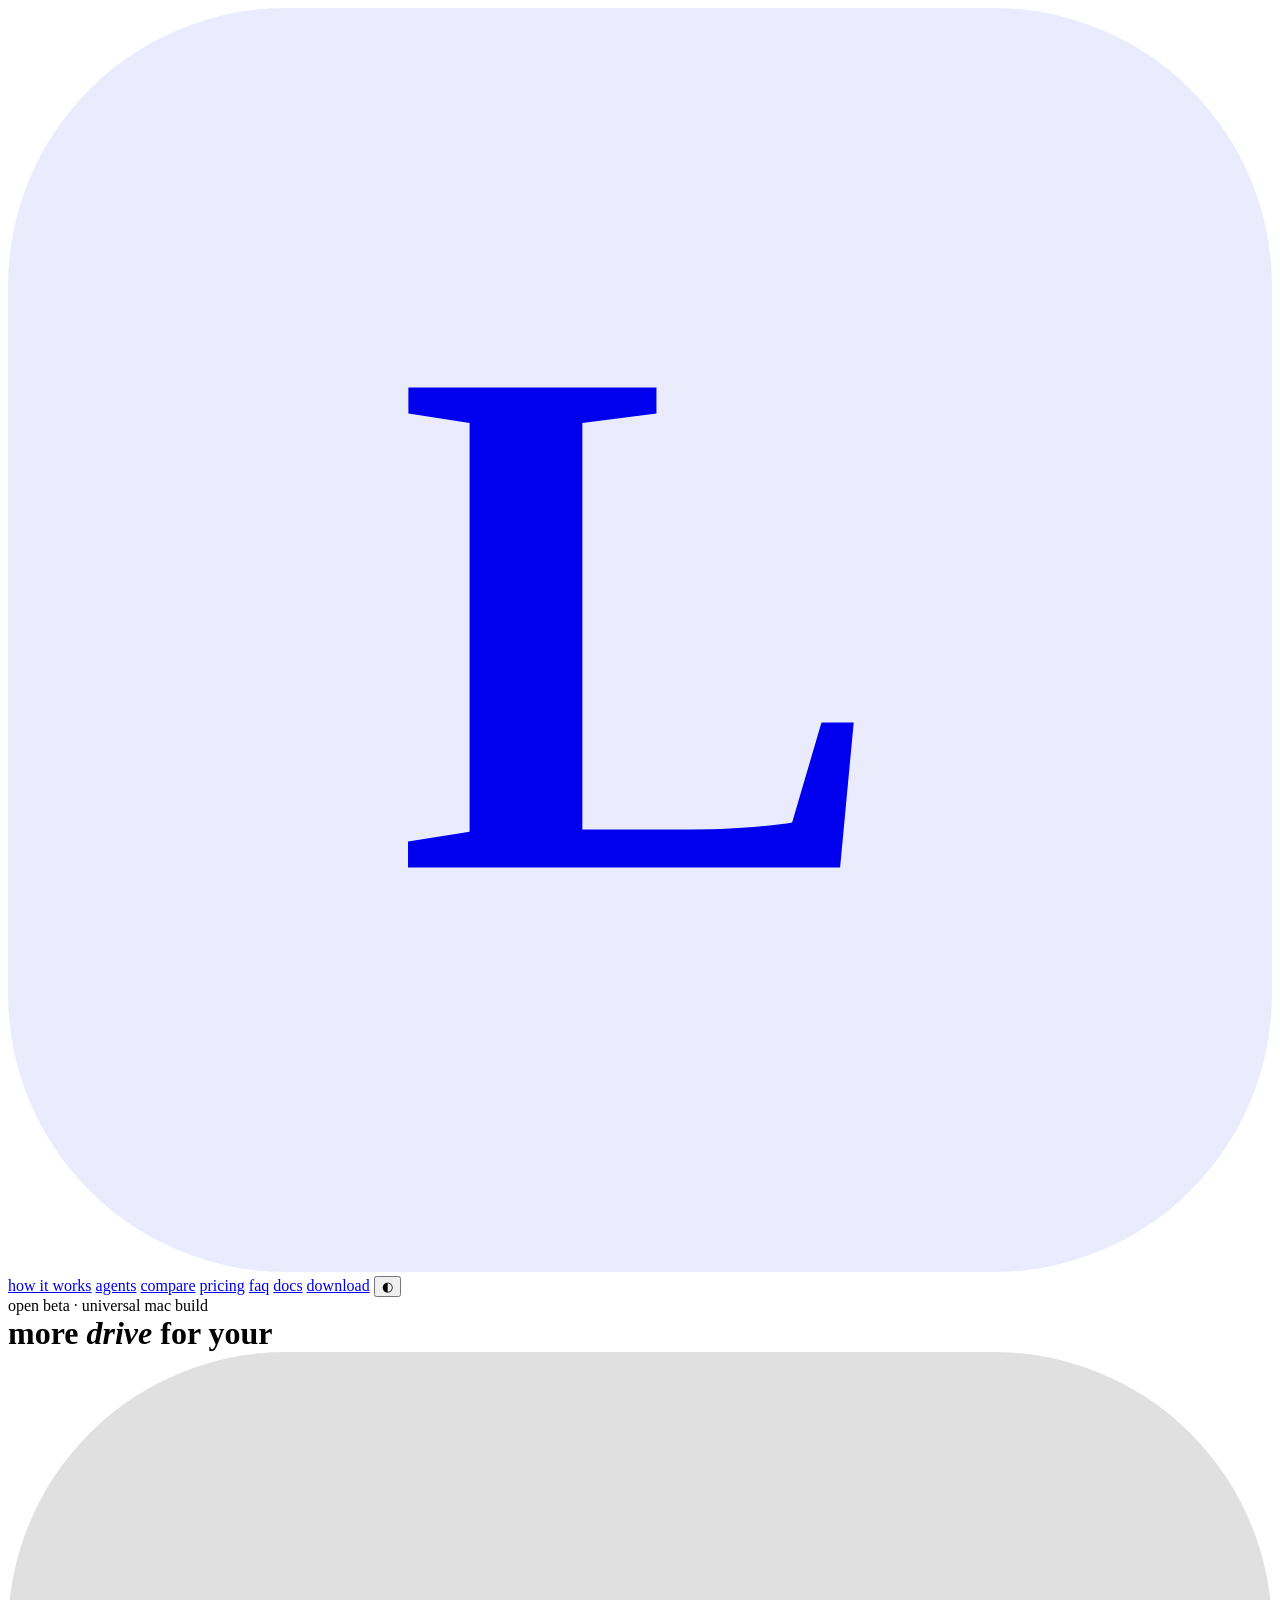
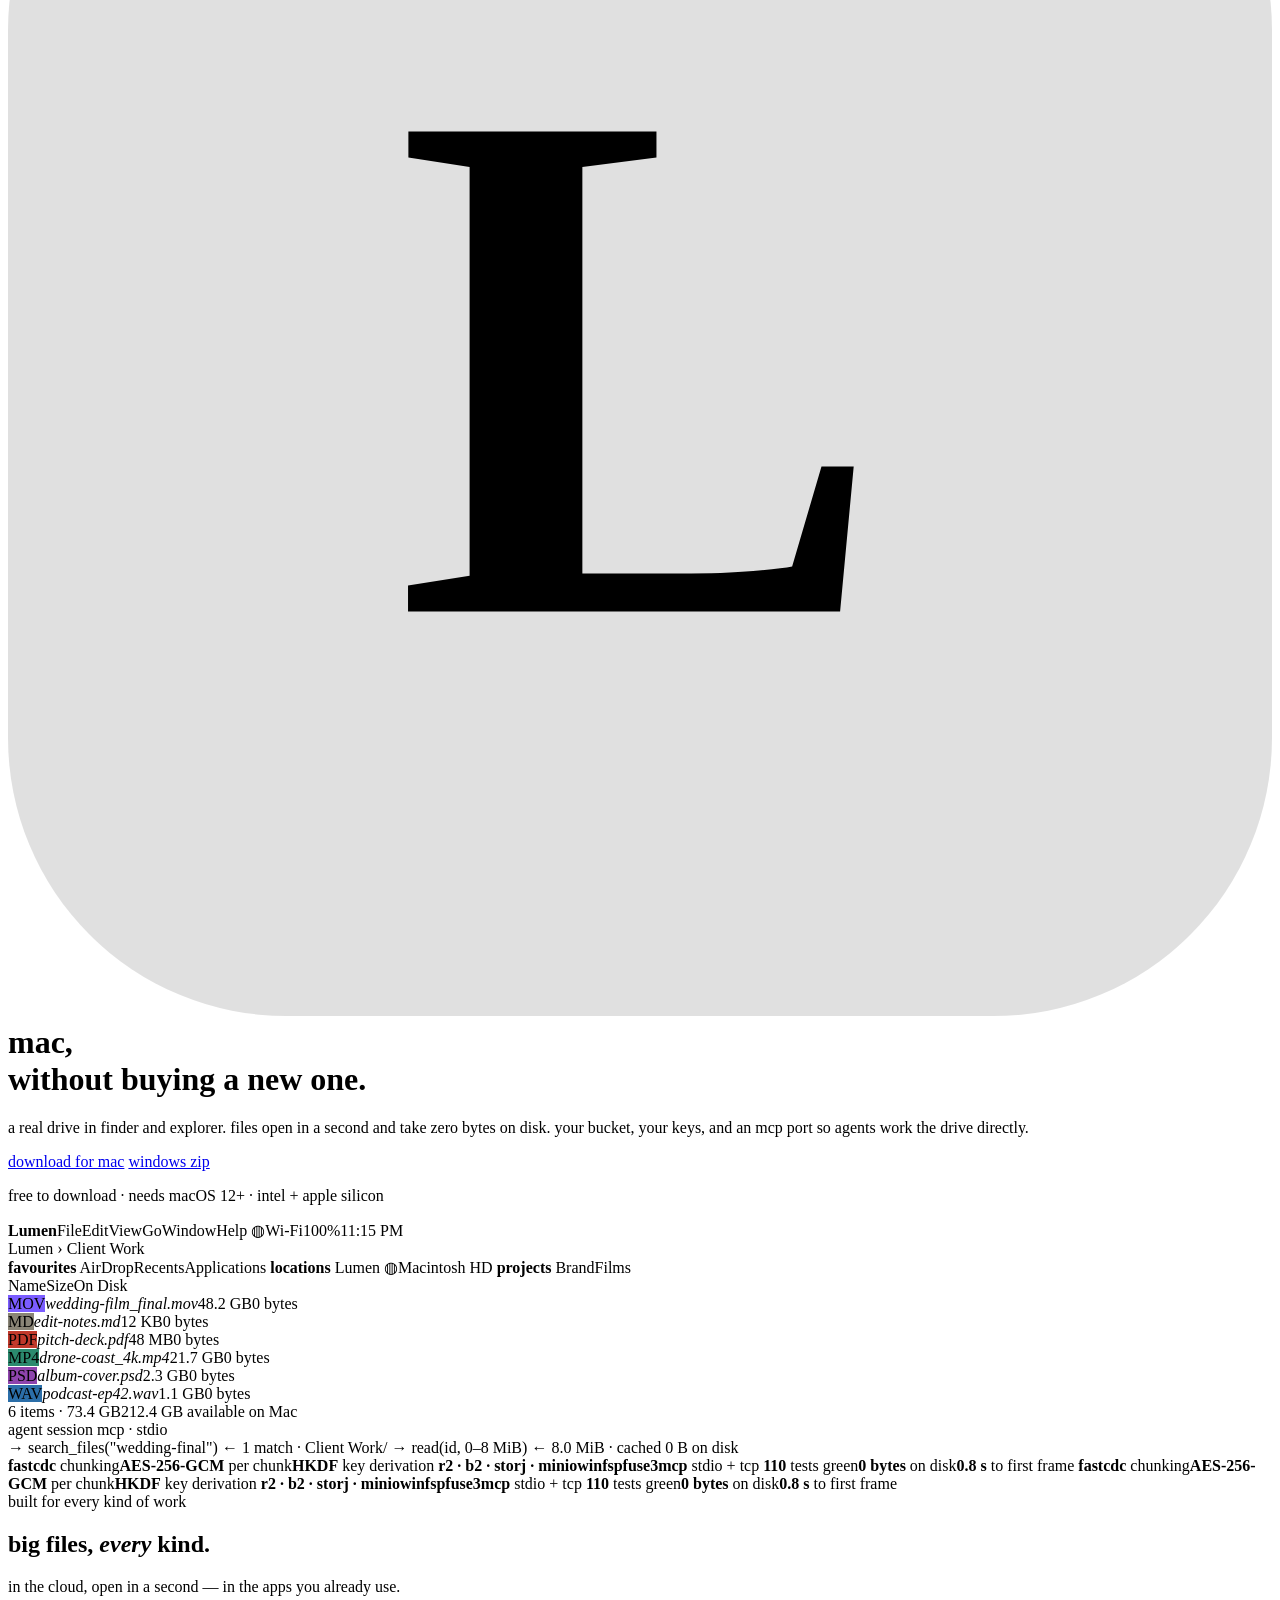
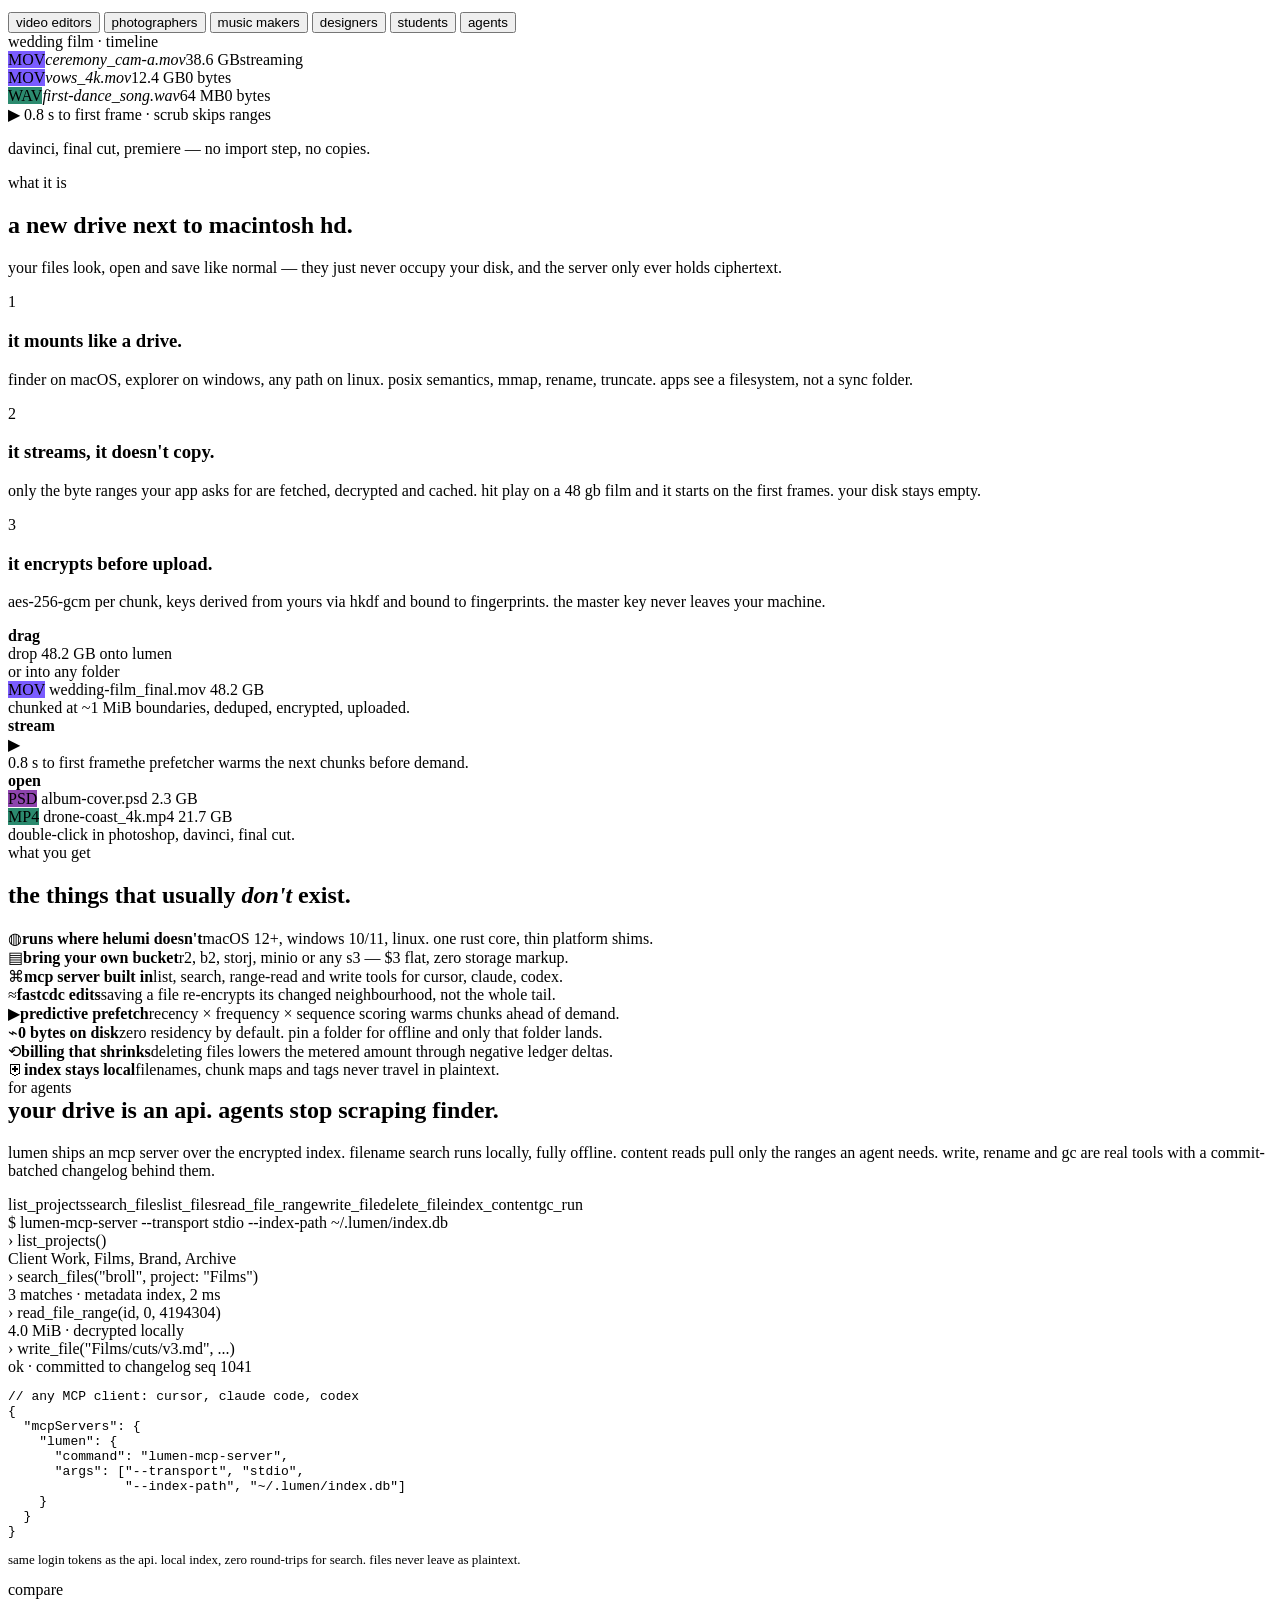
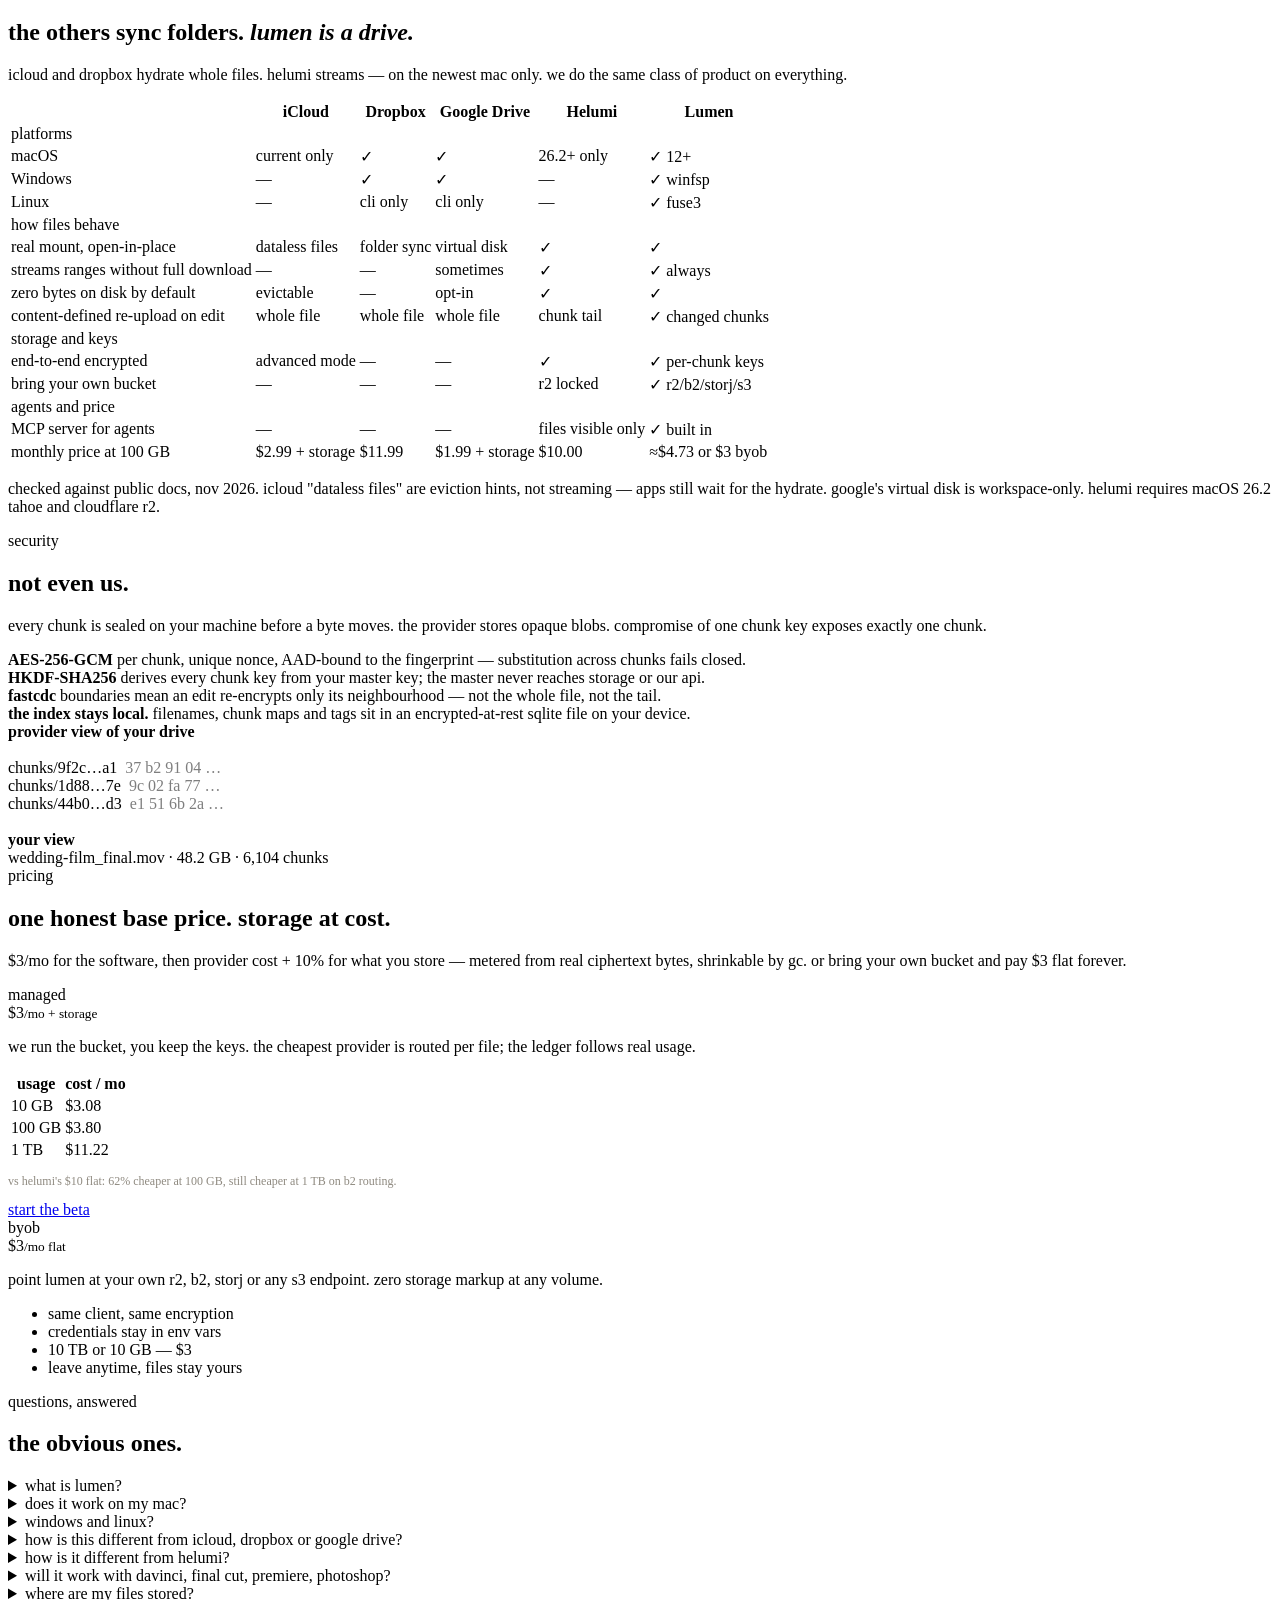
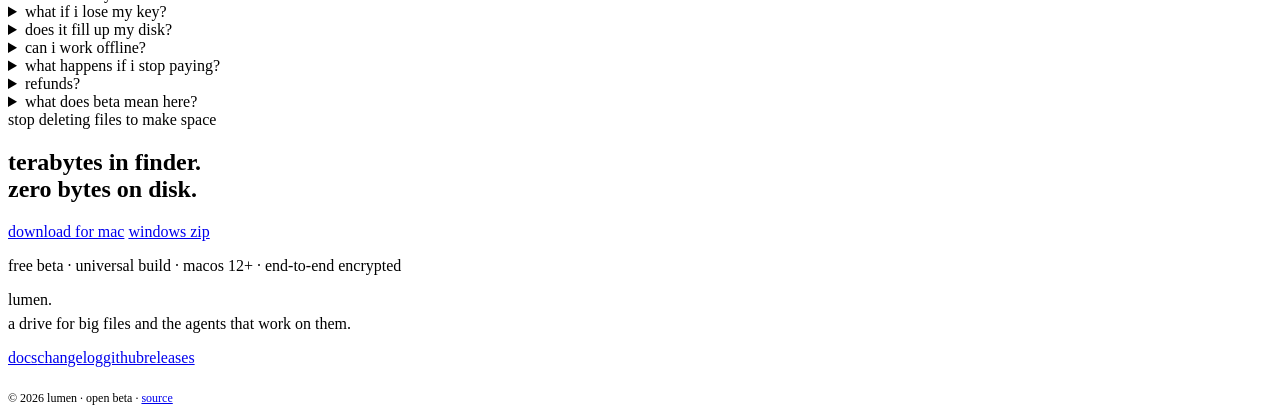
==== docs/index.html @ 98157076 "Site: contain table min-widths; cache-bust v4" ====
<!doctype html>
<html lang="en" data-theme="light">
<head>
  <meta charset="utf-8" />
  <meta name="viewport" content="width=device-width, initial-scale=1" />
  <title>Lumen — more drive for your mac, without buying a new one</title>
  <meta name="description" content="A real encrypted drive on macOS 12+, Windows and Linux. Files open in a second, take zero bytes on disk, and agents get an MCP port. $3/mo base, storage at provider cost." />
  <link rel="stylesheet" href="/lumen/style.css?v=4" />
  <link rel="icon" href="data:image/svg+xml,<svg xmlns='http://www.w3.org/2000/svg' viewBox='0 0 100 100'><rect width='100' height='100' rx='22' fill='%230d0d0f'/><text x='50' y='68' font-size='58' font-family='-apple-system' font-weight='700' fill='%23b6f24b' text-anchor='middle'>L</text></svg>" />
  <script>
    (function () {
      var saved = null;
      try { saved = localStorage.getItem('lumen-theme'); } catch (e) {}
      var sys = window.matchMedia && window.matchMedia('(prefers-color-scheme: dark)').matches ? 'dark' : 'light';
      document.documentElement.setAttribute('data-theme', saved || sys);
    })();
  </script>
</head>
<body>
  <nav class="nav" aria-label="Main">
    <a class="brand" href="/lumen/" aria-label="Lumen">
      <svg viewBox="0 0 100 100" aria-hidden="true"><rect width="100" height="100" rx="22" fill="currentColor" opacity=".08"/><text x="50" y="68" font-size="58" font-family="-apple-system" font-weight="700" fill="currentColor" text-anchor="middle">L</text></svg>
    </a>
    <a class="hide-s" href="#what">how it works</a>
    <a class="hide-s" href="#agents">agents</a>
    <a class="hide-s" href="#compare">compare</a>
    <a class="hide-s" href="#pricing">pricing</a>
    <a class="hide-s" href="#faq">faq</a>
    <a href="/lumen/getting-started.html">docs</a>
    <a class="dl" href="https://github.com/chasesdavis/lumen/releases">download</a>
    <button class="theme-btn" id="theme" aria-label="Toggle dark mode" title="Toggle theme">◐</button>
  </nav>

  <header class="hero wrap">
    <span class="label rise">open beta · universal mac build</span>
    <h1 class="hero-title rise d1" style="margin-top: var(--s-4);">more <em>drive</em> for your
      <span class="hero-tile"><svg viewBox="0 0 100 100" aria-hidden="true"><rect width="100" height="100" rx="22" fill="currentColor" opacity=".12"/><text x="50" y="68" font-size="58" font-family="-apple-system" font-weight="700" fill="currentColor" text-anchor="middle">L</text></svg></span>
      mac,<br />without buying a new one.</h1>
    <p class="body rise d2">a real drive in finder and explorer. files open in a second and take zero bytes on disk. your bucket, your keys, and an mcp port so agents work the drive directly.</p>
    <div class="btns rise d3">
      <a class="btn" href="https://github.com/chasesdavis/lumen/releases">download for mac</a>
      <a class="btn ghost" href="https://github.com/chasesdavis/lumen/releases/download/v0.1.0-beta.1/Lumen-0.1.0-win64.zip">windows zip</a>
    </div>
    <p class="hero-note rise d3">free to download · needs macOS 12+ · intel + apple silicon</p>

    <div class="stage rise d4" id="stage">
      <div class="desktop">
        <div class="menubar">
          <b>Lumen</b><span>File</span><span>Edit</span><span>View</span><span>Go</span><span>Window</span><span>Help</span>
          <span class="right"><span>◍</span><span>Wi-Fi</span><span>100%</span><span id="clock">6:42 PM</span></span>
        </div>
        <div class="window">
          <div class="win-bar">
            <div class="lights"><i></i><i></i><i></i></div>
            <div class="win-path">Lumen › Client Work</div>
          </div>
          <div class="win-body">
            <div class="side">
              <b>favourites</b>
              <span>AirDrop</span><span>Recents</span><span>Applications</span>
              <b>locations</b>
              <span class="on">Lumen <span class="cloud">◍</span></span><span>Macintosh HD</span>
              <b>projects</b>
              <span>Brand</span><span>Films</span>
            </div>
            <div class="rows">
              <div class="cols"><span>Name</span><span style="text-align:right">Size</span><span style="text-align:right">On Disk</span></div>
              <div class="frow sel"><span class="fname"><span class="icon" style="background:#7a5cff">MOV</span><em>wedding-film_final.mov</em></span><span class="fsize">48.2 GB</span><span class="fdisk zero">0 bytes</span></div>
              <div class="frow"><span class="fname"><span class="icon" style="background:#8a8577">MD</span><em>edit-notes.md</em></span><span class="fsize">12 KB</span><span class="fdisk zero">0 bytes</span></div>
              <div class="frow"><span class="fname"><span class="icon" style="background:#c0392b">PDF</span><em>pitch-deck.pdf</em></span><span class="fsize">48 MB</span><span class="fdisk zero">0 bytes</span></div>
              <div class="frow"><span class="fname"><span class="icon" style="background:#2b8a6e">MP4</span><em>drone-coast_4k.mp4</em></span><span class="fsize">21.7 GB</span><span class="fdisk zero">0 bytes</span></div>
              <div class="frow"><span class="fname"><span class="icon" style="background:#8e44ad">PSD</span><em>album-cover.psd</em></span><span class="fsize">2.3 GB</span><span class="fdisk zero">0 bytes</span></div>
              <div class="frow"><span class="fname"><span class="icon" style="background:#2b6ea8">WAV</span><em>podcast-ep42.wav</em></span><span class="fsize">1.1 GB</span><span class="fdisk zero">0 bytes</span></div>
            </div>
          </div>
          <div class="win-status"><span>6 items · 73.4 GB</span><span>212.4 GB available on Mac</span></div>
        </div>
      </div>
      <div class="agent">
        <div class="head">agent session <span class="tag">mcp · stdio</span></div>
        <div class="log">
          <span class="line"><span class="ok">→</span> <span class="t">search_files</span>("wedding-final")</span>
          <span class="line"><span class="ok">←</span> 1 match · Client Work/</span>
          <span class="line"><span class="ok">→</span> <span class="t">read</span>(id, 0–8 MiB)</span>
          <span class="line"><span class="ok">←</span> 8.0 MiB · cached 0 B on disk</span>
        </div>
      </div>
    </div>
  </header>

  <div class="crawl" aria-hidden="true">
    <div class="crawl-track" id="crawl">
      <span><b>fastcdc</b> chunking</span><span><b>AES-256-GCM</b> per chunk</span><span><b>HKDF</b> key derivation</span>
      <span><b>r2 · b2 · storj · minio</b></span><span><b>winfsp</b></span><span><b>fuse3</b></span><span><b>mcp</b> stdio + tcp</span>
      <span><b>110</b> tests green</span><span><b>0 bytes</b> on disk</span><span><b>0.8 s</b> to first frame</span>
    </div>
  </div>

  <section class="section centered" id="work">
    <div class="wrap">
      <span class="kicker rise">built for every kind of work</span>
      <h2 class="rise">big files, <em>every</em> kind.</h2>
      <p class="body rise d1">in the cloud, open in a second — in the apps you already use.</p>
      <div class="tabs rise d2" role="tablist" aria-label="Workloads">
        <button class="tab" role="tab" aria-selected="true" data-panel="p-video">video editors</button>
        <button class="tab" role="tab" aria-selected="false" data-panel="p-photo">photographers</button>
        <button class="tab" role="tab" aria-selected="false" data-panel="p-audio">music makers</button>
        <button class="tab" role="tab" aria-selected="false" data-panel="p-design">designers</button>
        <button class="tab" role="tab" aria-selected="false" data-panel="p-study">students</button>
        <button class="tab" role="tab" aria-selected="false" data-panel="p-agent">agents</button>
      </div>
      <div class="panel-wrap rise d3">
        <div class="panel on" id="p-video" role="tabpanel">
          <div class="window">
            <div class="win-bar"><div class="lights"><i></i><i></i><i></i></div><div class="win-path">wedding film · timeline</div></div>
            <div class="panel-body">
              <div class="frow"><span class="fname"><span class="icon" style="background:#7a5cff">MOV</span><em>ceremony_cam-a.mov</em></span><span class="fsize">38.6 GB</span><span class="fdisk zero">streaming</span></div>
              <div class="frow sel"><span class="fname"><span class="icon" style="background:#7a5cff">MOV</span><em>vows_4k.mov</em></span><span class="fsize">12.4 GB</span><span class="fdisk zero">0 bytes</span></div>
              <div class="frow"><span class="fname"><span class="icon" style="background:#2b8a6e">WAV</span><em>first-dance_song.wav</em></span><span class="fsize">64 MB</span><span class="fdisk zero">0 bytes</span></div>
              <div class="badge">▶ 0.8 s to first frame · scrub skips ranges</div>
            </div>
          </div>
          <p class="panel-caption">davinci, final cut, premiere — no import step, no copies.</p>
        </div>
        <div class="panel" id="p-photo" role="tabpanel" hidden>
          <div class="window">
            <div class="win-bar"><div class="lights"><i></i><i></i><i></i></div><div class="win-path">DSC_0412.ARW · 6000 × 4000 · RAW</div></div>
            <div class="panel-body">
              <div class="frow"><span class="fname"><span class="icon" style="background:#8a8577">ARW</span><em>DSC_0412.ARW</em></span><span class="fsize">48 MB</span><span class="fdisk zero">0 bytes</span></div>
              <div class="frow"><span class="fname"><span class="icon" style="background:#8a8577">ARW</span><em>DSC_0413.ARW</em></span><span class="fsize">47 MB</span><span class="fdisk zero">0 bytes</span></div>
              <div class="frow"><span class="fname"><span class="icon" style="background:#8a8577">ARW</span><em>DSC_0415.ARW</em></span><span class="fsize">49 MB</span><span class="fdisk zero">0 bytes</span></div>
              <div class="badge">340-frame set · zero bytes on disk</div>
            </div>
          </div>
          <p class="panel-caption">cull a whole shoot without hydrating a single raw.</p>
        </div>
        <div class="panel" id="p-audio" role="tabpanel" hidden>
          <div class="window">
            <div class="win-bar"><div class="lights"><i></i><i></i><i></i></div><div class="win-path">session · 96 kHz</div></div>
            <div class="panel-body">
              <div class="frow"><span class="fname"><span class="icon" style="background:#2b6ea8">WAV</span><em>vocals_take-4.wav</em></span><span class="fsize">412 MB</span><span class="fdisk zero">0 bytes</span></div>
              <div class="frow"><span class="fname"><span class="icon" style="background:#2b6ea8">WAV</span><em>harmony.wav</em></span><span class="fsize">388 MB</span><span class="fdisk zero">0 bytes</span></div>
              <div class="frow"><span class="fname"><span class="icon" style="background:#2b6ea8">WAV</span><em>rhodes.wav</em></span><span class="fsize">702 MB</span><span class="fdisk zero">0 bytes</span></div>
              <div class="badge">92 bpm · A min · 4/4</div>
            </div>
          </div>
          <p class="panel-caption">multi-track takes stream; comping never fills the boot disk.</p>
        </div>
        <div class="panel" id="p-design" role="tabpanel" hidden>
          <div class="window">
            <div class="win-bar"><div class="lights"><i></i><i></i><i></i></div><div class="win-path">hero-render.psd · 42 layers</div></div>
            <div class="panel-body">
              <div class="frow"><span class="fname"><span class="icon" style="background:#8e44ad">PSD</span><em>hero-render.psd</em></span><span class="fsize">1.4 GB</span><span class="fdisk zero">0 bytes</span></div>
              <div class="frow"><span class="fname"><span class="icon" style="background:#2b8a6e">TIF</span><em>forest-8k.tif</em></span><span class="fsize">412 MB</span><span class="fdisk zero">0 bytes</span></div>
              <div class="frow"><span class="fname"><span class="icon" style="background:#c0392b">AI</span><em>poster-4x5.ai</em></span><span class="fsize">96 MB</span><span class="fdisk zero">0 bytes</span></div>
              <div class="badge">42 layers · saves re-upload only changed chunks</div>
            </div>
          </div>
          <p class="panel-caption">fastcdc means every save costs the delta, not the file.</p>
        </div>
        <div class="panel" id="p-study" role="tabpanel" hidden>
          <div class="window">
            <div class="win-bar"><div class="lights"><i></i><i></i><i></i></div><div class="win-path">Semester 4 › physics 204</div></div>
            <div class="panel-body">
              <div class="frow"><span class="fname"><span class="icon" style="background:#2b8a6e">MP4</span><em>lecture-14.mp4</em></span><span class="fsize">1.1 GB</span><span class="fdisk zero">0 bytes</span></div>
              <div class="frow"><span class="fname"><span class="icon" style="background:#8a8577">MD</span><em>second-law-notes.md</em></span><span class="fsize">9 KB</span><span class="fdisk zero">0 bytes</span></div>
              <div class="frow"><span class="fname"><span class="icon" style="background:#c0392b">PDF</span><em>problem-set-6.pdf</em></span><span class="fsize">1.2 MB</span><span class="fdisk zero">0 bytes</span></div>
              <div class="badge">watch 34:00 again — the agent found it</div>
            </div>
          </div>
          <p class="panel-caption">lecture recordings stream; notes stay local and searchable.</p>
        </div>
        <div class="panel" id="p-agent" role="tabpanel" hidden>
          <div class="window">
            <div class="win-bar"><div class="lights"><i></i><i></i><i></i></div><div class="win-path">mcp · stdio</div></div>
            <div class="panel-body">
              <div class="frow"><span class="fname"><span class="icon" style="background:#2b8a6e">MCP</span><em>list_projects()</em></span><span class="fsize">4 projects</span><span class="fdisk zero">2 ms</span></div>
              <div class="frow"><span class="fname"><span class="icon" style="background:#2b8a6e">MCP</span><em>search_files("broll")</em></span><span class="fsize">3 hits</span><span class="fdisk zero">local</span></div>
              <div class="frow"><span class="fname"><span class="icon" style="background:#2b8a6e">MCP</span><em>read_file_range(id, 0, 4)</em></span><span class="fsize">4 MiB</span><span class="fdisk zero">0 bytes</span></div>
              <div class="badge">cursor · claude code · codex speak this natively</div>
            </div>
          </div>
          <p class="panel-caption">no finder scraping. structured tools over the encrypted index.</p>
        </div>
      </div>
    </div>
  </section>

  <section class="section" id="what">
    <div class="wrap">
      <span class="kicker rise">what it is</span>
      <h2 class="rise">a new drive next to macintosh hd.</h2>
      <p class="body rise d1">your files look, open and save like normal — they just never occupy your disk, and the server only ever holds ciphertext.</p>
      <div class="editorial">
        <div class="ed-row rise">
          <span class="n">1</span>
          <h3>it mounts like a drive.</h3>
          <p>finder on macOS, explorer on windows, any path on linux. posix semantics, mmap, rename, truncate. apps see a filesystem, not a sync folder.</p>
        </div>
        <div class="ed-row rise">
          <span class="n">2</span>
          <h3>it streams, it doesn't copy.</h3>
          <p>only the byte ranges your app asks for are fetched, decrypted and cached. hit play on a 48 gb film and it starts on the first frames. your disk stays empty.</p>
        </div>
        <div class="ed-row rise">
          <span class="n">3</span>
          <h3>it encrypts before upload.</h3>
          <p>aes-256-gcm per chunk, keys derived from yours via hkdf and bound to fingerprints. the master key never leaves your machine.</p>
        </div>
      </div>
      <div class="flow">
        <div class="frame rise"><b>drag</b><div class="dropzone">drop 48.2 GB onto lumen<br />or into any folder</div><div class="filechip"><span class="icon" style="background:#7a5cff">MOV</span> wedding-film_final.mov <span class="sz">48.2 GB</span></div><span class="cap">chunked at ~1 MiB boundaries, deduped, encrypted, uploaded.</span></div>
        <div class="frame rise d1"><b>stream</b><div class="play"><div class="disc">▶</div></div><span class="badge">0.8 s to first frame</span><span class="cap">the prefetcher warms the next chunks before demand.</span></div>
        <div class="frame rise d2"><b>open</b><div class="filechip"><span class="icon" style="background:#8e44ad">PSD</span> album-cover.psd <span class="sz">2.3 GB</span></div><div class="filechip"><span class="icon" style="background:#2b8a6e">MP4</span> drone-coast_4k.mp4 <span class="sz">21.7 GB</span></div><span class="cap">double-click in photoshop, davinci, final cut.</span></div>
      </div>
    </div>
  </section>

  <section class="section" id="gets">
    <div class="wrap">
      <span class="kicker rise">what you get</span>
      <h2 class="rise">the things that usually <em>don't</em> exist.</h2>
      <div class="grid2">
        <div class="feat rise"><span class="dot">◍</span><span><b>runs where helumi doesn't</b><span>macOS 12+, windows 10/11, linux. one rust core, thin platform shims.</span></span></div>
        <div class="feat rise"><span class="dot">▤</span><span><b>bring your own bucket</b><span>r2, b2, storj, minio or any s3 — $3 flat, zero storage markup.</span></span></div>
        <div class="feat rise"><span class="dot">⌘</span><span><b>mcp server built in</b><span>list, search, range-read and write tools for cursor, claude, codex.</span></span></div>
        <div class="feat rise"><span class="dot">≈</span><span><b>fastcdc edits</b><span>saving a file re-encrypts its changed neighbourhood, not the whole tail.</span></span></div>
        <div class="feat rise"><span class="dot">▶</span><span><b>predictive prefetch</b><span>recency × frequency × sequence scoring warms chunks ahead of demand.</span></span></div>
        <div class="feat rise"><span class="dot">⌁</span><span><b>0 bytes on disk</b><span>zero residency by default. pin a folder for offline and only that folder lands.</span></span></div>
        <div class="feat rise"><span class="dot">⟲</span><span><b>billing that shrinks</b><span>deleting files lowers the metered amount through negative ledger deltas.</span></span></div>
        <div class="feat rise"><span class="dot">⛨</span><span><b>index stays local</b><span>filenames, chunk maps and tags never travel in plaintext.</span></span></div>
      </div>
    </div>
  </section>

  <section class="section" id="agents">
    <div class="wrap">
      <div class="ink-block">
        <span class="label">for agents</span>
        <h2 style="margin-top: var(--s-3);">your drive is an api. agents stop scraping finder.</h2>
        <p class="body">lumen ships an mcp server over the encrypted index. filename search runs locally, fully offline. content reads pull only the ranges an agent needs. write, rename and gc are real tools with a commit-batched changelog behind them.</p>
        <div class="tools">
          <span>list_projects</span><span>search_files</span><span>list_files</span><span>read_file_range</span><span>write_file</span><span>delete_file</span><span>index_content</span><span>gc_run</span>
        </div>
        <div class="agent-grid">
          <div class="term">
            <div class="ln"><span class="p">$</span> lumen-mcp-server --transport stdio --index-path ~/.lumen/index.db</div>
            <div class="ln"><span class="p">›</span> <span class="t">list_projects</span>()</div>
            <div class="ln"><span class="r">Client Work, Films, Brand, Archive</span></div>
            <div class="ln"><span class="p">›</span> <span class="t">search_files</span>("broll", project: "Films")</div>
            <div class="ln"><span class="r">3 matches · metadata index, 2 ms</span></div>
            <div class="ln"><span class="p">›</span> <span class="t">read_file_range</span>(id, 0, 4194304)</div>
            <div class="ln"><span class="r">4.0 MiB · decrypted locally</span></div>
            <div class="ln"><span class="p">›</span> <span class="t">write_file</span>("Films/cuts/v3.md", ...)</div>
            <div class="ln"><span class="r">ok · committed to changelog seq 1041</span></div>
          </div>
          <div>
            <pre class="code"><span class="c">// any MCP client: cursor, claude code, codex</span>
{
  "mcpServers": {
    "lumen": {
      "command": "lumen-mcp-server",
      "args": ["<span class="k">--transport</span>", "stdio",
               "<span class="k">--index-path</span>", "~/.lumen/index.db"]
    }
  }
}</pre>
            <p class="body" style="font-size: 13px;">same login tokens as the api. local index, zero round-trips for search. files never leave as plaintext.</p>
          </div>
        </div>
      </div>
    </div>
  </section>

  <section class="section" id="compare">
    <div class="wrap">
      <span class="kicker rise">compare</span>
      <h2 class="rise">the others sync folders. <em>lumen is a drive.</em></h2>
      <p class="body rise d1">icloud and dropbox hydrate whole files. helumi streams — on the newest mac only. we do the same class of product on everything.</p>
      <div class="compare-wrap rise d2">
        <table>
          <thead><tr><th></th><th>iCloud</th><th>Dropbox</th><th>Google Drive</th><th>Helumi</th><th class="you">Lumen</th></tr></thead>
          <tbody>
            <tr class="group"><td colspan="6">platforms</td></tr>
            <tr><td>macOS</td><td class="part">current only</td><td class="yes">✓</td><td class="yes">✓</td><td class="part">26.2+ only</td><td class="you yes">✓ 12+</td></tr>
            <tr><td>Windows</td><td class="no">—</td><td class="yes">✓</td><td class="yes">✓</td><td class="no">—</td><td class="you yes">✓ winfsp</td></tr>
            <tr><td>Linux</td><td class="no">—</td><td class="part">cli only</td><td class="part">cli only</td><td class="no">—</td><td class="you yes">✓ fuse3</td></tr>
            <tr class="group"><td colspan="6">how files behave</td></tr>
            <tr><td>real mount, open-in-place</td><td class="part">dataless files</td><td class="no">folder sync</td><td class="part">virtual disk</td><td class="yes">✓</td><td class="you yes">✓</td></tr>
            <tr><td>streams ranges without full download</td><td class="no">—</td><td class="no">—</td><td class="part">sometimes</td><td class="yes">✓</td><td class="you yes">✓ always</td></tr>
            <tr><td>zero bytes on disk by default</td><td class="no">evictable</td><td class="no">—</td><td class="part">opt-in</td><td class="yes">✓</td><td class="you yes">✓</td></tr>
            <tr><td>content-defined re-upload on edit</td><td class="no">whole file</td><td class="no">whole file</td><td class="no">whole file</td><td class="no">chunk tail</td><td class="you yes">✓ changed chunks</td></tr>
            <tr class="group"><td colspan="6">storage and keys</td></tr>
            <tr><td>end-to-end encrypted</td><td class="part">advanced mode</td><td class="no">—</td><td class="no">—</td><td class="yes">✓</td><td class="you yes">✓ per-chunk keys</td></tr>
            <tr><td>bring your own bucket</td><td class="no">—</td><td class="no">—</td><td class="no">—</td><td class="no">r2 locked</td><td class="you yes">✓ r2/b2/storj/s3</td></tr>
            <tr class="group"><td colspan="6">agents and price</td></tr>
            <tr><td>MCP server for agents</td><td class="no">—</td><td class="no">—</td><td class="no">—</td><td class="part">files visible only</td><td class="you yes">✓ built in</td></tr>
            <tr><td>monthly price at 100 GB</td><td class="part">$2.99 + storage</td><td class="part">$11.99</td><td class="part">$1.99 + storage</td><td class="part">$10.00</td><td class="you yes">≈$4.73 or $3 byob</td></tr>
          </tbody>
        </table>
      </div>
      <p class="small-note">checked against public docs, nov 2026. icloud "dataless files" are eviction hints, not streaming — apps still wait for the hydrate. google's virtual disk is workspace-only. helumi requires macOS 26.2 tahoe and cloudflare r2.</p>
    </div>
  </section>

  <section class="section" id="security">
    <div class="wrap">
      <span class="kicker rise">security</span>
      <h2 class="rise">not even us.</h2>
      <p class="body rise d1">every chunk is sealed on your machine before a byte moves. the provider stores opaque blobs. compromise of one chunk key exposes exactly one chunk.</p>
      <div class="enc-grid">
        <div class="enc-list rise">
          <div><b>AES-256-GCM</b> per chunk, unique nonce, AAD-bound to the fingerprint — substitution across chunks fails closed.</div>
          <div><b>HKDF-SHA256</b> derives every chunk key from your master key; the master never reaches storage or our api.</div>
          <div><b>fastcdc</b> boundaries mean an edit re-encrypts only its neighbourhood — not the whole file, not the tail.</div>
          <div><b>the index stays local.</b> filenames, chunk maps and tags sit in an encrypted-at-rest sqlite file on your device.</div>
        </div>
        <div class="keybox rise d1">
          <b>provider view of your drive</b><br /><br />
          chunks/9f2c…a1 &nbsp;<span style="opacity:.5">37 b2 91 04 …</span><br />
          chunks/1d88…7e &nbsp;<span style="opacity:.5">9c 02 fa 77 …</span><br />
          chunks/44b0…d3 &nbsp;<span style="opacity:.5">e1 51 6b 2a …</span><br /><br />
          <b>your view</b><br />
          wedding-film_final.mov · 48.2 GB · 6,104 chunks
        </div>
      </div>
    </div>
  </section>

  <section class="section centered" id="pricing">
    <div class="wrap">
      <span class="kicker rise">pricing</span>
      <h2 class="rise">one honest base price. storage at cost.</h2>
      <p class="body rise d1">$3/mo for the software, then provider cost + 10% for what you store — metered from real ciphertext bytes, shrinkable by gc. or bring your own bucket and pay $3 flat forever.</p>
      <div class="price-grid">
        <div class="price-card you rise">
          <span class="plabel">managed</span>
          <div class="amount">$3<small>/mo + storage</small></div>
          <p>we run the bucket, you keep the keys. the cheapest provider is routed per file; the ledger follows real usage.</p>
          <table class="ptable"><thead><tr><th>usage</th><th class="num">cost / mo</th></tr></thead><tbody>
            <tr><td>10 GB</td><td class="num">$3.08</td></tr>
            <tr><td>100 GB</td><td class="num">$3.80</td></tr>
            <tr><td>1 TB</td><td class="num">$11.22</td></tr>
          </tbody></table>
          <p style="font-size:12px;color:#8f8a80;">vs helumi's $10 flat: 62% cheaper at 100 GB, still cheaper at 1 TB on b2 routing.</p>
          <a class="btn lime" href="https://github.com/chasesdavis/lumen/releases">start the beta</a>
        </div>
        <div class="price-card rise d1">
          <span class="plabel">byob</span>
          <div class="amount">$3<small>/mo flat</small></div>
          <p>point lumen at your own r2, b2, storj or any s3 endpoint. zero storage markup at any volume.</p>
          <ul>
            <li>same client, same encryption</li>
            <li>credentials stay in env vars</li>
            <li>10 TB or 10 GB — $3</li>
            <li>leave anytime, files stay yours</li>
          </ul>
        </div>
      </div>
    </div>
  </section>

  <section class="section" id="faq">
    <div class="wrap centered">
      <span class="kicker rise">questions, answered</span>
      <h2 class="rise">the obvious ones.</h2>
      <div class="faq rise d1">
        <details><summary>what is lumen?</summary><div class="a">a drive that mounts next to macintosh hd with terabytes behind it. files open in place, take zero bytes on disk and stay end-to-end encrypted. an mcp server exposes the same drive to agents.</div></details>
        <details><summary>does it work on my mac?</summary><div class="a">macOS 12 monterey or newer, intel or apple silicon — one universal build. we deliberately don't use apple's 26-only drive api, so older macs are first-class.</div></details>
        <details><summary>windows and linux?</summary><div class="a">yes. windows uses winfsp, linux uses fuse3, both over the same rust core. the windows zip ships from the same tag as the mac dmg and is built by ci-grade cross-compilation.</div></details>
        <details><summary>how is this different from icloud, dropbox or google drive?</summary><div class="a">they sync or hydrate whole files and fill your disk. lumen is a filesystem: apps request byte ranges and the client fetches just those. a 48 GB film never occupies 48 GB to play.</div></details>
        <details><summary>how is it different from helumi?</summary><div class="a">helumi is mac-only, requires macOS 26.2, locks storage to cloudflare r2 and flat-charges $10. lumen runs on 12+, windows and linux, takes any s3 bucket, costs $3 plus cost and speaks mcp natively instead of just appearing in finder.</div></details>
        <details><summary>will it work with davinci, final cut, premiere, photoshop?</summary><div class="a">they see a normal drive, so yes. the suite pins xcode build-in-volume, docker bind-mounts and video scrub patterns specifically because those are where fake drives break.</div></details>
        <details><summary>where are my files stored?</summary><div class="a">in the bucket you choose — r2, b2, storj, minio or your own s3 endpoint. managed mode routes to the cheapest provider per file. everything arrives there already encrypted.</div></details>
        <details><summary>what if i lose my key?</summary><div class="a">a recovery key is generated at setup. keep it. with it you're back in; without it nobody opens the data, including us.</div></details>
        <details><summary>does it fill up my disk?</summary><div class="a">no. default residency is zero bytes. pin a folder for offline and only that folder occupies space; unpin and the space returns.</div></details>
        <details><summary>can i work offline?</summary><div class="a">pinned folders, yes. new writes queue locally and upload when the network returns, resuming mid-chunk after drops.</div></details>
        <details><summary>what happens if i stop paying?</summary><div class="a">nothing is deleted. reads and mounts keep working for 30 days; writes resume when you pick a plan again.</div></details>
        <details><summary>refunds?</summary><div class="a">full refund within 3 days of the first payment, once per person. renewals aren't refunded; cancel any time.</div></details>
        <details><summary>what does beta mean here?</summary><div class="a">core, crypto and billing are built and tested end to end (110 tests, zero clippy warnings). expect sharp edges in installer polish, not in data safety. the changelog is public.</div></details>
      </div>
    </div>
  </section>

  <section class="final wrap">
    <span class="kicker rise">stop deleting files to make space</span>
    <h2 class="rise">terabytes in finder.<br />zero bytes on disk.</h2>
    <div class="btns rise d1">
      <a class="btn" href="https://github.com/chasesdavis/lumen/releases">download for mac</a>
      <a class="btn ghost" href="https://github.com/chasesdavis/lumen/releases/download/v0.1.0-beta.1/Lumen-0.1.0-win64.zip">windows zip</a>
    </div>
    <p class="hero-note rise d1">free beta · universal build · macos 12+ · end-to-end encrypted</p>
  </section>

  <footer>
    <div class="wrap fgrid">
      <div><div class="fbrand">lumen.</div><p style="margin-top:6px;">a drive for big files and the agents that work on them.</p></div>
      <div class="flinks"><a href="/lumen/getting-started.html">docs</a><a href="/lumen/changelog.html">changelog</a><a href="https://github.com/chasesdavis/lumen">github</a><a href="https://github.com/chasesdavis/lumen/releases">releases</a></div>
    </div>
    <div class="wrap" style="margin-top: 24px; font-size: 12px;">© 2026 lumen · open beta · <a href="https://github.com/chasesdavis/lumen/blob/main/README.md">source</a></div>
  </footer>

  <script>
    (function () {
      var root = document.documentElement;
      var btn = document.getElementById('theme');
      function paint() { btn.textContent = root.getAttribute('data-theme') === 'dark' ? '☀' : '◐'; }
      paint();
      btn.addEventListener('click', function () {
        var next = root.getAttribute('data-theme') === 'dark' ? 'light' : 'dark';
        root.setAttribute('data-theme', next);
        try { localStorage.setItem('lumen-theme', next); } catch (e) {}
        paint();
      });

      var reduce = window.matchMedia('(prefers-reduced-motion: reduce)').matches;

      var io = new IntersectionObserver(function (entries) {
        entries.forEach(function (en) {
          if (en.isIntersecting) { en.target.classList.add('in'); io.unobserve(en.target); }
        });
      }, { threshold: 0.12, rootMargin: '0px 0px -40px 0px' });
      document.querySelectorAll('.rise').forEach(function (el) { io.observe(el); });

      var crawl = document.getElementById('crawl');
      if (crawl) { crawl.innerHTML += crawl.innerHTML; }

      var tabs = document.querySelectorAll('.tab');
      tabs.forEach(function (t) {
        t.addEventListener('click', function () {
          tabs.forEach(function (x) { x.setAttribute('aria-selected', 'false'); });
          t.setAttribute('aria-selected', 'true');
          document.querySelectorAll('.panel').forEach(function (p) { p.classList.remove('on'); p.hidden = true; });
          var panel = document.getElementById(t.dataset.panel);
          if (panel) { panel.classList.add('on'); panel.hidden = false; }
        });
      });

      if (!reduce) {
        var stage = document.getElementById('stage');
        var ticking = false;
        window.addEventListener('scroll', function () {
          if (ticking || !stage) return;
          ticking = true;
          requestAnimationFrame(function () {
            var y = Math.min(window.scrollY, 600);
            stage.style.transform = 'translateY(' + (y * -0.04) + 'px)';
            ticking = false;
          });
        }, { passive: true });
      }

      var clock = document.getElementById('clock');
      function tick() {
        var d = new Date();
        var h = d.getHours() % 12; if (h === 0) h = 12;
        var m = String(d.getMinutes()).padStart(2, '0');
        clock.textContent = h + ':' + m + (d.getHours() >= 12 ? ' PM' : ' AM');
      }
      if (clock) { tick(); setInterval(tick, 30000); }
    })();
  </script>
</body>
</html>
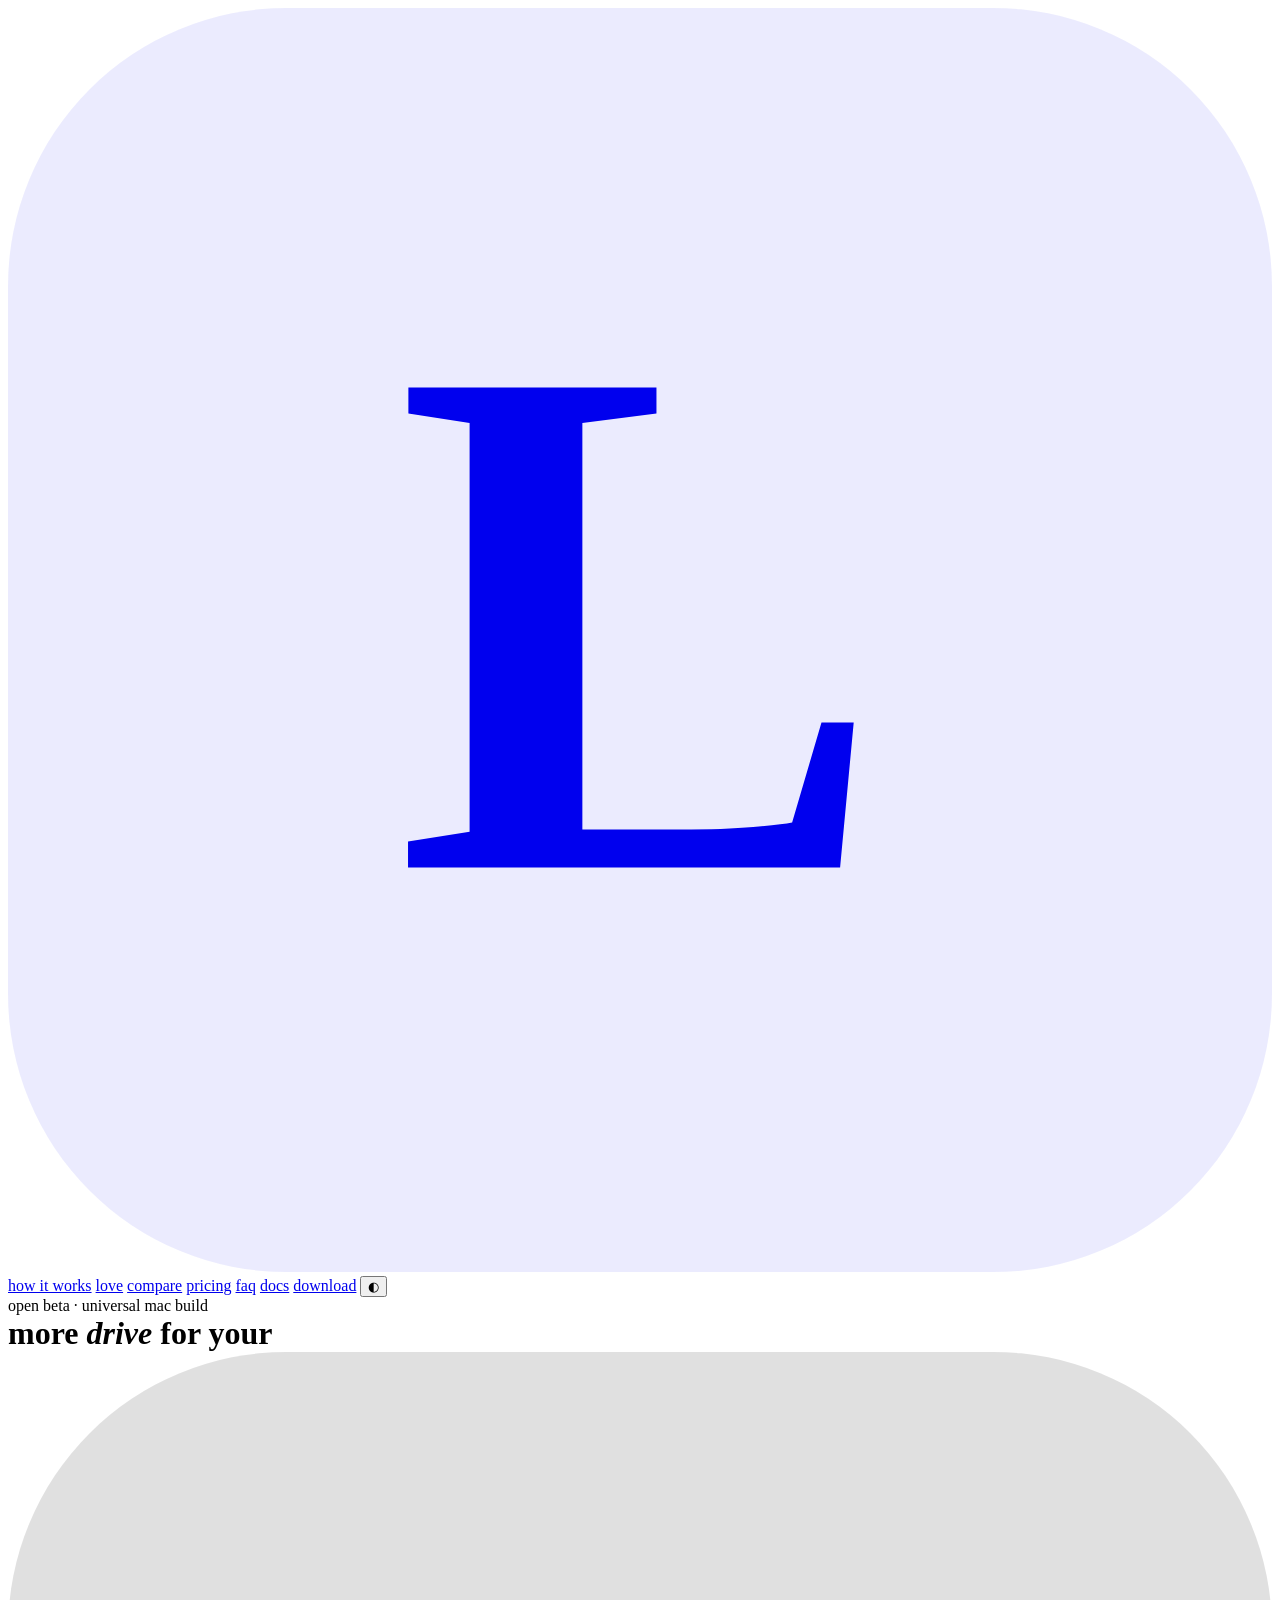
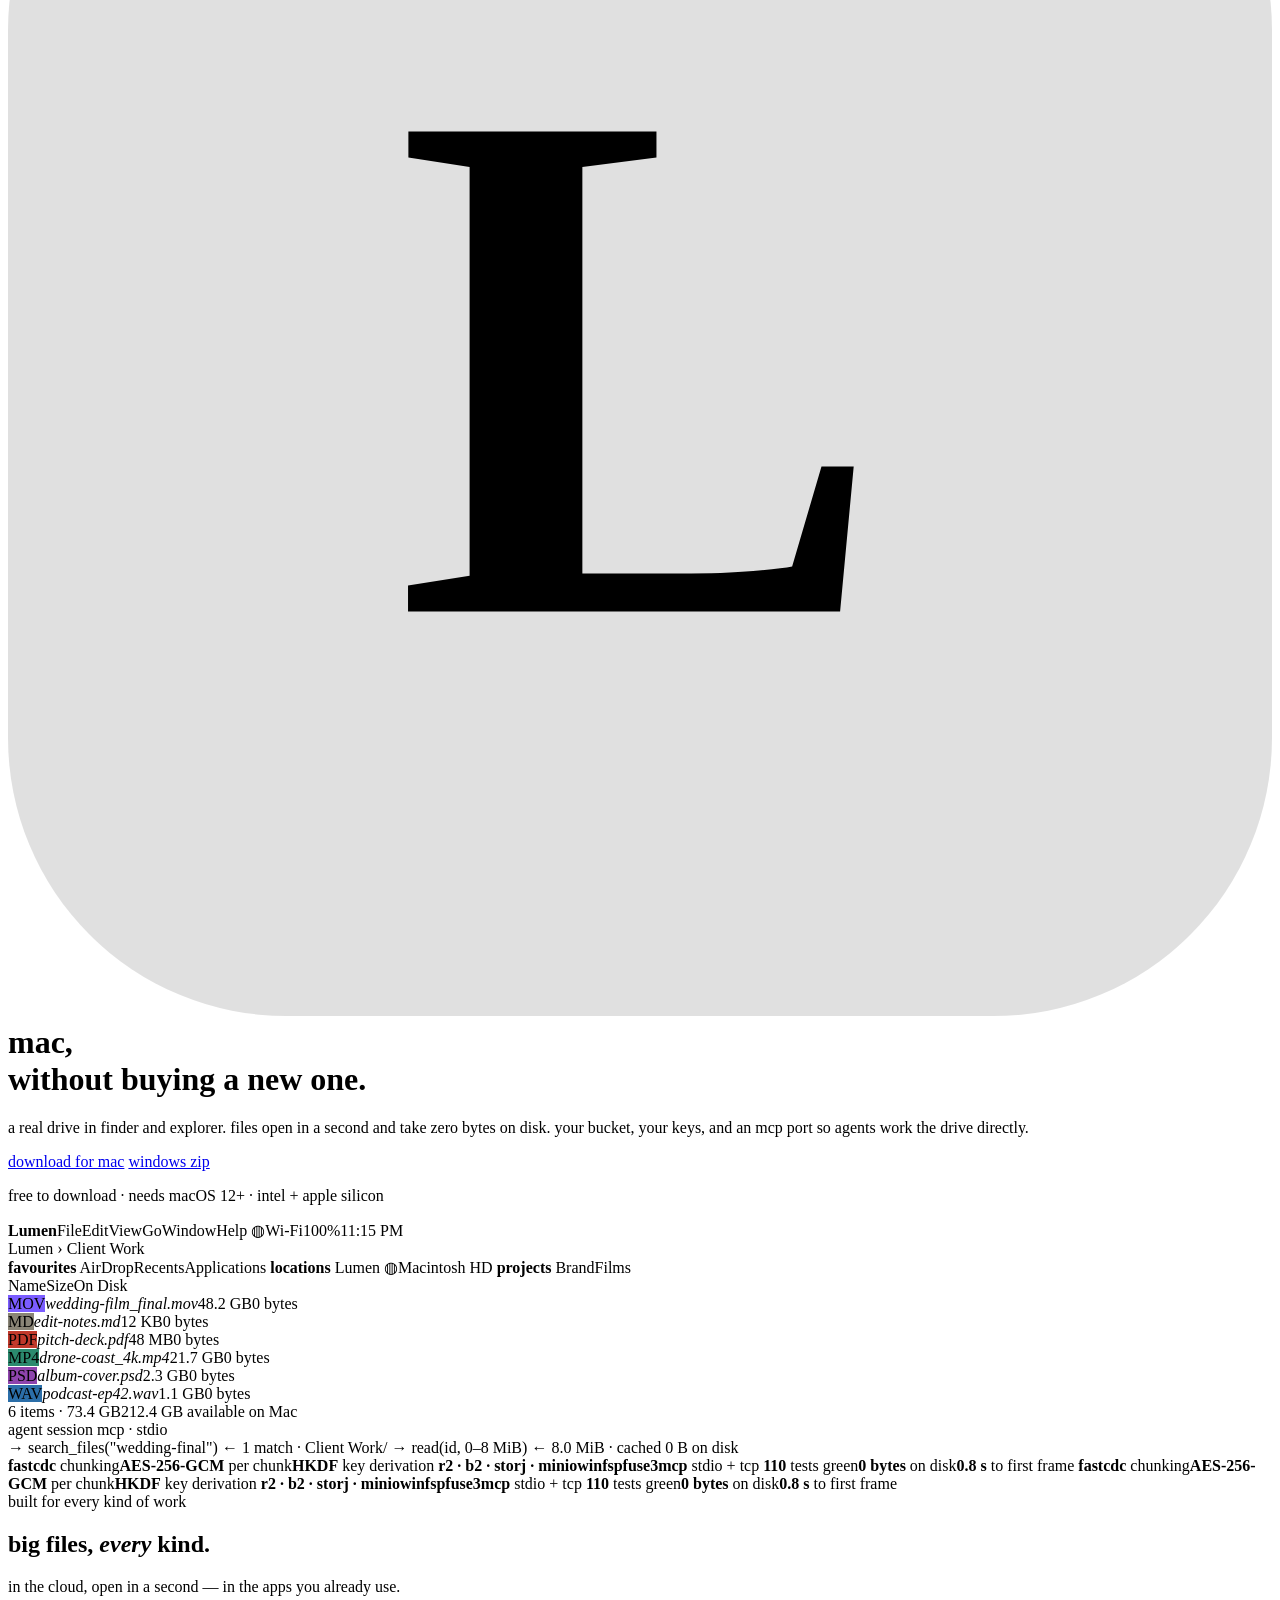
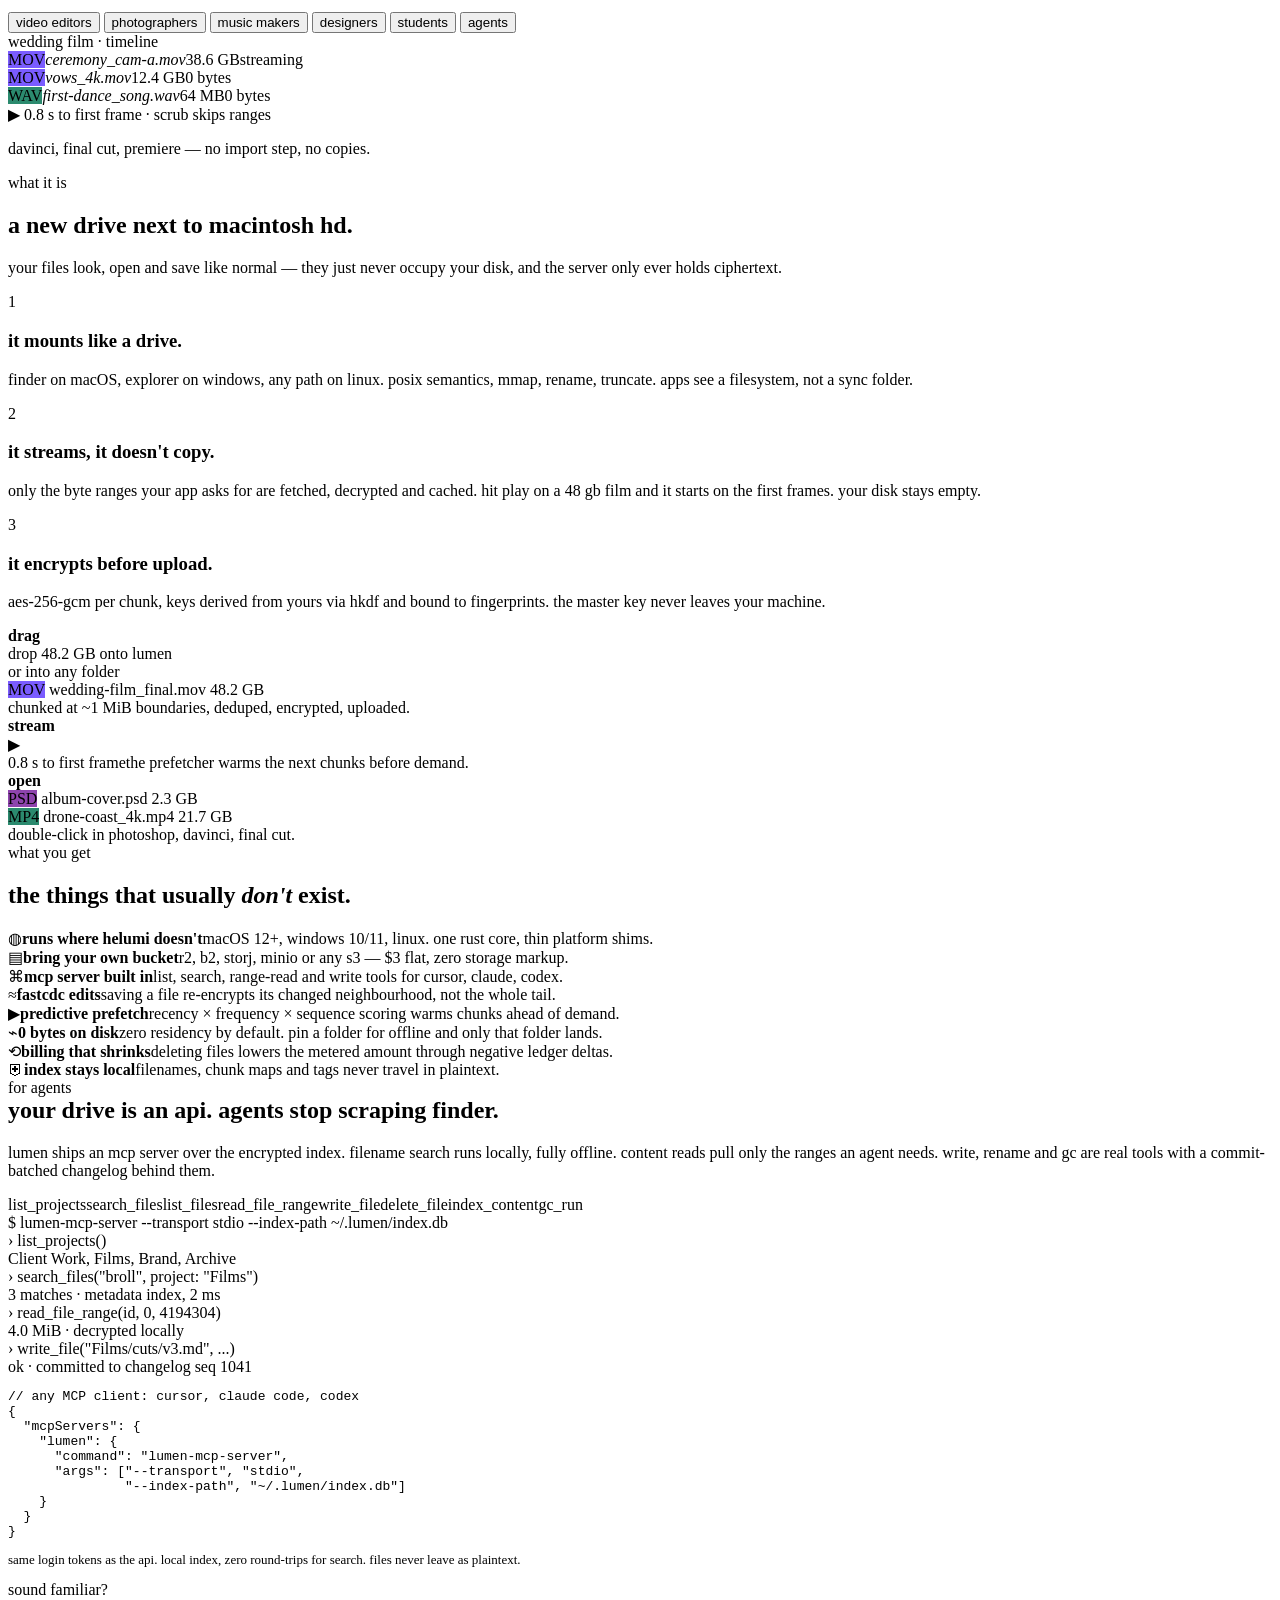
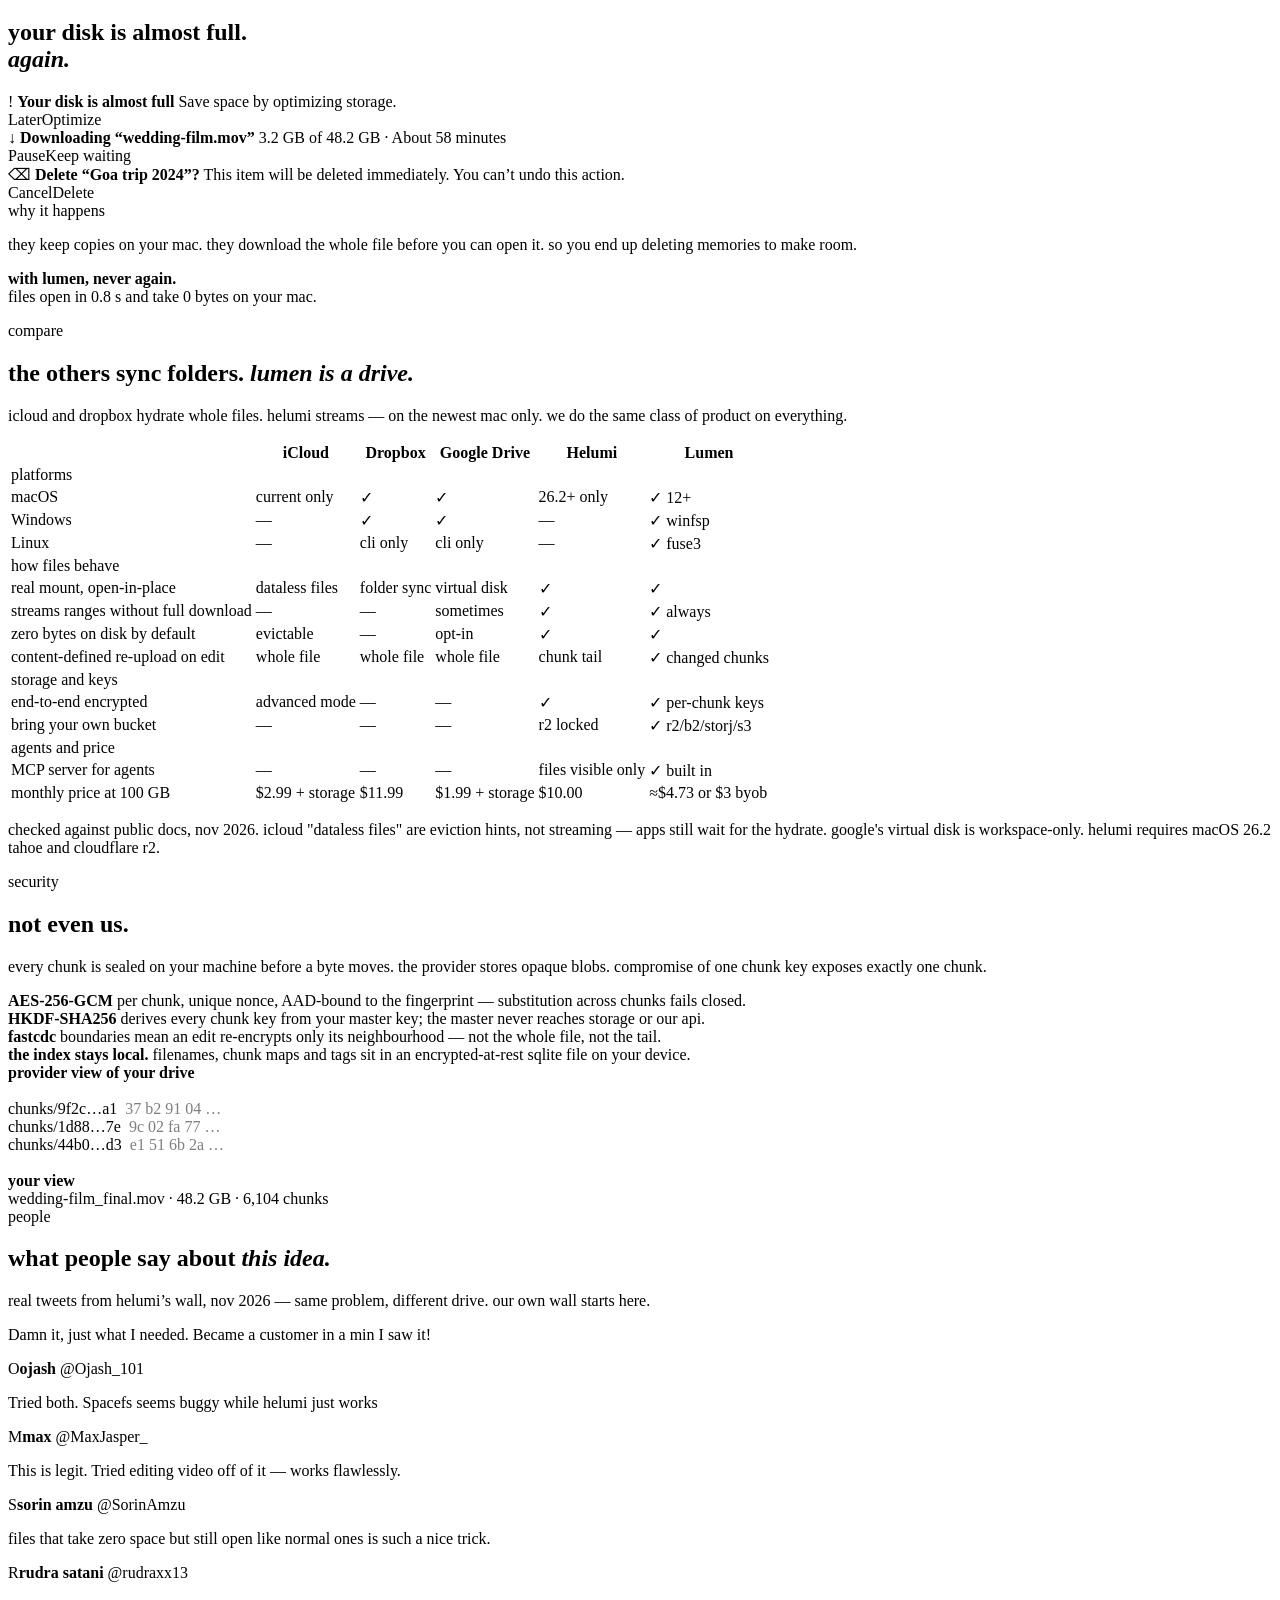
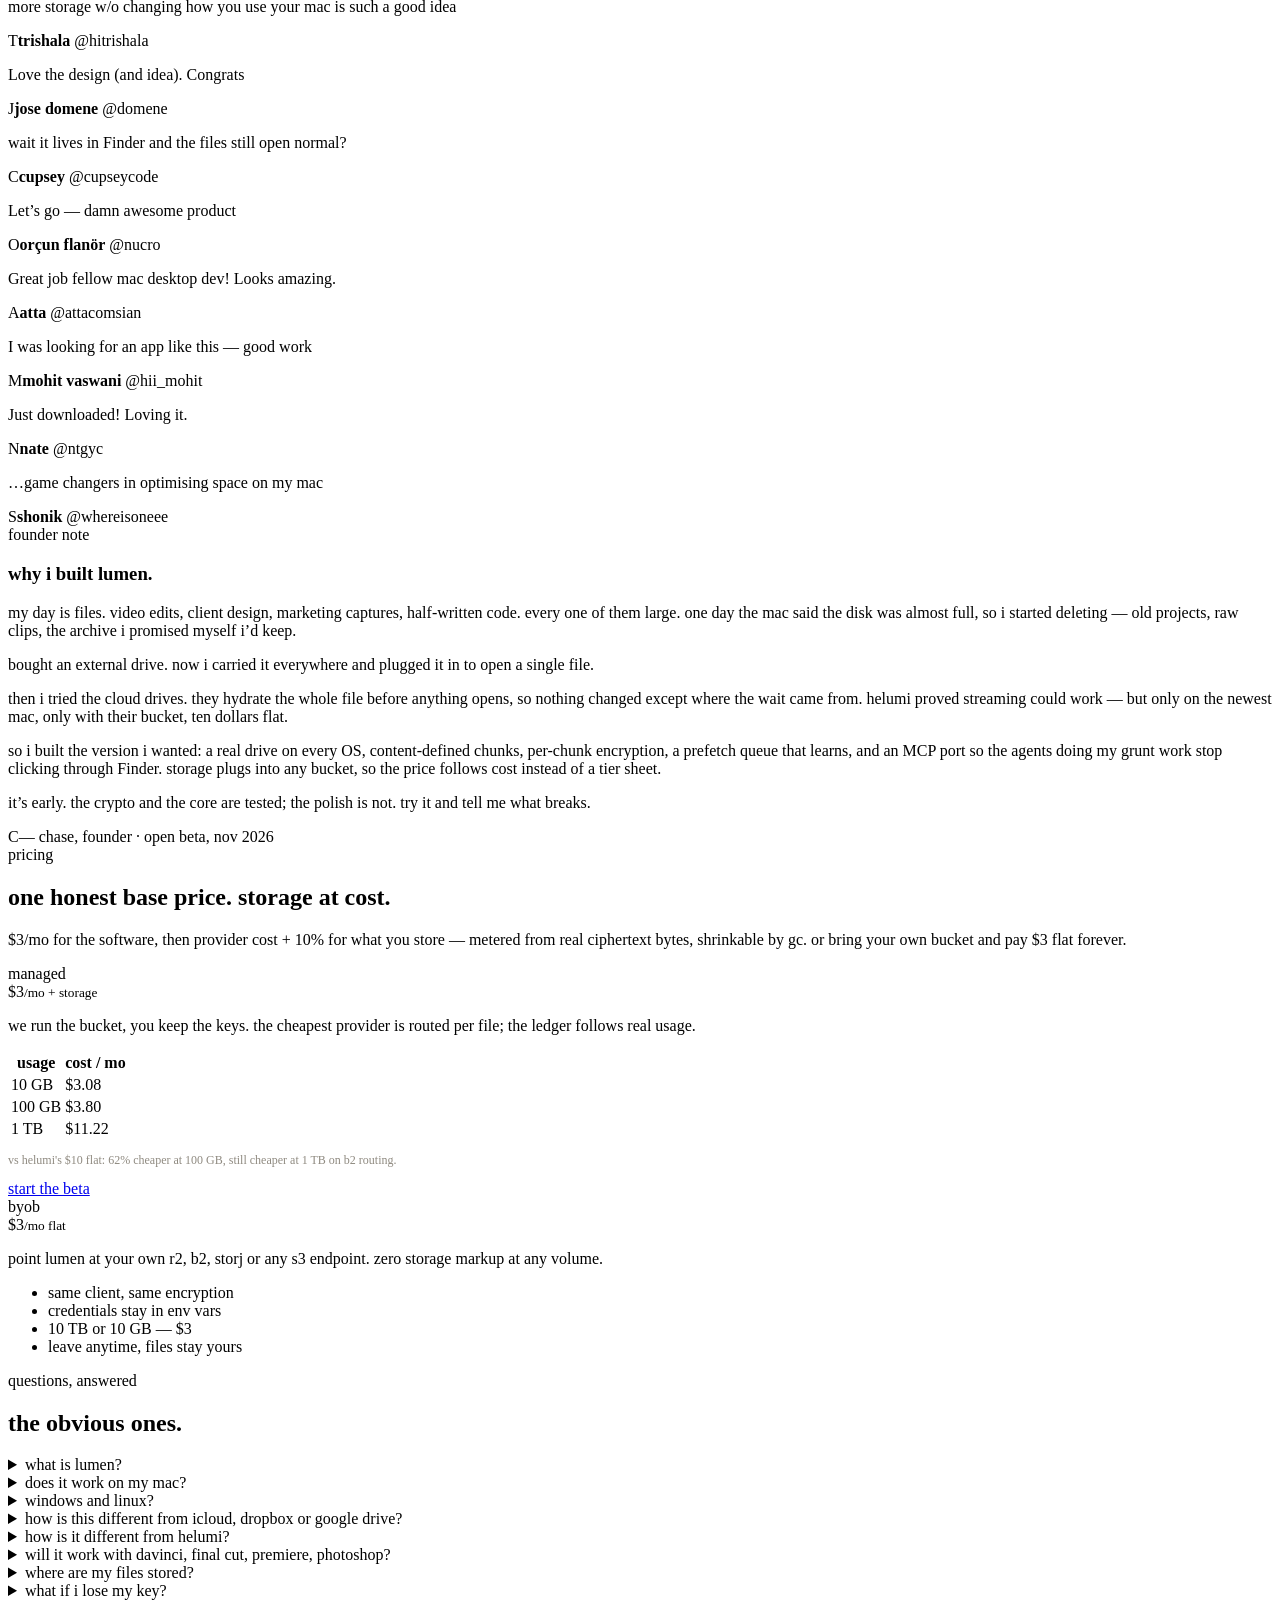
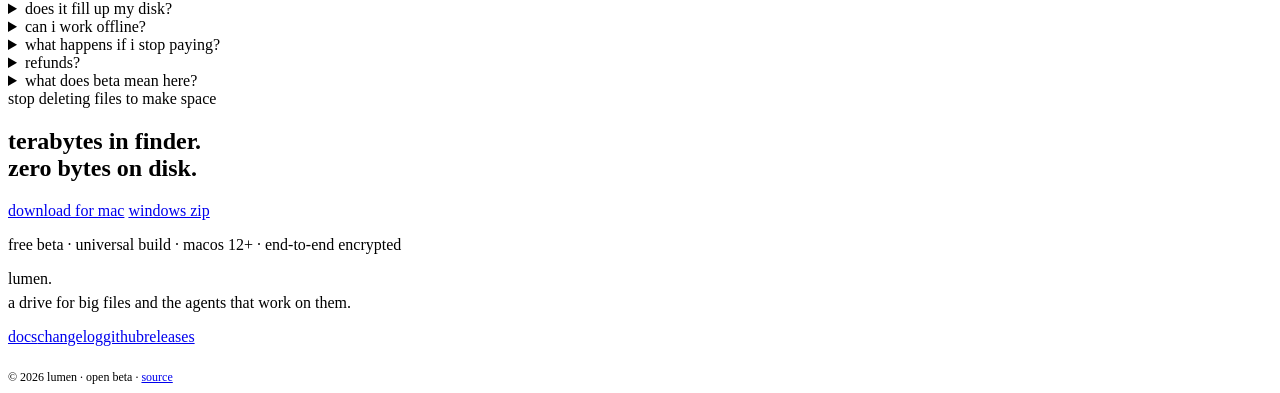
==== commit c642337a: "Site: disk-almost-full story, testimonial wall, founder note" ====
--- a/docs/index.html
+++ b/docs/index.html
@@ -15,6 +15,7 @@
       document.documentElement.setAttribute('data-theme', saved || sys);
     })();
   </script>
+<noscript><style>.rise{opacity:1;transform:none}</style></noscript>
 </head>
 <body>
   <nav class="nav" aria-label="Main">
@@ -22,7 +23,7 @@
       <svg viewBox="0 0 100 100" aria-hidden="true"><rect width="100" height="100" rx="22" fill="currentColor" opacity=".08"/><text x="50" y="68" font-size="58" font-family="-apple-system" font-weight="700" fill="currentColor" text-anchor="middle">L</text></svg>
     </a>
     <a class="hide-s" href="#what">how it works</a>
-    <a class="hide-s" href="#agents">agents</a>
+    <a class="hide-s" href="#love">love</a>
     <a class="hide-s" href="#compare">compare</a>
     <a class="hide-s" href="#pricing">pricing</a>
     <a class="hide-s" href="#faq">faq</a>
@@ -31,7 +32,7 @@
     <button class="theme-btn" id="theme" aria-label="Toggle dark mode" title="Toggle theme">◐</button>
   </nav>
 
-  <header class="hero wrap">
+  <header class="hero wrap" id="top">
     <span class="label rise">open beta · universal mac build</span>
     <h1 class="hero-title rise d1" style="margin-top: var(--s-4);">more <em>drive</em> for your
       <span class="hero-tile"><svg viewBox="0 0 100 100" aria-hidden="true"><rect width="100" height="100" rx="22" fill="currentColor" opacity=".12"/><text x="50" y="68" font-size="58" font-family="-apple-system" font-weight="700" fill="currentColor" text-anchor="middle">L</text></svg></span>
@@ -268,6 +269,39 @@
             <p class="body" style="font-size: 13px;">same login tokens as the api. local index, zero round-trips for search. files never leave as plaintext.</p>
           </div>
         </div>
+      </div>
+    </div>
+  </section>
+
+  <section class="section centered" id="story">
+    <div class="wrap">
+      <span class="kicker rise">sound familiar?</span>
+      <h2 class="rise">your disk is almost full.<br /><em>again.</em></h2>
+      <div class="dialog-row rise d1">
+        <div class="dialog">
+          <span class="d-icon warn">!</span>
+          <b>Your disk is almost full</b>
+          <span class="d-sub">Save space by optimizing storage.</span>
+          <div class="d-btns"><span>Later</span><span class="primary">Optimize</span></div>
+        </div>
+        <div class="dialog">
+          <span class="d-icon blue">↓</span>
+          <b>Downloading “wedding-film.mov”</b>
+          <span class="d-sub">3.2 GB of 48.2 GB · About 58 minutes</span>
+          <div class="d-progress"><i></i></div>
+          <div class="d-btns"><span>Pause</span><span class="primary">Keep waiting</span></div>
+        </div>
+        <div class="dialog">
+          <span class="d-icon trash">⌫</span>
+          <b>Delete “Goa trip 2024”?</b>
+          <span class="d-sub">This item will be deleted immediately. You can’t undo this action.</span>
+          <div class="d-btns"><span>Cancel</span><span class="danger">Delete</span></div>
+        </div>
+      </div>
+      <div class="story-close rise d2">
+        <span class="kicker">why it happens</span>
+        <p class="body">they keep copies on your mac. they download the whole file before you can open it. so you end up deleting memories to make room.</p>
+        <p class="big"><b>with lumen, never again.</b><br />files open in 0.8 s and take 0 bytes on your mac.</p>
       </div>
     </div>
   </section>
@@ -327,6 +361,47 @@
     </div>
   </section>
 
+  <section class="section centered" id="love">
+    <div class="wrap">
+      <span class="kicker rise">people</span>
+      <h2 class="rise">what people say about <em>this idea.</em></h2>
+      <p class="body rise d1">real tweets from helumi’s wall, nov 2026 — same problem, different drive. our own wall starts here.</p>
+    </div>
+    <div class="wall rise d1">
+      <div class="wall-row"><div class="wall-track">
+        <div class="tweet"><p>Damn it, just what I needed. Became a customer in a min I saw it!</p><div class="who"><span class="av">O</span><b>ojash</b> @Ojash_101</div></div>
+        <div class="tweet"><p>Tried both. Spacefs seems buggy while helumi just works</p><div class="who"><span class="av">M</span><b>max</b> @MaxJasper_</div></div>
+        <div class="tweet"><p>This is legit. Tried editing video off of it — works flawlessly.</p><div class="who"><span class="av">S</span><b>sorin amzu</b> @SorinAmzu</div></div>
+        <div class="tweet"><p>files that take zero space but still open like normal ones is such a nice trick.</p><div class="who"><span class="av">R</span><b>rudra satani</b> @rudraxx13</div></div>
+        <div class="tweet"><p>more storage w/o changing how you use your mac is such a good idea</p><div class="who"><span class="av">T</span><b>trishala</b> @hitrishala</div></div>
+        <div class="tweet"><p>Love the design (and idea). Congrats</p><div class="who"><span class="av">J</span><b>jose domene</b> @domene</div></div>
+      </div></div>
+      <div class="wall-row"><div class="wall-track rev">
+        <div class="tweet"><p>wait it lives in Finder and the files still open normal?</p><div class="who"><span class="av">C</span><b>cupsey</b> @cupseycode</div></div>
+        <div class="tweet"><p>Let’s go — damn awesome product</p><div class="who"><span class="av">O</span><b>orçun flanör</b> @nucro</div></div>
+        <div class="tweet"><p>Great job fellow mac desktop dev! Looks amazing.</p><div class="who"><span class="av">A</span><b>atta</b> @attacomsian</div></div>
+        <div class="tweet"><p>I was looking for an app like this — good work</p><div class="who"><span class="av">M</span><b>mohit vaswani</b> @hii_mohit</div></div>
+        <div class="tweet"><p>Just downloaded! Loving it.</p><div class="who"><span class="av">N</span><b>nate</b> @ntgyc</div></div>
+        <div class="tweet"><p>…game changers in optimising space on my mac</p><div class="who"><span class="av">S</span><b>shonik</b> @whereisoneee</div></div>
+      </div></div>
+    </div>
+  </section>
+
+  <section class="section" id="founder">
+    <div class="wrap">
+      <div class="founder rise">
+        <span class="pin">founder note</span>
+        <h3>why i built lumen.</h3>
+        <p>my day is files. video edits, client design, marketing captures, half-written code. every one of them large. one day the mac said the disk was almost full, so i started deleting — old projects, raw clips, the archive i promised myself i’d keep.</p>
+        <p>bought an external drive. now i carried it everywhere and plugged it in to open a single file.</p>
+        <p>then i tried the cloud drives. they hydrate the whole file before anything opens, so nothing changed except where the wait came from. helumi proved streaming could work — but only on the newest mac, only with their bucket, ten dollars flat.</p>
+        <p>so i built the version i wanted: a real drive on every OS, content-defined chunks, per-chunk encryption, a prefetch queue that learns, and an MCP port so the agents doing my grunt work stop clicking through Finder. storage plugs into any bucket, so the price follows cost instead of a tier sheet.</p>
+        <p>it’s early. the crypto and the core are tested; the polish is not. try it and tell me what breaks.</p>
+        <div class="sig"><span class="av">C</span><span>— chase, founder · open beta, nov 2026</span></div>
+      </div>
+    </div>
+  </section>
+
   <section class="section centered" id="pricing">
     <div class="wrap">
       <span class="kicker rise">pricing</span>
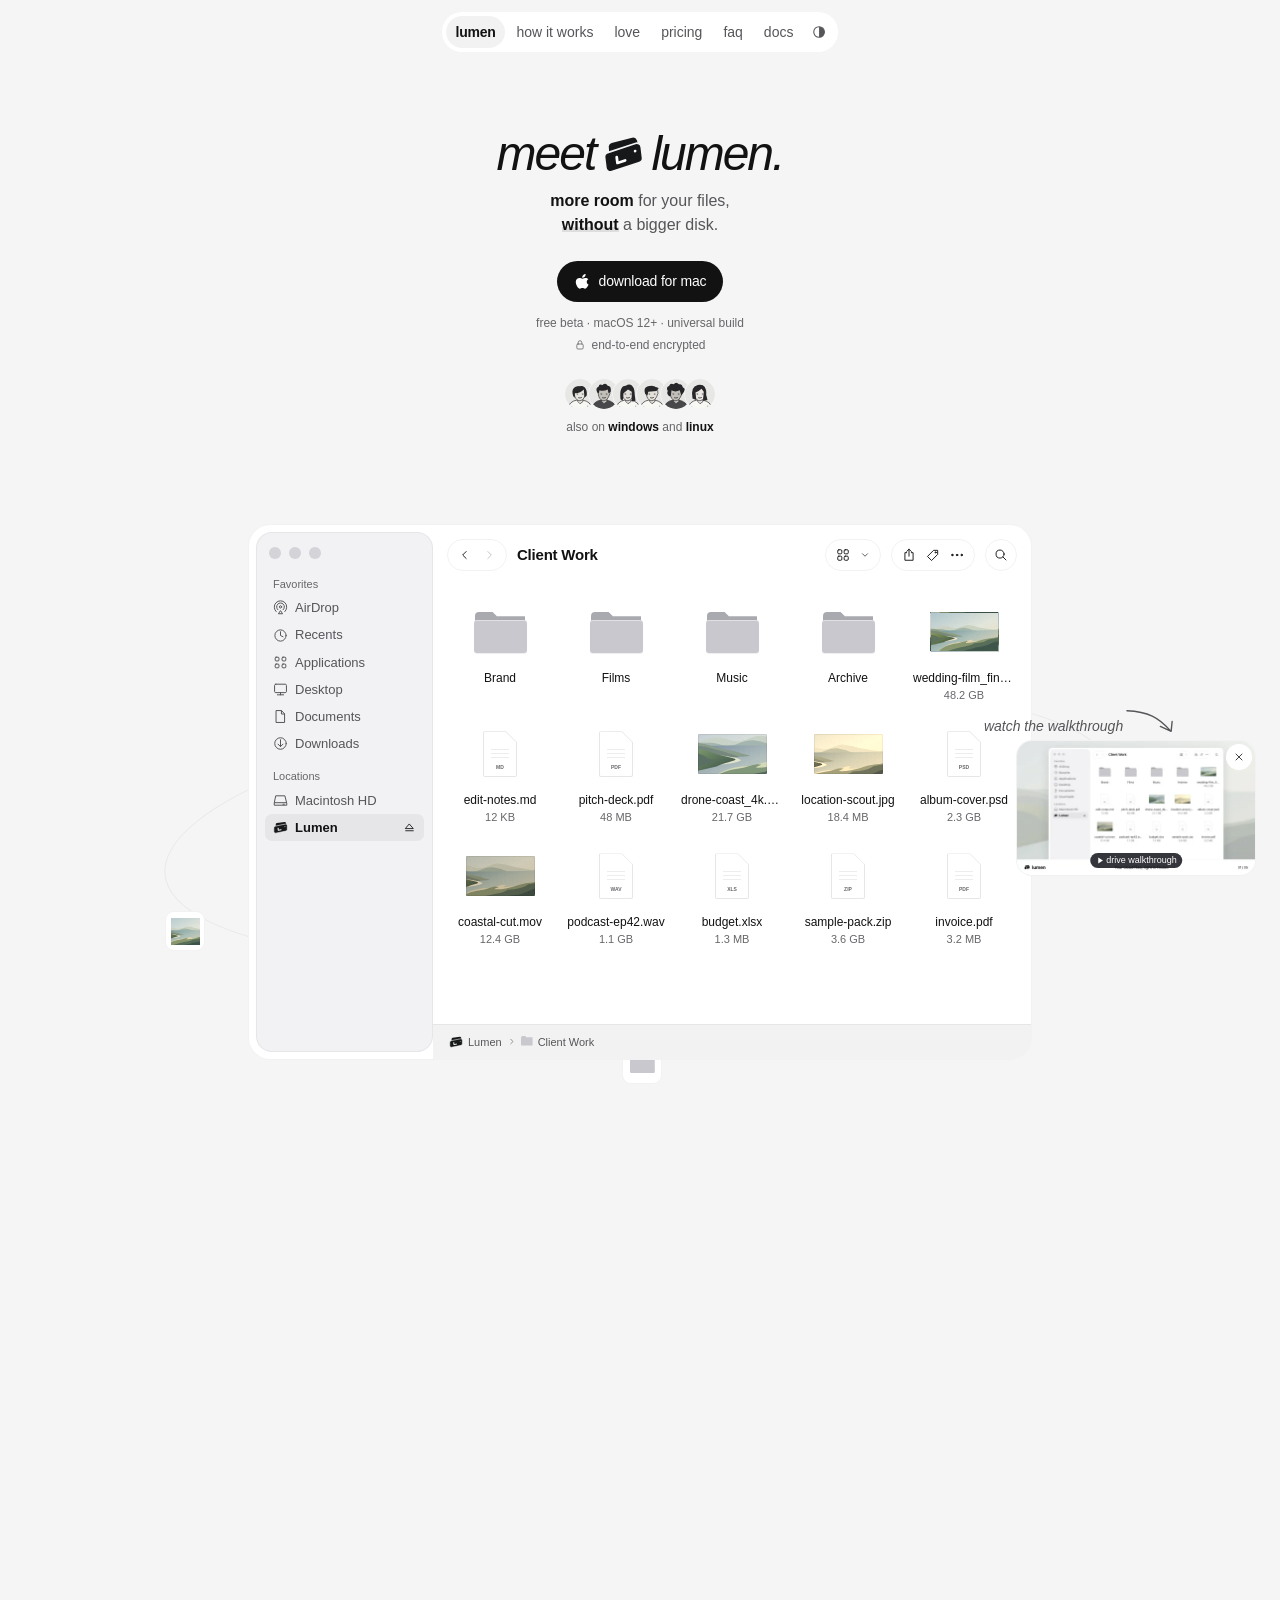
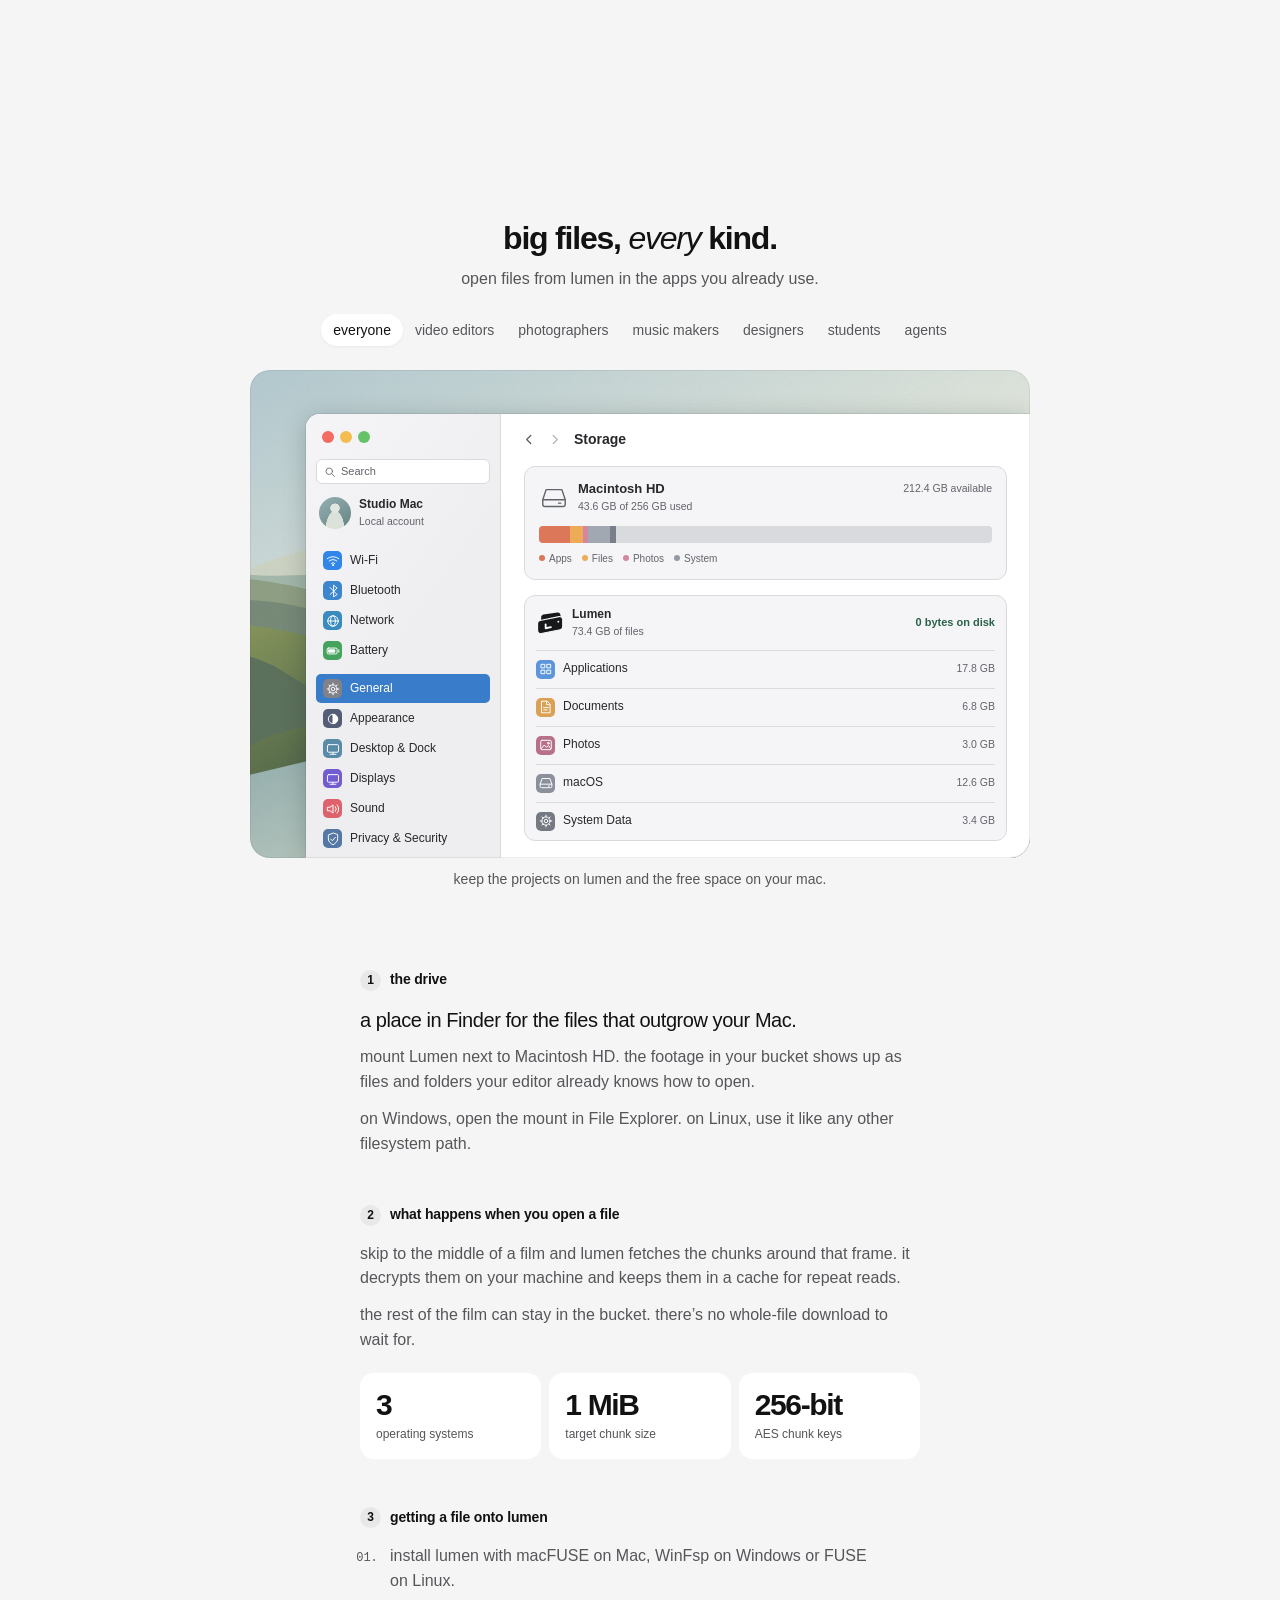
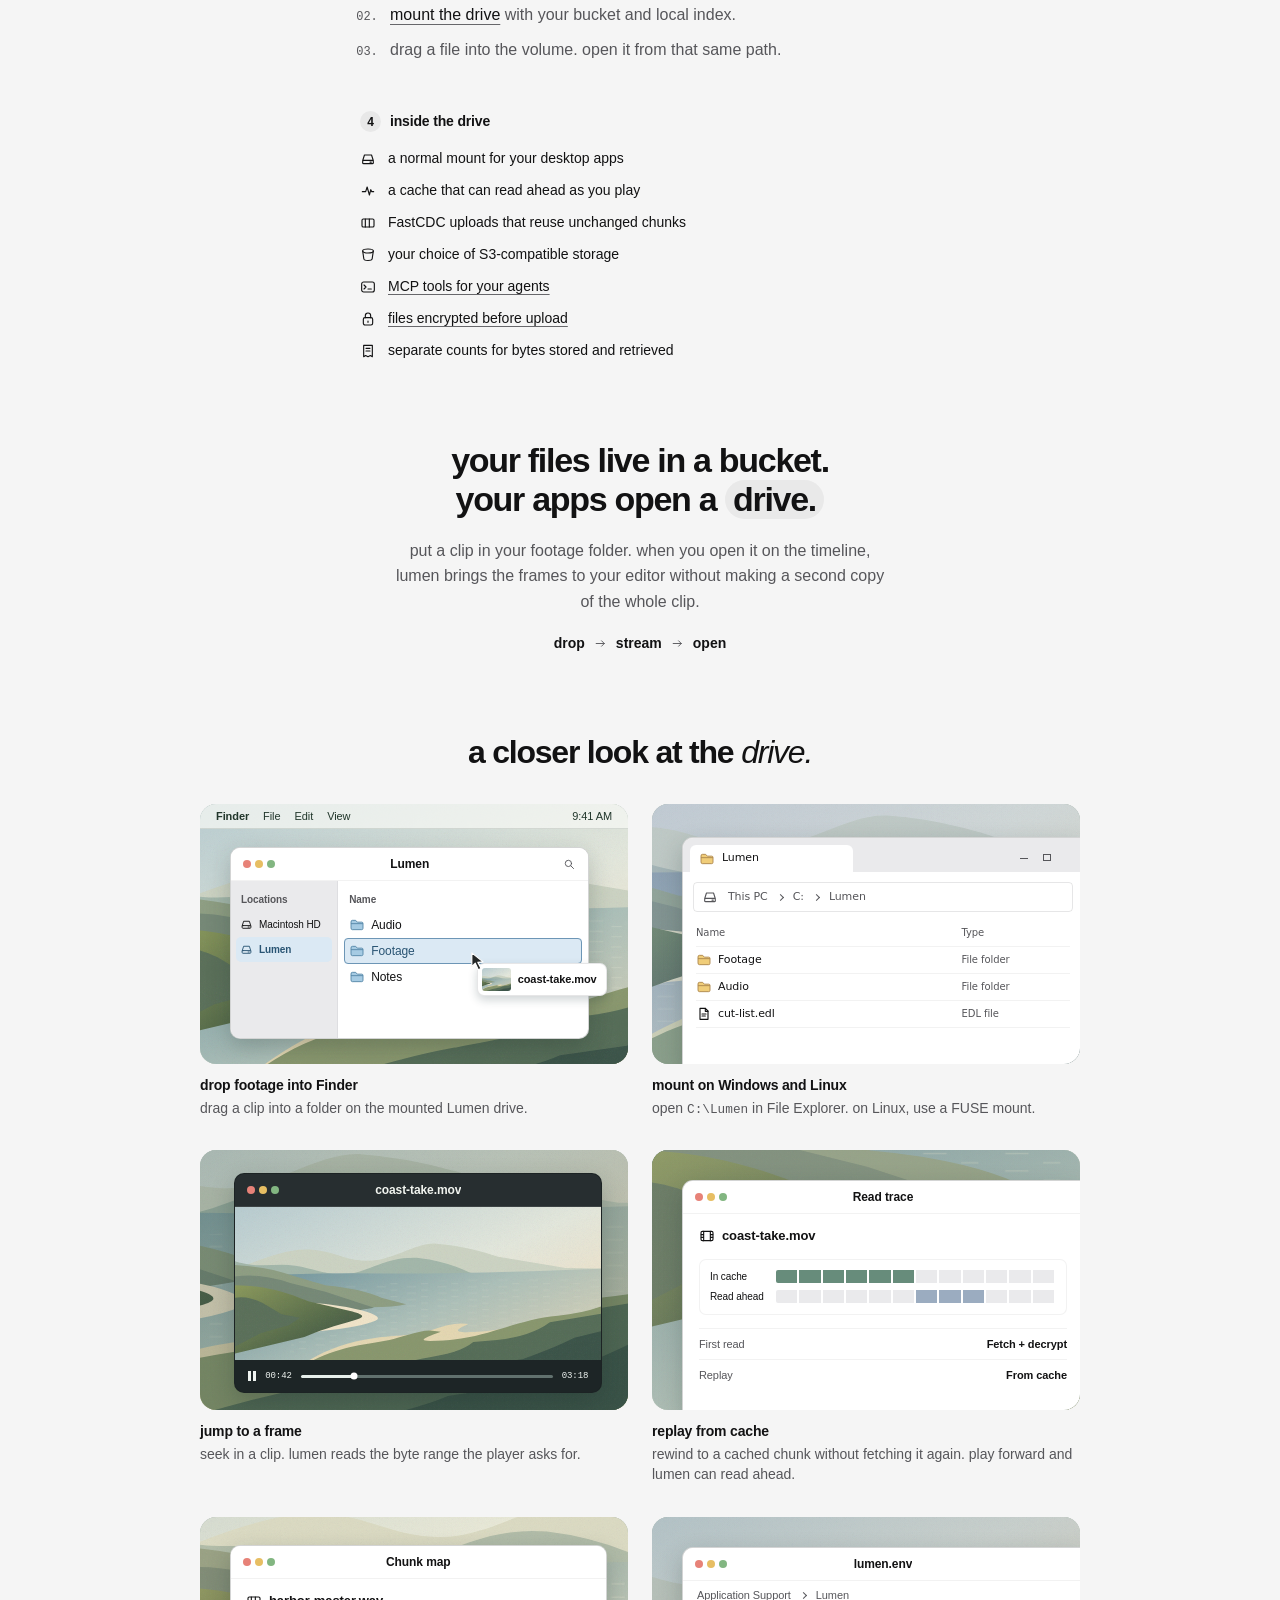
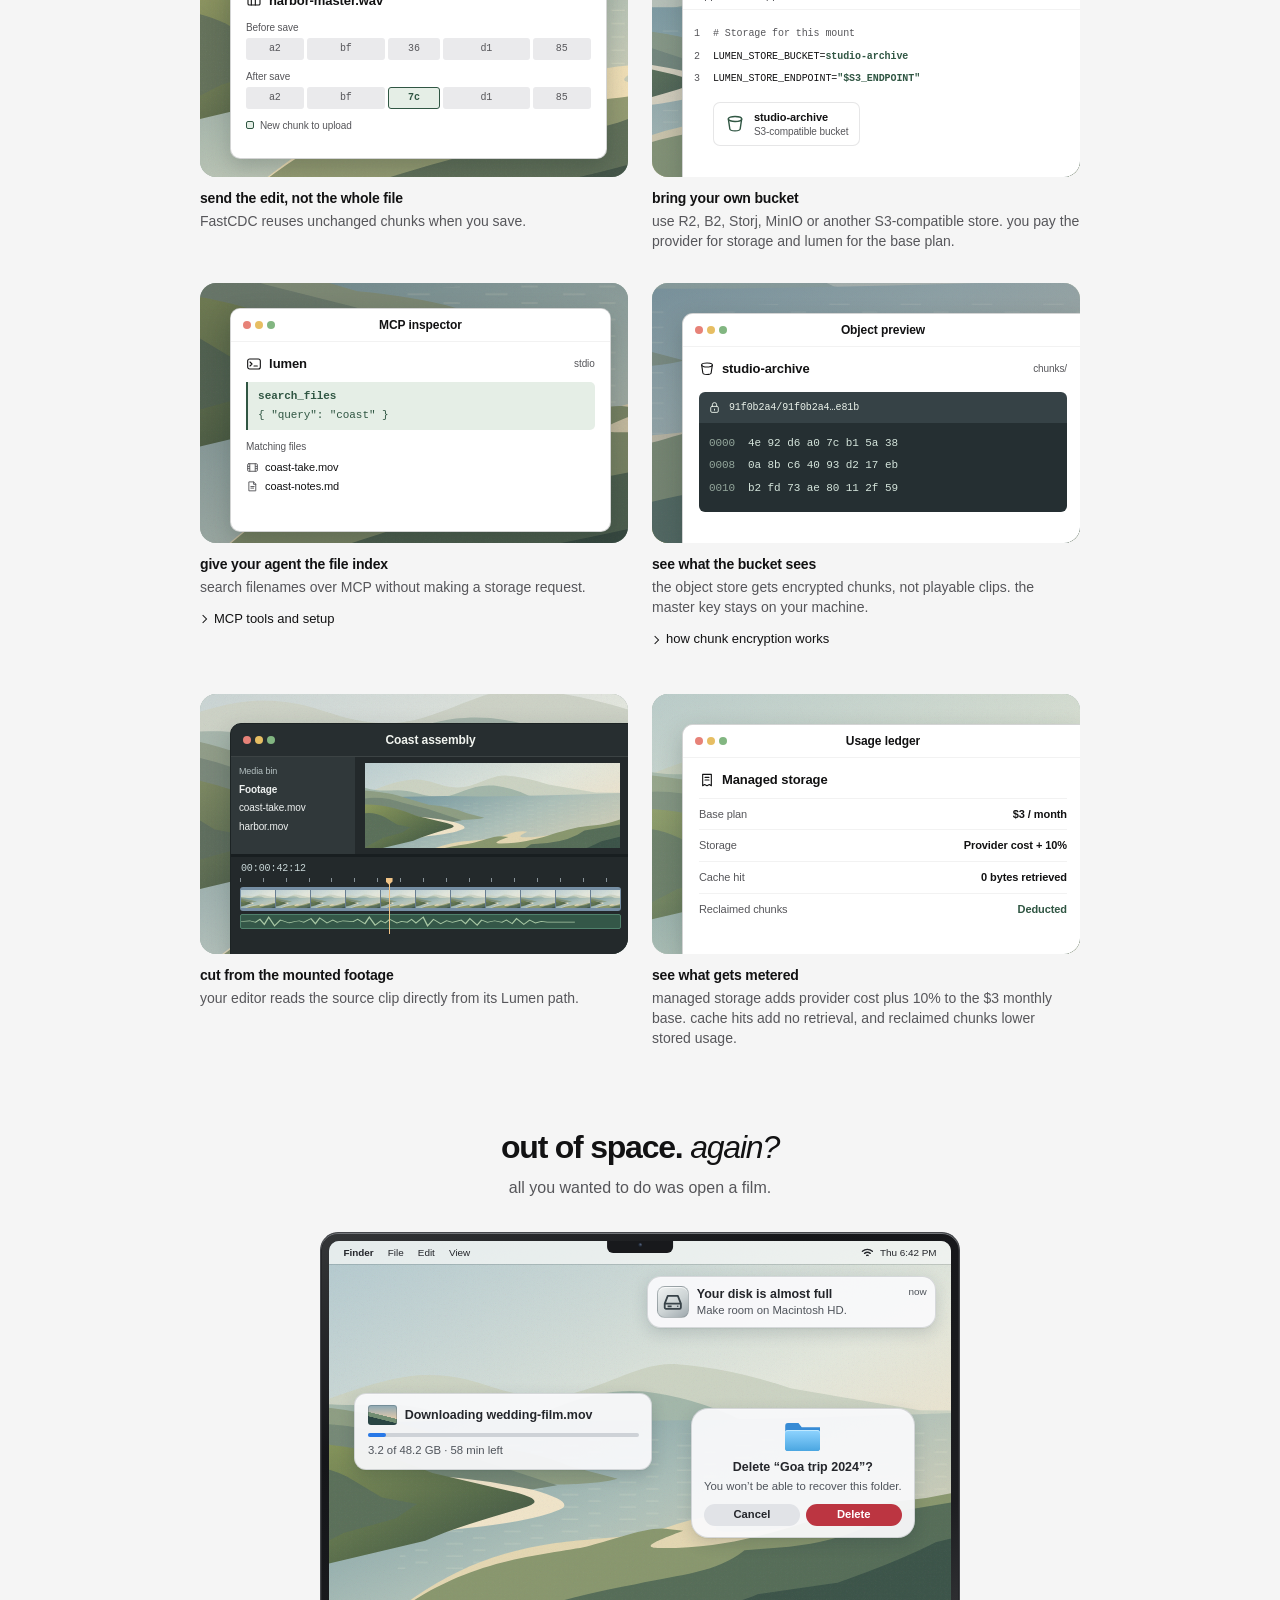
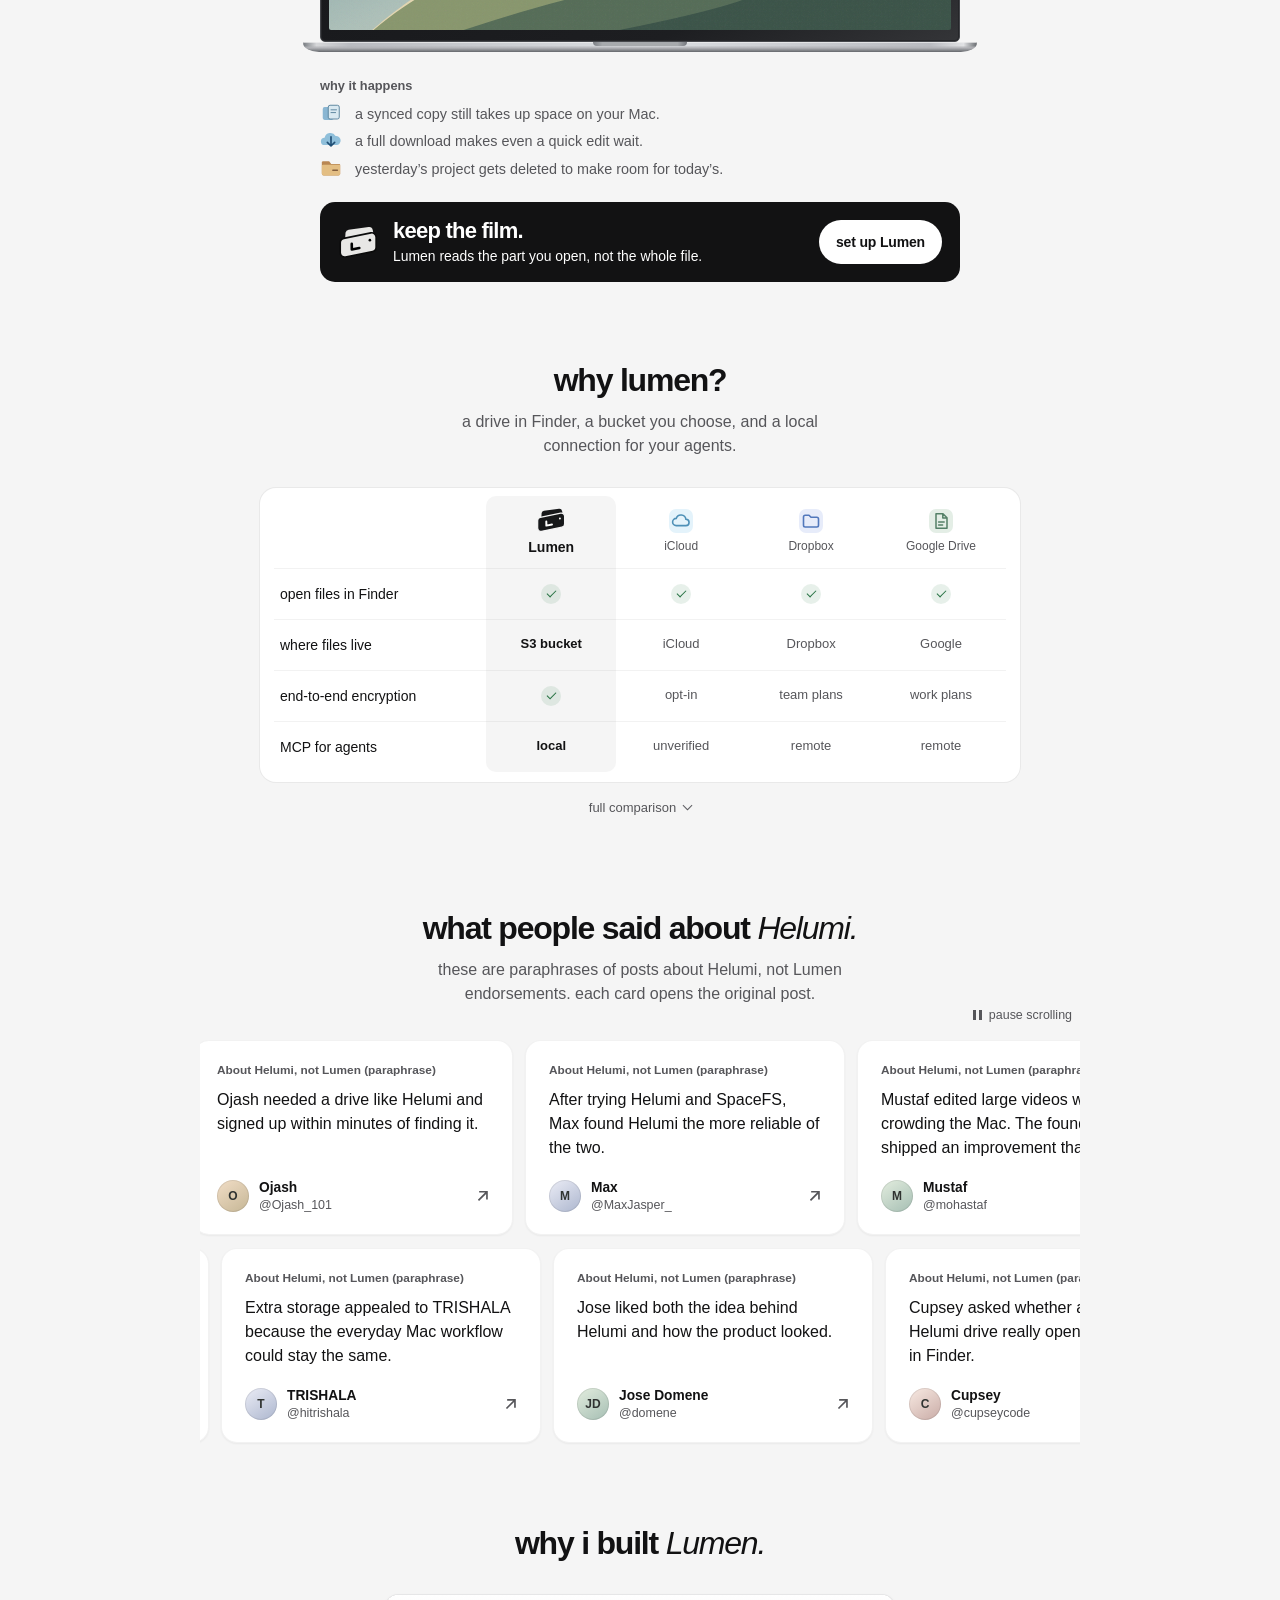
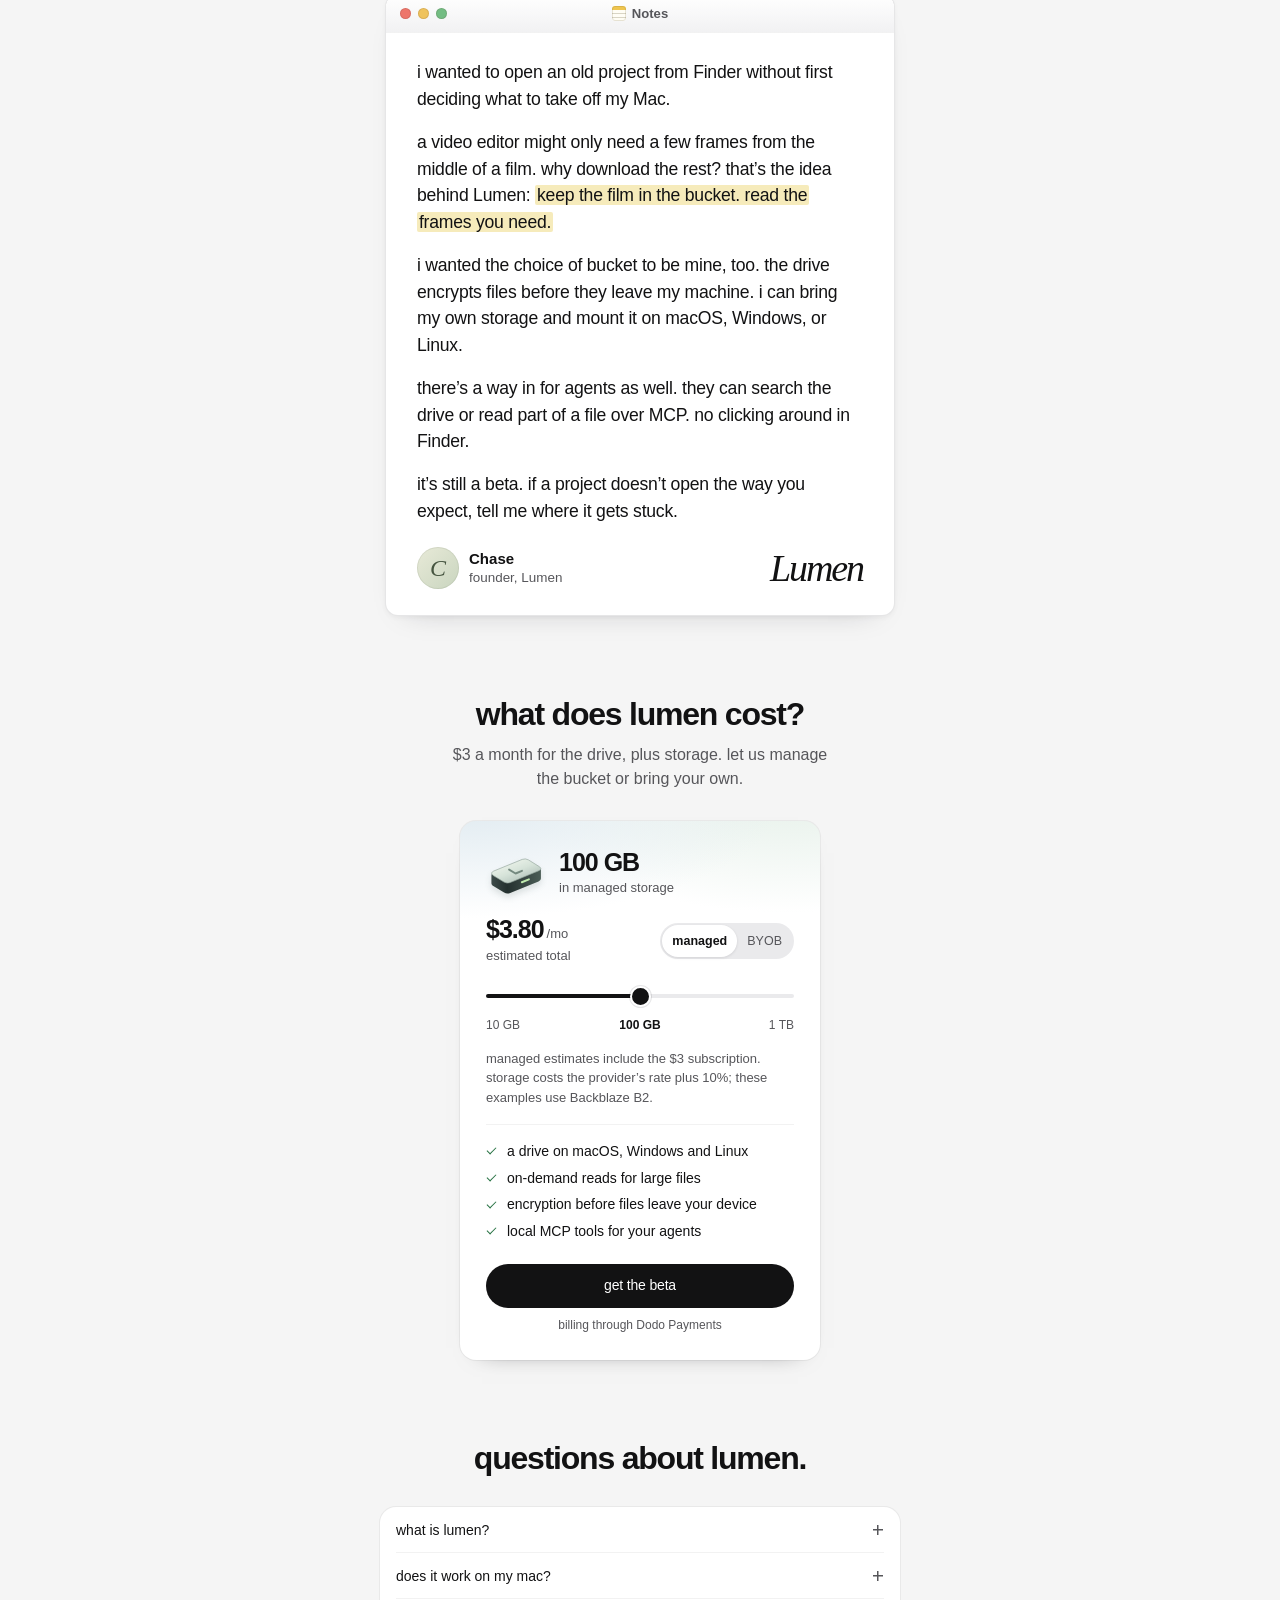
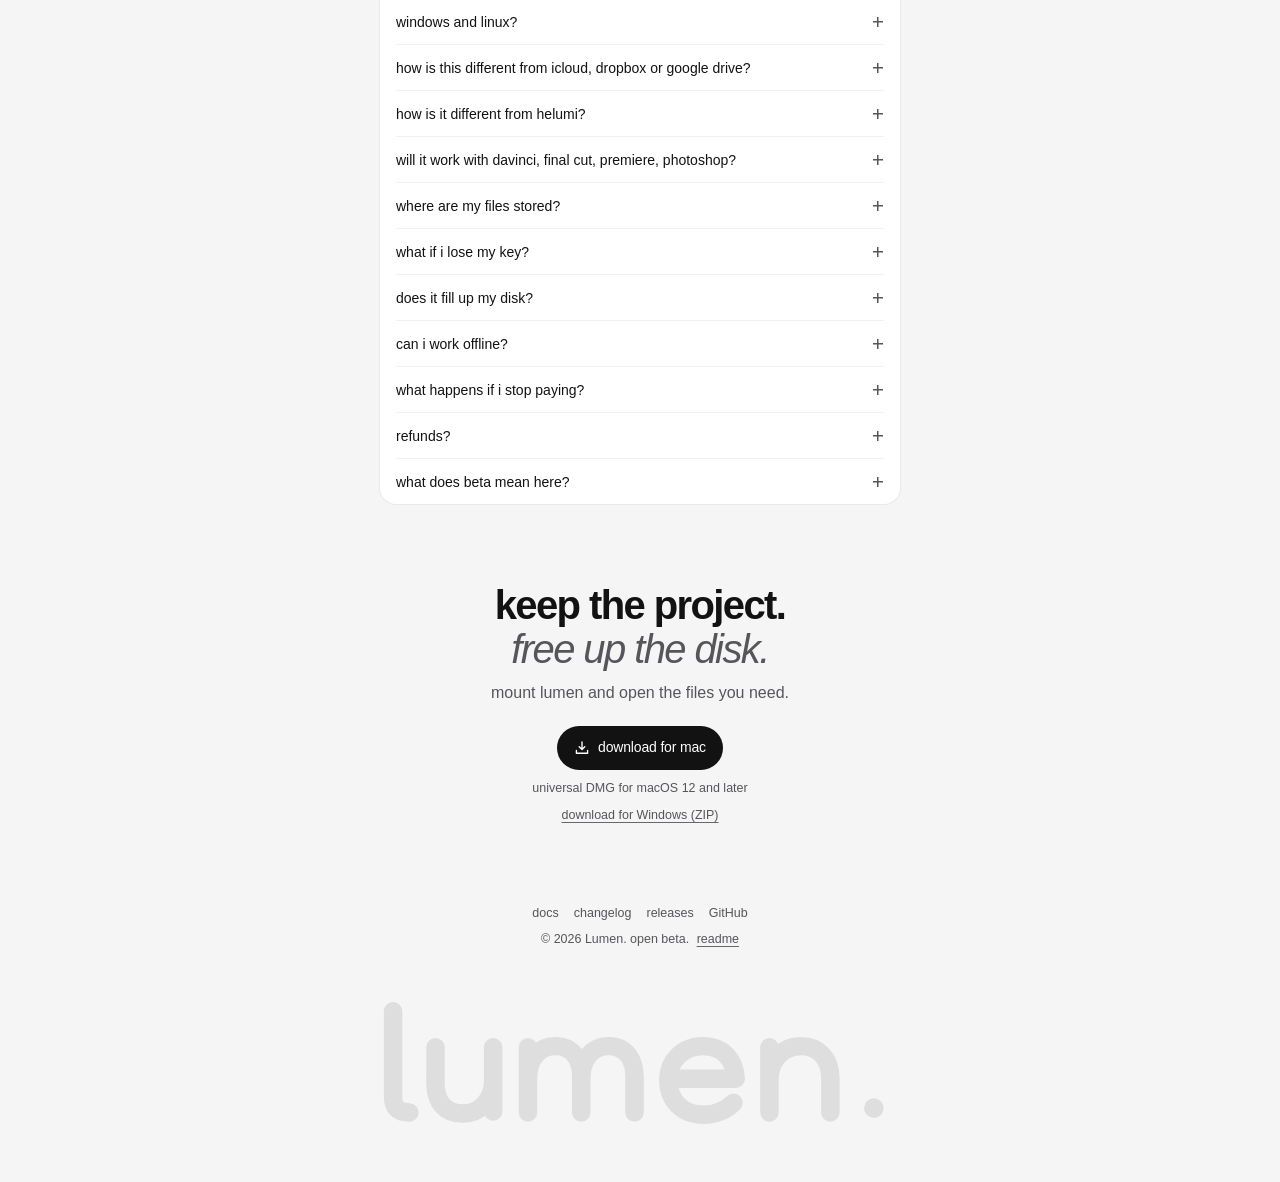
==== commit ca3960aa: "Rebuild the Lumen landing page around the interactive drive tour" ====
--- a/docs/index.html
+++ b/docs/index.html
@@ -1,540 +1,1365 @@
 <!doctype html>
-<html lang="en" data-theme="light">
+<html lang="en">
 <head>
-  <meta charset="utf-8" />
-  <meta name="viewport" content="width=device-width, initial-scale=1" />
-  <title>Lumen — more drive for your mac, without buying a new one</title>
-  <meta name="description" content="A real encrypted drive on macOS 12+, Windows and Linux. Files open in a second, take zero bytes on disk, and agents get an MCP port. $3/mo base, storage at provider cost." />
-  <link rel="stylesheet" href="/lumen/style.css?v=4" />
-  <link rel="icon" href="data:image/svg+xml,<svg xmlns='http://www.w3.org/2000/svg' viewBox='0 0 100 100'><rect width='100' height='100' rx='22' fill='%230d0d0f'/><text x='50' y='68' font-size='58' font-family='-apple-system' font-weight='700' fill='%23b6f24b' text-anchor='middle'>L</text></svg>" />
+  <meta charset="utf-8">
+  <meta name="viewport" content="width=device-width, initial-scale=1">
+  <meta name="color-scheme" content="light dark">
+  <title>Lumen — a cloud drive for your files and your agents</title>
+  <meta name="description" content="An encrypted drive in Finder, Explorer, and Linux. Stream your files from your own bucket and give your agents access through MCP.">
+  <link rel="icon" type="image/svg+xml" href="./lumen-mark.svg">
   <script>
-    (function () {
-      var saved = null;
-      try { saved = localStorage.getItem('lumen-theme'); } catch (e) {}
-      var sys = window.matchMedia && window.matchMedia('(prefers-color-scheme: dark)').matches ? 'dark' : 'light';
-      document.documentElement.setAttribute('data-theme', saved || sys);
+    (() => {
+      let saved;
+      try { saved = localStorage.getItem('lumen-theme'); } catch {}
+      document.documentElement.dataset.theme = ['dark', 'light'].includes(saved)
+        ? saved : matchMedia('(prefers-color-scheme: dark)').matches ? 'dark' : 'light';
     })();
   </script>
-<noscript><style>.rise{opacity:1;transform:none}</style></noscript>
+  <link rel="stylesheet" href="./landing.css?v=6">
+  <link rel="stylesheet" href="./workloads.css?v=6">
+  <link rel="stylesheet" href="./features.css?v=6">
+  <link rel="stylesheet" href="./letters.css?v=6">
+  <link rel="stylesheet" href="./plans.css?v=6">
+  <script defer src="./scripts/home.js?v=6"></script>
 </head>
 <body>
-  <nav class="nav" aria-label="Main">
-    <a class="brand" href="/lumen/" aria-label="Lumen">
-      <svg viewBox="0 0 100 100" aria-hidden="true"><rect width="100" height="100" rx="22" fill="currentColor" opacity=".08"/><text x="50" y="68" font-size="58" font-family="-apple-system" font-weight="700" fill="currentColor" text-anchor="middle">L</text></svg>
-    </a>
-    <a class="hide-s" href="#what">how it works</a>
-    <a class="hide-s" href="#love">love</a>
-    <a class="hide-s" href="#compare">compare</a>
-    <a class="hide-s" href="#pricing">pricing</a>
-    <a class="hide-s" href="#faq">faq</a>
-    <a href="/lumen/getting-started.html">docs</a>
-    <a class="dl" href="https://github.com/chasesdavis/lumen/releases">download</a>
-    <button class="theme-btn" id="theme" aria-label="Toggle dark mode" title="Toggle theme">◐</button>
+  <svg class="symbol-bank" aria-hidden="true" focusable="false" xmlns="http://www.w3.org/2000/svg">
+    <symbol id="ui-mac" viewBox="0 0 24 24"><path fill="currentColor" stroke="none" d="M16.4 2.1c.2 1.4-.4 3-1.3 4-1 .9-2.3 1.5-3.6 1.4-.1-1.4.5-2.8 1.3-3.7.9-1 2.4-1.6 3.6-1.7ZM20.6 17.1c-.4 1.1-.8 1.7-1.5 2.8-.9 1.3-2.1 3-3.6 3-1.3 0-1.8-.9-3.6-.9s-2.3.9-3.7.9c-1.4 0-2.6-1.6-3.5-2.9C2.1 16.1 1.5 10.6 5 8.6c1.4-.9 2.8-1 4.8-.4 1 .3 1.7.6 2.3.6.5 0 1.2-.3 2.3-.7 1.8-.6 4.2-.6 5.9 1.5-3.4 2-2.8 6.2.3 7.5Z"/></symbol>
+    <symbol id="ui-lock" viewBox="0 0 24 24"><rect x="5.6" y="10" width="12.8" height="10" rx="2.3"/><path d="M8.4 10V7.1a3.6 3.6 0 0 1 7.2 0V10"/></symbol>
+    <symbol id="ui-contrast" viewBox="0 0 24 24"><circle cx="12" cy="12" r="8"/><path fill="currentColor" stroke="none" d="M12 4a8 8 0 0 1 0 16z"/></symbol>
+    <symbol id="ui-back" viewBox="0 0 24 24"><path d="m14 6-6 6 6 6"/></symbol>
+    <symbol id="ui-next" viewBox="0 0 24 24"><path d="m10 6 6 6-6 6"/></symbol>
+    <symbol id="ui-grid" viewBox="0 0 24 24"><rect x="3" y="3" width="7" height="7" rx="1.8"/><rect x="14" y="3" width="7" height="7" rx="1.8"/><rect x="3" y="14" width="7" height="7" rx="1.8"/><rect x="14" y="14" width="7" height="7" rx="1.8"/></symbol>
+    <symbol id="ui-find" viewBox="0 0 24 24"><circle cx="10.4" cy="10.4" r="6.9"/><path d="m15.5 15.5 5 5"/></symbol>
+    <symbol id="ui-share" viewBox="0 0 24 24"><path d="M8 8H5v13h14V8h-3M12 14V2m-4 4 4-4 4 4"/></symbol>
+    <symbol id="ui-more" viewBox="0 0 24 24"><circle fill="currentColor" cx="4" cy="12" r="1.3"/><circle fill="currentColor" cx="12" cy="12" r="1.3"/><circle fill="currentColor" cx="20" cy="12" r="1.3"/></symbol>
+    <symbol id="ui-tag" viewBox="0 0 24 24"><path d="M3 14 13 4h7v7L10 21z"/><circle cx="16.5" cy="7.5" r="1"/></symbol>
+    <symbol id="ui-air" viewBox="0 0 24 24"><circle cx="12" cy="11" r="1.8"/><path d="M7.8 15.6a6.2 6.2 0 1 1 8.4 0M5 18.5a10 10 0 1 1 14 0m-10 3L12 17l3 4.5z"/></symbol>
+    <symbol id="ui-clock" viewBox="0 0 24 24"><circle cx="12" cy="12" r="9"/><path d="M12 6v6l4 2"/></symbol>
+    <symbol id="ui-apps" viewBox="0 0 24 24"><rect x="3.5" y="3.5" width="6" height="6" rx="1.5"/><rect x="14.5" y="3.5" width="6" height="6" rx="1.5"/><rect x="3.5" y="14.5" width="6" height="6" rx="1.5"/><rect x="14.5" y="14.5" width="6" height="6" rx="1.5"/></symbol>
+    <symbol id="ui-screen" viewBox="0 0 24 24"><rect x="2.5" y="3.5" width="19" height="13.5" rx="2"/><path d="M12 17v3.5m-5 0h10"/></symbol>
+    <symbol id="ui-doc" viewBox="0 0 24 24"><path d="M5.5 2.5h8l5 5v14H5.5zM13.5 3v5h5"/></symbol>
+    <symbol id="ui-down" viewBox="0 0 24 24"><circle cx="12" cy="12" r="9.2"/><path d="M12 6v11l-4-4m4 4 4-4"/></symbol>
+    <symbol id="ui-disk" viewBox="0 0 24 24"><path d="M5 4.5h14l3 12v3H2v-3zM2.5 15.5h19M16 18h2"/></symbol>
+    <symbol id="ui-eject" viewBox="0 0 24 24"><path d="m12 6 7 8H5zM5 18h14"/></symbol>
+    <symbol id="ui-chev" viewBox="0 0 24 24"><path d="m6 9 6 6 6-6"/></symbol>
+    <symbol id="ui-play" viewBox="0 0 24 24"><path fill="currentColor" stroke="none" d="m8 4 12.5 8L8 20z"/></symbol>
+    <symbol id="ui-close" viewBox="0 0 24 24"><path d="m6 6 12 12m0-12L6 18"/></symbol>
+  </svg>
+  <a class="skip-link" href="#top">skip to content</a>
+  <nav class="island" aria-label="Main">
+    <a class="wordmark" href="#top" aria-current="location">lumen</a>
+    <a href="#what"><span class="nav-wide">how it works</span><span class="nav-short">how</span></a>
+    <a href="#love">love</a><a href="#pricing">pricing</a><a href="#faq">faq</a>
+    <a class="nav-docs" href="./getting-started.html">docs</a>
+    <button type="button" class="theme-switch" data-mode hidden aria-label="Use dark theme" title="Change color theme"><svg class="glyph" aria-hidden="true" focusable="false"><use href="#ui-contrast"/></svg></button>
   </nav>
 
-  <header class="hero wrap" id="top">
-    <span class="label rise">open beta · universal mac build</span>
-    <h1 class="hero-title rise d1" style="margin-top: var(--s-4);">more <em>drive</em> for your
-      <span class="hero-tile"><svg viewBox="0 0 100 100" aria-hidden="true"><rect width="100" height="100" rx="22" fill="currentColor" opacity=".12"/><text x="50" y="68" font-size="58" font-family="-apple-system" font-weight="700" fill="currentColor" text-anchor="middle">L</text></svg></span>
-      mac,<br />without buying a new one.</h1>
-    <p class="body rise d2">a real drive in finder and explorer. files open in a second and take zero bytes on disk. your bucket, your keys, and an mcp port so agents work the drive directly.</p>
-    <div class="btns rise d3">
-      <a class="btn" href="https://github.com/chasesdavis/lumen/releases">download for mac</a>
-      <a class="btn ghost" href="https://github.com/chasesdavis/lumen/releases/download/v0.1.0-beta.1/Lumen-0.1.0-win64.zip">windows zip</a>
-    </div>
-    <p class="hero-note rise d3">free to download · needs macOS 12+ · intel + apple silicon</p>
-
-    <div class="stage rise d4" id="stage">
-      <div class="desktop">
-        <div class="menubar">
-          <b>Lumen</b><span>File</span><span>Edit</span><span>View</span><span>Go</span><span>Window</span><span>Help</span>
-          <span class="right"><span>◍</span><span>Wi-Fi</span><span>100%</span><span id="clock">6:42 PM</span></span>
-        </div>
-        <div class="window">
-          <div class="win-bar">
-            <div class="lights"><i></i><i></i><i></i></div>
-            <div class="win-path">Lumen › Client Work</div>
-          </div>
-          <div class="win-body">
-            <div class="side">
-              <b>favourites</b>
-              <span>AirDrop</span><span>Recents</span><span>Applications</span>
-              <b>locations</b>
-              <span class="on">Lumen <span class="cloud">◍</span></span><span>Macintosh HD</span>
-              <b>projects</b>
-              <span>Brand</span><span>Films</span>
+  <main id="top" tabindex="-1">
+    <header class="intro wrap">
+      <h1><span>meet</span> <img src="./lumen-mark.svg" width="42" height="36" alt=""> <span>lumen.</span></h1>
+      <p class="tagline"><strong>more room</strong> for your files,<br> <mark>without</mark> a bigger disk.</p>
+      <a class="btn mac-link" href="https://github.com/chasesdavis/lumen/releases/download/v0.1.0-beta.1/Lumen-0.1.0.dmg"><svg class="glyph" aria-hidden="true" focusable="false"><use href="#ui-mac"/></svg> download for mac</a>
+      <p class="intro-meta">free beta · macOS 12+ · universal build</p>
+      <p class="intro-lock"><svg class="glyph" aria-hidden="true" focusable="false"><use href="#ui-lock"/></svg> end-to-end encrypted</p>
+      <div class="platform-note">
+        <span class="portraits" aria-hidden="true"><svg viewBox="0 0 40 40" focusable="false"><rect width="40" height="40" rx="20" fill="#e7e7e6"/><path d="M4 40q1-10 12-12h7q12 2 13 12" fill="#f7f7f4" stroke="#28272a" stroke-width=".9"/><path d="M17 25v5l3 3 4-3-1-6" fill="#e7e5df" stroke="#363435" stroke-width=".9"/><path d="M12 18q0-8 8-8t8 9l-2 5q-2 5-6 5-5 0-7-6z" fill="#e7e5df" stroke="#353537" stroke-width=".9"/><path fill="#272629" d="M11 23c-4-11 4-14 8-13 6-3 11 3 10 12l-3 3-1-11c-3 3-6 5-12 5v6z"/><path d="m16 20 1 .1m6 0h1m-6 5q2 1 4-.3" fill="none" stroke="#29292a" stroke-linecap="round" stroke-width="1"/><path d="m9 36-.8 4m22-4.5 1 4" fill="none" stroke="#666" stroke-width=".8"/></svg><svg viewBox="0 0 40 40" focusable="false"><rect width="40" height="40" rx="20" fill="#e7e7e6"/><path d="M4 40q1-10 12-12h7q12 2 13 12" fill="#48484a" stroke="#28272a" stroke-width=".9"/><path d="M17 25v5l3 3 4-3-1-6" fill="#c2bfb9" stroke="#363435" stroke-width=".9"/><path d="M12 18q0-8 8-8t8 9l-2 5q-2 5-6 5-5 0-7-6z" fill="#c2bfb9" stroke="#353537" stroke-width=".9"/><path fill="#272629" d="M11 18q-3-6 2-8 0-4 5-2 4-4 7 1 5 0 4 8l-3 2-1-5q-6 3-11 1l-1 4z"/><path d="m16 20 1 .1m6 0h1m-6 5q2 1 4-.3" fill="none" stroke="#29292a" stroke-linecap="round" stroke-width="1"/><path d="m9 36-.8 4m22-4.5 1 4" fill="none" stroke="#666" stroke-width=".8"/></svg><svg viewBox="0 0 40 40" focusable="false"><rect width="40" height="40" rx="20" fill="#e7e7e6"/><path d="M4 40q1-10 12-12h7q12 2 13 12" fill="#f7f7f4" stroke="#28272a" stroke-width=".9"/><path d="M17 25v5l3 3 4-3-1-6" fill="#e2dfda" stroke="#363435" stroke-width=".9"/><path d="M12 18q0-8 8-8t8 9l-2 5q-2 5-6 5-5 0-7-6z" fill="#e2dfda" stroke="#353537" stroke-width=".9"/><path fill="#272629" d="M10 27q-2-18 7-18 7-5 11 4l2 16-5 1V17l-5-3-6 5-1 10z"/><path d="m16 20 1 .1m6 0h1m-6 5q2 1 4-.3" fill="none" stroke="#29292a" stroke-linecap="round" stroke-width="1"/><path d="m9 36-.8 4m22-4.5 1 4" fill="none" stroke="#666" stroke-width=".8"/></svg><svg viewBox="0 0 40 40" focusable="false"><rect width="40" height="40" rx="20" fill="#e7e7e6"/><path d="M4 40q1-10 12-12h7q12 2 13 12" fill="#f7f7f4" stroke="#28272a" stroke-width=".9"/><path d="M17 25v5l3 3 4-3-1-6" fill="#e3e1da" stroke="#363435" stroke-width=".9"/><path d="M12 18q0-8 8-8t8 9l-2 5q-2 5-6 5-5 0-7-6z" fill="#e3e1da" stroke="#353537" stroke-width=".9"/><path fill="#272629" d="M11 20q-4-11 9-11l9 3-3 4-11 1-1 5z"/><path d="m16 20 1 .1m6 0h1m-6 5q2 1 4-.3" fill="none" stroke="#29292a" stroke-linecap="round" stroke-width="1"/><path d="m9 36-.8 4m22-4.5 1 4" fill="none" stroke="#666" stroke-width=".8"/></svg><svg viewBox="0 0 40 40" focusable="false"><rect width="40" height="40" rx="20" fill="#e7e7e6"/><path d="M4 40q1-10 12-12h7q12 2 13 12" fill="#48484a" stroke="#28272a" stroke-width=".9"/><path d="M17 25v5l3 3 4-3-1-6" fill="#c2bfba" stroke="#363435" stroke-width=".9"/><path d="M12 18q0-8 8-8t8 9l-2 5q-2 5-6 5-5 0-7-6z" fill="#c2bfba" stroke="#353537" stroke-width=".9"/><path fill="#272629" d="M11 23q-4-3-2-7-3-5 2-7 1-4 6-2 3-4 7 0 4-1 5 4 5 2 1 7l-3 4-2-7q-6 3-11 0l-1 8z"/><path d="m16 20 1 .1m6 0h1m-6 5q2 1 4-.3" fill="none" stroke="#29292a" stroke-linecap="round" stroke-width="1"/><path d="m9 36-.8 4m22-4.5 1 4" fill="none" stroke="#666" stroke-width=".8"/></svg><svg viewBox="0 0 40 40" focusable="false"><rect width="40" height="40" rx="20" fill="#e7e7e6"/><path d="M4 40q1-10 12-12h7q12 2 13 12" fill="#f7f7f4" stroke="#28272a" stroke-width=".9"/><path d="M17 25v5l3 3 4-3-1-6" fill="#e9e6e3" stroke="#363435" stroke-width=".9"/><path d="M12 18q0-8 8-8t8 9l-2 5q-2 5-6 5-5 0-7-6z" fill="#e9e6e3" stroke="#353537" stroke-width=".9"/><path fill="#272629" d="M10 26q-3-16 7-18 12-2 11 12l2 8-6 1 1-12-3-4q-3 3-8 5l1 10z"/><path d="m16 20 1 .1m6 0h1m-6 5q2 1 4-.3" fill="none" stroke="#29292a" stroke-linecap="round" stroke-width="1"/><path d="m9 36-.8 4m22-4.5 1 4" fill="none" stroke="#666" stroke-width=".8"/></svg></span>
+        <p>also on <a href="https://github.com/chasesdavis/lumen/releases/download/v0.1.0-beta.1/Lumen-0.1.0-win64.zip">windows</a> and <a href="./getting-started.html#build">linux</a></p>
+      </div>
+    </header>
+
+    <section class="drive-story" id="stage" aria-label="Lumen drive walkthrough">
+      <div class="drive-pin wrap">
+        <div class="drive-stage">
+          <div class="orbit" aria-hidden="true"><i></i><span class="sat photo"></span><span class="sat page">WAV</span><span class="sat fold"></span><span class="sat picture"></span><span class="sat sheet">PDF</span></div>
+          <div class="finder-figure" role="img" aria-label="A sample Lumen drive in Finder. Get Info shows a 48.2 GB cloud movie with zero bytes kept on disk before opening.">
+            <div class="finder-shell" aria-hidden="true">
+              <div class="finder-side">
+                <div class="traffic"><i></i><i></i><i></i></div>
+                <p>Favorites</p>
+                <span class="sidebar-row"><svg class="glyph" aria-hidden="true" focusable="false"><use href="#ui-air"/></svg>AirDrop</span>
+                <span class="sidebar-row"><svg class="glyph" aria-hidden="true" focusable="false"><use href="#ui-clock"/></svg>Recents</span>
+                <span class="sidebar-row"><svg class="glyph" aria-hidden="true" focusable="false"><use href="#ui-apps"/></svg>Applications</span>
+                <span class="sidebar-row"><svg class="glyph" aria-hidden="true" focusable="false"><use href="#ui-screen"/></svg>Desktop</span>
+                <span class="sidebar-row"><svg class="glyph" aria-hidden="true" focusable="false"><use href="#ui-doc"/></svg>Documents</span>
+                <span class="sidebar-row"><svg class="glyph" aria-hidden="true" focusable="false"><use href="#ui-down"/></svg>Downloads</span>
+                <p>Locations</p>
+                <span class="sidebar-row"><svg class="glyph" aria-hidden="true" focusable="false"><use href="#ui-disk"/></svg>Macintosh HD</span><span class="sidebar-row chosen"><img class="sidebar-mark" src="./lumen-mark.svg" alt=""/>Lumen<svg class="glyph" aria-hidden="true" focusable="false"><use href="#ui-eject"/></svg></span>
+              </div>
+              <div class="finder-main">
+                <div class="finder-tools">
+                  <span class="tool-pill history"><svg class="glyph" aria-hidden="true" focusable="false"><use href="#ui-back"/></svg><svg class="glyph" aria-hidden="true" focusable="false"><use href="#ui-next"/></svg></span><b>Client Work</b>
+                  <span class="tool-pill views"><svg class="glyph" aria-hidden="true" focusable="false"><use href="#ui-grid"/></svg><svg class="glyph" aria-hidden="true" focusable="false"><use href="#ui-chev"/></svg></span><span class="tool-pill actions"><svg class="glyph" aria-hidden="true" focusable="false"><use href="#ui-share"/></svg><svg class="glyph" aria-hidden="true" focusable="false"><use href="#ui-tag"/></svg><svg class="glyph" aria-hidden="true" focusable="false"><use href="#ui-more"/></svg></span>
+                  <span class="tool-pill glass"><svg class="glyph" aria-hidden="true" focusable="false"><use href="#ui-find"/></svg></span>
+                </div>
+                <div class="file-grid">
+                  <div class="file-tile"><i class="folder-icon"></i><span>Brand</span></div>
+                  <div class="file-tile"><i class="folder-icon"></i><span>Films</span></div>
+                  <div class="file-tile"><i class="folder-icon"></i><span>Music</span></div>
+                  <div class="file-tile"><i class="folder-icon"></i><span>Archive</span></div>
+                  <div class="file-tile selected-file"><i class="file-preview still first"></i><span>wedding-film_final.mov</span><small>48.2 GB</small></div>
+                  <div class="file-tile"><i class="paper-icon"><small>MD</small></i><span>edit-notes.md</span><small>12 KB</small></div>
+                  <div class="file-tile"><i class="paper-icon"><small>PDF</small></i><span>pitch-deck.pdf</span><small>48 MB</small></div>
+                  <div class="file-tile"><i class="file-preview still second"></i><span>drone-coast_4k.mp4</span><small>21.7 GB</small></div>
+                  <div class="file-tile"><i class="file-preview still third"></i><span>location-scout.jpg</span><small>18.4 MB</small></div>
+                  <div class="file-tile"><i class="paper-icon"><small>PSD</small></i><span>album-cover.psd</span><small>2.3 GB</small></div>
+                  <div class="file-tile"><i class="file-preview still fourth"></i><span>coastal-cut.mov</span><small>12.4 GB</small></div>
+                  <div class="file-tile"><i class="paper-icon"><small>WAV</small></i><span>podcast-ep42.wav</span><small>1.1 GB</small></div>
+                  <div class="file-tile"><i class="paper-icon"><small>XLS</small></i><span>budget.xlsx</span><small>1.3 MB</small></div>
+                  <div class="file-tile"><i class="paper-icon"><small>ZIP</small></i><span>sample-pack.zip</span><small>3.6 GB</small></div>
+                  <div class="file-tile"><i class="paper-icon"><small>PDF</small></i><span>invoice.pdf</span><small>3.2 MB</small></div>
+                </div>
+                <div class="finder-path"><img src="./lumen-mark.svg" width="14" height="12" alt=""> Lumen <svg class="glyph" aria-hidden="true" focusable="false"><use href="#ui-next"/></svg> <i class="tiny-folder"></i> Client Work</div>
+              </div>
             </div>
-            <div class="rows">
-              <div class="cols"><span>Name</span><span style="text-align:right">Size</span><span style="text-align:right">On Disk</span></div>
-              <div class="frow sel"><span class="fname"><span class="icon" style="background:#7a5cff">MOV</span><em>wedding-film_final.mov</em></span><span class="fsize">48.2 GB</span><span class="fdisk zero">0 bytes</span></div>
-              <div class="frow"><span class="fname"><span class="icon" style="background:#8a8577">MD</span><em>edit-notes.md</em></span><span class="fsize">12 KB</span><span class="fdisk zero">0 bytes</span></div>
-              <div class="frow"><span class="fname"><span class="icon" style="background:#c0392b">PDF</span><em>pitch-deck.pdf</em></span><span class="fsize">48 MB</span><span class="fdisk zero">0 bytes</span></div>
-              <div class="frow"><span class="fname"><span class="icon" style="background:#2b8a6e">MP4</span><em>drone-coast_4k.mp4</em></span><span class="fsize">21.7 GB</span><span class="fdisk zero">0 bytes</span></div>
-              <div class="frow"><span class="fname"><span class="icon" style="background:#8e44ad">PSD</span><em>album-cover.psd</em></span><span class="fsize">2.3 GB</span><span class="fdisk zero">0 bytes</span></div>
-              <div class="frow"><span class="fname"><span class="icon" style="background:#2b6ea8">WAV</span><em>podcast-ep42.wav</em></span><span class="fsize">1.1 GB</span><span class="fdisk zero">0 bytes</span></div>
+            <div class="file-menu" aria-hidden="true"><span>Open</span><span>Open With</span><hr><span class="menu-info">Get Info</span><span>Quick Look</span><span>Rename</span><hr><span>Share…</span></div>
+            <div class="inspector" aria-hidden="true">
+              <div class="inspector-bar"><span class="traffic"><i></i><i></i><i></i></span> wedding-film_final.mov Info</div>
+              <div class="inspector-title"><i class="file-preview first"></i><strong>wedding-film_final.mov<small>In your Lumen drive</small></strong><b>48.2 GB</b></div>
+              <p class="info-tags">Add Tags…</p><p class="info-head">General:</p>
+              <dl><dt>Kind:</dt><dd>QuickTime movie</dd><dt>Size:</dt><dd>48.2 GB in cloud storage</dd><dt>On disk:</dt><dd><mark>0 bytes</mark></dd><dt>Where:</dt><dd>Lumen / Client Work</dd><dt>Storage:</dt><dd>Encrypted · on demand</dd></dl>
+              <div class="info-fold">More Info:</div><div class="info-fold">Name &amp; Extension:</div><div class="info-fold">Open with:</div>
             </div>
-          </div>
-          <div class="win-status"><span>6 items · 73.4 GB</span><span>212.4 GB available on Mac</span></div>
-        </div>
-      </div>
-      <div class="agent">
-        <div class="head">agent session <span class="tag">mcp · stdio</span></div>
-        <div class="log">
-          <span class="line"><span class="ok">→</span> <span class="t">search_files</span>("wedding-final")</span>
-          <span class="line"><span class="ok">←</span> 1 match · Client Work/</span>
-          <span class="line"><span class="ok">→</span> <span class="t">read</span>(id, 0–8 MiB)</span>
-          <span class="line"><span class="ok">←</span> 8.0 MiB · cached 0 B on disk</span>
-        </div>
-      </div>
-    </div>
-  </header>
-
-  <div class="crawl" aria-hidden="true">
-    <div class="crawl-track" id="crawl">
-      <span><b>fastcdc</b> chunking</span><span><b>AES-256-GCM</b> per chunk</span><span><b>HKDF</b> key derivation</span>
-      <span><b>r2 · b2 · storj · minio</b></span><span><b>winfsp</b></span><span><b>fuse3</b></span><span><b>mcp</b> stdio + tcp</span>
-      <span><b>110</b> tests green</span><span><b>0 bytes</b> on disk</span><span><b>0.8 s</b> to first frame</span>
+            <svg class="demo-pointer" aria-hidden="true" viewBox="0 0 22 28"><path d="m2 2 17 13-8.2 1 4.5 8.7-4.3 2-4.1-9L2 23z" fill="#141418" stroke="#fff" stroke-width="1.8" stroke-linejoin="round"/></svg>
+          </div>
+        </div>
+      </div>
+    </section>
+
+    <aside class="tour-dock" aria-label="Watch the Lumen demo" hidden>
+      <div class="tour-invite" aria-hidden="true">watch the walkthrough
+        <svg viewBox="0 0 55 27"><path d="M2 2c22 1 32 7 44 20m-10-4 11 5 1-10" fill="none" stroke="currentColor" stroke-linecap="round" stroke-linejoin="round" stroke-width="1.4"/></svg>
+      </div>
+      <div class="tour-preview">
+        <button type="button" class="tour-open" aria-haspopup="dialog" aria-controls="tour-player" aria-label="Play the Lumen drive walkthrough"><video class="tour-teaser" width="480" height="270" muted loop playsinline preload="none" poster="./tour-poster.webp" aria-hidden="true" data-preview="./tour-preview.mp4"></video><span><svg class="glyph" aria-hidden="true" focusable="false"><use href="#ui-play"/></svg> drive walkthrough</span></button>
+        <button type="button" class="tour-hide" aria-label="Hide walkthrough preview"><svg class="glyph" aria-hidden="true" focusable="false"><use href="#ui-close"/></svg></button>
+      </div>
+    </aside>
+    <dialog id="tour-player" aria-labelledby="tour-label">
+      <h2 id="tour-label" class="sr-only">Lumen drive walkthrough</h2>
+      <button type="button" class="tour-close" aria-label="Close walkthrough"><svg class="glyph" aria-hidden="true" focusable="false"><use href="#ui-close"/></svg></button>
+      <video width="960" height="540" preload="none" playsinline controls poster="./tour-poster.webp">
+        <source src="./lumen-tour.mp4" type="video/mp4"><track default kind="captions" srclang="en" label="English" src="./tour.vtt">
+      </video>
+      <p>Browse a project, inspect a cloud file, and see how Lumen reads it in ranges.</p>
+    </dialog>
+
+<section id="work" class="section centered" aria-labelledby="work-title">
+  <div class="wrap">
+    <h2 id="work-title">big files, <em>every</em> kind.</h2>
+    <p class="work-intro">open files from lumen in the apps you already use.</p>
+
+    <div class="work-showcase">
+      <div class="work-tabs" role="navigation" aria-label="Workloads">
+        <a id="work-tab-everyone" href="#work-everyone">everyone</a>
+        <a id="work-tab-video" href="#work-video">video editors</a>
+        <a id="work-tab-photo" href="#work-photo">photographers</a>
+        <a id="work-tab-music" href="#work-music">music makers</a>
+        <a id="work-tab-design" href="#work-design">designers</a>
+        <a id="work-tab-study" href="#work-study">students</a>
+        <a id="work-tab-agent" href="#work-agent">agents</a>
+      </div>
+
+      <svg class="work-defs" width="0" height="0" aria-hidden="true" focusable="false">
+        <defs>
+          <symbol id="work-i-drive" viewBox="0 0 24 24"><path d="m5 5-3 9v4a2 2 0 0 0 2 2h16a2 2 0 0 0 2-2v-4l-3-9zM2 14h20m-6 3h2"/></symbol>
+          <symbol id="work-i-search" viewBox="0 0 24 24"><circle cx="10.5" cy="10.5" r="6.5"/><path d="m16 16 5 5"/></symbol>
+          <symbol id="work-i-back" viewBox="0 0 24 24"><path d="m15 5-7 7 7 7"/></symbol>
+          <symbol id="work-i-wifi" viewBox="0 0 24 24"><path d="M2 8a16 16 0 0 1 20 0M5.5 12a10.5 10.5 0 0 1 13 0M9 16a5 5 0 0 1 6 0"/><circle cx="12" cy="19" r="1" fill="currentColor"/></symbol>
+          <symbol id="work-i-bluetooth" viewBox="0 0 24 24"><path d="m7 6 12 12-6 4V2l6 5L7 18"/></symbol>
+          <symbol id="work-i-appearance" viewBox="0 0 24 24"><circle cx="12" cy="12" r="8"/><path fill="currentColor" d="M12 4v16a8 8 0 0 0 0-16z"/></symbol>
+          <symbol id="work-i-shield" viewBox="0 0 24 24"><path d="M12 2 4 5v7c0 5 5 8 8 10 3-2 8-5 8-10V5zM8 12l3 3 5-6"/></symbol>
+          <symbol id="work-i-net" viewBox="0 0 24 24"><circle cx="12" cy="12" r="9"/><ellipse cx="12" cy="12" rx="4" ry="9"/><path d="M3 12h18"/></symbol>
+          <symbol id="work-i-battery" viewBox="0 0 24 24"><rect x="2" y="7" width="17" height="10" rx="2"/><path d="M22 10v4M5 10h10v4H5z" fill="currentColor"/></symbol>
+          <symbol id="work-i-settings" viewBox="0 0 24 24"><circle cx="12" cy="12" r="7"/><circle cx="12" cy="12" r="3"/><path d="M12 2v3m0 14v3M2 12h3m14 0h3M5 5l2 2m10 10 2 2M5 19l2-2M17 7l2-2"/></symbol>
+          <symbol id="work-i-display" viewBox="0 0 24 24"><rect x="2.5" y="4.5" width="19" height="13" rx="2"/><path d="M12 18v3m-5 0h10"/></symbol>
+          <symbol id="work-i-sound" viewBox="0 0 24 24"><path d="M3 9h4l5-4v14l-5-4H3zm13-1a6 6 0 0 1 0 8m3-11a10 10 0 0 1 0 14"/></symbol>
+          <symbol id="work-i-folder" viewBox="0 0 24 24"><path d="M3 6h6l2 2h10v11H3z"/></symbol>
+          <symbol id="work-i-file" viewBox="0 0 24 24"><path d="M5 2h9l5 5v15H5zm8 1v5h5M8 13h8m-8 4h6"/></symbol>
+          <symbol id="work-i-photo" viewBox="0 0 24 24"><rect x="3" y="4" width="18" height="16" rx="2"/><path d="m4 18 5-6 4 4 3-3 4 5"/><circle cx="16" cy="9" r="1.5"/></symbol>
+          <symbol id="work-i-app" viewBox="0 0 24 24"><path d="M4 4h6v6H4zm10 0h6v6h-6zM4 14h6v6H4zm10 0h6v6h-6z"/></symbol>
+          <symbol id="work-i-play" viewBox="0 0 24 24"><path d="m7 4 12 8-12 8z" fill="currentColor" stroke="none"/></symbol>
+          <symbol id="work-i-skip" viewBox="0 0 24 24"><path d="M6 6v12m12-12L8 12l10 6z" fill="currentColor"/></symbol>
+          <symbol id="work-i-code" viewBox="0 0 24 24"><path d="m8 6-6 6 6 6m8-12 6 6-6 6m-3-15-2 18"/></symbol>
+          <symbol id="work-i-pointer" viewBox="0 0 24 24"><path d="m5 3 15 11-8 1-4 7z"/></symbol>
+          <symbol id="work-i-layers" viewBox="0 0 24 24"><path d="m2 8 10-5 10 5-10 5zm1 5 9 5 9-5m-18 5 9 5 9-5"/></symbol>
+          <symbol id="work-i-check" viewBox="0 0 24 24"><path d="m4 12 5 5L20 6"/></symbol>
+          <symbol id="work-wave" viewBox="0 0 200 40" preserveAspectRatio="none">
+            <path fill="currentColor" d="M0 20 2 19 4 19 6 19 8 18 10 16 12 16 14 17 16 15 18 14 20 16 22 13 24 13 26 13 28 16 30 10 32 9 34 16 36 7 38 13 40 9 42 13 44 14 46 10 48 15 50 17 52 12 54 13 56 11 58 14 60 14 62 13 64 15 66 15 68 18 70 18 72 16 74 17 76 17 78 19 80 17 82 15 84 14 86 13 88 17 90 12 92 14 94 17 96 10 98 16 100 11 102 16 104 9 106 18 108 11 110 18 112 15 114 19 116 16 118 18 120 17 122 17 124 17 126 15 128 15 130 16 132 14 134 13 136 15 138 15 140 12 142 11 144 9 146 11 148 14 150 8 152 12 154 11 156 8 158 10 160 6 162 16 164 16 166 12 168 9 170 6 172 13 174 14 176 12 178 6 180 15 182 15 184 18 186 12 188 13 190 17 192 12 194 15 196 17 198 19 200 20 200 20 198 21 196 22 194 25 192 28 190 22 188 26 186 25 184 22 182 23 180 23 178 33 176 28 174 26 172 27 170 33 168 30 166 26 164 23 162 24 160 30 158 28 156 28 154 28 152 28 150 32 148 26 146 28 144 31 142 25 140 28 138 24 136 24 134 25 132 25 130 24 128 24 126 24 124 22 122 22 120 23 118 21 116 22 114 21 112 24 110 22 108 27 106 22 104 31 102 23 100 25 98 23 96 29 94 23 92 25 90 27 88 23 86 26 84 25 82 24 80 22 78 21 76 23 74 23 72 23 70 21 68 21 66 23 64 24 62 25 60 23 58 24 56 25 54 25 52 25 50 22 48 24 46 26 44 25 42 26 40 30 38 27 36 28 34 23 32 30 30 27 28 22 26 25 24 24 22 25 20 24 18 25 16 25 14 22 12 24 10 22 8 22 6 21 4 21 2 21 0 20z"/>
+          </symbol>
+          <symbol id="work-piano" viewBox="0 0 120 32" preserveAspectRatio="none">
+            <path stroke="currentColor" stroke-width="2.4" d="M1 24h10m2-5h7m2-5h10m3 5h6m2-9h13m3 4h8m2 5h10m4-9h8m2-5h9m2 9h13M4 28h23m9-3h17m14-1h18m10-3h21"/>
+          </symbol>
+          <linearGradient id="work-evening-sky" x2=".12" y2="1" gradientUnits="objectBoundingBox">
+            <stop stop-color="#839faa"/><stop offset=".57" stop-color="#d9d4bd"/><stop offset="1" stop-color="#f4d09e"/>
+          </linearGradient>
+          <linearGradient id="work-evening-sea" x2=".7" y2="1" gradientUnits="objectBoundingBox">
+            <stop stop-color="#b3bfbb"/><stop offset="1" stop-color="#608987"/>
+          </linearGradient>
+          <symbol id="work-film-still" viewBox="0 0 540 280" preserveAspectRatio="xMidYMid slice">
+            <rect width="540" height="168" fill="url(#work-evening-sky)"/>
+            <circle cx="361" cy="112" r="22" fill="#fcdfaa"/>
+            <path d="M0 146q49-16 76-12t47 0l45-10 67 13 46-1 34 11 41 1 46 8H0z" fill="#8da5a1"/>
+            <path d="m0 147 44-3 47-13 37 1 48 16 28-4 43 7 46-3 37 7 58-1 44 7H0z" fill="#789491"/>
+            <path d="M0 156h540v124H0z" fill="url(#work-evening-sea)"/>
+            <g stroke-linecap="round" fill="none">
+              <path d="m266 162 110-1m-72 5h61m-94 5h78m-20 4h44m-98 7h52m-22 9h53m-109 4h42m13 7h28" stroke="#e5cfaa" opacity=".76"/>
+              <path d="M62 174h48m31-7h31m-145 26h61m33-9h76m-38 31h44m100 4h32m-87 17h38" stroke="#d2d9c9" opacity=".6"/>
+            </g>
+            <path d="m540 121-42 2-30 13-24 11-37 5-24 7 48 4 23 9 49 1 37 6z" fill="#536f68"/>
+            <path d="m540 133-53 6-21 13-30 9 41 4 27 12 36 8z" fill="#48625c"/>
+            <g fill="#eee7d1"><path d="m479 136 3-26h5l4 24z"/><path d="M475 135v-7h9v7z"/></g>
+            <path d="m480 109 5-4 5 4zm1 2h7v3h-7z" fill="#3f5150"/>
+            <path d="m0 183 46-2 33 8 16 3 7 8 24 9 11 9 27 10 16 13 24 5 28 21 26 13H0z" fill="#334f47"/>
+            <path d="m0 189 38-5 24 4 27 10 14 1 7 8 26 11 20 5-9-8-25-7-16-13-22-6-26-9-39-3-19 3z" fill="#777e58"/>
+            <path d="m0 222 35-8 22 1 21 13 17 5 15 15 37 8 20 14 29 10H0z" fill="#283f39"/>
+            <g fill="none" stroke="#485c58" stroke-width="1.4"><path d="M267 95q4-2 7 1 3-3 7-3m14 10q3-2 5 0 2-2 5-2"/></g>
+          </symbol>
+        </defs>
+      </svg>
+
+      <div class="work-panel" id="work-everyone">
+        <h3 class="work-fallback-heading">everyone</h3>
+        <figure>
+          <div class="work-stage" role="img" aria-label="Storage settings: 73.4 GB of projects on Lumen take up zero bytes on the startup disk. Macintosh HD still has 212.4 GB available.">
+            <div class="work-app work-settings work-adaptive" aria-hidden="true">
+              <div class="work-settings-nav">
+                <span class="work-lights"></span>
+                <div class="work-search"><svg class="work-icon"><use href="#work-i-search"/></svg>Search</div>
+                <div class="work-profile"><i></i><span><b>Studio Mac</b><small>Local account</small></span></div>
+                <div class="work-pref-list">
+                  <span><i style="--chip:#3286e9"><svg class="work-icon"><use href="#work-i-wifi"/></svg></i>Wi-Fi</span>
+                  <span><i style="--chip:#3c86ce"><svg class="work-icon"><use href="#work-i-bluetooth"/></svg></i>Bluetooth</span>
+                  <span><i style="--chip:#398bc0"><svg class="work-icon"><use href="#work-i-net"/></svg></i>Network</span>
+                  <span><i style="--chip:#46a35d"><svg class="work-icon"><use href="#work-i-battery"/></svg></i>Battery</span>
+                  <span class="work-pref-on"><i style="--chip:#81818a"><svg class="work-icon"><use href="#work-i-settings"/></svg></i>General</span>
+                  <span><i style="--chip:#535d76"><svg class="work-icon"><use href="#work-i-appearance"/></svg></i>Appearance</span>
+                  <span><i style="--chip:#598ba9"><svg class="work-icon"><use href="#work-i-display"/></svg></i>Desktop &amp; Dock</span>
+                  <span><i style="--chip:#735cd0"><svg class="work-icon"><use href="#work-i-display"/></svg></i>Displays</span>
+                  <span><i style="--chip:#de626b"><svg class="work-icon"><use href="#work-i-sound"/></svg></i>Sound</span>
+                  <span><i style="--chip:#5477a5"><svg class="work-icon"><use href="#work-i-shield"/></svg></i>Privacy &amp; Security</span>
+                </div>
+              </div>
+              <div class="work-storage">
+                <div class="work-storage-title">
+                  <span class="work-lights work-phone-lights"></span>
+                  <svg class="work-icon"><use href="#work-i-back"/></svg><svg class="work-icon"><use href="#work-i-back"/></svg><b>Storage</b>
+                </div>
+                <div class="work-storage-body">
+                  <div class="work-disk-card">
+                    <div class="work-disk-heading"><svg class="work-icon"><use href="#work-i-drive"/></svg><div><b>Macintosh HD</b><small>43.6 GB of 256 GB used</small></div></div>
+                    <div class="work-meter"></div>
+                    <div class="work-disk-key"><span>Apps</span><span>Files</span><span>Photos</span><span>System</span></div>
+                    <small>212.4 GB available</small>
+                  </div>
+                  <div class="work-storage-list">
+                    <div class="work-lumen-row"><span class="work-monogram"></span><div><b>Lumen</b><small>73.4 GB of files</small></div><strong>0 bytes on disk</strong></div>
+                    <div><i style="--chip:#5d95dd"><svg class="work-icon"><use href="#work-i-app"/></svg></i>Applications<small>17.8 GB</small></div>
+                    <div><i style="--chip:#dba054"><svg class="work-icon"><use href="#work-i-file"/></svg></i>Documents<small>6.8 GB</small></div>
+                    <div><i style="--chip:#b77088"><svg class="work-icon"><use href="#work-i-photo"/></svg></i>Photos<small>3.0 GB</small></div>
+                    <div><i style="--chip:#8a919a"><svg class="work-icon"><use href="#work-i-drive"/></svg></i>macOS<small>12.6 GB</small></div>
+                    <div><i style="--chip:#747982"><svg class="work-icon"><use href="#work-i-settings"/></svg></i>System Data<small>3.4 GB</small></div>
+                  </div>
+                </div>
+              </div>
+            </div>
+          </div>
+          <figcaption>keep the projects on lumen and the free space on your mac.</figcaption>
+        </figure>
+      </div>
+
+      <div class="work-panel" id="work-video">
+        <h3 class="work-fallback-heading">video editors</h3>
+        <figure>
+          <div class="work-stage" role="img" aria-label="A wedding film edit: a coastal cutaway in the viewer, vows_4k.mov on the timeline, and first-dance_song.wav on the audio track.">
+            <div class="work-app work-studio" aria-hidden="true">
+              <div class="work-bar"><span class="work-lights"></span><span class="work-doc"><b>Wedding film</b><small>Sequence 01 · 4K</small></span><span class="work-mode">Media <b>Edit</b> Color</span><span class="work-location"><svg class="work-icon"><use href="#work-i-drive"/></svg>Lumen / Films</span></div>
+              <div class="work-edit">
+                <div class="work-cut-room">
+                  <div class="work-media-bin">
+                    <div class="work-pane-label">Media pool <span>03</span></div>
+                    <div class="work-media"><i class="work-land work-crop-b"></i><span>ceremony_cam-a.mov<small>38.6 GB · ProRes</small></span></div>
+                    <div class="work-media work-media-on"><i><svg class="work-still" viewBox="0 0 540 280" preserveAspectRatio="xMidYMid slice"><use href="#work-film-still"/></svg></i><span>vows_4k.mov<small>12.4 GB · 4K</small></span></div>
+                    <div class="work-media"><i class="work-media-audio"><svg class="work-wave"><use href="#work-wave"/></svg></i><span>first-dance_song.wav<small>64 MB · Stereo</small></span></div>
+                  </div>
+                  <div class="work-monitor">
+                    <svg class="work-viewer-film" viewBox="0 0 540 280" preserveAspectRatio="xMidYMid meet"><use href="#work-film-still"/></svg>
+                    <div class="work-transport"><span>01:02:18:06</span><span class="work-playback"><svg class="work-icon"><use href="#work-i-skip"/></svg><svg class="work-icon"><use href="#work-i-play"/></svg></span><small>Fit</small></div>
+                  </div>
+                </div>
+                <div class="work-timeline">
+                  <div class="work-sequence"><svg class="work-icon"><use href="#work-i-layers"/></svg>Wedding film <small>25 fps</small></div>
+                  <div class="work-time-grid">
+                    <div class="work-rule"><span>02:00</span><span>02:10</span><span>02:20</span><span>02:30</span></div>
+                    <div class="work-edit-track"><b>V2</b><div><span class="work-clip work-cutaway" style="grid-column:6 / 11">Coast cutaway</span></div></div>
+                    <div class="work-edit-track"><b>V1</b><div><span class="work-clip" style="grid-column:1 / 6">ceremony_cam-a.mov</span><span class="work-clip work-clip-on" style="grid-column:6 / 13">vows_4k.mov</span></div></div>
+                    <div class="work-edit-track"><b>A1</b><div><span class="work-clip work-sound-clip" style="grid-column:2 / 13">first-dance_song.wav<svg class="work-wave"><use href="#work-wave"/></svg></span></div></div>
+                  </div>
+                </div>
+              </div>
+            </div>
+          </div>
+          <figcaption>edit in davinci, final cut or premiere without copying the footage to your mac.</figcaption>
+        </figure>
+      </div>
+
+      <div class="work-panel" id="work-photo">
+        <h3 class="work-fallback-heading">photographers</h3>
+        <figure>
+          <div class="work-stage" role="img" aria-label="DSC_0412.ARW open in a raw editor. A split preview shows the color grade, with a histogram, exposure sliders and a strip of neighboring frames.">
+            <div class="work-app work-studio" aria-hidden="true">
+              <div class="work-bar"><span class="work-lights"></span><span class="work-doc"><b>DSC_0412.ARW</b><small>6000 × 4000 · RAW</small></span><span class="work-mode">Library <b>Develop</b></span><span class="work-location"><svg class="work-icon"><use href="#work-i-drive"/></svg>Lumen / Shoots</span></div>
+              <div class="work-develop">
+                <div class="work-proof"><div class="work-proof-image work-land"><span>Original</span><span>Edited</span></div><div class="work-proof-info"><b>12 / 340</b><span>35 mm · f/8 · ISO 100</span></div></div>
+                <div class="work-grade">
+                  <div class="work-pane-label">Histogram</div>
+                  <svg class="work-histogram" viewBox="0 0 160 48" preserveAspectRatio="none">
+                    <path fill="#be928c" d="M0 46 4 41 9 43 15 30 21 34 27 18 31 22 36 12 42 27 47 24 54 34 60 25 66 29 72 15 76 19 81 8 86 13 92 7 97 17 101 14 107 28 112 24 117 33 124 27 132 38 140 35 147 42 154 39 160 46v2H0z"/>
+                    <path fill="#7ba99b" opacity=".76" d="m0 46 9-10 5 3 9-13 6 4 7-10 5 7 6-11 6 6 8-12 5 11 6-5 7 5 7-12 4 6 6-10 5 11 5-4 6 13 5-3 7 9 3-7 9 12 6-4 8 8 9-2 9 8H0z"/>
+                    <path fill="#879dc6" opacity=".68" d="M0 48 8 40 14 42 19 29 23 33 31 23 35 29 41 17 45 22 51 8 56 17 62 14 67 28 73 22 78 31 85 27 94 35 102 25 107 30 114 21 119 29 124 26 130 36 136 30 142 40 146 38 152 43 160 45v3z"/>
+                  </svg>
+                  <div class="work-pane-label">Light</div>
+                  <div class="work-slider" style="--pos:61%">Exposure <b>+0.4</b><i></i></div>
+                  <div class="work-slider" style="--pos:54%">Contrast <b>+8</b><i></i></div>
+                  <div class="work-slider" style="--pos:35%">Highlights <b>−30</b><i></i></div>
+                  <div class="work-slider" style="--pos:66%">Shadows <b>+32</b><i></i></div>
+                  <div class="work-pane-label">Color</div>
+                  <div class="work-slider work-warm" style="--pos:57%">Temperature <b>5,400 K</b><i></i></div>
+                </div>
+                <div class="work-filmstrip">
+                  <div><i class="work-land work-crop-b"></i>DSC_0411.ARW</div><div class="work-frame-on"><i class="work-land"></i>DSC_0412.ARW</div>
+                  <div><i class="work-land work-crop-c"></i>DSC_0413.ARW</div><div><i class="work-land work-crop-a"></i>DSC_0415.ARW</div>
+                  <div><i class="work-land work-crop-b"></i>DSC_0417.ARW</div><div><i class="work-land work-crop-c"></i>DSC_0420.ARW</div>
+                </div>
+              </div>
+            </div>
+          </div>
+          <figcaption>cull a whole shoot without copying every raw file to your disk.</figcaption>
+        </figure>
+      </div>
+
+      <div class="work-panel" id="work-music">
+        <h3 class="work-fallback-heading">music makers</h3>
+        <figure>
+          <div class="work-stage" role="img" aria-label="A multitrack session at 92 bpm. Vocal takes and harmony sit above the Rhodes recording and its MIDI guide.">
+            <div class="work-app work-studio" aria-hidden="true">
+              <div class="work-bar"><span class="work-lights"></span><span class="work-doc"><b>Low water</b><small>Session · 96 kHz</small></span><span class="work-lcd"><b>017 : 03</b><span>92 BPM</span><span>A min</span><span>4/4</span></span><span class="work-location"><svg class="work-icon"><use href="#work-i-drive"/></svg>Lumen / Sessions</span></div>
+              <div class="work-arrange">
+                <div class="work-bars"><b>Arrangement</b><div><span>1</span><span>5</span><span>9</span><span>13</span><span>17</span><span>21</span><span>25</span><span>29</span></div></div>
+                <div class="work-song-sections"><b>Markers</b><div><span>Intro</span><span>Verse</span><span>Refrain</span></div></div>
+                <div class="work-mix-row" style="--track:#6ca999">
+                  <div class="work-channel"><b>01</b><div><strong>Vocals</strong><small>M &nbsp; S</small></div><i></i></div>
+                  <div class="work-lane"><span style="grid-column:1 / 6">vocals_take-4.wav<svg class="work-wave"><use href="#work-wave"/></svg></span><span style="grid-column:6 / 12">vocals_take-4.wav<svg class="work-wave"><use href="#work-wave"/></svg></span></div>
+                </div>
+                <div class="work-mix-row" style="--track:#be8baf">
+                  <div class="work-channel"><b>02</b><div><strong>Harmony</strong><small>M &nbsp; S</small></div><i></i></div>
+                  <div class="work-lane"><span style="grid-column:4 / 9">harmony.wav<svg class="work-wave"><use href="#work-wave"/></svg></span><span style="grid-column:10 / 13">Double<svg class="work-wave"><use href="#work-wave"/></svg></span></div>
+                </div>
+                <div class="work-mix-row" style="--track:#bea472">
+                  <div class="work-channel"><b>03</b><div><strong>Rhodes</strong><small>M &nbsp; S</small></div><i></i></div>
+                  <div class="work-lane"><span style="grid-column:2 / 8">rhodes.wav<svg class="work-wave"><use href="#work-wave"/></svg></span><span style="grid-column:8 / 13">Reprise<svg class="work-wave"><use href="#work-wave"/></svg></span></div>
+                </div>
+                <div class="work-mix-row" style="--track:#8e9fc3">
+                  <div class="work-channel"><b>04</b><div><strong>Keys guide</strong><small>M &nbsp; S</small></div><i></i></div>
+                  <div class="work-lane"><span style="grid-column:1 / 7">Piano roll<svg class="work-wave"><use href="#work-piano"/></svg></span><span style="grid-column:7 / 11">Piano roll<svg class="work-wave"><use href="#work-piano"/></svg></span></div>
+                </div>
+                <div class="work-mix-foot"><span class="work-led"></span> Stereo out <span>24 bit</span></div>
+              </div>
+            </div>
+          </div>
+          <figcaption>multitrack takes stream while you comp. the session stays off your boot disk.</figcaption>
+        </figure>
+      </div>
+
+      <div class="work-panel" id="work-design">
+        <h3 class="work-fallback-heading">designers</h3>
+        <figure>
+          <div class="work-stage" role="img" aria-label="A design canvas with the Tidal atlas poster selected. The layered hero-render.psd uses forest-8k.tif and poster-4x5.ai from Lumen.">
+            <div class="work-app work-design-app" aria-hidden="true">
+              <div class="work-bar"><span class="work-lights"></span><span class="work-doc"><b>hero-render.psd</b><small>1.4 GB · 42 layers</small></span><span class="work-mode"><svg class="work-icon"><use href="#work-i-pointer"/></svg><svg class="work-icon"><use href="#work-i-layers"/></svg></span><span class="work-location"><svg class="work-icon"><use href="#work-i-drive"/></svg>Lumen / Brand</span></div>
+              <div class="work-vector">
+                <div class="work-layer-stack">
+                  <div class="work-pane-label">Layers <span>42</span></div>
+                  <b><svg class="work-icon"><use href="#work-i-layers"/></svg>Poster master</b>
+                  <span class="work-layer-on"><i>T</i>Title</span><span><i>T</i>Edition line</span><span><svg class="work-icon"><use href="#work-i-photo"/></svg>Tidal contours</span>
+                  <div class="work-pane-label">Linked assets</div>
+                  <span><svg class="work-icon"><use href="#work-i-file"/></svg>poster-4x5.ai</span><span><svg class="work-icon"><use href="#work-i-photo"/></svg>forest-8k.tif</span>
+                </div>
+                <div class="work-pasteboard">
+                  <div class="work-artboard"><small>FIELD EDITIONS <b>03 / 08</b></small><strong>Tidal<br>atlas<span class="work-handles"><i></i><i></i><i></i><i></i></span></strong>
+                    <svg class="work-print-art" viewBox="0 0 200 140" preserveAspectRatio="xMidYMid slice">
+                      <rect width="200" height="140" fill="#315954"/><circle cx="148" cy="43" r="20" fill="#e99b68"/>
+                      <g fill="none" stroke="#c9d6b9" stroke-width="1.2">
+                        <path d="M-15 3c42-28 63 6 73 34s47 44 91 38 55 10 66 14"/>
+                        <path d="M-16 10c38-25 58 2 70 32s42 48 91 43 57 7 70 15"/>
+                        <path d="M-15 18c32-23 53-3 65 28s38 52 92 49 58 4 72 14"/>
+                        <path d="M-17 28c29-25 49-9 61 21s35 57 92 55 63 3 82 20"/>
+                        <path d="M-16 39c22-27 43-15 55 13s30 63 94 62 62 1 85 18"/>
+                        <path d="M-16 51C4 20 22 31 34 58s26 65 91 67 64-2 93 16"/>
+                        <path d="M-18 64c18-33 36-26 47-1s22 70 90 72 66-4 96 16"/>
+                        <path d="M-18 78C-2 39 13 47 25 71s17 71 87 77"/>
+                      </g>
+                    </svg>
+                    <small>COASTAL STUDIES <b>PLATE 04</b></small>
+                  </div>
+                  <span class="work-zoom">66%</span>
+                </div>
+                <div class="work-inspect">
+                  <div class="work-pane-label">Text layer</div><b>Title</b><small>Display serif · Regular</small>
+                  <div class="work-field-grid"><span>X <b>48</b></span><span>Y <b>104</b></span><span>W <b>840</b></span><span>H <b>392</b></span></div>
+                  <div class="work-pane-label">Appearance</div><span class="work-ink-sample"><i></i>Ink <b>100%</b></span>
+                  <div class="work-pane-label">Export</div><small>Print · PDF</small>
+                </div>
+              </div>
+            </div>
+          </div>
+          <figcaption>fastcdc uploads the changed chunks when you save, not the whole file.</figcaption>
+        </figure>
+      </div>
+
+      <div class="work-panel" id="work-study">
+        <h3 class="work-fallback-heading">students</h3>
+        <figure>
+          <div class="work-stage" role="img" aria-label="Physics 204: lecture-14.mp4 is paused at 34 minutes beside second-law-notes.md and the attached problem-set-6.pdf.">
+            <div class="work-app work-adaptive" aria-hidden="true">
+              <div class="work-bar"><span class="work-lights"></span><span class="work-doc"><b>lecture-14.mp4</b><small>Physics 204 · Semester 4</small></span><span class="work-location"><svg class="work-icon"><use href="#work-i-drive"/></svg>Lumen / Semester 4</span></div>
+              <div class="work-study-room">
+                <div class="work-lecture"><div class="work-slide"><small>PHYSICS 204 <b>LECTURE 14</b></small><strong>Heat &amp; entropy</strong>
+                    <svg viewBox="0 0 208 75"><path fill="#c7d8c9" d="M50 16h107v38H50z"/><path fill="none" stroke="#46746b" stroke-width="1.7" d="M50 16h107v38H50z"/><path fill="#46746b" d="m108 13 6 3-6 3zm-3 38-6 3 6 3zm49-16 3 6 3-6zm-107 0 3-6 3 6z"/><path fill="none" stroke="#6b7770" d="M28 5v59h147"/><g fill="#3c5650" font-size="9" font-family="sans-serif"><text x="17" y="13">T</text><text x="178" y="67">S</text></g></svg>
+                    <span>The Carnot cycle</span></div>
+                  <div class="work-lecture-controls"><i></i><svg class="work-icon"><use href="#work-i-play"/></svg>34:00 <small>/ 1:24:10</small><b>1.5×</b></div>
+                </div>
+                <div class="work-notebook"><small>second-law-notes.md</small><b>Lecture 14</b><span class="work-note-date">Thermodynamics / Week 6</span>
+                  <p>The Carnot cycle is a rectangle on a temperature–entropy diagram.</p>
+                  <p class="work-note-quote">Area inside the loop = net work.</p>
+                  <div class="work-bookmark"><i></i>Replay the cycle <b>34:00</b></div>
+                  <div class="work-attachment"><svg class="work-icon"><use href="#work-i-file"/></svg><span>problem-set-6.pdf<small>1.2 MB · Lumen</small></span></div>
+                </div>
+              </div>
+            </div>
+          </div>
+          <figcaption>stream the lecture. search your indexed notes locally.</figcaption>
+        </figure>
+      </div>
+
+      <div class="work-panel" id="work-agent">
+        <h3 class="work-fallback-heading">agents</h3>
+        <figure>
+          <div class="work-stage" role="img" aria-label="An MCP workbench searches Lumen for broll, finds interview-broll.mov, and reads the first 64 KiB without opening Finder.">
+            <div class="work-app work-adaptive" aria-hidden="true">
+              <div class="work-bar"><span class="work-lights"></span><span class="work-doc"><b>MCP workbench</b><small>Lumen · Local session</small></span><span class="work-location"><span class="work-led"></span>stdio connected</span></div>
+              <div class="work-workbench">
+                <div class="work-tool-library"><div class="work-pane-label">Server</div><b><svg class="work-icon"><use href="#work-i-drive"/></svg>Lumen</b><div class="work-pane-label">Tools</div>
+                  <span>list_files</span><span class="work-tool-on">search_files</span><span>file_metadata</span><span>read_file</span>
+                </div>
+                <div class="work-transcript">
+                  <div class="work-pane-label">Session log <span>01</span></div>
+                  <p>Find the b-roll for the edit.</p>
+                  <div class="work-call"><div><svg class="work-icon"><use href="#work-i-code"/></svg><b>search_files</b><small>tool call</small></div>
+                    <code>{ <em>"query"</em>: <strong>"broll"</strong> }</code>
+                    <div class="work-result"><svg class="work-icon"><use href="#work-i-file"/></svg><span>interview-broll.mov<small>1 match · filename index</small></span></div>
+                  </div>
+                  <div class="work-call"><div><svg class="work-icon"><use href="#work-i-code"/></svg><b>read_file</b><small>tool call</small></div>
+                    <div class="work-readout"><span>offset <b>0</b></span><span>bytes_read <b>65536</b></span></div>
+                    <div class="work-call-ok"><svg class="work-icon"><use href="#work-i-check"/></svg>First 64 KiB returned</div>
+                  </div>
+                </div>
+              </div>
+            </div>
+          </div>
+          <figcaption>no finder scraping. agents search and read the drive through structured tools.</figcaption>
+        </figure>
+      </div>
     </div>
   </div>
-
-  <section class="section centered" id="work">
-    <div class="wrap">
-      <span class="kicker rise">built for every kind of work</span>
-      <h2 class="rise">big files, <em>every</em> kind.</h2>
-      <p class="body rise d1">in the cloud, open in a second — in the apps you already use.</p>
-      <div class="tabs rise d2" role="tablist" aria-label="Workloads">
-        <button class="tab" role="tab" aria-selected="true" data-panel="p-video">video editors</button>
-        <button class="tab" role="tab" aria-selected="false" data-panel="p-photo">photographers</button>
-        <button class="tab" role="tab" aria-selected="false" data-panel="p-audio">music makers</button>
-        <button class="tab" role="tab" aria-selected="false" data-panel="p-design">designers</button>
-        <button class="tab" role="tab" aria-selected="false" data-panel="p-study">students</button>
-        <button class="tab" role="tab" aria-selected="false" data-panel="p-agent">agents</button>
-      </div>
-      <div class="panel-wrap rise d3">
-        <div class="panel on" id="p-video" role="tabpanel">
-          <div class="window">
-            <div class="win-bar"><div class="lights"><i></i><i></i><i></i></div><div class="win-path">wedding film · timeline</div></div>
-            <div class="panel-body">
-              <div class="frow"><span class="fname"><span class="icon" style="background:#7a5cff">MOV</span><em>ceremony_cam-a.mov</em></span><span class="fsize">38.6 GB</span><span class="fdisk zero">streaming</span></div>
-              <div class="frow sel"><span class="fname"><span class="icon" style="background:#7a5cff">MOV</span><em>vows_4k.mov</em></span><span class="fsize">12.4 GB</span><span class="fdisk zero">0 bytes</span></div>
-              <div class="frow"><span class="fname"><span class="icon" style="background:#2b8a6e">WAV</span><em>first-dance_song.wav</em></span><span class="fsize">64 MB</span><span class="fdisk zero">0 bytes</span></div>
-              <div class="badge">▶ 0.8 s to first frame · scrub skips ranges</div>
-            </div>
-          </div>
-          <p class="panel-caption">davinci, final cut, premiere — no import step, no copies.</p>
-        </div>
-        <div class="panel" id="p-photo" role="tabpanel" hidden>
-          <div class="window">
-            <div class="win-bar"><div class="lights"><i></i><i></i><i></i></div><div class="win-path">DSC_0412.ARW · 6000 × 4000 · RAW</div></div>
-            <div class="panel-body">
-              <div class="frow"><span class="fname"><span class="icon" style="background:#8a8577">ARW</span><em>DSC_0412.ARW</em></span><span class="fsize">48 MB</span><span class="fdisk zero">0 bytes</span></div>
-              <div class="frow"><span class="fname"><span class="icon" style="background:#8a8577">ARW</span><em>DSC_0413.ARW</em></span><span class="fsize">47 MB</span><span class="fdisk zero">0 bytes</span></div>
-              <div class="frow"><span class="fname"><span class="icon" style="background:#8a8577">ARW</span><em>DSC_0415.ARW</em></span><span class="fsize">49 MB</span><span class="fdisk zero">0 bytes</span></div>
-              <div class="badge">340-frame set · zero bytes on disk</div>
-            </div>
-          </div>
-          <p class="panel-caption">cull a whole shoot without hydrating a single raw.</p>
-        </div>
-        <div class="panel" id="p-audio" role="tabpanel" hidden>
-          <div class="window">
-            <div class="win-bar"><div class="lights"><i></i><i></i><i></i></div><div class="win-path">session · 96 kHz</div></div>
-            <div class="panel-body">
-              <div class="frow"><span class="fname"><span class="icon" style="background:#2b6ea8">WAV</span><em>vocals_take-4.wav</em></span><span class="fsize">412 MB</span><span class="fdisk zero">0 bytes</span></div>
-              <div class="frow"><span class="fname"><span class="icon" style="background:#2b6ea8">WAV</span><em>harmony.wav</em></span><span class="fsize">388 MB</span><span class="fdisk zero">0 bytes</span></div>
-              <div class="frow"><span class="fname"><span class="icon" style="background:#2b6ea8">WAV</span><em>rhodes.wav</em></span><span class="fsize">702 MB</span><span class="fdisk zero">0 bytes</span></div>
-              <div class="badge">92 bpm · A min · 4/4</div>
-            </div>
-          </div>
-          <p class="panel-caption">multi-track takes stream; comping never fills the boot disk.</p>
-        </div>
-        <div class="panel" id="p-design" role="tabpanel" hidden>
-          <div class="window">
-            <div class="win-bar"><div class="lights"><i></i><i></i><i></i></div><div class="win-path">hero-render.psd · 42 layers</div></div>
-            <div class="panel-body">
-              <div class="frow"><span class="fname"><span class="icon" style="background:#8e44ad">PSD</span><em>hero-render.psd</em></span><span class="fsize">1.4 GB</span><span class="fdisk zero">0 bytes</span></div>
-              <div class="frow"><span class="fname"><span class="icon" style="background:#2b8a6e">TIF</span><em>forest-8k.tif</em></span><span class="fsize">412 MB</span><span class="fdisk zero">0 bytes</span></div>
-              <div class="frow"><span class="fname"><span class="icon" style="background:#c0392b">AI</span><em>poster-4x5.ai</em></span><span class="fsize">96 MB</span><span class="fdisk zero">0 bytes</span></div>
-              <div class="badge">42 layers · saves re-upload only changed chunks</div>
-            </div>
-          </div>
-          <p class="panel-caption">fastcdc means every save costs the delta, not the file.</p>
-        </div>
-        <div class="panel" id="p-study" role="tabpanel" hidden>
-          <div class="window">
-            <div class="win-bar"><div class="lights"><i></i><i></i><i></i></div><div class="win-path">Semester 4 › physics 204</div></div>
-            <div class="panel-body">
-              <div class="frow"><span class="fname"><span class="icon" style="background:#2b8a6e">MP4</span><em>lecture-14.mp4</em></span><span class="fsize">1.1 GB</span><span class="fdisk zero">0 bytes</span></div>
-              <div class="frow"><span class="fname"><span class="icon" style="background:#8a8577">MD</span><em>second-law-notes.md</em></span><span class="fsize">9 KB</span><span class="fdisk zero">0 bytes</span></div>
-              <div class="frow"><span class="fname"><span class="icon" style="background:#c0392b">PDF</span><em>problem-set-6.pdf</em></span><span class="fsize">1.2 MB</span><span class="fdisk zero">0 bytes</span></div>
-              <div class="badge">watch 34:00 again — the agent found it</div>
-            </div>
-          </div>
-          <p class="panel-caption">lecture recordings stream; notes stay local and searchable.</p>
-        </div>
-        <div class="panel" id="p-agent" role="tabpanel" hidden>
-          <div class="window">
-            <div class="win-bar"><div class="lights"><i></i><i></i><i></i></div><div class="win-path">mcp · stdio</div></div>
-            <div class="panel-body">
-              <div class="frow"><span class="fname"><span class="icon" style="background:#2b8a6e">MCP</span><em>list_projects()</em></span><span class="fsize">4 projects</span><span class="fdisk zero">2 ms</span></div>
-              <div class="frow"><span class="fname"><span class="icon" style="background:#2b8a6e">MCP</span><em>search_files("broll")</em></span><span class="fsize">3 hits</span><span class="fdisk zero">local</span></div>
-              <div class="frow"><span class="fname"><span class="icon" style="background:#2b8a6e">MCP</span><em>read_file_range(id, 0, 4)</em></span><span class="fsize">4 MiB</span><span class="fdisk zero">0 bytes</span></div>
-              <div class="badge">cursor · claude code · codex speak this natively</div>
-            </div>
-          </div>
-          <p class="panel-caption">no finder scraping. structured tools over the encrypted index.</p>
-        </div>
-      </div>
+  <script>
+    (() => {
+      const section = document.getElementById('work');
+      const list = section.querySelector('.work-tabs');
+      const tabs = Array.from(list.querySelectorAll('a'));
+      const panels = tabs.map(tab => section.querySelector(tab.hash));
+      if (!tabs.length || panels.some(panel => !panel)) return;
+
+      function select(index, moveFocus) {
+        tabs.forEach((tab, i) => {
+          const active = i === index;
+          tab.setAttribute('aria-selected', String(active));
+          tab.tabIndex = active ? 0 : -1;
+          panels[i].hidden = !active;
+        });
+        const tab = tabs[index];
+        if (moveFocus) tab.focus({ preventScroll: true });
+        // Reveal the tab inside its rail without scrolling the whole page.
+        const item = tab.getBoundingClientRect();
+        const rail = list.getBoundingClientRect();
+        if (item.left < rail.left + 3) list.scrollLeft += item.left - rail.left - 3;
+        else if (item.right > rail.right - 3) list.scrollLeft += item.right - rail.right + 3;
+      }
+
+      list.setAttribute('role', 'tablist');
+      tabs.forEach((tab, i) => {
+        tab.setAttribute('role', 'tab');
+        tab.setAttribute('aria-controls', panels[i].id);
+        panels[i].setAttribute('role', 'tabpanel');
+        panels[i].setAttribute('aria-labelledby', tab.id);
+        panels[i].tabIndex = 0;
+        tab.addEventListener('click', event => {
+          if (event.metaKey || event.ctrlKey || event.shiftKey || event.altKey) return;
+          event.preventDefault();
+          select(i, true);
+        });
+        tab.addEventListener('keydown', event => {
+          if (event.altKey || event.ctrlKey || event.metaKey) return;
+          let next;
+          switch (event.key) {
+            case 'ArrowLeft': next = (i - 1 + tabs.length) % tabs.length; break;
+            case 'ArrowRight': next = (i + 1) % tabs.length; break;
+            case 'Home': next = 0; break;
+            case 'End': next = tabs.length - 1; break;
+            case ' ': next = i; break;
+            default: return;
+          }
+          event.preventDefault();
+          select(next, true);
+        });
+      });
+      select(Math.max(0, tabs.findIndex(tab => tab.hash === location.hash)), false);
+      section.setAttribute('data-work-tabs', '');
+    })();
+  </script>
+</section>
+
+<section class="section wrap lf-notes" id="what" aria-labelledby="lf-how">
+  <h2 class="lf-sr" id="lf-how">how lumen works</h2>
+  <svg class="lf-defs" width="0" height="0" aria-hidden="true" focusable="false">
+    <defs>
+      <symbol id="lf-i-drive" viewBox="0 0 24 24"><path d="M4 14.5 6.7 6h10.6l2.7 8.5M5.5 14h13a1.5 1.5 0 0 1 1.5 1.5v2a1.5 1.5 0 0 1-1.5 1.5h-13A1.5 1.5 0 0 1 4 17.5v-2A1.5 1.5 0 0 1 5.5 14Z"/><path d="M15 16.6h2"/></symbol>
+      <symbol id="lf-i-folder" viewBox="0 0 24 24"><path d="M3 7a2 2 0 0 1 2-2h5l2.4 2.7H19a2 2 0 0 1 2 2V17a2 2 0 0 1-2 2H5a2 2 0 0 1-2-2Z"/><path d="M3.5 10h17"/></symbol>
+      <symbol id="lf-i-file" viewBox="0 0 24 24"><path d="M6 3.5h8l4 4V20H6Z"/><path d="M14 3.5V8h4M9 12h6m-6 3h5"/></symbol>
+      <symbol id="lf-i-film" viewBox="0 0 24 24"><rect x="3" y="5" width="18" height="14" rx="2"/><path d="M7 5v14m10-14v14M3.5 10h3M3.5 14h3m11-4h3m-3 4h3"/></symbol>
+      <symbol id="lf-i-seek" viewBox="0 0 24 24"><path d="M3.5 13h5l2.2-7 3.4 12 2.1-8 1.4 3h2.9"/></symbol>
+      <symbol id="lf-i-chunks" viewBox="0 0 24 24"><rect x="3" y="6" width="18" height="12" rx="2"/><path d="M8 6v12m6-12v12"/></symbol>
+      <symbol id="lf-i-bucket" viewBox="0 0 24 24"><ellipse cx="12" cy="6" rx="8" ry="3"/><path d="m4 6 1.8 12c.5 3 11.9 3 12.4 0L20 6"/></symbol>
+      <symbol id="lf-i-terminal" viewBox="0 0 24 24"><rect x="2.5" y="4.5" width="19" height="15" rx="3"/><path d="m6 9 3 3-3 3m6 0h5"/></symbol>
+      <symbol id="lf-i-lock" viewBox="0 0 24 24"><rect x="5" y="10" width="14" height="11" rx="2.5"/><path d="M8 10V7a4 4 0 0 1 8 0v3m-4 5v2"/></symbol>
+      <symbol id="lf-i-ledger" viewBox="0 0 24 24"><path d="M5.5 3.5h13v17l-3-1.8-3.5 1.8-3.5-1.8-3 1.8Z"/><path d="M9 8h6m-6 4h6"/></symbol>
+      <symbol id="lf-i-search" viewBox="0 0 24 24"><circle cx="10" cy="10" r="5.8"/><path d="m14.5 14.5 5 5"/></symbol>
+      <symbol id="lf-i-arrow" viewBox="0 0 24 24"><path d="M4 12h15m-5-5 5 5-5 5"/></symbol>
+    </defs>
+  </svg>
+
+  <div class="lf-notes-body">
+    <div class="lf-note">
+      <h3><span class="lf-number" aria-hidden="true">1</span> the drive</h3>
+      <p class="lf-lead">a place in Finder for the files that outgrow your Mac.</p>
+      <p>mount Lumen next to Macintosh HD. the footage in your bucket shows up as files and folders your editor already knows how to open.</p>
+      <p>on Windows, open the mount in File Explorer. on Linux, use it like any other filesystem path.</p>
     </div>
-  </section>
-
-  <section class="section" id="what">
-    <div class="wrap">
-      <span class="kicker rise">what it is</span>
-      <h2 class="rise">a new drive next to macintosh hd.</h2>
-      <p class="body rise d1">your files look, open and save like normal — they just never occupy your disk, and the server only ever holds ciphertext.</p>
-      <div class="editorial">
-        <div class="ed-row rise">
-          <span class="n">1</span>
-          <h3>it mounts like a drive.</h3>
-          <p>finder on macOS, explorer on windows, any path on linux. posix semantics, mmap, rename, truncate. apps see a filesystem, not a sync folder.</p>
-        </div>
-        <div class="ed-row rise">
-          <span class="n">2</span>
-          <h3>it streams, it doesn't copy.</h3>
-          <p>only the byte ranges your app asks for are fetched, decrypted and cached. hit play on a 48 gb film and it starts on the first frames. your disk stays empty.</p>
-        </div>
-        <div class="ed-row rise">
-          <span class="n">3</span>
-          <h3>it encrypts before upload.</h3>
-          <p>aes-256-gcm per chunk, keys derived from yours via hkdf and bound to fingerprints. the master key never leaves your machine.</p>
-        </div>
-      </div>
-      <div class="flow">
-        <div class="frame rise"><b>drag</b><div class="dropzone">drop 48.2 GB onto lumen<br />or into any folder</div><div class="filechip"><span class="icon" style="background:#7a5cff">MOV</span> wedding-film_final.mov <span class="sz">48.2 GB</span></div><span class="cap">chunked at ~1 MiB boundaries, deduped, encrypted, uploaded.</span></div>
-        <div class="frame rise d1"><b>stream</b><div class="play"><div class="disc">▶</div></div><span class="badge">0.8 s to first frame</span><span class="cap">the prefetcher warms the next chunks before demand.</span></div>
-        <div class="frame rise d2"><b>open</b><div class="filechip"><span class="icon" style="background:#8e44ad">PSD</span> album-cover.psd <span class="sz">2.3 GB</span></div><div class="filechip"><span class="icon" style="background:#2b8a6e">MP4</span> drone-coast_4k.mp4 <span class="sz">21.7 GB</span></div><span class="cap">double-click in photoshop, davinci, final cut.</span></div>
-      </div>
+
+    <div class="lf-note">
+      <h3><span class="lf-number" aria-hidden="true">2</span> what happens when you open a file</h3>
+      <p>skip to the middle of a film and lumen fetches the chunks around that frame. it decrypts them on your machine and keeps them in a cache for repeat reads.</p>
+      <p>the rest of the film can stay in the bucket. there’s no whole-file download to wait for.</p>
+      <ul class="lf-stats" role="list" aria-label="Lumen in numbers">
+        <li><strong>3</strong><span>operating systems</span></li>
+        <li><strong>1 MiB</strong><span>target chunk size</span></li>
+        <li><strong>256-bit</strong><span>AES chunk keys</span></li>
+      </ul>
     </div>
-  </section>
-
-  <section class="section" id="gets">
-    <div class="wrap">
-      <span class="kicker rise">what you get</span>
-      <h2 class="rise">the things that usually <em>don't</em> exist.</h2>
-      <div class="grid2">
-        <div class="feat rise"><span class="dot">◍</span><span><b>runs where helumi doesn't</b><span>macOS 12+, windows 10/11, linux. one rust core, thin platform shims.</span></span></div>
-        <div class="feat rise"><span class="dot">▤</span><span><b>bring your own bucket</b><span>r2, b2, storj, minio or any s3 — $3 flat, zero storage markup.</span></span></div>
-        <div class="feat rise"><span class="dot">⌘</span><span><b>mcp server built in</b><span>list, search, range-read and write tools for cursor, claude, codex.</span></span></div>
-        <div class="feat rise"><span class="dot">≈</span><span><b>fastcdc edits</b><span>saving a file re-encrypts its changed neighbourhood, not the whole tail.</span></span></div>
-        <div class="feat rise"><span class="dot">▶</span><span><b>predictive prefetch</b><span>recency × frequency × sequence scoring warms chunks ahead of demand.</span></span></div>
-        <div class="feat rise"><span class="dot">⌁</span><span><b>0 bytes on disk</b><span>zero residency by default. pin a folder for offline and only that folder lands.</span></span></div>
-        <div class="feat rise"><span class="dot">⟲</span><span><b>billing that shrinks</b><span>deleting files lowers the metered amount through negative ledger deltas.</span></span></div>
-        <div class="feat rise"><span class="dot">⛨</span><span><b>index stays local</b><span>filenames, chunk maps and tags never travel in plaintext.</span></span></div>
-      </div>
+
+    <div class="lf-note">
+      <h3><span class="lf-number" aria-hidden="true">3</span> getting a file onto lumen</h3>
+      <ol class="lf-steps">
+        <li>install lumen with macFUSE on Mac, WinFsp on Windows or FUSE on Linux.</li>
+        <li><a href="./getting-started.html#mount">mount the drive</a> with your bucket and local index.</li>
+        <li>drag a file into the volume. open it from that same path.</li>
+      </ol>
     </div>
-  </section>
-
-  <section class="section" id="agents">
-    <div class="wrap">
-      <div class="ink-block">
-        <span class="label">for agents</span>
-        <h2 style="margin-top: var(--s-3);">your drive is an api. agents stop scraping finder.</h2>
-        <p class="body">lumen ships an mcp server over the encrypted index. filename search runs locally, fully offline. content reads pull only the ranges an agent needs. write, rename and gc are real tools with a commit-batched changelog behind them.</p>
-        <div class="tools">
-          <span>list_projects</span><span>search_files</span><span>list_files</span><span>read_file_range</span><span>write_file</span><span>delete_file</span><span>index_content</span><span>gc_run</span>
-        </div>
-        <div class="agent-grid">
-          <div class="term">
-            <div class="ln"><span class="p">$</span> lumen-mcp-server --transport stdio --index-path ~/.lumen/index.db</div>
-            <div class="ln"><span class="p">›</span> <span class="t">list_projects</span>()</div>
-            <div class="ln"><span class="r">Client Work, Films, Brand, Archive</span></div>
-            <div class="ln"><span class="p">›</span> <span class="t">search_files</span>("broll", project: "Films")</div>
-            <div class="ln"><span class="r">3 matches · metadata index, 2 ms</span></div>
-            <div class="ln"><span class="p">›</span> <span class="t">read_file_range</span>(id, 0, 4194304)</div>
-            <div class="ln"><span class="r">4.0 MiB · decrypted locally</span></div>
-            <div class="ln"><span class="p">›</span> <span class="t">write_file</span>("Films/cuts/v3.md", ...)</div>
-            <div class="ln"><span class="r">ok · committed to changelog seq 1041</span></div>
-          </div>
-          <div>
-            <pre class="code"><span class="c">// any MCP client: cursor, claude code, codex</span>
-{
-  "mcpServers": {
-    "lumen": {
-      "command": "lumen-mcp-server",
-      "args": ["<span class="k">--transport</span>", "stdio",
-               "<span class="k">--index-path</span>", "~/.lumen/index.db"]
-    }
-  }
-}</pre>
-            <p class="body" style="font-size: 13px;">same login tokens as the api. local index, zero round-trips for search. files never leave as plaintext.</p>
-          </div>
-        </div>
-      </div>
+
+    <div class="lf-note">
+      <h3><span class="lf-number" aria-hidden="true">4</span> inside the drive</h3>
+      <ul class="lf-checks" role="list">
+        <li><svg class="lf-icon" aria-hidden="true"><use href="#lf-i-drive"/></svg> a normal mount for your desktop apps</li>
+        <li><svg class="lf-icon" aria-hidden="true"><use href="#lf-i-seek"/></svg> a cache that can read ahead as you play</li>
+        <li><svg class="lf-icon" aria-hidden="true"><use href="#lf-i-chunks"/></svg> FastCDC uploads that reuse unchanged chunks</li>
+        <li><svg class="lf-icon" aria-hidden="true"><use href="#lf-i-bucket"/></svg> your choice of S3-compatible storage</li>
+        <li><svg class="lf-icon" aria-hidden="true"><use href="#lf-i-terminal"/></svg> <a href="#agents">MCP tools for your agents</a></li>
+        <li><svg class="lf-icon" aria-hidden="true"><use href="#lf-i-lock"/></svg> <a href="#security">files encrypted before upload</a></li>
+        <li><svg class="lf-icon" aria-hidden="true"><use href="#lf-i-ledger"/></svg> separate counts for bytes stored and retrieved</li>
+      </ul>
     </div>
-  </section>
-
-  <section class="section centered" id="story">
-    <div class="wrap">
-      <span class="kicker rise">sound familiar?</span>
-      <h2 class="rise">your disk is almost full.<br /><em>again.</em></h2>
-      <div class="dialog-row rise d1">
-        <div class="dialog">
-          <span class="d-icon warn">!</span>
-          <b>Your disk is almost full</b>
-          <span class="d-sub">Save space by optimizing storage.</span>
-          <div class="d-btns"><span>Later</span><span class="primary">Optimize</span></div>
-        </div>
-        <div class="dialog">
-          <span class="d-icon blue">↓</span>
-          <b>Downloading “wedding-film.mov”</b>
-          <span class="d-sub">3.2 GB of 48.2 GB · About 58 minutes</span>
-          <div class="d-progress"><i></i></div>
-          <div class="d-btns"><span>Pause</span><span class="primary">Keep waiting</span></div>
-        </div>
-        <div class="dialog">
-          <span class="d-icon trash">⌫</span>
-          <b>Delete “Goa trip 2024”?</b>
-          <span class="d-sub">This item will be deleted immediately. You can’t undo this action.</span>
-          <div class="d-btns"><span>Cancel</span><span class="danger">Delete</span></div>
-        </div>
-      </div>
-      <div class="story-close rise d2">
-        <span class="kicker">why it happens</span>
-        <p class="body">they keep copies on your mac. they download the whole file before you can open it. so you end up deleting memories to make room.</p>
-        <p class="big"><b>with lumen, never again.</b><br />files open in 0.8 s and take 0 bytes on your mac.</p>
-      </div>
+  </div>
+</section>
+
+<section class="section wrap centered lf-prose" aria-labelledby="lf-prose-title">
+  <h2 id="lf-prose-title">your files live in a bucket.<br>your apps open a <mark>drive.</mark></h2>
+  <p>put a clip in your footage folder. when you open it on the timeline, lumen brings the frames to your editor without making a second copy of the whole clip.</p>
+  <figure class="lf-flow" aria-label="File workflow: drop, stream, open">
+    <span>drop</span><svg class="lf-icon" aria-hidden="true"><use href="#lf-i-arrow"/></svg>
+    <span>stream</span><svg class="lf-icon" aria-hidden="true"><use href="#lf-i-arrow"/></svg><span>open</span>
+  </figure>
+</section>
+
+<section class="section wrap centered lf-gallery" id="gets" aria-labelledby="lf-gallery-title">
+  <h2 id="lf-gallery-title">a closer look at the <em>drive.</em></h2>
+  <div class="lf-grid">
+    <figure class="lf-example">
+      <div class="lf-scene lf-finder" aria-hidden="true">
+        <div class="lf-menubar"><b>Finder</b><span>File</span><span>Edit</span><span>View</span><time datetime="09:41">9:41 AM</time></div>
+        <div class="lf-window lf-browser">
+          <div class="lf-titlebar"><i class="lf-lights"></i><b>Lumen</b><svg class="lf-icon"><use href="#lf-i-search"/></svg></div>
+          <div class="lf-finder-body">
+            <div class="lf-sidebar"><small>Locations</small><span><svg class="lf-icon"><use href="#lf-i-drive"/></svg>Macintosh HD</span><span class="lf-selected"><svg class="lf-icon"><use href="#lf-i-drive"/></svg>Lumen</span></div>
+            <div class="lf-filelist"><small>Name</small><span><svg class="lf-icon lf-folder"><use href="#lf-i-folder"/></svg>Audio</span><span class="lf-droptarget"><svg class="lf-icon lf-folder"><use href="#lf-i-folder"/></svg>Footage</span><span><svg class="lf-icon lf-folder"><use href="#lf-i-folder"/></svg>Notes</span></div>
+          </div>
+        </div>
+        <div class="lf-dragchip"><i class="lf-thumb"></i>coast-take.mov<svg class="lf-pointer" viewBox="0 0 16 22"><path d="M2 1v16l4-4 3.5 7.5 3.2-1.5L9 12l6-.6Z"/></svg></div>
+      </div>
+      <figcaption><h3>drop footage into Finder</h3><p>drag a clip into a folder on the mounted Lumen drive.</p></figcaption>
+    </figure>
+
+    <figure class="lf-example">
+      <div class="lf-scene lf-explorer" aria-hidden="true">
+        <div class="lf-window">
+          <div class="lf-win-tabs"><span><svg class="lf-icon lf-folder"><use href="#lf-i-folder"/></svg>Lumen</span><i></i></div>
+          <div class="lf-address"><svg class="lf-icon"><use href="#lf-i-drive"/></svg> This PC <i></i> C: <i></i> Lumen</div>
+          <div class="lf-explorer-list">
+            <div class="lf-table-head"><span>Name</span><span>Type</span></div>
+            <div><span><svg class="lf-icon lf-folder"><use href="#lf-i-folder"/></svg>Footage</span><small>File folder</small></div>
+            <div><span><svg class="lf-icon lf-folder"><use href="#lf-i-folder"/></svg>Audio</span><small>File folder</small></div>
+            <div><span><svg class="lf-icon"><use href="#lf-i-file"/></svg>cut-list.edl</span><small>EDL file</small></div>
+          </div>
+        </div>
+      </div>
+      <figcaption><h3>mount on Windows and Linux</h3><p>open <code>C:\Lumen</code> in File Explorer. on Linux, use a FUSE mount.</p></figcaption>
+    </figure>
+
+    <figure class="lf-example">
+      <div class="lf-scene lf-player" aria-hidden="true">
+        <div class="lf-window lf-play-window">
+          <div class="lf-titlebar"><i class="lf-lights"></i><b>coast-take.mov</b></div>
+          <div class="lf-film-still"></div>
+          <div class="lf-playback"><i class="lf-pause"></i><span>00:42</span><i class="lf-scrub"></i><span>03:18</span></div>
+        </div>
+      </div>
+      <figcaption><h3>jump to a frame</h3><p>seek in a clip. lumen reads the byte range the player asks for.</p></figcaption>
+    </figure>
+
+    <figure class="lf-example">
+      <div class="lf-scene lf-cache" aria-hidden="true">
+        <div class="lf-window">
+          <div class="lf-titlebar"><i class="lf-lights"></i><b>Read trace</b></div>
+          <div class="lf-pad">
+            <div class="lf-docline"><svg class="lf-icon"><use href="#lf-i-film"/></svg><b>coast-take.mov</b></div>
+            <div class="lf-trace"><span>In cache</span><div class="lf-blocks lf-hit"></div><span>Read ahead</span><div class="lf-blocks lf-ahead"></div></div>
+            <div class="lf-pair"><span>First read</span><b>Fetch + decrypt</b></div>
+            <div class="lf-pair"><span>Replay</span><b>From cache</b></div>
+          </div>
+        </div>
+      </div>
+      <figcaption><h3>replay from cache</h3><p>rewind to a cached chunk without fetching it again. play forward and lumen can read ahead.</p></figcaption>
+    </figure>
+
+    <figure class="lf-example">
+      <div class="lf-scene lf-cdc" aria-hidden="true">
+        <div class="lf-window">
+          <div class="lf-titlebar"><i class="lf-lights"></i><b>Chunk map</b></div>
+          <div class="lf-pad">
+            <div class="lf-docline"><svg class="lf-icon"><use href="#lf-i-chunks"/></svg><b>harbor-master.wav</b></div>
+            <small>Before save</small>
+            <div class="lf-strip"><span>a2</span><span>bf</span><span>36</span><span>d1</span><span>85</span></div>
+            <small>After save</small>
+            <div class="lf-strip"><span>a2</span><span>bf</span><span class="lf-new">7c</span><span>d1</span><span>85</span></div>
+            <div class="lf-map-key"><i></i> New chunk to upload</div>
+          </div>
+        </div>
+      </div>
+      <figcaption><h3>send the edit, not the whole file</h3><p>FastCDC reuses unchanged chunks when you save.</p></figcaption>
+    </figure>
+
+    <figure class="lf-example">
+      <div class="lf-scene lf-storage" aria-hidden="true">
+        <div class="lf-window">
+          <div class="lf-titlebar"><i class="lf-lights"></i><b>lumen.env</b></div>
+          <div class="lf-editor-path">Application Support <i></i> Lumen</div>
+          <div class="lf-config">
+            <div><span>1</span><code># Storage for this mount</code></div>
+            <div><span>2</span><code>LUMEN_STORE_BUCKET=<b>studio-archive</b></code></div>
+            <div><span>3</span><code>LUMEN_STORE_ENDPOINT=<b>"$S3_ENDPOINT"</b></code></div>
+          </div>
+          <div class="lf-bucket-tag"><svg class="lf-icon"><use href="#lf-i-bucket"/></svg><span><b>studio-archive</b><small>S3-compatible bucket</small></span></div>
+        </div>
+      </div>
+      <figcaption><h3>bring your own bucket</h3><p>use R2, B2, Storj, MinIO or another S3-compatible store. you pay the provider for storage and lumen for the base plan.</p></figcaption>
+    </figure>
+
+    <figure class="lf-example" id="agents" tabindex="-1">
+      <div class="lf-scene lf-agent" aria-hidden="true">
+        <div class="lf-window">
+          <div class="lf-titlebar"><i class="lf-lights"></i><b>MCP inspector</b></div>
+          <div class="lf-pad">
+            <div class="lf-docline"><svg class="lf-icon"><use href="#lf-i-terminal"/></svg><b>lumen</b><small>stdio</small></div>
+            <div class="lf-call"><b>search_files</b><code>{ "query": "coast" }</code></div>
+            <small>Matching files</small>
+            <div class="lf-results"><span><svg class="lf-icon"><use href="#lf-i-film"/></svg>coast-take.mov</span><span><svg class="lf-icon"><use href="#lf-i-file"/></svg>coast-notes.md</span></div>
+          </div>
+        </div>
+      </div>
+      <figcaption>
+        <h3>give your agent the file index</h3><p>search filenames over MCP without making a storage request.</p>
+        <details class="lf-detail"><summary>MCP tools and setup</summary>
+          <p>point <code>lumen-mcp-server</code> at the mount’s index. the stdio and TCP server supports <code>list_files</code>, <code>search_files</code> and <code>file_metadata</code> without fetching file contents.</p>
+          <p>in a storage-backed integration, <code>read_file</code> takes an ID, offset and length. <code>index_content</code> opts a file’s first page into local plaintext search. with a commit log, agents can also call <code>create_file</code>, <code>replace_file</code>, <code>delete_file</code> and <code>gc_run</code>.</p>
+          <a href="./getting-started.html#agents">connect an MCP client</a>
+        </details>
+      </figcaption>
+    </figure>
+
+    <figure class="lf-example" id="security" tabindex="-1">
+      <div class="lf-scene lf-security" aria-hidden="true">
+        <div class="lf-window">
+          <div class="lf-titlebar"><i class="lf-lights"></i><b>Object preview</b></div>
+          <div class="lf-pad">
+            <div class="lf-docline"><svg class="lf-icon"><use href="#lf-i-bucket"/></svg><b>studio-archive</b><small>chunks/</small></div>
+            <div class="lf-object"><svg class="lf-icon"><use href="#lf-i-lock"/></svg><code>91f0b2a4/91f0b2a4…e81b</code></div>
+            <div class="lf-hex"><span>0000</span><code>4e 92 d6 a0 7c b1 5a 38</code><span>0008</span><code>0a 8b c6 40 93 d2 17 eb</code><span>0010</span><code>b2 fd 73 ae 80 11 2f 59</code></div>
+          </div>
+        </div>
+      </div>
+      <figcaption>
+        <h3>see what the bucket sees</h3><p>the object store gets encrypted chunks, not playable clips. the master key stays on your machine.</p>
+        <details class="lf-detail"><summary>how chunk encryption works</summary>
+          <p>lumen uses HKDF-SHA256 to derive a key for each chunk from the master key and the chunk’s fingerprint. AES-256-GCM seals the chunk with a fresh nonce and authenticates that fingerprint, so a substituted chunk fails verification.</p>
+        </details>
+      </figcaption>
+    </figure>
+
+    <figure class="lf-example">
+      <div class="lf-scene lf-cut" aria-hidden="true">
+        <div class="lf-window lf-cut-window">
+          <div class="lf-titlebar"><i class="lf-lights"></i><b>Coast assembly</b></div>
+          <div class="lf-edit-top"><div><small>Media bin</small><b>Footage</b><span>coast-take.mov</span><span>harbor.mov</span></div><i class="lf-edit-monitor"></i></div>
+          <div class="lf-timecode">00:00:42:12</div>
+          <div class="lf-timeline"><div class="lf-ruler"></div><div class="lf-video-track"></div><div class="lf-audio-track"><svg viewBox="0 0 260 18" preserveAspectRatio="none"><path d="m0 9 6-1 4 2 3-4 3 7 3-10 4 12 4-8 6 4 4-2 3-1 3 2 5-5 3 7 3-8 5 7 4-4 3 3 4-2 7 1 3-3 5 6 3-9 4 11 4-6 3 3 3-5 5 5 3-2 4 1 3-4 3 5 5-8 3 12 4-9 5 6 4-4 4 2 6-3 3 5 3-7 5 9 3-7 4 3 5-2 5 2 3-3 4 5 3-7 5 8 4-6 4 4 4-2 4 1h19"/></svg></div><i class="lf-playhead"></i></div>
+        </div>
+      </div>
+      <figcaption><h3>cut from the mounted footage</h3><p>your editor reads the source clip directly from its Lumen path.</p></figcaption>
+    </figure>
+
+    <figure class="lf-example">
+      <div class="lf-scene lf-meter" aria-hidden="true">
+        <div class="lf-window">
+          <div class="lf-titlebar"><i class="lf-lights"></i><b>Usage ledger</b></div>
+          <div class="lf-pad">
+            <div class="lf-docline"><svg class="lf-icon"><use href="#lf-i-ledger"/></svg><b>Managed storage</b></div>
+            <div class="lf-pair"><span>Base plan</span><b>$3 / month</b></div>
+            <div class="lf-pair"><span>Storage</span><b>Provider cost + 10%</b></div>
+            <div class="lf-pair"><span>Cache hit</span><b>0 bytes retrieved</b></div>
+            <div class="lf-pair lf-reclaim"><span>Reclaimed chunks</span><b>Deducted</b></div>
+          </div>
+        </div>
+      </div>
+      <figcaption><h3>see what gets metered</h3><p>managed storage adds provider cost plus 10% to the $3 monthly base. cache hits add no retrieval, and reclaimed chunks lower stored usage.</p></figcaption>
+    </figure>
+  </div>
+</section>
+
+<section id="story" class="section centered" aria-labelledby="ld-title">
+  <div class="wrap">
+    <h2 id="ld-title">out of space. <em>again?</em></h2>
+    <p class="letters-deck">all you wanted to do was open a film.</p>
+
+    <div class="ld-laptop" role="img" aria-label="Illustrated MacBook: the disk is almost full. Only 3.2 GB of a 48.2 GB wedding film has downloaded, with 58 minutes left. Finder asks whether to delete the Goa trip 2024 folder.">
+      <div class="ld-lid" aria-hidden="true">
+        <div class="ld-screen">
+          <div class="ld-menu">
+            <b>Finder</b><span>File</span><span>Edit</span><span>View</span>
+            <span class="ld-status">
+              <svg viewBox="0 0 18 14" fill="none" stroke="currentColor" stroke-width="2" stroke-linecap="round"><path d="M2 4.5a11 11 0 0 1 14 0M5 7.5a6.5 6.5 0 0 1 8 0M8 10.5a2 2 0 0 1 2 0"/></svg>
+              <span>Thu 6:42 PM</span>
+            </span>
+          </div>
+          <div class="ld-panel ld-warning">
+            <span class="ld-drive-icon">
+              <svg viewBox="0 0 24 24" fill="none" stroke="currentColor" stroke-width="2" stroke-linejoin="round"><path d="M6.4 5.5h11.2L21 14v4.3c0 .8-.7 1.5-1.5 1.5h-15c-.8 0-1.5-.7-1.5-1.5V14zM3.4 14h17.2"/><path d="M6.2 17h4.5"/><circle cx="17.5" cy="17" r=".8" fill="currentColor" stroke="none"/></svg>
+            </span>
+            <span><strong>Your disk is almost full</strong><small>Make room on Macintosh HD.</small></span>
+            <span class="ld-now">now</span>
+          </div>
+          <div class="ld-panel ld-transfer">
+            <strong><span class="ld-film"></span>Downloading wedding-film.mov</strong>
+            <span class="ld-meter"></span>
+            <small>3.2 of 48.2 GB &middot; 58 min left</small>
+          </div>
+          <div class="ld-panel ld-delete">
+            <span class="ld-folder"></span>
+            <strong>Delete “Goa trip 2024”?</strong>
+            <small>You won’t be able to recover this folder.</small>
+            <span class="ld-choices"><span>Cancel</span><span>Delete</span></span>
+          </div>
+          <span class="ld-camera"></span>
+        </div>
+      </div>
+      <div class="ld-base" aria-hidden="true"></div>
     </div>
-  </section>
-
-  <section class="section" id="compare">
-    <div class="wrap">
-      <span class="kicker rise">compare</span>
-      <h2 class="rise">the others sync folders. <em>lumen is a drive.</em></h2>
-      <p class="body rise d1">icloud and dropbox hydrate whole files. helumi streams — on the newest mac only. we do the same class of product on everything.</p>
-      <div class="compare-wrap rise d2">
-        <table>
-          <thead><tr><th></th><th>iCloud</th><th>Dropbox</th><th>Google Drive</th><th>Helumi</th><th class="you">Lumen</th></tr></thead>
+
+    <div class="ld-reasons">
+      <h3>why it happens</h3>
+      <ul role="list">
+        <li>
+          <svg viewBox="0 0 24 20" aria-hidden="true"><rect x="3" y="3" width="12" height="14" rx="2" fill="#8ab6d2"/><rect x="9" y="1" width="12" height="15" rx="2" fill="#d9e9f1" stroke="#56809a"/><path d="M12 6h6m-6 3h5" fill="none" stroke="#56809a" stroke-linecap="round"/></svg>
+          a synced copy still takes up space on your Mac.
+        </li>
+        <li>
+          <svg viewBox="0 0 24 20" aria-hidden="true"><path d="M5 15a4 4 0 0 1 0-8 6.5 6.5 0 0 1 12-2 5 5 0 0 1 1 10z" fill="#8fbfda"/><path d="M12 6v10m-4-4 4 4 4-4" fill="none" stroke="#204e74" stroke-width="1.8" stroke-linecap="round" stroke-linejoin="round"/></svg>
+          a full download makes even a quick edit wait.
+        </li>
+        <li>
+          <svg viewBox="0 0 24 20" aria-hidden="true"><path d="M2 5V3q0-1 1.5-1H10l2.2 3H21q1 0 1 1v10q0 1.5-2 1.5H4q-2 0-2-2z" fill="#b98753"/><path d="M2 7q0-1 1.5-1H21q1 0 1 1v9q0 1.5-2 1.5H4q-2 0-2-2z" fill="#e3be83"/><path d="M14 12h5" fill="none" stroke="#845f3e" stroke-width="1.6" stroke-linecap="round"/></svg>
+          yesterday’s project gets deleted to make room for today’s.
+        </li>
+      </ul>
+    </div>
+
+    <div class="ld-answer">
+      <img src="lumen-mark.svg" alt="" width="40" height="34" loading="lazy">
+      <p><strong>keep the film.</strong><span>Lumen reads the part you open, not the whole file.</span></p>
+      <a class="btn ld-cta" href="getting-started.html">set up Lumen</a>
+    </div>
+  </div>
+</section>
+
+<section id="compare" class="section centered lm-compare" aria-labelledby="lm-compare-heading">
+  <div class="wrap">
+    <h2 id="lm-compare-heading">why lumen?</h2>
+    <p class="lm-intro">a drive in Finder, a bucket you choose, and a local connection for your agents.</p>
+
+    <div class="lm-glance">
+      <table role="table" aria-label="Lumen and three cloud drives at a glance">
+        <thead role="rowgroup">
+          <tr role="row">
+            <th role="columnheader" scope="col"><span class="lm-sr">feature</span></th>
+            <th role="columnheader" scope="col">
+              <img src="./lumen-mark.svg" alt="" width="30" height="26">
+              Lumen
+            </th>
+            <th role="columnheader" scope="col">
+              <svg width="26" height="26" viewBox="0 0 26 26" aria-hidden="true" focusable="false">
+                <rect x="1" y="1" width="24" height="24" rx="7" fill="#e4f3fb"/>
+                <path d="M8.2 17.6h9.6a3.2 3.2 0 0 0 .1-6.4 5 5 0 0 0-9.7-.8 3.6 3.6 0 0 0 0 7.2Z" fill="none" stroke="#4e90b7" stroke-width="1.6"/>
+              </svg>
+              iCloud
+            </th>
+            <th role="columnheader" scope="col">
+              <svg width="26" height="26" viewBox="0 0 26 26" aria-hidden="true" focusable="false">
+                <rect x="1" y="1" width="24" height="24" rx="7" fill="#e7ecfa"/>
+                <path d="M5.5 9c0-1 .7-1.7 1.7-1.7H11l2 2h5.8c1 0 1.7.7 1.7 1.7v6.3c0 1-.7 1.7-1.7 1.7H7.2c-1 0-1.7-.7-1.7-1.7Z" fill="none" stroke="#5278bc" stroke-width="1.6" stroke-linejoin="round"/>
+              </svg>
+              Dropbox
+            </th>
+            <th role="columnheader" scope="col">
+              <svg width="26" height="26" viewBox="0 0 26 26" aria-hidden="true" focusable="false">
+                <rect x="1" y="1" width="24" height="24" rx="7" fill="#e4eee6"/>
+                <path d="M8 5.7h7l4 4v10.6H8z M14.8 6v4.1h4 M10.6 14h5.6 M10.6 17h4" fill="none" stroke="#548067" stroke-width="1.5" stroke-linejoin="round" stroke-linecap="round"/>
+              </svg>
+              Google Drive
+            </th>
+          </tr>
+        </thead>
+        <tbody role="rowgroup">
+          <tr role="row">
+            <th role="rowheader" scope="row">open files in Finder</th>
+            <td role="cell"><span class="lm-yes"><span class="lm-sr">yes</span></span></td>
+            <td role="cell"><span class="lm-yes"><span class="lm-sr">yes</span></span></td>
+            <td role="cell"><span class="lm-yes"><span class="lm-sr">yes</span></span></td>
+            <td role="cell"><span class="lm-yes"><span class="lm-sr">yes</span></span></td>
+          </tr>
+          <tr role="row">
+            <th role="rowheader" scope="row">where files live</th>
+            <td role="cell">S3 bucket</td><td role="cell">iCloud</td><td role="cell">Dropbox</td><td role="cell">Google</td>
+          </tr>
+          <tr role="row">
+            <th role="rowheader" scope="row">end-to-end encryption</th>
+            <td role="cell"><span class="lm-yes"><span class="lm-sr">yes, by default</span></span></td>
+            <td role="cell">opt-in</td><td role="cell">team plans</td><td role="cell">work plans</td>
+          </tr>
+          <tr role="row">
+            <th role="rowheader" scope="row">MCP for agents</th>
+            <td role="cell">local</td><td role="cell">unverified</td><td role="cell">remote</td><td role="cell">remote</td>
+          </tr>
+        </tbody>
+      </table>
+    </div>
+
+    <details class="lm-full">
+      <summary>full comparison</summary>
+      <p class="lm-matrix-note">desktop clients vary by plan, platform and settings. “unverified” means we haven’t confirmed the feature, not that it’s missing.</p>
+      <p class="lm-scroll-help">scroll the table sideways to compare all five drives.</p>
+      <div class="lm-matrix-scroll" role="region" aria-label="Full drive comparison" tabindex="0">
+        <table class="lm-matrix">
+          <caption class="lm-sr">Platform support, file handling, encryption, storage and pricing</caption>
+          <thead>
+            <tr><th scope="col">feature</th><th scope="col">Lumen</th><th scope="col">iCloud</th><th scope="col">Dropbox</th><th scope="col">Google Drive</th><th scope="col">Helumi</th></tr>
+          </thead>
           <tbody>
-            <tr class="group"><td colspan="6">platforms</td></tr>
-            <tr><td>macOS</td><td class="part">current only</td><td class="yes">✓</td><td class="yes">✓</td><td class="part">26.2+ only</td><td class="you yes">✓ 12+</td></tr>
-            <tr><td>Windows</td><td class="no">—</td><td class="yes">✓</td><td class="yes">✓</td><td class="no">—</td><td class="you yes">✓ winfsp</td></tr>
-            <tr><td>Linux</td><td class="no">—</td><td class="part">cli only</td><td class="part">cli only</td><td class="no">—</td><td class="you yes">✓ fuse3</td></tr>
-            <tr class="group"><td colspan="6">how files behave</td></tr>
-            <tr><td>real mount, open-in-place</td><td class="part">dataless files</td><td class="no">folder sync</td><td class="part">virtual disk</td><td class="yes">✓</td><td class="you yes">✓</td></tr>
-            <tr><td>streams ranges without full download</td><td class="no">—</td><td class="no">—</td><td class="part">sometimes</td><td class="yes">✓</td><td class="you yes">✓ always</td></tr>
-            <tr><td>zero bytes on disk by default</td><td class="no">evictable</td><td class="no">—</td><td class="part">opt-in</td><td class="yes">✓</td><td class="you yes">✓</td></tr>
-            <tr><td>content-defined re-upload on edit</td><td class="no">whole file</td><td class="no">whole file</td><td class="no">whole file</td><td class="no">chunk tail</td><td class="you yes">✓ changed chunks</td></tr>
-            <tr class="group"><td colspan="6">storage and keys</td></tr>
-            <tr><td>end-to-end encrypted</td><td class="part">advanced mode</td><td class="no">—</td><td class="no">—</td><td class="yes">✓</td><td class="you yes">✓ per-chunk keys</td></tr>
-            <tr><td>bring your own bucket</td><td class="no">—</td><td class="no">—</td><td class="no">—</td><td class="no">r2 locked</td><td class="you yes">✓ r2/b2/storj/s3</td></tr>
-            <tr class="group"><td colspan="6">agents and price</td></tr>
-            <tr><td>MCP server for agents</td><td class="no">—</td><td class="no">—</td><td class="no">—</td><td class="part">files visible only</td><td class="you yes">✓ built in</td></tr>
-            <tr><td>monthly price at 100 GB</td><td class="part">$2.99 + storage</td><td class="part">$11.99</td><td class="part">$1.99 + storage</td><td class="part">$10.00</td><td class="you yes">≈$4.73 or $3 byob</td></tr>
+            <tr><th scope="rowgroup" colspan="6">platforms</th></tr>
+            <tr><th scope="row">macOS</th><td>12 and later</td><td>built in</td><td>desktop app</td><td>desktop app</td><td>26.2 and later</td></tr>
+            <tr><th scope="row">Windows</th><td>WinFsp</td><td>iCloud for Windows</td><td>desktop app</td><td>desktop app</td><td>Mac client only</td></tr>
+            <tr><th scope="row">Linux</th><td>FUSE</td><td>no native client listed</td><td>desktop app</td><td>browser, no desktop app</td><td>Mac client only</td></tr>
+          </tbody>
+          <tbody>
+            <tr><th scope="rowgroup" colspan="6">how files behave</th></tr>
+            <tr><th scope="row">open in place</th><td>mounted drive</td><td>iCloud Drive folder</td><td>Dropbox folder</td><td>streamed drive or mirrored folder</td><td>mounted drive</td></tr>
+            <tr><th scope="row">reads by byte range</th><td>requested chunks</td><td>unverified</td><td>depends on app and file</td><td>stream mode; ranges unverified</td><td>on-demand reads</td></tr>
+            <tr><th scope="row">local disk use</th><td>on demand, with a cache</td><td>optimized storage</td><td>online-only option</td><td>stream or mirror</td><td>on demand</td></tr>
+            <tr><th scope="row">content-defined uploads after edits</th><td>changed chunks</td><td>unverified</td><td>unverified</td><td>unverified</td><td>unverified</td></tr>
+          </tbody>
+          <tbody>
+            <tr><th scope="rowgroup" colspan="6">storage and keys</th></tr>
+            <tr><th scope="row">end-to-end encryption</th><td>per-chunk keys</td><td>Advanced Data Protection</td><td>select team folders</td><td>Workspace client-side option</td><td>on device</td></tr>
+            <tr><th scope="row">choice of bucket</th><td>managed or your own S3 bucket</td><td>iCloud storage</td><td>Dropbox storage</td><td>Google storage</td><td>managed R2</td></tr>
+          </tbody>
+          <tbody>
+            <tr><th scope="rowgroup" colspan="6">agents and price</th></tr>
+            <tr><th scope="row">MCP server</th><td>included, runs locally</td><td>unverified</td><td>remote server</td><td>remote server</td><td>unverified</td></tr>
+            <tr><th scope="row">monthly cost at 100 GB</th><td><a href="#pricing">$3.80 managed estimate</a> or $3 plus your own bucket bill</td><td>iCloud+ tier</td><td>depends on plan</td><td>Google One tier</td><td>depends on plan</td></tr>
           </tbody>
         </table>
       </div>
-      <p class="small-note">checked against public docs, nov 2026. icloud "dataless files" are eviction hints, not streaming — apps still wait for the hydrate. google's virtual disk is workspace-only. helumi requires macOS 26.2 tahoe and cloudflare r2.</p>
+    </details>
+  </div>
+</section>
+
+<section id="love" class="section centered" aria-labelledby="lc-title">
+  <div class="wrap">
+    <h2 id="lc-title">what people said about <em>Helumi.</em></h2>
+    <p class="letters-deck">these are paraphrases of posts about Helumi, not Lumen endorsements. each card opens the original post.</p>
+
+    <div class="lc-board">
+      <button type="button" class="lc-toggle" aria-controls="lc-posts" hidden>pause scrolling</button>
+      <div class="lc-posts" id="lc-posts">
+        <div class="lc-lane">
+          <div class="lc-strip">
+            <ul class="lc-set" role="list" aria-label="Posts about Helumi, row 1">
+              <li>
+                <a class="lc-card" href="https://x.com/Ojash_101/status/2106360422337282082" rel="external noreferrer">
+                  <small class="lc-credit">About Helumi, not Lumen (paraphrase)</small>
+                  <p>Ojash needed a drive like Helumi and signed up within minutes of finding it.</p>
+                  <span class="lc-by"><span class="lc-face" aria-hidden="true">O</span><span><b>Ojash</b><small>@Ojash_101</small></span></span>
+                </a>
+              </li>
+              <li>
+                <a class="lc-card" href="https://x.com/MaxJasper_/status/2117719904350769577" rel="external noreferrer">
+                  <small class="lc-credit">About Helumi, not Lumen (paraphrase)</small>
+                  <p>After trying Helumi and SpaceFS, Max found Helumi the more reliable of the two.</p>
+                  <span class="lc-by"><span class="lc-face" aria-hidden="true">M</span><span><b>Max</b><small>@MaxJasper_</small></span></span>
+                </a>
+              </li>
+              <li>
+                <a class="lc-card" href="https://x.com/mohastaf/status/2112946646061588524" rel="external noreferrer">
+                  <small class="lc-credit">About Helumi, not Lumen (paraphrase)</small>
+                  <p>Mustaf edited large videos without crowding the Mac. The founder also shipped an improvement that day.</p>
+                  <span class="lc-by"><span class="lc-face" aria-hidden="true">M</span><span><b>Mustaf</b><small>@mohastaf</small></span></span>
+                </a>
+              </li>
+              <li>
+                <a class="lc-card" href="https://x.com/Shonik/status/2107031716028411972" rel="external noreferrer">
+                  <small class="lc-credit">About Helumi, not Lumen (paraphrase)</small>
+                  <p>For Shonik, clearing space on the Mac had been a struggle, and Helumi helped.</p>
+                  <span class="lc-by"><span class="lc-face" aria-hidden="true">S</span><span><b>Shonik</b><small>@Shonik</small></span></span>
+                </a>
+              </li>
+              <li>
+                <a class="lc-card" href="https://x.com/whereIsOneee/status/2106857535063941172" rel="external noreferrer">
+                  <small class="lc-credit">About Helumi, not Lumen (paraphrase)</small>
+                  <p>The price of upgrading a Mac’s internal storage made the idea interesting to 1.ONE.</p>
+                  <span class="lc-by"><span class="lc-face" aria-hidden="true">1</span><span><b>1.ONE</b><small>@whereIsOneee</small></span></span>
+                </a>
+              </li>
+              <li>
+                <a class="lc-card" href="https://x.com/hii_mohit/status/2106024890772111733" rel="external noreferrer">
+                  <small class="lc-credit">About Helumi, not Lumen (paraphrase)</small>
+                  <p>Mohit had already been looking for the kind of drive Helumi offered.</p>
+                  <span class="lc-by"><span class="lc-face" aria-hidden="true">MV</span><span><b>Mohit Vaswani</b><small>@hii_mohit</small></span></span>
+                </a>
+              </li>
+              <li>
+                <a class="lc-card" href="https://x.com/ntgyc/status/2110055444328980980" rel="external noreferrer">
+                  <small class="lc-credit">About Helumi, not Lumen (paraphrase)</small>
+                  <p>Nate shared a positive first impression just after downloading Helumi.</p>
+                  <span class="lc-by"><span class="lc-face" aria-hidden="true">N</span><span><b>Nate</b><small>@ntgyc</small></span></span>
+                </a>
+              </li>
+            </ul>
+          </div>
+        </div>
+        <div class="lc-lane" data-reverse>
+          <div class="lc-strip">
+            <ul class="lc-set" role="list" aria-label="Posts about Helumi, row 2">
+              <li>
+                <a class="lc-card" href="https://x.com/rudraxx13/status/2106994250550497742" rel="external noreferrer">
+                  <small class="lc-credit">About Helumi, not Lumen (paraphrase)</small>
+                  <p>Rudra liked opening files the usual way without setting aside disk space for them.</p>
+                  <span class="lc-by"><span class="lc-face" aria-hidden="true">RS</span><span><b>Rudra Satani</b><small>@rudraxx13</small></span></span>
+                </a>
+              </li>
+              <li>
+                <a class="lc-card" href="https://x.com/hitrishala/status/2110434678041870576" rel="external noreferrer">
+                  <small class="lc-credit">About Helumi, not Lumen (paraphrase)</small>
+                  <p>Extra storage appealed to TRISHALA because the everyday Mac workflow could stay the same.</p>
+                  <span class="lc-by"><span class="lc-face" aria-hidden="true">T</span><span><b>TRISHALA</b><small>@hitrishala</small></span></span>
+                </a>
+              </li>
+              <li>
+                <a class="lc-card" href="https://x.com/domene/status/2110243177588232533" rel="external noreferrer">
+                  <small class="lc-credit">About Helumi, not Lumen (paraphrase)</small>
+                  <p>Jose liked both the idea behind Helumi and how the product looked.</p>
+                  <span class="lc-by"><span class="lc-face" aria-hidden="true">JD</span><span><b>Jose Domene</b><small>@domene</small></span></span>
+                </a>
+              </li>
+              <li>
+                <a class="lc-card" href="https://x.com/cupseycode/status/2106780306388758865" rel="external noreferrer">
+                  <small class="lc-credit">About Helumi, not Lumen (paraphrase)</small>
+                  <p>Cupsey asked whether a file on the Helumi drive really opens as usual in Finder.</p>
+                  <span class="lc-by"><span class="lc-face" aria-hidden="true">C</span><span><b>Cupsey</b><small>@cupseycode</small></span></span>
+                </a>
+              </li>
+              <li>
+                <a class="lc-card" href="https://x.com/ahmedgagan11/status/2106282282722238967" rel="external noreferrer">
+                  <small class="lc-credit">About Helumi, not Lumen (paraphrase)</small>
+                  <p>Ahmed singled out the Helumi landing page for praise.</p>
+                  <span class="lc-by"><span class="lc-face" aria-hidden="true">AG</span><span><b>Ahmed Gagan</b><small>@ahmedgagan11</small></span></span>
+                </a>
+              </li>
+              <li>
+                <a class="lc-card" href="https://x.com/attacomsian/status/2106315556320387406" rel="external noreferrer">
+                  <small class="lc-credit">About Helumi, not Lumen (paraphrase)</small>
+                  <p>It was the website that caught Atta’s eye.</p>
+                  <span class="lc-by"><span class="lc-face" aria-hidden="true">A</span><span><b>Atta</b><small>@attacomsian</small></span></span>
+                </a>
+              </li>
+              <li>
+                <a class="lc-card" href="https://x.com/nucro/status/2110013381730062745" rel="external noreferrer">
+                  <small class="lc-credit">About Helumi, not Lumen (paraphrase)</small>
+                  <p>Orçun liked the look of Helumi and responded as a fellow Mac app developer.</p>
+                  <span class="lc-by"><span class="lc-face" aria-hidden="true">OF</span><span><b>Orçun Flanör</b><small>@nucro</small></span></span>
+                </a>
+              </li>
+              <li>
+                <a class="lc-card" href="https://x.com/amitkushh/status/2106023424003051639" rel="external noreferrer">
+                  <small class="lc-credit">About Helumi, not Lumen (paraphrase)</small>
+                  <p>Amit cheered on the team and the product they’d made.</p>
+                  <span class="lc-by"><span class="lc-face" aria-hidden="true">AK</span><span><b>Amit Kushwaha</b><small>@amitkushh</small></span></span>
+                </a>
+              </li>
+            </ul>
+          </div>
+        </div>
+      </div>
     </div>
-  </section>
-
-  <section class="section" id="security">
-    <div class="wrap">
-      <span class="kicker rise">security</span>
-      <h2 class="rise">not even us.</h2>
-      <p class="body rise d1">every chunk is sealed on your machine before a byte moves. the provider stores opaque blobs. compromise of one chunk key exposes exactly one chunk.</p>
-      <div class="enc-grid">
-        <div class="enc-list rise">
-          <div><b>AES-256-GCM</b> per chunk, unique nonce, AAD-bound to the fingerprint — substitution across chunks fails closed.</div>
-          <div><b>HKDF-SHA256</b> derives every chunk key from your master key; the master never reaches storage or our api.</div>
-          <div><b>fastcdc</b> boundaries mean an edit re-encrypts only its neighbourhood — not the whole file, not the tail.</div>
-          <div><b>the index stays local.</b> filenames, chunk maps and tags sit in an encrypted-at-rest sqlite file on your device.</div>
-        </div>
-        <div class="keybox rise d1">
-          <b>provider view of your drive</b><br /><br />
-          chunks/9f2c…a1 &nbsp;<span style="opacity:.5">37 b2 91 04 …</span><br />
-          chunks/1d88…7e &nbsp;<span style="opacity:.5">9c 02 fa 77 …</span><br />
-          chunks/44b0…d3 &nbsp;<span style="opacity:.5">e1 51 6b 2a …</span><br /><br />
-          <b>your view</b><br />
-          wedding-film_final.mov · 48.2 GB · 6,104 chunks
-        </div>
-      </div>
-    </div>
-  </section>
-
-  <section class="section centered" id="love">
-    <div class="wrap">
-      <span class="kicker rise">people</span>
-      <h2 class="rise">what people say about <em>this idea.</em></h2>
-      <p class="body rise d1">real tweets from helumi’s wall, nov 2026 — same problem, different drive. our own wall starts here.</p>
-    </div>
-    <div class="wall rise d1">
-      <div class="wall-row"><div class="wall-track">
-        <div class="tweet"><p>Damn it, just what I needed. Became a customer in a min I saw it!</p><div class="who"><span class="av">O</span><b>ojash</b> @Ojash_101</div></div>
-        <div class="tweet"><p>Tried both. Spacefs seems buggy while helumi just works</p><div class="who"><span class="av">M</span><b>max</b> @MaxJasper_</div></div>
-        <div class="tweet"><p>This is legit. Tried editing video off of it — works flawlessly.</p><div class="who"><span class="av">S</span><b>sorin amzu</b> @SorinAmzu</div></div>
-        <div class="tweet"><p>files that take zero space but still open like normal ones is such a nice trick.</p><div class="who"><span class="av">R</span><b>rudra satani</b> @rudraxx13</div></div>
-        <div class="tweet"><p>more storage w/o changing how you use your mac is such a good idea</p><div class="who"><span class="av">T</span><b>trishala</b> @hitrishala</div></div>
-        <div class="tweet"><p>Love the design (and idea). Congrats</p><div class="who"><span class="av">J</span><b>jose domene</b> @domene</div></div>
-      </div></div>
-      <div class="wall-row"><div class="wall-track rev">
-        <div class="tweet"><p>wait it lives in Finder and the files still open normal?</p><div class="who"><span class="av">C</span><b>cupsey</b> @cupseycode</div></div>
-        <div class="tweet"><p>Let’s go — damn awesome product</p><div class="who"><span class="av">O</span><b>orçun flanör</b> @nucro</div></div>
-        <div class="tweet"><p>Great job fellow mac desktop dev! Looks amazing.</p><div class="who"><span class="av">A</span><b>atta</b> @attacomsian</div></div>
-        <div class="tweet"><p>I was looking for an app like this — good work</p><div class="who"><span class="av">M</span><b>mohit vaswani</b> @hii_mohit</div></div>
-        <div class="tweet"><p>Just downloaded! Loving it.</p><div class="who"><span class="av">N</span><b>nate</b> @ntgyc</div></div>
-        <div class="tweet"><p>…game changers in optimising space on my mac</p><div class="who"><span class="av">S</span><b>shonik</b> @whereisoneee</div></div>
-      </div></div>
-    </div>
-  </section>
-
-  <section class="section" id="founder">
-    <div class="wrap">
-      <div class="founder rise">
-        <span class="pin">founder note</span>
-        <h3>why i built lumen.</h3>
-        <p>my day is files. video edits, client design, marketing captures, half-written code. every one of them large. one day the mac said the disk was almost full, so i started deleting — old projects, raw clips, the archive i promised myself i’d keep.</p>
-        <p>bought an external drive. now i carried it everywhere and plugged it in to open a single file.</p>
-        <p>then i tried the cloud drives. they hydrate the whole file before anything opens, so nothing changed except where the wait came from. helumi proved streaming could work — but only on the newest mac, only with their bucket, ten dollars flat.</p>
-        <p>so i built the version i wanted: a real drive on every OS, content-defined chunks, per-chunk encryption, a prefetch queue that learns, and an MCP port so the agents doing my grunt work stop clicking through Finder. storage plugs into any bucket, so the price follows cost instead of a tier sheet.</p>
-        <p>it’s early. the crypto and the core are tested; the polish is not. try it and tell me what breaks.</p>
-        <div class="sig"><span class="av">C</span><span>— chase, founder · open beta, nov 2026</span></div>
-      </div>
-    </div>
-  </section>
-
-  <section class="section centered" id="pricing">
-    <div class="wrap">
-      <span class="kicker rise">pricing</span>
-      <h2 class="rise">one honest base price. storage at cost.</h2>
-      <p class="body rise d1">$3/mo for the software, then provider cost + 10% for what you store — metered from real ciphertext bytes, shrinkable by gc. or bring your own bucket and pay $3 flat forever.</p>
-      <div class="price-grid">
-        <div class="price-card you rise">
-          <span class="plabel">managed</span>
-          <div class="amount">$3<small>/mo + storage</small></div>
-          <p>we run the bucket, you keep the keys. the cheapest provider is routed per file; the ledger follows real usage.</p>
-          <table class="ptable"><thead><tr><th>usage</th><th class="num">cost / mo</th></tr></thead><tbody>
-            <tr><td>10 GB</td><td class="num">$3.08</td></tr>
-            <tr><td>100 GB</td><td class="num">$3.80</td></tr>
-            <tr><td>1 TB</td><td class="num">$11.22</td></tr>
-          </tbody></table>
-          <p style="font-size:12px;color:#8f8a80;">vs helumi's $10 flat: 62% cheaper at 100 GB, still cheaper at 1 TB on b2 routing.</p>
-          <a class="btn lime" href="https://github.com/chasesdavis/lumen/releases">start the beta</a>
-        </div>
-        <div class="price-card rise d1">
-          <span class="plabel">byob</span>
-          <div class="amount">$3<small>/mo flat</small></div>
-          <p>point lumen at your own r2, b2, storj or any s3 endpoint. zero storage markup at any volume.</p>
-          <ul>
-            <li>same client, same encryption</li>
-            <li>credentials stay in env vars</li>
-            <li>10 TB or 10 GB — $3</li>
-            <li>leave anytime, files stay yours</li>
-          </ul>
-        </div>
-      </div>
-    </div>
-  </section>
-
-  <section class="section" id="faq">
-    <div class="wrap centered">
-      <span class="kicker rise">questions, answered</span>
-      <h2 class="rise">the obvious ones.</h2>
-      <div class="faq rise d1">
-        <details><summary>what is lumen?</summary><div class="a">a drive that mounts next to macintosh hd with terabytes behind it. files open in place, take zero bytes on disk and stay end-to-end encrypted. an mcp server exposes the same drive to agents.</div></details>
-        <details><summary>does it work on my mac?</summary><div class="a">macOS 12 monterey or newer, intel or apple silicon — one universal build. we deliberately don't use apple's 26-only drive api, so older macs are first-class.</div></details>
-        <details><summary>windows and linux?</summary><div class="a">yes. windows uses winfsp, linux uses fuse3, both over the same rust core. the windows zip ships from the same tag as the mac dmg and is built by ci-grade cross-compilation.</div></details>
-        <details><summary>how is this different from icloud, dropbox or google drive?</summary><div class="a">they sync or hydrate whole files and fill your disk. lumen is a filesystem: apps request byte ranges and the client fetches just those. a 48 GB film never occupies 48 GB to play.</div></details>
-        <details><summary>how is it different from helumi?</summary><div class="a">helumi is mac-only, requires macOS 26.2, locks storage to cloudflare r2 and flat-charges $10. lumen runs on 12+, windows and linux, takes any s3 bucket, costs $3 plus cost and speaks mcp natively instead of just appearing in finder.</div></details>
-        <details><summary>will it work with davinci, final cut, premiere, photoshop?</summary><div class="a">they see a normal drive, so yes. the suite pins xcode build-in-volume, docker bind-mounts and video scrub patterns specifically because those are where fake drives break.</div></details>
-        <details><summary>where are my files stored?</summary><div class="a">in the bucket you choose — r2, b2, storj, minio or your own s3 endpoint. managed mode routes to the cheapest provider per file. everything arrives there already encrypted.</div></details>
-        <details><summary>what if i lose my key?</summary><div class="a">a recovery key is generated at setup. keep it. with it you're back in; without it nobody opens the data, including us.</div></details>
-        <details><summary>does it fill up my disk?</summary><div class="a">no. default residency is zero bytes. pin a folder for offline and only that folder occupies space; unpin and the space returns.</div></details>
-        <details><summary>can i work offline?</summary><div class="a">pinned folders, yes. new writes queue locally and upload when the network returns, resuming mid-chunk after drops.</div></details>
-        <details><summary>what happens if i stop paying?</summary><div class="a">nothing is deleted. reads and mounts keep working for 30 days; writes resume when you pick a plan again.</div></details>
-        <details><summary>refunds?</summary><div class="a">full refund within 3 days of the first payment, once per person. renewals aren't refunded; cancel any time.</div></details>
-        <details><summary>what does beta mean here?</summary><div class="a">core, crypto and billing are built and tested end to end (110 tests, zero clippy warnings). expect sharp edges in installer polish, not in data safety. the changelog is public.</div></details>
-      </div>
-    </div>
-  </section>
-
-  <section class="final wrap">
-    <span class="kicker rise">stop deleting files to make space</span>
-    <h2 class="rise">terabytes in finder.<br />zero bytes on disk.</h2>
-    <div class="btns rise d1">
-      <a class="btn" href="https://github.com/chasesdavis/lumen/releases">download for mac</a>
-      <a class="btn ghost" href="https://github.com/chasesdavis/lumen/releases/download/v0.1.0-beta.1/Lumen-0.1.0-win64.zip">windows zip</a>
-    </div>
-    <p class="hero-note rise d1">free beta · universal build · macos 12+ · end-to-end encrypted</p>
-  </section>
-
-  <footer>
-    <div class="wrap fgrid">
-      <div><div class="fbrand">lumen.</div><p style="margin-top:6px;">a drive for big files and the agents that work on them.</p></div>
-      <div class="flinks"><a href="/lumen/getting-started.html">docs</a><a href="/lumen/changelog.html">changelog</a><a href="https://github.com/chasesdavis/lumen">github</a><a href="https://github.com/chasesdavis/lumen/releases">releases</a></div>
-    </div>
-    <div class="wrap" style="margin-top: 24px; font-size: 12px;">© 2026 lumen · open beta · <a href="https://github.com/chasesdavis/lumen/blob/main/README.md">source</a></div>
-  </footer>
+  </div>
 
   <script>
-    (function () {
-      var root = document.documentElement;
-      var btn = document.getElementById('theme');
-      function paint() { btn.textContent = root.getAttribute('data-theme') === 'dark' ? '☀' : '◐'; }
-      paint();
-      btn.addEventListener('click', function () {
-        var next = root.getAttribute('data-theme') === 'dark' ? 'light' : 'dark';
-        root.setAttribute('data-theme', next);
-        try { localStorage.setItem('lumen-theme', next); } catch (e) {}
-        paint();
+    (() => {
+      const section = document.currentScript.closest('#love');
+      const posts = section.querySelector('.lc-posts');
+      const toggle = section.querySelector('.lc-toggle');
+      if (!window.matchMedia || !window.requestAnimationFrame) return;
+
+      const reduced = window.matchMedia('(prefers-reduced-motion: reduce)');
+      const lanes = Array.from(posts.querySelectorAll('.lc-lane'), view => {
+        const list = view.querySelector('.lc-set');
+        // The last gap belongs to the set, so this copy starts exactly one cycle later.
+        const copy = list.cloneNode(true);
+        copy.hidden = true;
+        copy.setAttribute('aria-hidden', 'true');
+        copy.querySelectorAll('a').forEach(link => { link.tabIndex = -1; });
+        list.after(copy);
+        return { view, list, copy, direction: view.hasAttribute('data-reverse') ? -1 : 1, width: 0, x: 0 };
       });
-
-      var reduce = window.matchMedia('(prefers-reduced-motion: reduce)').matches;
-
-      var io = new IntersectionObserver(function (entries) {
-        entries.forEach(function (en) {
-          if (en.isIntersecting) { en.target.classList.add('in'); io.unobserve(en.target); }
-        });
-      }, { threshold: 0.12, rootMargin: '0px 0px -40px 0px' });
-      document.querySelectorAll('.rise').forEach(function (el) { io.observe(el); });
-
-      var crawl = document.getElementById('crawl');
-      if (crawl) { crawl.innerHTML += crawl.innerHTML; }
-
-      var tabs = document.querySelectorAll('.tab');
-      tabs.forEach(function (t) {
-        t.addEventListener('click', function () {
-          tabs.forEach(function (x) { x.setAttribute('aria-selected', 'false'); });
-          t.setAttribute('aria-selected', 'true');
-          document.querySelectorAll('.panel').forEach(function (p) { p.classList.remove('on'); p.hidden = true; });
-          var panel = document.getElementById(t.dataset.panel);
-          if (panel) { panel.classList.add('on'); panel.hidden = false; }
-        });
+      let paused = false, hovered = false, focused = false;
+      let visible = !('IntersectionObserver' in window), frame = 0, last = 0;
+
+      function advance(now) {
+        const step = last ? Math.min(now - last, 64) * 0.036 : 0;
+        last = now;
+        for (const lane of lanes) {
+          if (!lane.width) continue;
+          lane.x = (lane.x + lane.direction * step + lane.width) % lane.width;
+          lane.view.scrollLeft = lane.x;
+        }
+        frame = requestAnimationFrame(advance);
+      }
+
+      function update() {
+        cancelAnimationFrame(frame);
+        const moving = visible && !document.hidden && !reduced.matches && !paused && !hovered && !focused;
+        posts.toggleAttribute('data-moving', moving);
+        toggle.hidden = reduced.matches;
+        toggle.textContent = paused ? 'resume scrolling' : 'pause scrolling';
+        toggle.toggleAttribute('data-paused', paused);
+        for (const lane of lanes) {
+          lane.copy.hidden = reduced.matches;
+          if (!moving) continue;
+          lane.width = lane.list.getBoundingClientRect().width;
+          lane.x = lane.view.scrollLeft;
+        }
+        last = 0;
+        if (moving) frame = requestAnimationFrame(advance);
+      }
+
+      toggle.addEventListener('click', () => { paused = !paused; update(); });
+      posts.addEventListener('pointerenter', e => { if (e.pointerType === 'mouse') { hovered = true; update(); } });
+      posts.addEventListener('pointerleave', () => { hovered = false; update(); });
+      posts.addEventListener('focusin', e => {
+        focused = true;
+        update();
+        const card = e.target.closest('.lc-card');
+        if (!card) return;
+        // Native focus can leave half a card outside the clip. Reveal it without moving the page.
+        const view = card.closest('.lc-lane');
+        const edge = view.getBoundingClientRect(), item = card.getBoundingClientRect();
+        view.scrollLeft += Math.min(0, item.left - edge.left) + Math.max(0, item.right - edge.right);
       });
-
-      if (!reduce) {
-        var stage = document.getElementById('stage');
-        var ticking = false;
-        window.addEventListener('scroll', function () {
-          if (ticking || !stage) return;
-          ticking = true;
-          requestAnimationFrame(function () {
-            var y = Math.min(window.scrollY, 600);
-            stage.style.transform = 'translateY(' + (y * -0.04) + 'px)';
-            ticking = false;
-          });
-        }, { passive: true });
+      posts.addEventListener('focusout', e => { focused = posts.contains(e.relatedTarget); update(); });
+      function readManually() {
+        if (!paused && !reduced.matches) { paused = true; update(); }
       }
-
-      var clock = document.getElementById('clock');
-      function tick() {
-        var d = new Date();
-        var h = d.getHours() % 12; if (h === 0) h = 12;
-        var m = String(d.getMinutes()).padStart(2, '0');
-        clock.textContent = h + ':' + m + (d.getHours() >= 12 ? ' PM' : ' AM');
+      posts.addEventListener('pointerdown', e => { if (e.pointerType !== 'mouse') readManually(); }, { passive: true });
+      posts.addEventListener('wheel', e => { if (e.deltaX || e.shiftKey) readManually(); }, { passive: true });
+      reduced.addEventListener('change', update);
+      document.addEventListener('visibilitychange', update);
+      window.addEventListener('resize', update);
+      if ('IntersectionObserver' in window) {
+        new IntersectionObserver(([entry]) => { visible = entry.isIntersecting; update(); }).observe(posts);
       }
-      if (clock) { tick(); setInterval(tick, 30000); }
+      update();
     })();
   </script>
+</section>
+
+<section id="founder" class="section centered" aria-labelledby="lf-title">
+  <div class="wrap">
+    <h2 id="lf-title">why i built <em>Lumen.</em></h2>
+    <article class="lf-paper" aria-labelledby="lf-title">
+      <header class="lf-bar">
+        <span class="lf-lights" aria-hidden="true"><i></i><i></i><i></i></span>
+        <span class="lf-tab"><i aria-hidden="true"></i>Notes</span>
+      </header>
+      <div class="lf-letter">
+        <p>i wanted to open an old project from Finder without first deciding what to take off my Mac.</p>
+        <p>a video editor might only need a few frames from the middle of a film. why download the rest? that’s the idea behind Lumen: <mark>keep the film in the bucket. read the frames you need.</mark></p>
+        <p>i wanted the choice of bucket to be mine, too. the drive encrypts files before they leave my machine. i can bring my own storage and mount it on macOS, Windows, or Linux.</p>
+        <p>there’s a way in for agents as well. they can search the drive or read part of a file over MCP. no clicking around in Finder.</p>
+        <p>it’s still a beta. if a project doesn’t open the way you expect, tell me where it gets stuck.</p>
+      </div>
+      <footer class="lf-signoff">
+        <span class="lf-author">
+          <span class="lf-initial" aria-hidden="true">C</span>
+          <span><strong>Chase</strong><small>founder, Lumen</small></span>
+        </span>
+        <span class="lf-script" aria-hidden="true">Lumen</span>
+      </footer>
+    </article>
+  </div>
+</section>
+
+<section id="pricing" class="section centered lm-pricing" aria-labelledby="lm-pricing-heading">
+  <div class="wrap">
+    <h2 id="lm-pricing-heading">what does lumen cost?</h2>
+    <p class="lm-intro">$3 a month for the drive, plus storage. let us manage the bucket or bring your own.</p>
+
+    <div id="lm-price-card" class="lm-plan">
+      <div class="lm-plan-top">
+        <svg class="lm-drive-art" viewBox="0 0 72 62" width="60" height="52" aria-hidden="true" focusable="false">
+          <defs>
+            <linearGradient id="lm-drive-lid" x1="0" x2=".8" y1="0" y2="1">
+              <stop stop-color="#fafdf5"/><stop offset=".54" stop-color="#d6e3d9"/><stop offset="1" stop-color="#a8b9b2"/>
+            </linearGradient>
+            <linearGradient id="lm-drive-side">
+              <stop stop-color="#3d4b49"/><stop offset=".32" stop-color="#24302f"/><stop offset="1" stop-color="#4b5d56"/>
+            </linearGradient>
+          </defs>
+          <path d="m7 32 36-16c2.8-1.2 5.5-1 7.5.2l13 8.2c1.8 1 2.4 2.2 2.4 4v9c0 1.5-1 2.9-2.9 3.7L29 55c-2.3 1-5 1-7.3-.5L8.8 46.6c-1.5-.9-2.3-2.1-2.3-3.7V34Z" fill="url(#lm-drive-side)"/>
+          <path d="m9.4 28.6 34-13.9a8.8 8.8 0 0 1 7.6.6l12.7 7.9c2.9 1.8 2.7 3.7-.2 5L29 42.5a8.7 8.7 0 0 1-7.4-.6L9 34.2c-3-1.9-3-4.1.4-5.6Z" fill="url(#lm-drive-lid)" stroke="#93a59c" stroke-width=".8"/>
+          <path d="m27.7 26.9 7.8 4.7 7.7-3.2" fill="none" stroke="#758a80" stroke-width="2.3" stroke-linecap="round" stroke-linejoin="round"/>
+          <path d="m43 42.1 8.5-3.5" stroke="#bfeaad" stroke-width="2.3" stroke-linecap="round"/>
+        </svg>
+        <div>
+          <h3 data-capacity>monthly estimates</h3>
+          <p class="lm-plan-sub" data-capacity-label>managed storage or your own bucket</p>
+        </div>
+      </div>
+
+      <div class="lm-calculator" hidden>
+        <div class="lm-quote-row">
+          <output class="lm-quote" for="lm-usage lm-managed lm-byob" aria-live="polite" aria-atomic="true">
+            <strong data-price></strong><span>/mo</span>
+            <small data-price-label></small>
+          </output>
+          <fieldset class="lm-switch">
+            <legend class="lm-sr">storage plan</legend>
+            <label><input id="lm-managed" class="lm-sr" name="lm-storage-mode" type="radio" value="managed" checked><span>managed</span></label>
+            <label><input id="lm-byob" class="lm-sr" name="lm-storage-mode" type="radio" value="byob" aria-label="bring your own bucket (BYOB)"><span>BYOB</span></label>
+          </fieldset>
+        </div>
+        <label class="lm-sr" for="lm-usage">storage usage</label>
+        <input id="lm-usage" class="lm-range" type="range" min="0" max="2" step="1" value="1" aria-valuetext="100 GB">
+        <div class="lm-ticks" aria-hidden="true"><span>10 GB</span><span>100 GB</span><span>1 TB</span></div>
+      </div>
+
+      <table class="lm-rates">
+        <caption class="lm-sr">Managed monthly estimates including the Lumen subscription</caption>
+        <thead><tr><th scope="col">stored</th><th scope="col">managed / month</th></tr></thead>
+        <tbody>
+          <tr><th scope="row">10 GB</th><td>$3.08</td></tr>
+          <tr><th scope="row">100 GB</th><td>$3.80</td></tr>
+          <tr><th scope="row">1 TB</th><td>$11.22</td></tr>
+        </tbody>
+      </table>
+      <p class="lm-terms" data-terms="managed">managed estimates include the $3 subscription. storage costs the provider’s rate plus 10%; these examples use Backblaze B2.</p>
+      <p class="lm-terms" data-terms="byob">bring your own bucket (BYOB) for <b data-subscription>$3</b> a month at any size. your provider bills you separately for storage.</p>
+
+      <ul class="lm-included" aria-label="Included with either plan">
+        <li>a drive on macOS, Windows and Linux</li>
+        <li>on-demand reads for large files</li>
+        <li>encryption before files leave your device</li>
+        <li>local MCP tools for your agents</li>
+      </ul>
+      <a class="btn lm-plan-action" href="#download">get the beta</a>
+      <p class="lm-billing">billing through Dodo Payments</p>
+    </div>
+  </div>
+
+  <script>
+    (() => {
+      const card = document.getElementById('lm-price-card');
+      const calculator = card.querySelector('.lm-calculator');
+      const rates = card.querySelector('.lm-rates');
+      const rows = rates.tBodies[0].rows;
+      const range = card.querySelector('.lm-range');
+      const byob = card.querySelector('#lm-byob');
+      const subscription = card.querySelector('[data-subscription]').textContent;
+
+      // The readable table supplies the exact quotes; never interpolate a price.
+      function update() {
+        const step = range.valueAsNumber;
+        const [capacity, estimate] = rows[step].cells;
+        const size = capacity.textContent;
+        card.querySelector('[data-capacity]').textContent = size;
+        card.querySelector('[data-capacity-label]').textContent = byob.checked ? 'in your own bucket' : 'in managed storage';
+        card.querySelector('[data-price]').textContent = byob.checked ? subscription : estimate.textContent;
+        card.querySelector('[data-price-label]').textContent = byob.checked ? 'subscription only' : 'estimated total';
+        card.querySelector('[data-terms="managed"]').hidden = byob.checked;
+        card.querySelector('[data-terms="byob"]').hidden = !byob.checked;
+        range.setAttribute('aria-valuetext', size);
+        range.style.setProperty('--lm-progress', (100 * step / (rows.length - 1)) + '%');
+        card.querySelectorAll('.lm-ticks span').forEach((tick, index) => {
+          tick.classList.toggle('lm-selected', index === step);
+        });
+      }
+
+      range.addEventListener('input', update);
+      card.querySelector('.lm-switch').addEventListener('change', update);
+      update();
+      rates.hidden = true;
+      calculator.hidden = false;
+    })();
+  </script>
+</section>
+
+<section id="faq" class="section centered lm-faq" aria-labelledby="lm-faq-heading">
+  <div class="wrap">
+    <h2 id="lm-faq-heading">questions about lumen.</h2>
+    <div class="lm-questions">
+      <details>
+        <summary>what is lumen?</summary>
+        <p>an encrypted drive for files you don’t want to keep on your computer. open it in Finder or Explorer, or connect an agent to the same files through MCP.</p>
+      </details>
+      <details>
+        <summary>does it work on my mac?</summary>
+        <p>the universal download runs on Intel and Apple silicon Macs with macOS 12 Monterey or newer. install macFUSE before mounting your first drive. the <a href="/lumen/getting-started.html">setup guide</a> walks you through it.</p>
+      </details>
+      <details>
+        <summary>windows and linux?</summary>
+        <p>yes. on Windows, install WinFsp and use the x64 ZIP. on Linux, build the FUSE mount from source. both use the same drive format as the Mac version.</p>
+      </details>
+      <details>
+        <summary>how is this different from icloud, dropbox or google drive?</summary>
+        <p>those services offer different ways to keep local or online-only files. Lumen mounts an S3-compatible bucket and reads the chunks an app requests, without having to mirror the whole drive.</p>
+      </details>
+      <details>
+        <summary>how is it different from helumi?</summary>
+        <p>Helumi’s desktop client is for macOS 26.2 and later and uses Cloudflare R2. Lumen also supports older Macs, Windows and Linux, lets you choose a bucket, and includes a local MCP server.</p>
+      </details>
+      <details>
+        <summary>will it work with davinci, final cut, premiere, photoshop?</summary>
+        <p>these apps see a mounted drive, so you can open files from their usual file picker. the beta tests include video scrubbing, but they don’t cover every app, codec or project.</p>
+      </details>
+      <details>
+        <summary>where are my files stored?</summary>
+        <p>in managed storage or in your own S3-compatible bucket. Lumen works with R2, B2, Storj and MinIO. either way, the bucket receives encrypted chunks, not readable files.</p>
+      </details>
+      <details>
+        <summary>what if i lose my key?</summary>
+        <p>keep a backup of your key. without the key or a recovery copy, neither Lumen nor your storage provider can decrypt the files for you.</p>
+      </details>
+      <details>
+        <summary>does it fill up my disk?</summary>
+        <p>mounting the drive doesn’t download its contents. the local index, cached data and files you keep offline still use space.</p>
+      </details>
+      <details>
+        <summary>can i work offline?</summary>
+        <p>you can search the local file index and read data that’s already cached or pinned. fetching a chunk that isn’t on your computer needs a connection.</p>
+      </details>
+      <details>
+        <summary>what happens if i stop paying?</summary>
+        <p>canceling doesn’t delete your files. the beta keeps mounts and reads available for 30 days. writes resume when you reactivate. if you use your own bucket, you still manage that account separately.</p>
+      </details>
+      <details>
+        <summary>refunds?</summary>
+        <p>you can request a full refund within three days of your first payment, once per person. renewals aren’t refundable. you can cancel at any time.</p>
+      </details>
+      <details>
+        <summary>what does beta mean here?</summary>
+        <p>the drive, encryption and billing have automated tests. installers and workflows are still changing. the <a href="/lumen/changelog.html">changelog</a> shows what’s shipped.</p>
+      </details>
+    </div>
+  </div>
+</section>
+
+<section id="download" class="section centered lm-download" aria-labelledby="lm-download-heading">
+  <div class="wrap">
+    <h2 id="lm-download-heading">keep the project.<br><em>free up the disk.</em></h2>
+    <p class="lm-intro">mount lumen and open the files you need.</p>
+    <a class="btn lm-mac" href="https://github.com/chasesdavis/lumen/releases/download/v0.1.0-beta.1/Lumen-0.1.0.dmg">
+      <svg width="16" height="16" viewBox="0 0 20 20" fill="none" stroke="currentColor" stroke-width="1.7" stroke-linecap="round" stroke-linejoin="round" aria-hidden="true" focusable="false"><path d="M10 2.5v9m-3.5-3L10 12l3.5-3.5M3 13v3.5h14V13"/></svg>
+      download for mac
+    </a>
+    <p class="lm-mac-note">universal DMG for macOS 12 and later</p>
+    <a class="lm-windows" href="https://github.com/chasesdavis/lumen/releases/download/v0.1.0-beta.1/Lumen-0.1.0-win64.zip">download for Windows (ZIP)</a>
+  </div>
+</section>
+</main>
+
+<footer class="lm-footer">
+  <div class="wrap">
+    <nav class="lm-footer-links" aria-label="Footer">
+      <a href="/lumen/getting-started.html">docs</a>
+      <a href="/lumen/changelog.html">changelog</a>
+      <a href="https://github.com/chasesdavis/lumen/releases">releases</a>
+      <a href="https://github.com/chasesdavis/lumen">GitHub</a>
+    </nav>
+    <p class="lm-colophon">© 2026 Lumen. open beta. <a href="https://github.com/chasesdavis/lumen/blob/main/README.md">readme</a></p>
+    <svg class="lm-wordmark" viewBox="0 0 478 128" fill="none" stroke="currentColor" stroke-width="17" stroke-linecap="round" stroke-linejoin="round" aria-hidden="true" focusable="false">
+      <path d="M12 15v78c0 11 5 15 15 15"/>
+      <path d="M51 48v33c0 18 9 28 25 28s28-13 28-30m0-31v59"/>
+      <path d="M136 108V48m0 29c0-18 10-30 25-30 16 0 24 12 24 29v32m0-31c0-18 10-30 25-30 16 0 24 12 24 29v32"/>
+      <path d="M265 77h62c-1-18-12-30-30-30-19 0-32 14-32 31 0 19 13 32 32 32 12 0 21-4 28-11"/>
+      <path d="M358 108V48m0 30c0-18 12-31 29-31 16 0 27 11 27 30v31"/>
+      <circle cx="454" cy="104" r="9" stroke="none" fill="currentColor"/>
+    </svg>
+  </div>
+</footer>
 </body>
 </html>
-
--- a/docs/landing.css
+++ b/docs/landing.css
@@ -0,0 +1,224 @@
+/* Shared canvas for the landing page. The guides keep their own stylesheet. */
+:root {
+  color-scheme: light;
+  --bg: #f5f5f5; --surface: #fff; --fill: #eaeaec; --window: #fff; --track: #d5d5d8;
+  --ink: #121213; --ink-2: #56565a; --ink-3: #67676b; --on-ink: #fff; --tint: #0000000d;
+  --hair: #17171c1b; --hair-2: #17171c0e; --ok: #287344; --warn: #805900;
+  --content: 880px; --gutter: 24px; --section: 64px;
+  --s-1: 4px; --s-2: 8px; --s-3: 12px; --s-4: 16px; --s-5: 24px; --s-6: 32px; --s-7: 48px; --s-8: 64px; --s-9: 80px;
+  --mono: ui-monospace, "SF Mono", Menlo, monospace;
+  --font: -apple-system, BlinkMacSystemFont, "Helvetica Neue", Arial, sans-serif;
+  --font-display: -apple-system, BlinkMacSystemFont, "Helvetica Neue", Arial, sans-serif;
+  --ease-out: cubic-bezier(.22, 1, .36, 1);
+  --radius: 16px; --radius-sm: 10px;
+  --file-fold: #c8c8ce; --file-tab: #a9a9b0; --file-edge: #00000012; --file-select: #dadbe0;
+  --sidebar: #f2f2f4; --mark-filter: none;
+}
+:root[data-theme="dark"] {
+  color-scheme: dark;
+  --bg: #131315; --surface: #222225; --fill: #343438; --window: #242427; --track: #49494e;
+  --ink: #f4f4f5; --ink-2: #c0c0c5; --ink-3: #a5a5ad; --on-ink: #121214; --tint: #ffffff0e;
+  --hair: #ffffff21; --hair-2: #ffffff13; --ok: #8ecfa5; --warn: #f5ce8a;
+  --file-fold: #83848b; --file-tab: #62626b; --file-edge: #ffffff12; --file-select: #55565f;
+  --sidebar: #303034; --mark-filter: invert(1);
+}
+@media (min-width: 800px) { :root { --gutter: 32px; --section: 80px; } }
+*, *::before, *::after { box-sizing: border-box; }
+html { background: var(--bg); scroll-behavior: smooth; scroll-padding-top: 64px; }
+body { margin: 0; font: 400 16px/1.5 var(--font); background: var(--bg); color: var(--ink); -webkit-font-smoothing: antialiased; }
+h1, h2, h3, h4, p, figure, blockquote, dl, dd { margin: 0; }
+h1, h2, h3 { font-family: var(--font-display); font-weight: 600; text-wrap: balance; }
+h2 { font-size: clamp(24px, 3.2vw, 32px); line-height: 1.18; letter-spacing: -.038em; }
+h2 em { font-weight: 500; }
+a { text-decoration: none; color: inherit; }
+button, input, select { font: inherit; }
+button { cursor: pointer; color: inherit; }
+button:disabled { cursor: default; }
+:where(a, button, input, summary, [tabindex]):focus-visible { outline: 2px solid #5082ba; outline-offset: 3px; }
+[hidden] { display: none !important; }
+.wrap { max-width: calc(var(--content) + 2 * var(--gutter)); margin-inline: auto; padding-inline: var(--gutter); }
+.section { padding-top: var(--section); }
+.centered { text-align: center; }
+.body { color: var(--ink-2); margin: 12px auto 0; max-width: 54ch; }
+.sr-only { position: absolute; width: 1px; height: 1px; overflow: hidden; white-space: nowrap; clip-path: inset(50%); }
+.symbol-bank { position: absolute; width: 0; height: 0; overflow: hidden; pointer-events: none; }
+.glyph { display: inline-block; width: 1em; height: 1em; flex: none; fill: none; stroke: currentColor; stroke-width: 1.6; stroke-linejoin: round; stroke-linecap: round; }
+.btn { display: inline-flex; align-items: center; justify-content: center; gap: 8px; min-height: 41px; padding: 8px 17px; border-radius: 100px; color: var(--on-ink); background: var(--ink); font-size: 14px; font-weight: 500; letter-spacing: -.012em; transition: transform .2s var(--ease-out); }
+.btn:hover { transform: translateY(-2px); }
+.skip-link { position: fixed; top: 8px; left: 8px; z-index: 80; transform: translateY(-180%); background: var(--ink); color: var(--on-ink); padding: 8px 14px; border-radius: 8px; }
+.skip-link:focus { transform: none; }
+.island { display: flex; align-items: center; gap: 2px; position: fixed; top: 12px; left: 50%; z-index: 45; transform: translateX(-50%); padding: 4px; max-width: calc(100% - 12px); border-radius: 999px; background: var(--surface); font-size: 14px; white-space: nowrap; }
+.island a, .theme-switch { height: 32px; display: inline-flex; align-items: center; justify-content: center; padding-inline: 9.5px; border: 0; border-radius: 60px; font: inherit; color: var(--ink-2); background: transparent; }
+.island a[aria-current], .island a:hover, .theme-switch:hover { background: var(--tint); color: var(--ink); }
+.island .wordmark { font-weight: 650; letter-spacing: -.02em; color: var(--ink); }
+.theme-switch { width: 29px; padding: 0; }
+.theme-switch .glyph { width: 16px; height: 16px; }
+.nav-short { display: none; }
+#top:focus:not(:focus-visible) { outline: none; }
+
+.intro { padding-block: 128px 24px; text-align: center; }
+.intro h1 { display: flex; align-items: center; justify-content: center; gap: .15em; font-size: clamp(32px, 5vw, 48px); line-height: 1.1; font-style: italic; font-weight: 500; letter-spacing: -.042em; }
+.intro h1 img { width: .87em; height: auto; transform: rotate(-7deg); filter: var(--mark-filter); transition: transform .36s var(--ease-out); }
+.intro h1:hover img { transform: rotate(5deg) translateY(-1px); }
+.tagline { font-size: 16px; line-height: 24px; margin: 8px auto 24px; color: var(--ink-2); }
+.tagline strong, .tagline mark { color: var(--ink); font-weight: 600; }
+.tagline mark { color: var(--ink); background: linear-gradient(transparent 64%, var(--hair) 64%, var(--hair) 93%, transparent 93%); }
+.mac-link { background: var(--ink); }
+.mac-link .glyph { width: 17px; height: 18px; }
+.intro-meta, .intro-lock, .platform-note p { font-size: 12px; line-height: 18px; color: var(--ink-3); }
+.intro-meta { margin: 12px 0 4px; }
+.intro-lock { display: flex; align-items: center; justify-content: center; gap: 5px; }
+.platform-note { margin: 24px auto 0; display: flex; align-items: center; flex-direction: column; gap: 8px; }
+.portraits { display: flex; align-items: center; padding-left: 8px; }
+.portraits svg { width: 32px; height: 32px; border-radius: 50%; margin-left: -8px; border: 1.5px solid var(--bg); }
+.platform-note a { font-weight: 620; color: var(--ink); }
+.platform-note a:hover { text-decoration: underline; text-underline-offset: 2px; }
+
+.drive-story { position: relative; overflow-x: clip; }
+.drive-pin { position: relative; }
+.drive-stage { position: relative; padding: clamp(28px, 5vw, 64px) clamp(20px, 4vw, 48px); }
+@media (prefers-reduced-motion: no-preference) and (min-height: 450px) {
+  .drive-story[data-interactive] { height: 320vh; height: 320svh; }
+  .drive-story[data-interactive] .drive-pin { position: sticky; top: 56px; }
+}
+.finder-figure { position: relative; margin: 0 auto; text-align: left; width: 100%; }
+.finder-shell { display: grid; grid-template-columns: 184px minmax(0,1fr); min-height: 536px; overflow: hidden; border: 1px solid var(--hair-2); border-radius: 22px; background: var(--window); color: var(--ink); font-size: 13px; line-height: 1.32; }
+.finder-side { background: var(--sidebar); border: 1px solid var(--hair-2); border-radius: 16px; margin: 7px 0 7px 7px; padding: 14px 8px; }
+.traffic { display: inline-flex; gap: 8px; align-items: center; }
+.traffic i { width: 12px; height: 12px; display: inline-block; background: #d3d3d8; border-radius: 50%; }
+.finder-side > .traffic { display: flex; padding-left: 4px; margin-bottom: 18px; }
+.finder-side p { font-size: 11px; color: var(--ink-3); padding: 0 8px; margin: 0 0 3px; }
+.finder-side p:not(:first-of-type) { margin-top: 12px; }
+.sidebar-row { display: flex; align-items: center; gap: 7px; padding: 5px 8px; border-radius: 7px; color: var(--ink-2); }
+.sidebar-row.chosen { color: var(--ink); background: var(--hair-2); font-weight: 550; }
+.sidebar-row .glyph { width: 15px; height: 15px; }
+.sidebar-row .glyph:last-child:not(:first-child) { width: 13px; margin-left: auto; }
+.sidebar-mark { width: 15px; height: 15px; filter: var(--mark-filter); }
+.finder-main { display: flex; flex-direction: column; min-width: 0; }
+.finder-tools { display: flex; align-items: center; gap: 10px; min-height: 58px; padding: 9px 14px 7px; }
+.finder-tools b { font-size: 15px; font-weight: 600; letter-spacing: -.014em; }
+.tool-pill { display: inline-flex; justify-content: center; align-items: center; gap: 10px; height: 32px; padding: 0 10px; border: 1px solid var(--hair-2); border-radius: 999px; }
+.tool-pill .glyph { width: 14px; height: 14px; }
+.tool-pill.history .glyph:last-child { opacity: .25; }
+.tool-pill.views { margin-left: auto; } .tool-pill.views .glyph:last-child { width: 10px; }
+.tool-pill.glass { width: 32px; padding: 0; }
+.file-grid { display: grid; grid-template-columns: repeat(5,minmax(0,1fr)); align-items: start; gap: 22px 6px; padding: 19px 12px 30px; }
+.file-tile { display: flex; flex-direction: column; align-items: center; justify-content: start; position: relative; min-width: 0; font-size: 12px; text-align: center; }
+.file-tile > span { max-width: 100%; margin-top: 8px; padding: 1px 4px; border-radius: 4px; overflow: hidden; white-space: nowrap; text-overflow: ellipsis; }
+.file-tile > small { font-size: 11px; color: var(--ink-3); }
+.file-tile > i { position: relative; width: min(72px,100%); height: 60px; display: grid; place-items: center; border-radius: 7px; }
+.folder-icon::before, .folder-icon::after, .tiny-folder::before, .sat.fold::before { content: ""; background: var(--file-fold); }
+.folder-icon::before { width: min(51px,86%); height: 40px; background: var(--file-tab); clip-path: polygon(0 0,35% 0,44% 11%,99% 11%,100% 100%,0 100%); border-radius: 4px; }
+.folder-icon::after { position: absolute; width: min(53px,90%); height: 33px; top: 18px; border-radius: 3px; box-shadow: inset 0 1px 0 #ffffff70, 0 1px 1px var(--file-edge); }
+.file-preview::before { content: ""; display: block; width: min(69px,96%); height: 40px; border-radius: 1px; border: 1px solid var(--file-edge); background: #b0bfb8 url('./coast.svg') center / cover; }
+.file-preview.second::before { background-position: 10% 70%; background-size: 180%; filter: hue-rotate(22deg) saturate(.78); }
+.file-preview.third::before { background-size: 150%; background-position: 83% 46%; filter: sepia(.55); }
+.file-preview.fourth::before { background-size: 145%; background-position: 75% 65%; filter: sepia(.25) brightness(.84); }
+.paper-icon::before { content: ""; width: 34px; height: 46px; border: 1px solid var(--hair); background: linear-gradient(45deg,transparent 46%,var(--file-edge) 50%,var(--fill) 52%) top right/10px 10px no-repeat, repeating-linear-gradient(0deg,var(--file-edge) 0 1px,transparent 1px 4px) 50% 46%/18px 10px no-repeat, var(--surface); clip-path: polygon(0 0,68% 0,100% 24%,100% 100%,0 100%); border-radius: 2px; }
+.paper-icon small { position: absolute; top: 41px; font: 550 5px/1 var(--font); color: var(--ink-3); }
+.finder-path { display: flex; gap: 5px; align-items: center; min-height: 35px; margin-top: auto; padding: 7px 16px; border-top: 1px solid var(--hair-2); background: var(--tint); font-size: 11px; color: var(--ink-2); }
+.finder-path img { filter: var(--mark-filter); }
+.finder-path .glyph { width: 9px; height: 9px; }
+.tiny-folder::before, .sat.fold::before { display: inline-block; width: 12px; height: 10px; border-radius: 1.5px; clip-path: polygon(0 0,38% 0,46% 17%,99% 17%,100% 100%,0 100%); }
+.orbit { pointer-events: none; position: absolute; inset: 0; }
+.orbit > i { position: absolute; width: calc(100% + 76px); height: 39%; left: 50%; top: 55%; border: 1px solid var(--hair-2); border-radius: 50%; transform: translate(-50%,-50%) rotate(-6deg); }
+.sat { display: grid; place-items: center; width: 40px; height: 40px; position: absolute; border-radius: 9px; background: var(--surface); border: 1px solid var(--hair-2); }
+.sat.photo, .sat.picture { background: var(--surface) url('./coast.svg') center/75% 70% no-repeat; }
+.sat.photo { left: -4%; top: 68%; }.sat.picture { right: -3.5%; top: 45%; }
+.sat.fold { left: 48%; bottom: 6%; }.sat.fold::before { width: 25px; height: 19px; }
+.sat.page, .sat.sheet { color: var(--ink-3); font: 550 7px var(--mono); }
+.sat.page { left: 10%; bottom: 14%; }.sat.sheet { right: 10%; top: 33%; }
+
+.file-menu, .inspector { opacity: 0; visibility: hidden; transform: translateY(6px) scale(.98); transform-origin: top right; pointer-events: none; position: absolute; border: 1px solid var(--hair); box-shadow: 0 16px 36px -12px #0004; z-index: 2; transition: opacity .24s, transform .32s var(--ease-out), visibility .32s; }
+.file-menu { right: 8%; top: 22%; width: 153px; padding: 5px; border-radius: 9px; background: var(--surface); font-size: 12px; }
+.file-menu span { display: block; padding: 2px 8px; }
+.file-menu hr { border: 0; border-top: 1px solid var(--hair); margin: 3px 5px; }
+.file-menu .menu-info { background: var(--ink); color: var(--on-ink); border-radius: 4px; }
+.inspector { width: min(340px,calc(100% - 24px)); right: 16px; top: 52px; background: var(--sidebar); border-radius: 13px; color: var(--ink); overflow: hidden; font-size: 11.5px; line-height: 1.5; }
+.inspector-bar { position: relative; padding: 8px 8px 7px 66px; font-weight: 600; border-bottom: 1px solid var(--hair-2); }
+.inspector-bar .traffic { position: absolute; top: 10px; left: 12px; gap: 6px; }
+.inspector-bar .traffic i { width: 10px; height: 10px; }
+.inspector-title { display: flex; align-items: center; justify-content: space-between; gap: 8px; padding: 10px 12px; }
+.inspector-title strong { font-weight: 620; margin-right: auto; min-width: 0; overflow-wrap: anywhere; }
+.inspector-title small { display: block; font-size: 10.5px; font-weight: 400; color: var(--ink-2); }
+.inspector-title i::before { width: 43px; height: 32px; border-radius: 4px; }
+.inspector-title > b { flex: none; }
+.info-tags, .info-head, .info-fold { border-top: 1px solid var(--hair); padding: 6px 12px; }
+.info-tags { color: var(--ink-3); }
+.info-head, .info-fold { font-weight: 600; }
+.info-head::before { content: ""; display: inline-block; border: 3.5px solid transparent; border-top-color: var(--ink-3); margin: 0 6px -2px 0; }
+.info-fold::before { content: ""; display: inline-block; border: 3.5px solid transparent; border-left-color: var(--ink-3); margin-right: 1px; }
+.inspector dl { display: grid; grid-template-columns: auto 1fr; gap: 4px 8px; padding: 5px 15px 14px; }
+.inspector dt { text-align: right; color: var(--ink-2); }
+.inspector mark { background: var(--file-select); color: var(--ink); font-weight: 700; padding: 0 4px; border-radius: 3px; }
+.demo-pointer { position: absolute; left: 58%; top: 75%; width: 17px; height: 22px; z-index: 3; pointer-events: none; opacity: 0; transition: left .48s var(--ease-out), top .48s var(--ease-out), opacity .22s; }
+.drive-story[data-frame="1"] .demo-pointer { opacity: 1; left: 92%; top: 23%; }
+.drive-story[data-frame="2"] .demo-pointer { opacity: 1; left: 81%; top: calc(22% + 60px); }
+.drive-story[data-frame="3"] .demo-pointer { opacity: 1; left: 83%; top: 44%; }
+.drive-story:is([data-frame="1"],[data-frame="2"],[data-frame="3"]) .selected-file > i,
+.drive-story:is([data-frame="1"],[data-frame="2"],[data-frame="3"]) .selected-file > span { background: var(--file-select); }
+.drive-story[data-frame="2"] .file-menu, .drive-story[data-frame="3"] .inspector { visibility: visible; opacity: 1; transform: none; }
+.drive-story:not([data-interactive]) .inspector { visibility: visible; opacity: 1; transform: none; }
+
+.tour-dock { position: fixed; right: 24px; bottom: 24px; z-index: 25; width: 240px; }
+.tour-invite { display: flex; align-items: end; justify-content: flex-end; gap: 2px; margin: 0 32% 3px -60px; font-size: 14px; font-weight: 500; font-style: italic; color: var(--ink-2); }
+.tour-invite svg { width: 54px; height: 30px; }
+.tour-preview { position: relative; }
+.tour-open { position: relative; overflow: hidden; display: block; width: 100%; padding: 0; border: 1px solid var(--hair-2); background: var(--surface); border-radius: 16px; transition: transform .2s var(--ease-out); }
+.tour-open:hover { transform: translateY(-2px); }
+.tour-open video { display: block; width: 100%; height: auto; aspect-ratio: 16/9; object-fit: cover; }
+.tour-open span { display: flex; align-items: center; justify-content: center; gap: 2px; position: absolute; bottom: 5%; left: 50%; transform: translateX(-50%); color: #fff; background: #12121bd9; border-radius: 10px; padding: 1px 5px; white-space: nowrap; font-size: 9px; }
+.tour-hide, .tour-close { display: grid; place-items: center; position: absolute; width: 26px; height: 26px; right: 4px; top: 4px; border: 0; border-radius: 50%; background: var(--surface); color: var(--ink); }
+.tour-hide .glyph { width: 12px; height: 12px; }
+#tour-player { width: min(960px,calc(100% - 32px)); max-width: none; max-height: calc(100% - 32px); border: 0; border-radius: 16px; padding: 0; background: var(--surface); color: var(--ink); box-shadow: 0 20px 80px #0002; }
+#tour-player::backdrop { background: #17181bb8; }
+#tour-player video { display: block; width: 100%; height: auto; max-height: 75vh; background: #191b1b; }
+#tour-player p { margin: 0; padding: 12px 44px 12px 16px; color: var(--ink-2); font-size: 13px; }
+.tour-close { width: 32px; height: 32px; top: 6px; right: 6px; z-index: 1; box-shadow: 0 0 0 1px var(--hair); }
+:root:has(#tour-player[open]) { overflow: hidden; }
+
+@media (max-width: 800px) {
+  .finder-shell { grid-template-columns: minmax(0,1fr); min-height: 460px; }
+  .finder-side { display: none; }
+  .file-grid { grid-template-columns: repeat(3,minmax(0,1fr)); gap: 16px 8px; }
+  .file-tile:nth-child(n+10) { display: none; }
+  .drive-story[data-frame="1"] .demo-pointer { left: 50%; top: 49%; }
+  .drive-story[data-frame="2"] .demo-pointer { left: 61%; top: calc(30% + 60px); }
+  .file-menu { right: 15%; top: 30%; }
+  .orbit > i { width: calc(100% + 22px); }
+  .sat.photo { left: -10px; }.sat.picture { right: -10px; }
+}
+@media (max-width: 640px) {
+  .nav-wide { display: none; }.nav-short { display: inline; }
+  .tour-dock { right: 12px; bottom: 12px; width: 140px; }
+  .tour-invite { display: none; }
+  .tour-hide { min-width: 26px; min-height: 26px; }
+  .drive-stage { padding-inline: 4px; }
+  .finder-tools { gap: 6px; padding-inline: 10px; }
+  .finder-tools .actions { display: none; }
+  .file-grid { padding-inline: 7px; }
+}
+@media (max-width: 440px) {
+  .island { font-size: 13px; gap: 0; }
+  .island a { padding-inline: clamp(6px, 2vw, 9px); }
+  .theme-switch { width: 26px; }
+  .drive-stage { padding-inline: 0; }
+  .finder-shell { min-height: 400px; border-radius: 15px; }
+  .file-tile > i { height: 51px; }.file-tile > span { margin-top: 3px; }
+  .finder-tools .history { display: none; }
+  .inspector { right: 9px; }
+  .tour-dock { width: 107px; }
+  .tour-open { border-radius: 10px; }.tour-open span { font-size: 7px; }
+}
+@media (prefers-reduced-motion: no-preference) {
+  .intro h1, .tagline, .intro .btn, .intro-meta, .intro-lock, .platform-note { animation: greet .5s var(--ease-out) backwards; }
+  .tagline { animation-delay: .045s; }.intro .btn { animation-delay: .09s; }
+  .intro-meta, .intro-lock { animation-delay: .135s; }.platform-note { animation-delay: .18s; }
+  .rise.in { animation: greet .5s var(--ease-out) backwards; }
+  @keyframes greet { from { opacity: 0; transform: translateY(7px); } }
+}
+@media (prefers-reduced-motion: reduce) {
+  html { scroll-behavior: auto; }
+  .intro h1 img, .btn, .file-menu, .inspector, .demo-pointer, .tour-open { transition: none; }
+  .btn:hover, .tour-open:hover, .intro h1:hover img { transform: none; }
+}
--- a/docs/workloads.css
+++ b/docs/workloads.css
@@ -0,0 +1,361 @@
+/* The links are an ordinary in-page index until the fragment upgrades them to tabs. */
+.work-intro { margin: 9px auto 0; color: var(--ink-2); font-size: 16px; line-height: 1.45; }
+.work-showcase { max-width: 780px; margin: 21px auto 0; }
+.work-tabs {
+  display: flex; width: max-content; max-width: 100%; margin: 0 auto 21px; padding: 3px;
+  overflow-x: auto; overscroll-behavior-x: contain; scrollbar-width: thin;
+}
+.work-tabs a {
+  position: relative; isolation: isolate; display: grid; place-items: center; flex: none;
+  height: 32px; padding-inline: 12px; border-radius: 999px; color: var(--ink-2);
+  font-family: inherit; font-size: 14px; font-weight: 500;
+  line-height: 1; text-decoration: none; white-space: nowrap;
+}
+.work-tabs a::before { content: ""; position: absolute; z-index: -1; inset: 0; border-radius: inherit; }
+.work-tabs a:hover { color: var(--ink); }
+.work-tabs a:hover::before { background: var(--tint); }
+.work-tabs a[aria-selected="true"] { color: var(--ink); }
+.work-tabs a[aria-selected="true"]::before { background: var(--surface); box-shadow: 0 1px 3px var(--hair-2); }
+.work-tabs a:focus-visible, .work-panel:focus-visible { outline: 2px solid var(--ink); outline-offset: 1px; }
+.work-defs { position: absolute; overflow: hidden; pointer-events: none; }
+.work-panel { scroll-margin-top: 80px; border-radius: 20px; }
+.work-panel + .work-panel { margin-top: 32px; }
+#work[data-work-tabs] .work-panel { margin: 0; }
+#work[data-work-tabs] .work-fallback-heading, .work-panel[hidden] { display: none; }
+.work-fallback-heading { margin: 0 0 10px; font-size: 16px; }
+.work-panel figure { margin: 0; }
+.work-panel figcaption { margin: 12px auto 0; color: var(--ink-2); font-size: 14px; line-height: 1.45; }
+.work-stage {
+  position: relative; isolation: isolate; container-type: inline-size; width: 100%; aspect-ratio: 8 / 5;
+  overflow: hidden; border-radius: 20px; text-align: left;
+  background: #b6c8c5 url("./coast.svg") center / cover no-repeat;
+}
+.work-stage::after { content: ""; position: absolute; inset: 0; border-radius: inherit; box-shadow: inset 0 0 0 1px rgb(22 39 37 / .08); pointer-events: none; }
+.work-stage *, .work-stage *::before, .work-stage *::after, .work-tabs, .work-tabs a { box-sizing: border-box; }
+.work-app {
+  --paper: #fff; --pane: #f5f5f7; --side: #eeeef0; --rule: #d9dadd; --type: #27282b; --quiet: #62646b;
+  --selected: #e1eaf5; --positive: #296249; --code: #266b59;
+  position: absolute; inset: 44px 0 0 56px; display: grid; grid-template-rows: 46px minmax(0, 1fr);
+  overflow: hidden; min-width: 0; border-radius: 14px 0 0; background: var(--paper); color: var(--type);
+  box-shadow: 0 4px 24px rgb(15 32 32 / .23), 0 0 0 1px rgb(15 32 32 / .09);
+  color-scheme: light; font: 400 12px/1.3 -apple-system, BlinkMacSystemFont, "Segoe UI", sans-serif;
+  text-align: left; letter-spacing: normal; font-variant-numeric: tabular-nums; user-select: none;
+}
+html[data-theme="dark"] .work-adaptive {
+  --paper: #242629; --pane: #2d2f33; --side: #303237; --rule: #42454a; --type: #eff0f2; --quiet: #b1b5bc;
+  --selected: #384956; --positive: #a5d9bd; --code: #98d3bc; color-scheme: dark;
+}
+.work-studio { --paper: #242528; --pane: #2c2e32; --side: #313337; --rule: #45474d; --type: #ededee; --quiet: #b5b7bd; color-scheme: dark; }
+.work-app :is(b, strong) { font-weight: 600; }
+.work-app small { font-size: 10.5px; color: var(--quiet); }
+.work-app p { margin: 0; }
+.work-icon { display: inline-block; flex: none; width: 15px; height: 15px; fill: none; stroke: currentColor; stroke-width: 1.65; stroke-linecap: round; stroke-linejoin: round; }
+.work-lights { display: block; flex: none; width: 49px; height: 12px; }
+.work-lights::before { content: ""; display: block; width: 12px; height: 12px; border-radius: 50%; background: #f36b61; box-shadow: 18px 0 #f3bd50, 36px 0 #65c367; }
+.work-bar { display: flex; align-items: center; gap: 14px; min-width: 0; padding: 0 16px; background: var(--pane); border-bottom: 1px solid var(--rule); }
+.work-doc { display: grid; gap: 1px; min-width: 0; }
+.work-doc > * { overflow: hidden; white-space: nowrap; text-overflow: ellipsis; }
+.work-mode { display: flex; align-items: center; gap: 9px; margin-left: auto; padding: 3px 7px; border: 1px solid var(--rule); border-radius: 6px; color: var(--quiet); font-size: 10px; }
+.work-mode b { padding: 1px 6px; border-radius: 3px; background: var(--rule); color: var(--type); }
+.work-location { display: inline-flex; align-items: center; gap: 6px; margin-left: auto; color: var(--quiet); font-size: 10.5px; white-space: nowrap; }
+.work-pane-label { display: flex; justify-content: space-between; align-items: center; color: var(--quiet); font-size: 10px; font-weight: 600; letter-spacing: .045em; text-transform: uppercase; }
+.work-pane-label span { font-weight: 400; letter-spacing: normal; }
+.work-led { flex: none; width: 7px; height: 7px; border-radius: 50%; background: #6ca88b; }
+.work-wave { display: block; width: 100%; height: 100%; min-width: 0; min-height: 0; overflow: hidden; }
+.work-land { background: #abc2bd url("./coast.svg") var(--crop, center) / var(--zoom, cover) no-repeat; }
+.work-crop-a { --crop: 74% 62%; --zoom: 170%; filter: sepia(.2) saturate(.8); }
+.work-crop-b { --crop: 18% 74%; --zoom: 210%; filter: saturate(.65) brightness(.86); }
+.work-crop-c { --crop: 90% 57%; --zoom: 190%; filter: sepia(.3) saturate(1.2); }
+
+/* Storage settings */
+.work-settings { grid-template: minmax(0, 1fr) / min(25cqw, 196px) minmax(0, 1fr); }
+.work-settings-nav { min-height: 0; overflow: hidden; padding: 16px 10px; background: linear-gradient(125deg, var(--pane), var(--side) 55%); border-right: 1px solid var(--rule); }
+.work-settings-nav > .work-lights { margin: 1px 6px 16px; }
+.work-search { display: flex; align-items: center; gap: 5px; height: 25px; padding: 0 7px; border: 1px solid var(--rule); border-radius: 6px; background: var(--paper); color: var(--quiet); font-size: 11px; }
+.work-search svg { width: 12px; height: 12px; }
+.work-profile { display: flex; gap: 8px; align-items: center; margin: 13px 3px 17px; }
+.work-profile i { width: 32px; height: 32px; border-radius: 50%; background: radial-gradient(circle at 50% 35%, #e0e7df 0 17%, transparent 19%), radial-gradient(ellipse at 50% 107%, #dae2d9 0 41%, transparent 43%), linear-gradient(145deg, #96b0b3, #648382); }
+.work-profile small, .work-disk-heading small, .work-lumen-row div small { display: block; margin-top: 2px; }
+.work-pref-list { display: grid; gap: 1px; }
+.work-pref-list > span { display: flex; align-items: center; gap: 8px; height: 29px; padding: 0 7px; border-radius: 5px; }
+.work-pref-list > .work-pref-on { margin-top: 8px; }
+.work-pref-list i, .work-storage-list > div > i { display: grid; flex: none; place-items: center; width: 19px; height: 19px; border-radius: 5px; background: var(--chip); color: #fff; }
+.work-pref-list i svg, .work-storage-list i svg { width: 14px; height: 14px; }
+.work-pref-on { background: #397cc9; color: #fff; font-weight: 500; }
+.work-storage { min-width: 0; overflow: hidden; }
+.work-storage-title { display: flex; align-items: center; gap: 12px; height: 51px; padding: 0 21px; }
+.work-storage-title > svg { width: 14px; color: var(--quiet); stroke-width: 2.3; }
+.work-storage-title > svg + svg { transform: rotate(180deg); opacity: .45; }
+.work-storage-title b { font-size: 14px; }
+.work-phone-lights { display: none; }
+.work-storage-body { display: grid; align-content: start; gap: 15px; padding: 1px 23px 12px; }
+.work-disk-card, .work-storage-list { background: var(--pane); border: 1px solid var(--rule); border-radius: 11px; }
+.work-disk-card { position: relative; padding: 14px; }
+.work-disk-card > small { position: absolute; top: 15px; right: 14px; }
+.work-disk-heading { display: flex; align-items: center; gap: 9px; }
+.work-disk-heading > svg { width: 30px; height: 27px; stroke: var(--quiet); stroke-width: 1.25; }
+.work-disk-heading b { font-size: 13px; }
+.work-meter { height: 17px; margin: 12px 0 9px; background: linear-gradient(to right, #dc7859 0 6.95%, #edab57 6.95% 9.61%, #d4869d 9.61% 10.78%, #a2a8b2 10.78% 15.7%, #797f8a 15.7% 17.03%, var(--rule) 17.03%); border-radius: 4px; }
+.work-disk-key { display: flex; flex-wrap: wrap; gap: 4px 10px; font-size: 10px; color: var(--quiet); }
+.work-disk-key span { display: inline-flex; align-items: center; gap: 4px; }
+.work-disk-key span::before { content: ""; width: 6px; height: 6px; border-radius: 50%; background: #dc7859; }
+.work-disk-key span:nth-child(2)::before { background: #edab57; }
+.work-disk-key span:nth-child(3)::before { background: #d4869d; }
+.work-disk-key span:nth-child(4)::before { background: #939aa5; }
+.work-storage-list { padding: 0 11px; }
+.work-storage-list > div { display: flex; align-items: center; gap: 8px; min-height: 38px; }
+.work-storage-list > div + div { border-top: 1px solid var(--rule); }
+.work-storage-list > div > :is(small, strong) { margin-left: auto; }
+.work-storage-list .work-lumen-row { min-height: 54px; }
+.work-monogram { flex: none; width: 28px; height: 26px; background: url("./lumen-mark.svg") center / contain no-repeat; }
+html[data-theme="dark"] .work-monogram { filter: invert(1); }
+.work-lumen-row strong { color: var(--positive); font-size: 11px; white-space: nowrap; }
+
+/* The film editor: source bin, viewer and a three-lane cut. */
+.work-edit { display: grid; grid-template-rows: minmax(0, 1.2fr) minmax(0, 1fr); min-height: 0; }
+.work-cut-room { display: grid; grid-template-columns: 29% minmax(0, 1fr); min-height: 0; }
+.work-media-bin { min-width: 0; padding: 10px 8px; overflow: hidden; background: var(--pane); border-right: 1px solid #16171a; }
+.work-media-bin > .work-pane-label { margin: 0 3px 8px; }
+.work-media { display: grid; align-items: center; grid-template-columns: 31% minmax(0, 1fr); gap: 7px; padding: 5px 3px; border-radius: 4px; font-size: 10.5px; }
+.work-media > i { display: block; position: relative; width: 100%; aspect-ratio: 16 / 10; overflow: hidden; border-radius: 3px; }
+.work-media span { min-width: 0; overflow: hidden; text-overflow: ellipsis; white-space: nowrap; }
+.work-media small { display: block; margin-top: 3px; font-size: 9px; }
+.work-media-on { background: #424852; }
+.work-media-audio { padding: 3px; background: #204338; color: #8bb99e; }
+.work-still { display: block; width: 100%; height: 100%; }
+.work-monitor { display: grid; grid-template-rows: minmax(0, 1fr) 28px; min-width: 0; min-height: 0; background: #131517; }
+.work-viewer-film { display: block; width: 100%; height: 100%; padding: 8px 12px 3px; }
+.work-transport { display: flex; align-items: center; justify-content: space-between; padding: 0 12px; background: #202226; font: 10px ui-monospace, monospace; }
+.work-playback { display: flex; align-items: center; gap: 8px; }
+.work-playback svg { width: 12px; height: 12px; }
+.work-timeline { display: grid; grid-template-rows: 26px minmax(0, 1fr); min-height: 0; background: #292b30; border-top: 1px solid #101114; }
+.work-sequence { display: flex; align-items: center; gap: 7px; padding: 0 11px; background: #36383d; font-size: 10.5px; }
+.work-sequence svg { width: 12px; height: 12px; }
+.work-sequence small { margin-left: auto; }
+.work-time-grid { --label: 38px; position: relative; display: grid; grid-template-rows: 19px repeat(3, minmax(0, 1fr)); min-height: 0; }
+.work-time-grid::after, .work-arrange::after { content: ""; position: absolute; top: 0; bottom: 0; left: 55%; width: 1px; background: #f5cd7e; pointer-events: none; }
+.work-time-grid::before, .work-arrange::before { content: ""; position: absolute; z-index: 1; left: 55%; top: 0; width: 9px; height: 8px; transform: translateX(-4px); background: #f5cd7e; clip-path: polygon(0 0, 100% 0, 100% 53%, 50% 100%, 0 53%); }
+.work-rule { display: flex; align-items: center; justify-content: space-between; margin-left: var(--label); padding-inline: 5px; color: #b1b4bc; font: 9px ui-monospace, monospace; }
+.work-edit-track { display: grid; grid-template: minmax(0, 1fr) / var(--label) minmax(0, 1fr); min-height: 0; border-top: 1px solid #41444b; }
+.work-edit-track > b { display: grid; place-items: center; background: #34373c; color: #ced0d8; font-size: 10px; }
+.work-edit-track > div, .work-lane { display: grid; grid-template: minmax(0, 1fr) / repeat(12, minmax(0, 1fr)); min-height: 0; gap: 2px; padding-block: 2px; background-image: repeating-linear-gradient(90deg, transparent 0 calc(12.5% - 1px), #44474e 0 12.5%); }
+.work-clip { min-width: 0; overflow: hidden; padding: 4px 6px; border-radius: 3px; background: #445e80; color: #f0f4f8; font-size: 10px; white-space: nowrap; text-overflow: ellipsis; }
+.work-cutaway { background: #685575; }
+.work-clip-on { background: #4b6b93; box-shadow: inset 0 0 0 1px #cbd9eb; }
+.work-sound-clip { display: grid; grid-template-rows: auto minmax(0, 1fr); padding-block: 2px; background: #385e51; }
+.work-sound-clip svg { color: #98c3a8; }
+
+/* Raw editor */
+.work-develop { display: grid; grid-template: minmax(0, 1fr) 80px / minmax(0, 1fr) 27%; min-height: 0; }
+.work-proof { display: grid; grid-template-rows: minmax(0, 1fr) 28px; min-height: 0; padding: 14px 15px 0; background: #191b1d; }
+.work-proof-image { position: relative; overflow: hidden; }
+.work-proof-image::before { content: ""; position: absolute; inset: 0 53% 0 0; border-right: 1px solid #fff; background: rgb(84 82 64 / .16); -webkit-backdrop-filter: grayscale(.88) brightness(.89); backdrop-filter: grayscale(.88) brightness(.89); }
+.work-proof-image::after { content: ""; position: absolute; top: 48%; left: calc(47% - 3px); width: 6px; height: 20px; border-radius: 4px; background: #eee; box-shadow: 0 1px 3px #3338; }
+.work-proof-image > span { position: absolute; top: 7px; left: 8px; padding: 2px 5px; border-radius: 3px; background: #1e2428ae; color: white; font-size: 9px; }
+.work-proof-image > span + span { left: auto; right: 8px; }
+.work-proof-info { display: flex; justify-content: space-between; align-items: center; gap: 4px; color: #c8cacc; font-size: 10px; }
+.work-grade { padding: 13px; overflow: hidden; background: var(--pane); border-left: 1px solid #141517; }
+.work-histogram { display: block; width: 100%; height: 49px; margin: 7px 0 13px; border-bottom: 1px solid #6f737a; background: repeating-linear-gradient(90deg, #26282d 0 calc(25% - 1px), #36393f 0 25%); }
+.work-slider { display: grid; grid-template-columns: 1fr auto; gap: 3px; margin-top: 9px; font-size: 10px; }
+.work-slider > b { font-size: 9.5px; color: var(--quiet); }
+.work-slider > i { position: relative; grid-column: 1 / -1; height: 2px; margin: 2px 0; background: #595c63; }
+.work-slider > i::after { content: ""; position: absolute; top: -2px; left: var(--pos); width: 6px; height: 6px; border-radius: 50%; background: #dedee1; box-shadow: 0 0 0 1px #26272a; }
+.work-slider + .work-pane-label { padding-top: 13px; }
+.work-warm > i { background: linear-gradient(90deg, #8aa8cd, #dab88c); }
+.work-filmstrip { grid-column: 1 / -1; display: grid; grid-template-columns: repeat(6, minmax(0, 1fr)); gap: 3px; min-height: 0; padding: 5px; background: #25272b; border-top: 1px solid #111315; }
+.work-filmstrip > div { display: grid; grid-template-rows: minmax(0, 1fr) auto; gap: 3px; min-width: 0; padding: 4px; overflow: hidden; color: #c8cacf; font-size: 9px; white-space: nowrap; }
+.work-filmstrip i { border-radius: 2px; }
+.work-frame-on { border-radius: 4px; background: #50555a; box-shadow: inset 0 0 0 1px #b9bdc2; }
+
+/* Multitrack audio */
+.work-lcd { display: flex; align-items: center; gap: 9px; margin-left: auto; padding: 4px 8px; border-radius: 4px; background: #1b2423; color: #b4cabb; box-shadow: inset 0 0 0 1px #414641; font: 10px ui-monospace, monospace; white-space: nowrap; }
+.work-lcd b { font-size: 13px; }
+.work-arrange { --label: min(23%, 154px); position: relative; display: grid; grid-template-rows: 25px 22px repeat(4, minmax(0, 1fr)) 25px; min-height: 0; background: #292b2e; }
+.work-arrange::after { left: calc(50% + var(--label) / 2); bottom: 25px; }
+.work-arrange::before { left: calc(50% + var(--label) / 2); }
+.work-bars, .work-song-sections, .work-mix-row { display: grid; grid-template: minmax(0, 1fr) / var(--label) minmax(0, 1fr); min-height: 0; border-bottom: 1px solid #44474d; }
+.work-bars > b, .work-song-sections > b { display: flex; align-items: center; padding-left: 11px; color: #bfc0c4; font-size: 10px; }
+.work-bars > div, .work-song-sections > div { display: grid; align-items: stretch; grid-template-columns: repeat(8, 1fr); font: 9px ui-monospace, monospace; }
+.work-bars > div { background: #34363a; }
+.work-bars > div span, .work-song-sections > div span { display: flex; align-items: center; padding-left: 4px; border-left: 1px solid #56595f; }
+.work-song-sections > div { grid-template-columns: 1fr 2fr 1fr; background: #48464c; color: #e4ded2; }
+.work-channel { display: flex; align-items: center; gap: 9px; min-width: 0; padding: 5px 10px; background: #33363a; border-left: 3px solid var(--track); }
+.work-channel > b { color: var(--track); font: 10px ui-monospace, monospace; }
+.work-channel strong { display: block; overflow: hidden; white-space: nowrap; font-size: 11px; }
+.work-channel small { display: inline-block; margin-top: 4px; padding: 0 4px; border: 1px solid #62656a; border-radius: 3px; color: #ddd; font-size: 8px; }
+.work-channel > i { width: 4px; height: 60%; max-height: 33px; margin-left: auto; border-radius: 2px; background: linear-gradient(to top, #8dad8e 0 60%, #222629 60%); }
+.work-mix-row:nth-child(4) .work-channel > i { background: linear-gradient(to top, #8dad8e 0 43%, #222629 43%); }
+.work-lane { padding: 5px 0; gap: 2px; }
+.work-lane > span { display: grid; grid-template-rows: auto minmax(0, 1fr); min-width: 0; padding: 3px 5px; overflow: hidden; border-radius: 4px; border-top: 2px solid var(--track); background: color-mix(in srgb, var(--track) 77%, #202328); color: #111e1b; font-size: 9.5px; font-weight: 500; white-space: nowrap; }
+.work-lane .work-wave { opacity: .72; }
+.work-mix-foot { display: flex; align-items: center; gap: 6px; padding: 0 10px; font-size: 10px; color: var(--quiet); }
+.work-mix-foot > span:last-child { margin-left: auto; }
+
+/* A print spread on a vector pasteboard */
+.work-vector { display: grid; grid-template-columns: 23% minmax(0, 1fr) 21%; min-height: 0; }
+.work-layer-stack, .work-inspect { min-width: 0; overflow: hidden; padding: 15px 11px; background: var(--pane); }
+.work-layer-stack { border-right: 1px solid var(--rule); }
+.work-layer-stack > :is(span, b), .work-tool-library > :is(span, b) { display: flex; align-items: center; gap: 6px; min-height: 26px; padding: 2px 5px; border-radius: 4px; white-space: nowrap; }
+.work-layer-stack .work-icon { width: 13px; height: 13px; color: #69716f; }
+.work-layer-stack > span { padding-left: 12px; font-size: 10.5px; }
+.work-layer-stack > span i { width: 13px; text-align: center; font: 13px Georgia, serif; }
+.work-layer-stack .work-pane-label, .work-inspect .work-pane-label, .work-tool-library .work-pane-label { margin-bottom: 8px; }
+.work-layer-stack .work-pane-label:not(:first-child), .work-inspect .work-pane-label:not(:first-child), .work-tool-library .work-pane-label:not(:first-child) { margin-top: 17px; padding-top: 12px; border-top: 1px solid var(--rule); }
+.work-layer-on, .work-tool-on { background: var(--selected); }
+.work-pasteboard { position: relative; display: grid; place-items: center; min-height: 0; padding: 12px; overflow: hidden; background-color: #dddfdd; background-image: radial-gradient(#bdc2be .65px, transparent .8px); background-size: 10px 10px; }
+.work-artboard { display: grid; grid-template-rows: auto minmax(0, 1fr) minmax(0, 1.45fr) auto; width: min(78%, 206px); aspect-ratio: 4 / 5; padding: 8px; background: #ece5d4; color: #26463f; box-shadow: 0 3px 8px #27392d30, 0 0 0 .5px #374d4026; }
+.work-artboard > small { display: flex; justify-content: space-between; gap: 4px; color: inherit; font: 600 6.5px/1.3 ui-monospace, monospace; letter-spacing: .08em; }
+.work-artboard > small:last-child { align-self: end; padding-top: 6px; }
+.work-artboard > strong { position: relative; align-self: center; justify-self: start; margin-left: 2px; padding: 1px 8px 4px 0; font: 400 clamp(28px, 4.7cqw, 37px)/.82 Georgia, "Times New Roman", serif; letter-spacing: -.06em; }
+.work-handles { position: absolute; inset: -2px -3px; border: 1px solid #4997cf; }
+.work-handles i { position: absolute; width: 4px; height: 4px; border: 1px solid #4997cf; background: white; }
+.work-handles i:nth-child(1) { top: -2px; left: -2px; }
+.work-handles i:nth-child(2) { top: -2px; right: -2px; }
+.work-handles i:nth-child(3) { bottom: -2px; left: -2px; }
+.work-handles i:nth-child(4) { bottom: -2px; right: -2px; }
+.work-print-art { width: 100%; height: 100%; }
+.work-zoom { position: absolute; bottom: 10px; right: 10px; padding: 2px 6px; border: 1px solid #c6c9c7; border-radius: 4px; background: #f4f5f3; color: #58625e; font-size: 9px; }
+.work-inspect { border-left: 1px solid var(--rule); }
+.work-inspect > small, .work-inspect > b { display: block; margin-bottom: 5px; }
+.work-field-grid { display: grid; grid-template-columns: repeat(2, minmax(0, 1fr)); gap: 4px; margin-top: 8px; }
+.work-field-grid > span { display: flex; justify-content: space-between; padding: 3px 4px; border: 1px solid var(--rule); border-radius: 4px; color: var(--quiet); font-size: 9px; }
+.work-field-grid b { color: var(--type); }
+.work-ink-sample { display: flex; align-items: center; gap: 4px; font-size: 10px; }
+.work-ink-sample i { width: 13px; height: 13px; border-radius: 3px; background: #26463f; }
+.work-ink-sample b { margin-left: auto; }
+
+/* Lecture player and notebook */
+.work-study-room { display: grid; grid-template-columns: minmax(0, 1.15fr) minmax(0, 1fr); min-height: 0; }
+.work-lecture { display: grid; grid-template-rows: minmax(0, 1fr) 37px; align-items: center; min-height: 0; padding: 8px 14px 0; background: #202425; }
+.work-slide { display: grid; align-content: center; justify-items: center; width: 100%; aspect-ratio: 1.65; padding: 10px 14px; background: #f2f0e4; color: #283e38; }
+.work-slide > small { display: flex; justify-content: space-between; width: 100%; padding-bottom: 6px; border-bottom: 1px solid #c7d0c4; color: #4b5e55; font: 600 7.5px ui-monospace, monospace; letter-spacing: .06em; }
+.work-slide strong { margin-top: 9px; font: 400 clamp(19px, 3.5cqw, 29px)/1.06 Georgia, serif; }
+.work-slide svg { width: 82%; height: auto; max-height: 73px; }
+.work-slide > span { font-size: 9px; }
+.work-lecture-controls { display: flex; align-items: center; gap: 5px; position: relative; height: 34px; padding-top: 3px; color: #ebeded; font-size: 10px; }
+.work-lecture-controls > i { position: absolute; inset: 0 0 auto; height: 3px; border-radius: 2px; background: linear-gradient(to right, #c5d6cd 0 40.4%, #515753 40.4%); }
+.work-lecture-controls > small { color: #b2b9b6; }
+.work-lecture-controls > b { margin-left: auto; padding: 1px 4px; border-radius: 3px; background: #44494a; font-size: 9px; }
+.work-notebook { min-width: 0; overflow: hidden; padding: 20px 18px; }
+.work-notebook > small, .work-notebook > b, .work-note-date { display: block; }
+.work-notebook > small { margin-bottom: 15px; font: 10px ui-monospace, monospace; }
+.work-notebook > b { font-size: 21px; line-height: 1.15; letter-spacing: -.035em; }
+.work-note-date { margin-top: 4px; color: var(--quiet); font-size: 10px; }
+.work-notebook p { margin: 16px 0 0; font-size: 12px; line-height: 1.5; }
+.work-notebook .work-note-quote { margin-top: 10px; padding-left: 8px; border-left: 2px solid #96b4a3; color: var(--quiet); }
+.work-bookmark { display: flex; align-items: center; gap: 6px; margin-top: 17px; font-size: 11px; }
+.work-bookmark i { width: 11px; height: 11px; border: 1px solid var(--quiet); border-radius: 3px; }
+.work-bookmark b { padding: 1px 4px; background: #f5e8bc; color: #66562d; border-radius: 3px; font: 10px ui-monospace, monospace; }
+.work-attachment { display: flex; align-items: center; gap: 8px; margin-top: 15px; padding: 8px; border: 1px solid var(--rule); border-radius: 6px; background: var(--pane); font-size: 11px; }
+.work-attachment > svg { width: 19px; height: 19px; color: #bc7773; }
+.work-attachment small { display: block; font-size: 9px; }
+
+/* MCP inspector: a tool library, one request and its bounded read. */
+.work-workbench { display: grid; grid-template-columns: 25% minmax(0, 1fr); min-height: 0; }
+.work-tool-library { min-width: 0; padding: 15px 11px; background: var(--side); border-right: 1px solid var(--rule); }
+.work-tool-library > span { font: 10.5px ui-monospace, monospace; }
+.work-tool-library > span::before { content: ""; width: 5px; height: 5px; border: 1px solid var(--quiet); border-radius: 2px; }
+.work-transcript { min-width: 0; overflow: hidden; padding: 17px 20px; }
+.work-transcript > p { margin: 11px 0; font-size: 16px; font-weight: 550; letter-spacing: -.02em; }
+.work-call { margin-top: 9px; overflow: hidden; border-radius: 8px; border: 1px solid var(--rule); }
+.work-call > div:first-child { display: flex; align-items: center; gap: 6px; padding: 8px 10px; background: var(--pane); border-bottom: 1px solid var(--rule); }
+.work-call > div:first-child b { font: 600 11px ui-monospace, monospace; }
+.work-call > div:first-child small { margin-left: auto; font-size: 9px; }
+.work-call > code { display: block; padding: 10px; color: var(--type); background: var(--paper); font: 11px ui-monospace, monospace; }
+.work-call code em { font-style: normal; color: var(--quiet); }
+.work-call code strong { color: var(--code); font-weight: 500; }
+.work-result, .work-call-ok { display: flex; align-items: center; gap: 7px; padding: 8px 10px; border-top: 1px solid var(--rule); }
+.work-result svg { color: var(--code); }
+.work-result small { display: block; margin-top: 2px; }
+.work-readout { display: flex; gap: 16px; padding: 10px; color: var(--quiet); font: 10px ui-monospace, monospace; }
+.work-readout b { color: var(--type); }
+.work-call-ok { color: var(--positive); font-size: 10px; }
+.work-call-ok svg { width: 13px; height: 13px; }
+
+@media (prefers-reduced-motion: no-preference) {
+  #work[data-work-tabs] .work-panel:not([hidden]) .work-app { animation: work-window-in .22s var(--ease-out, ease-out); }
+  .work-tabs a::before { transition: background-color .15s ease; }
+}
+@keyframes work-window-in { from { opacity: .6; transform: translateY(4px); } to { opacity: 1; transform: none; } }
+@media (pointer: coarse) {
+  .work-tabs { margin-block: -6px 15px; }
+  .work-tabs a { height: 44px; }
+  .work-tabs a::before { inset-block: 6px; }
+}
+@media (max-width: 760px) {
+  .work-stage { aspect-ratio: 4 / 5; }
+  .work-app { inset: 24px 0 0 20px; }
+  .work-panel figcaption { min-height: 2.9em; }
+}
+/* Rearrange the same windows rather than shrinking their contents to thumbnail size. */
+@container (max-width: 712px) {
+  .work-settings { grid-template-columns: minmax(0, 1fr); }
+  .work-settings-nav, .work-mode { display: none; }
+  .work-storage-title .work-phone-lights { display: block; margin-right: 1px; }
+  .work-cut-room { grid-template-columns: minmax(0, 1fr); }
+  .work-media-bin { display: none; }
+  .work-develop { grid-template-columns: minmax(0, 1fr); }
+  .work-grade { display: none; }
+  .work-vector { grid-template-columns: minmax(0, 1fr); }
+  .work-layer-stack, .work-inspect { display: none; }
+  .work-tool-library { padding-inline: 6px; }
+}
+@container (max-width: 475px) {
+  .work-app { grid-template-rows: 41px minmax(0, 1fr); }
+  .work-settings { grid-template-rows: minmax(0, 1fr); }
+  .work-bar { gap: 10px; padding: 0 11px; }
+  .work-location, .work-lcd, .work-inspect, .work-tool-library { display: none; }
+  .work-disk-card { padding: 11px; }
+  .work-disk-card > small { position: static; display: block; margin-top: 6px; }
+  .work-storage-title { height: 41px; gap: 9px; padding-inline: 13px; }
+  .work-storage-body { gap: 11px; padding-inline: 11px; }
+  .work-lumen-row strong { font-size: 10px; }
+  .work-proof { padding: 9px 9px 0; }
+  .work-develop { grid-template-rows: minmax(0, 1fr) 65px; }
+  .work-filmstrip { grid-template-columns: repeat(4, minmax(0, 1fr)); }
+  .work-filmstrip > div { padding: 3px 2px; font-size: 8px; }
+  .work-filmstrip > div:nth-child(n+5) { display: none; }
+  .work-arrange { --label: 86px; grid-template-rows: 21px 18px repeat(4, minmax(0, 1fr)) 21px; }
+  .work-arrange::after { bottom: 21px; }
+  .work-channel { gap: 5px; padding: 3px 4px; }
+  .work-channel > b { font-size: 8px; }
+  .work-channel > i { display: none; }
+  .work-lane { gap: 1px; padding-block: 4px; }
+  .work-lane > span { padding-inline: 3px; }
+  .work-vector, .work-workbench { grid-template-columns: minmax(0, 1fr); }
+  .work-study-room { grid-template: minmax(0, 56%) minmax(0, 1fr) / minmax(0, 1fr); }
+  .work-lecture { grid-template-rows: minmax(0, 1fr) 24px; justify-items: center; padding: 6px 10px 0; }
+  .work-slide { grid-template: auto auto auto / minmax(0, 1fr) 42%; align-items: center; gap: 4px 5px; aspect-ratio: 2.1; max-height: 100%; align-content: center; padding: 6px 9px; }
+  .work-slide > small { grid-column: 1 / -1; }
+  .work-slide strong { grid-column: 1; grid-row: 2; justify-self: start; margin-top: 1px; }
+  .work-slide svg { grid-column: 2; grid-row: 2 / span 2; width: 100%; }
+  .work-slide > span { grid-column: 1; justify-self: start; }
+  .work-lecture-controls { align-self: end; width: 100%; height: 21px; font-size: 9px; }
+  .work-notebook { padding: 10px 12px; }
+  .work-notebook > small { margin-bottom: 3px; }
+  .work-notebook > b { font-size: 17px; }
+  .work-note-date { display: none; }
+  .work-notebook p, .work-notebook .work-note-quote { margin-top: 6px; font-size: 11px; }
+  .work-bookmark, .work-attachment { margin-top: 7px; }
+  .work-transcript { padding: 12px; }
+  .work-transcript > p { margin: 6px 0; font-size: 14px; }
+  .work-call { margin-top: 6px; }
+  .work-call > div:first-child, .work-result, .work-call-ok, .work-call > code, .work-readout { padding: 5px 8px; }
+}
+@container (max-width: 315px) {
+  .work-stage .work-lights { width: 38px; height: 10px; }
+  .work-stage .work-lights::before { width: 10px; height: 10px; box-shadow: 14px 0 #f3bd50, 28px 0 #65c367; }
+  .work-storage-title > svg { display: none; }
+  .work-disk-key { gap: 4px 7px; }
+  .work-storage-list { padding: 0 7px; }
+  .work-storage-list > div { gap: 5px; }
+  .work-monogram { width: 23px; }
+  .work-filmstrip { grid-template-columns: repeat(3, minmax(0, 1fr)); }
+  .work-filmstrip > div:first-child { display: none; }
+  .work-arrange { --label: 68px; }
+  .work-channel > b { display: none; }
+  .work-bars > b, .work-song-sections > b { padding-left: 5px; font-size: 9px; }
+  .work-artboard { width: min(70%, 156px); }
+  .work-study-room { grid-template-rows: minmax(0, 51%) minmax(0, 1fr); }
+  .work-notebook > p:not(.work-note-quote) { display: none; }
+}
--- a/docs/features.css
+++ b/docs/features.css
@@ -0,0 +1,211 @@
+/* Reading rail and file workflow */
+:is(.lf-notes, .lf-prose, .lf-gallery).section { padding-block-end: 0; }
+:where(.lf-notes) .lf-defs { position: absolute; overflow: hidden; pointer-events: none; }
+:where(.lf-notes) .lf-sr { position: absolute; width: 1px; height: 1px; padding: 0; overflow: hidden; clip-path: inset(50%); white-space: nowrap; }
+:where(.lf-notes, .lf-prose, .lf-gallery) .lf-icon { display: inline-block; width: 16px; height: 16px; flex: none; fill: none; stroke: currentColor; stroke-width: 1.7; stroke-linecap: round; stroke-linejoin: round; vertical-align: middle; }
+:where(.lf-notes) .lf-notes-body { display: grid; gap: 48px; max-width: 560px; margin-inline: auto; text-align: left; }
+:where(.lf-notes) .lf-note { display: grid; gap: 12px; }
+:where(.lf-notes) .lf-note h3 { display: flex; align-items: center; gap: 9px; margin: 0 0 4px; color: var(--ink); font-size: 14px; font-weight: 550; letter-spacing: -.012em; line-height: 1.4; }
+:where(.lf-notes) .lf-number { display: inline-grid; place-items: center; width: 21px; height: 21px; flex: none; border-radius: 50%; background: var(--tint); color: var(--ink); font: 600 12px/1 var(--font, system-ui); font-variant-numeric: tabular-nums; }
+:where(.lf-notes) .lf-note p, :where(.lf-notes) .lf-steps { margin: 0; color: var(--ink-2); font-size: 16px; line-height: 1.55; text-wrap: pretty; }
+:where(.lf-notes) .lf-note .lf-lead { color: var(--ink); font-size: 20px; font-weight: 500; letter-spacing: -.022em; line-height: 1.34; }
+:where(.lf-notes) .lf-stats { display: grid; grid-template-columns: repeat(3, minmax(0, 1fr)); gap: 8px; padding: 0; margin: 8px 0 0; list-style: none; }
+:where(.lf-notes) .lf-stats li { display: grid; align-content: start; gap: 5px; padding: 16px; border-radius: 14px; background: var(--surface); }
+:where(.lf-notes) .lf-stats strong { color: var(--ink); font-size: clamp(24px, 2.5vw, 30px); font-weight: 620; letter-spacing: -.045em; line-height: 1.06; white-space: nowrap; }
+:where(.lf-notes) .lf-stats span { color: var(--ink-2); font-size: 12px; line-height: 1.45; }
+:where(.lf-notes) .lf-steps { display: grid; gap: 10px; padding-inline-start: 25px; list-style-type: decimal-leading-zero; }
+:where(.lf-notes) .lf-steps li { padding-inline-start: 5px; }
+:where(.lf-notes) .lf-steps li::marker { color: var(--ink-2); font: 12px/1 ui-monospace, monospace; }
+:where(.lf-notes) .lf-checks { display: grid; gap: 11px; margin: 0; padding: 0; list-style: none; }
+:where(.lf-notes) .lf-checks li { display: flex; align-items: center; gap: 12px; color: var(--ink); font-size: 14px; line-height: 1.5; }
+:where(.lf-notes) .lf-note a, :where(.lf-gallery) .lf-detail a { color: var(--ink); text-decoration: underline; text-decoration-color: var(--ink-3); text-decoration-thickness: 1px; text-underline-offset: .22em; }
+:where(.lf-notes) .lf-note a:hover, :where(.lf-gallery) .lf-detail a:hover { text-decoration-color: currentColor; }
+:where(.lf-notes) .lf-note a:focus-visible, :where(.lf-gallery) .lf-detail :focus-visible, :where(.lf-gallery) .lf-example[tabindex]:focus-visible { outline: 2px solid var(--ink); outline-offset: 4px; border-radius: 3px; }
+.lf-prose { text-align: center; }
+.lf-prose h2 { margin: 0; font-size: clamp(24px, 3.3vw, 34px); letter-spacing: -.038em; line-height: 1.14; }
+.lf-prose mark { padding: 0 .25em .045em; border-radius: 1em; background: var(--tint); color: var(--ink); }
+.lf-prose > p { max-width: 495px; margin: 19px auto 0; color: var(--ink-2); font-size: 16px; line-height: 1.6; text-wrap: pretty; }
+:where(.lf-prose) .lf-flow { display: flex; align-items: center; justify-content: center; gap: 9px; margin: 19px auto 0; color: var(--ink); font-size: 14px; font-weight: 600; }
+:where(.lf-prose) .lf-flow .lf-icon { width: 13px; height: 13px; color: var(--ink-2); }
+
+/* Gallery: the illustration is the frame; its caption sits on the page. */
+.lf-gallery {
+  --lf-coast: url("./coast.svg");
+  --lf-paper: #e5eee6; --lf-green: #305643;
+  --lf-select: #dbe9f4; --lf-select-ink: #295473;
+  --lf-mono: ui-monospace, "SFMono-Regular", Consolas, monospace;
+}
+html[data-theme="dark"] .lf-gallery {
+  --lf-paper: #2d4035; --lf-green: #b5d9bd;
+  --lf-select: #2c4152; --lf-select-ink: #c5e2f4;
+}
+.lf-gallery > h2 { margin: 0; text-align: center; }
+:where(.lf-gallery) .lf-grid { display: grid; grid-template-columns: repeat(2, minmax(0, 1fr)); align-items: start; gap: 32px 24px; margin-block-start: 32px; text-align: left; }
+:where(.lf-gallery) .lf-example { min-width: 0; margin: 0; }
+:where(.lf-gallery) .lf-example[id] { scroll-margin-block-start: 12px; }
+:where(.lf-gallery) .lf-example figcaption { margin-block-start: 12px; color: var(--ink-2); font-size: 14px; line-height: 1.45; }
+:where(.lf-gallery) .lf-example figcaption h3 { margin: 0 0 3px; color: var(--ink); font-size: 14px; font-weight: 650; line-height: 1.35; letter-spacing: -.012em; }
+:where(.lf-gallery) .lf-example figcaption p { margin: 0; text-wrap: pretty; }
+:where(.lf-gallery) .lf-example figcaption code { font: .91em var(--lf-mono); overflow-wrap: anywhere; }
+:where(.lf-gallery) .lf-detail { margin: 0; padding: 0; border: 0; }
+:where(.lf-gallery) .lf-detail > summary { display: inline-flex; align-items: center; gap: 8px; min-height: 44px; padding: 6px 4px 6px 0; list-style: none; color: var(--ink); cursor: pointer; font-size: 13px; font-weight: 540; }
+:where(.lf-gallery) .lf-detail > summary::-webkit-details-marker { display: none; }
+:where(.lf-gallery) .lf-detail > summary::after { display: none; content: none; }
+:where(.lf-gallery) .lf-detail > summary::before { width: 6px; height: 6px; border: solid currentColor; border-width: 0 1.4px 1.4px 0; content: ""; transform: rotate(-45deg); }
+:where(.lf-gallery) .lf-detail[open] > summary::before { transform: translateY(-1px) rotate(45deg); }
+:where(.lf-gallery) .lf-example .lf-detail p { margin: 0 0 9px; line-height: 1.55; }
+
+/* A shared desktop wallpaper, cropped and toned differently for each scene. */
+:where(.lf-gallery) .lf-scene { position: relative; isolation: isolate; container-type: inline-size; height: 260px; overflow: hidden; border-radius: 16px; background-color: #96a89d; color: var(--ink); font: 12px/1.35 -apple-system, BlinkMacSystemFont, "Segoe UI", sans-serif; letter-spacing: -.007em; text-align: left; }
+:where(.lf-gallery) .lf-scene::before {
+  position: absolute; z-index: -1; inset: 0; content: "";
+  background: linear-gradient(var(--lf-wash, transparent), var(--lf-wash, transparent)), var(--lf-coast) var(--lf-crop, 50% 60%) / var(--lf-zoom, cover) no-repeat;
+  filter: var(--lf-tone, none);
+}
+:where(.lf-gallery) .lf-window { position: absolute; inset: var(--lf-top, 30px) -4px -4px clamp(16px, 7%, 32px); display: flex; flex-direction: column; min-width: 0; overflow: hidden; border: 1px solid rgb(23 31 28 / 19%); border-radius: 11px 0 0; background: var(--window); color: var(--ink); box-shadow: 0 9px 23px rgb(21 39 33 / 23%); }
+:where(.lf-gallery) .lf-titlebar { position: relative; display: flex; flex: none; align-items: center; justify-content: center; height: 33px; border-bottom: 1px solid var(--hair-2); background: var(--surface); }
+:where(.lf-gallery) .lf-titlebar b { overflow: hidden; margin-inline: 47px; font-size: 12px; font-weight: 620; white-space: nowrap; text-overflow: ellipsis; }
+:where(.lf-gallery) .lf-titlebar > .lf-icon { position: absolute; right: 12px; width: 13px; height: 13px; color: var(--ink-2); }
+:where(.lf-gallery) .lf-lights { position: absolute; left: 12px; width: 8px; height: 8px; border-radius: 50%; background: #e78278; box-shadow: 12px 0 #e7be63, 24px 0 #82b681; }
+:where(.lf-gallery) .lf-pad { min-width: 0; padding: 13px clamp(12px, 4%, 18px); }
+:where(.lf-gallery) .lf-scene small { display: block; color: var(--ink-2); font-size: 10px; line-height: 1.4; }
+:where(.lf-gallery) .lf-docline { display: flex; align-items: center; gap: 7px; min-width: 0; margin-bottom: 14px; }
+:where(.lf-gallery) .lf-docline b { font-size: 13px; font-weight: 630; }
+:where(.lf-gallery) .lf-docline small { margin-inline-start: auto; }
+:where(.lf-gallery) .lf-pair { display: grid; grid-template-columns: minmax(0, 1fr) auto; align-items: baseline; gap: 8px; padding: 8px 0; border-top: 1px solid var(--hair-2); color: var(--ink-2); font-size: 11px; }
+:where(.lf-gallery) .lf-pair b { color: var(--ink); font-weight: 550; }
+:where(.lf-gallery) .lf-thumb, :where(.lf-gallery) .lf-film-still, :where(.lf-gallery) .lf-edit-monitor { background: #99a9a1 var(--lf-coast) center / cover no-repeat; }
+:where(.lf-gallery) .lf-scene .lf-folder { fill: #a6cbe3; color: #5486a7; stroke-width: 1.35; }
+
+/* Finder drop and File Explorer */
+:where(.lf-gallery) .lf-finder { --lf-crop: 18% 67%; --lf-zoom: 135% auto; }
+:where(.lf-gallery) .lf-menubar { display: flex; align-items: center; gap: 14px; height: 25px; padding-inline: 16px; border-bottom: 1px solid #2f453826; background: rgb(247 249 245 / 74%); color: #22372c; font-size: 11px; }
+:where(.lf-gallery) .lf-menubar time { margin-left: auto; font-variant-numeric: tabular-nums; }
+:where(.lf-gallery) .lf-finder .lf-browser { inset: 43px 9% 25px 7%; border-radius: 10px; }
+:where(.lf-gallery) .lf-finder-body { display: grid; flex: 1; grid-template-columns: clamp(100px, 30%, 108px) minmax(0, 1fr); }
+:where(.lf-gallery) .lf-sidebar { padding: 12px 5px; border-right: 1px solid var(--hair-2); background: var(--fill); }
+:where(.lf-gallery) .lf-sidebar small, :where(.lf-gallery) .lf-filelist small { margin: 0 5px 5px; font-weight: 580; }
+:where(.lf-gallery) .lf-sidebar span, :where(.lf-gallery) .lf-filelist span, :where(.lf-gallery) .lf-explorer-list > div > span, :where(.lf-gallery) .lf-results span { display: flex; align-items: center; gap: 6px; }
+:where(.lf-gallery) .lf-sidebar span { min-height: 25px; padding-inline: 4px; border-radius: 5px; font-size: 10px; white-space: nowrap; }
+:where(.lf-gallery) .lf-sidebar .lf-icon { width: 13px; height: 13px; }
+:where(.lf-gallery) .lf-selected { background: var(--lf-select); color: var(--lf-select-ink); font-weight: 610; }
+:where(.lf-gallery) .lf-filelist { padding: 12px 6px; }
+:where(.lf-gallery) .lf-filelist span { min-height: 26px; padding: 3px 5px; border-radius: 4px; }
+:where(.lf-gallery) .lf-filelist .lf-droptarget { outline: 1px solid #6d96b6; outline-offset: -1px; background: var(--lf-select); color: var(--lf-select-ink); }
+:where(.lf-gallery) .lf-dragchip { position: absolute; top: 61%; right: 5%; display: flex; align-items: center; gap: 7px; padding: 4px 9px 4px 4px; border: 1px solid var(--hair); border-radius: 7px; background: var(--surface); color: var(--ink); box-shadow: 0 4px 10px #122c3433; font-size: 11px; font-weight: 580; }
+:where(.lf-gallery) .lf-dragchip .lf-thumb { width: 29px; height: 23px; border-radius: 3px; }
+:where(.lf-gallery) .lf-pointer { position: absolute; top: -12px; left: -8px; width: 14px; height: 19px; fill: #222526; stroke: #fff; stroke-width: 1.35; stroke-linejoin: round; }
+:where(.lf-gallery) .lf-explorer { --lf-crop: 55% 85%; --lf-zoom: 163% auto; --lf-wash: #9fafc449; --lf-tone: hue-rotate(18deg); --lf-top: 33px; }
+:where(.lf-gallery) .lf-explorer .lf-window { font-family: "Segoe UI", system-ui, sans-serif; }
+:where(.lf-gallery) .lf-explorer .lf-folder { fill: #f0cd79; color: #ad864c; }
+:where(.lf-gallery) .lf-win-tabs { display: flex; align-items: flex-end; justify-content: space-between; height: 34px; padding: 5px 13px 0 7px; background: var(--fill); }
+:where(.lf-gallery) .lf-win-tabs span { display: flex; align-items: center; gap: 7px; width: 43%; height: 27px; padding-inline: 9px; border-radius: 6px 6px 0 0; background: var(--window); font-size: 11px; }
+:where(.lf-gallery) .lf-win-tabs i { position: relative; width: 8px; height: 7px; margin: 0 19px 11px 0; border: 1px solid var(--ink-2); }
+:where(.lf-gallery) .lf-win-tabs i::before { position: absolute; right: 22px; bottom: 1px; width: 8px; border-bottom: 1px solid var(--ink-2); content: ""; }
+:where(.lf-gallery) .lf-address, :where(.lf-gallery) .lf-editor-path { display: flex; align-items: center; gap: 10px; color: var(--ink-2); font-size: 11px; }
+:where(.lf-gallery) .lf-address { margin: 10px 10px 5px; padding: 6px 8px; border: 1px solid var(--hair); border-radius: 4px; }
+:where(.lf-gallery) .lf-address i, :where(.lf-gallery) .lf-editor-path i { width: 5px; height: 5px; border: solid currentColor; border-width: 1px 1px 0 0; transform: rotate(45deg); }
+:where(.lf-gallery) .lf-explorer-list { padding: 3px 13px; }
+:where(.lf-gallery) .lf-explorer-list > div { display: grid; grid-template-columns: minmax(0, 1fr) minmax(68px, 29%); align-items: center; min-height: 27px; border-bottom: 1px solid var(--hair-2); font-size: 11px; }
+:where(.lf-gallery) .lf-explorer-list .lf-table-head { color: var(--ink-2); font-size: 10px; }
+
+/* The playing clip and its read trace */
+:where(.lf-gallery) .lf-player { --lf-crop: 80% 84%; --lf-zoom: 170% auto; --lf-wash: #304b403d; }
+:where(.lf-gallery) .lf-play-window { inset: 23px 6% 17px 8%; border-radius: 10px; background: #1d2526; color: #fff; }
+:where(.lf-gallery) .lf-play-window .lf-titlebar, :where(.lf-gallery) .lf-cut-window .lf-titlebar { border-color: #ffffff19; background: #272e30; color: #f1f4ef; }
+:where(.lf-gallery) .lf-film-still { flex: 1; min-height: 0; background-position: 42% 54%; }
+:where(.lf-gallery) .lf-playback { display: flex; align-items: center; gap: 9px; padding: 11px 13px; color: #eef3f0; font: 9px var(--lf-mono); }
+:where(.lf-gallery) .lf-pause { width: 8px; height: 10px; border: solid currentColor; border-width: 0 3px; }
+:where(.lf-gallery) .lf-scrub { position: relative; flex: 1; height: 3px; border-radius: 5px; background: linear-gradient(to right, #e6efea 21%, #61716e 21%); }
+:where(.lf-gallery) .lf-scrub::after { position: absolute; top: 50%; left: 21%; width: 7px; height: 7px; border-radius: 50%; background: white; content: ""; transform: translate(-50%, -50%); }
+:where(.lf-gallery) .lf-cache { --lf-crop: 5% 98%; --lf-zoom: 230% auto; --lf-wash: #bdbaa52e; }
+:where(.lf-gallery) .lf-trace { display: grid; grid-template-columns: max-content minmax(0, 1fr); align-items: center; gap: 7px 12px; margin: 1px 0 13px; padding: 10px; border: 1px solid var(--hair-2); border-radius: 7px; background: var(--surface); font-size: 10px; }
+:where(.lf-gallery) .lf-blocks { height: 13px; border-radius: 2px; background: repeating-linear-gradient(to right, transparent 0 calc(8.333% - 2px), var(--surface) calc(8.333% - 2px) 8.333%), var(--lf-bar); }
+:where(.lf-gallery) .lf-hit { --lf-bar: linear-gradient(to right, #678c7b 50%, var(--fill) 50%); }
+:where(.lf-gallery) .lf-ahead { --lf-bar: linear-gradient(to right, var(--fill) 50%, #9bacc0 50% 75%, var(--fill) 75%); }
+
+/* Chunk inspector and storage configuration */
+:where(.lf-gallery) .lf-cdc { --lf-crop: 10% 92%; --lf-zoom: 175% auto; --lf-tone: sepia(.2); }
+:where(.lf-gallery) .lf-cdc .lf-window { inset: 28px 5% 18px 7%; border-radius: 10px; }
+:where(.lf-gallery) .lf-cdc .lf-docline { margin-bottom: 11px; }
+:where(.lf-gallery) .lf-strip { display: grid; grid-template-columns: 1fr 1.35fr .9fr 1.5fr 1fr; gap: 3px; margin: 3px 0 10px; }
+:where(.lf-gallery) .lf-strip span { display: grid; place-items: center; height: 22px; border-radius: 3px; background: var(--fill); color: var(--ink-2); font: 10px var(--lf-mono); }
+:where(.lf-gallery) .lf-strip .lf-new { border: 1px solid var(--lf-green); background: var(--lf-paper); color: var(--lf-green); font-weight: 650; }
+:where(.lf-gallery) .lf-map-key { display: flex; align-items: center; gap: 6px; color: var(--ink-2); font-size: 10px; }
+:where(.lf-gallery) .lf-map-key i { width: 8px; height: 8px; border: 1px solid var(--lf-green); border-radius: 2px; background: var(--lf-paper); }
+:where(.lf-gallery) .lf-storage { --lf-crop: 86% 75%; --lf-zoom: 150% auto; --lf-wash: #677b9338; }
+:where(.lf-gallery) .lf-editor-path { height: 29px; padding-inline: 14px; border-bottom: 1px solid var(--hair-2); }
+:where(.lf-gallery) .lf-config { display: grid; gap: 8px; padding: 17px 11px 0; }
+:where(.lf-gallery) .lf-config > div { display: grid; grid-template-columns: 12px minmax(0, 1fr); gap: 7px; font: 10px/1.45 var(--lf-mono); }
+:where(.lf-gallery) .lf-config span, :where(.lf-gallery) .lf-config > :first-child code { color: var(--ink-2); }
+:where(.lf-gallery) .lf-config code { font: inherit; overflow-wrap: anywhere; }
+:where(.lf-gallery) .lf-config b { color: var(--lf-green); font-weight: 550; }
+:where(.lf-gallery) .lf-bucket-tag { display: flex; align-items: center; align-self: flex-start; gap: 9px; margin: 15px 0 10px 30px; padding: 6px 11px; border: 1px solid var(--hair); border-radius: 7px; background: var(--surface); }
+:where(.lf-gallery) .lf-bucket-tag .lf-icon { width: 20px; height: 20px; color: var(--lf-green); }
+:where(.lf-gallery) .lf-bucket-tag b { font-size: 11px; font-weight: 620; }
+
+/* Local tool call and remote object preview */
+:where(.lf-gallery) .lf-agent { --lf-crop: 15% 100%; --lf-zoom: 218% auto; --lf-tone: saturate(.86) brightness(.86); }
+:where(.lf-gallery) .lf-agent .lf-window { inset: 25px 4% 11px 7%; border-radius: 10px; }
+:where(.lf-gallery) .lf-agent .lf-docline { margin-bottom: 9px; }
+:where(.lf-gallery) .lf-call { display: grid; gap: 4px; margin-bottom: 10px; padding: 7px 10px; border-inline-start: 2px solid var(--lf-green); border-radius: 0 5px 5px 0; background: var(--lf-paper); color: var(--lf-green); font: 11px/1.4 var(--lf-mono); }
+:where(.lf-gallery) .lf-call code, :where(.lf-gallery) .lf-hex code, :where(.lf-gallery) .lf-object code { font: inherit; }
+:where(.lf-gallery) .lf-results { display: grid; gap: 4px; margin-top: 6px; }
+:where(.lf-gallery) .lf-results span { font-size: 11px; }
+:where(.lf-gallery) .lf-results .lf-icon { width: 13px; height: 13px; color: var(--ink-2); }
+:where(.lf-gallery) .lf-security { --lf-zoom: 200% auto; --lf-crop: 86% 98%; --lf-wash: #46597750; }
+:where(.lf-gallery) .lf-object { display: flex; align-items: center; gap: 8px; padding: 9px; border-radius: 6px 6px 0 0; background: #364246; color: #e9f1e9; font: 10px var(--lf-mono); }
+:where(.lf-gallery) .lf-object .lf-icon { width: 13px; height: 13px; }
+:where(.lf-gallery) .lf-hex { display: grid; grid-template-columns: auto minmax(0, 1fr); gap: 8px 13px; padding: 13px 10px 16px; border-radius: 0 0 6px 6px; background: #252f32; color: #d4e4db; font: 11px/1.35 var(--lf-mono); }
+:where(.lf-gallery) .lf-hex span { color: #93a69b; }
+
+/* Editing timeline and per-provider meter */
+:where(.lf-gallery) .lf-cut { --lf-crop: 26% 90%; --lf-zoom: 170% auto; --lf-tone: saturate(.74); }
+:where(.lf-gallery) .lf-cut-window { inset: 29px -3px -3px 7%; border-color: #1c2324; background: #23292b; color: #eef1f0; }
+:where(.lf-gallery) .lf-edit-top { display: grid; grid-template-columns: 31% minmax(0, 1fr); height: 43%; min-height: 75px; border-bottom: 3px solid #181e20; }
+:where(.lf-gallery) .lf-edit-top > div { display: grid; align-content: start; gap: 5px; padding: 8px; background: #30383a; font-size: 10px; }
+:where(.lf-gallery) .lf-edit-top small { color: #b5c1c2; font-size: 9px; }
+:where(.lf-gallery) .lf-edit-top span { overflow: hidden; white-space: nowrap; text-overflow: ellipsis; }
+:where(.lf-gallery) .lf-edit-monitor { margin: 6px 10px; background-position: 38% 56%; }
+:where(.lf-gallery) .lf-timecode { padding: 6px 10px 4px; color: #c8d6d7; font: 10px var(--lf-mono); }
+:where(.lf-gallery) .lf-timeline { position: relative; margin: 0 9px 10px; padding: 9px 0 5px; }
+:where(.lf-gallery) .lf-ruler { position: absolute; inset: 0 0 auto; height: 4px; background: repeating-linear-gradient(to right, #879197 0 1px, transparent 1px 6%); }
+:where(.lf-gallery) .lf-video-track { height: 24px; border: solid #768fa4; border-width: 3px 1px; border-radius: 3px; background: repeating-linear-gradient(90deg, transparent 0 34px, #687e91 34px 35px), var(--lf-coast) left center / 35px 24px repeat-x; }
+:where(.lf-gallery) .lf-audio-track { height: 15px; margin-top: 3px; border: 1px solid #50816c; border-radius: 2px; background: #345748; }
+:where(.lf-gallery) .lf-audio-track svg { display: block; width: 100%; height: 100%; fill: none; stroke: #a9c8a5; }
+:where(.lf-gallery) .lf-playhead { position: absolute; inset: 0 auto 0 39%; width: 1px; background: #f1c487; }
+:where(.lf-gallery) .lf-playhead::before { position: absolute; left: -3px; width: 7px; height: 7px; clip-path: polygon(0 0, 100% 0, 100% 55%, 50% 100%, 0 55%); background: inherit; content: ""; }
+:where(.lf-gallery) .lf-meter { --lf-crop: 10% 75%; --lf-zoom: 145% auto; --lf-wash: #b5c3ad35; }
+:where(.lf-gallery) .lf-meter .lf-docline { margin-bottom: 9px; }
+:where(.lf-gallery) .lf-reclaim b { color: var(--lf-green); }
+
+@media (hover: hover) and (prefers-reduced-motion: no-preference) {
+  :where(.lf-gallery) .lf-window { transition: translate .35s var(--ease-out, ease-out); }
+  :where(.lf-gallery) .lf-example:hover .lf-window { translate: 0 -3px; }
+}
+@media (max-width: 640px) {
+  :where(.lf-gallery) .lf-grid { grid-template-columns: minmax(0, 1fr); }
+  :where(.lf-gallery) .lf-scene { height: clamp(228px, 65vw, 260px); }
+}
+@media (max-width: 480px) {
+  :where(.lf-notes) .lf-stats { grid-template-columns: minmax(0, 1fr); }
+  :where(.lf-notes) .lf-stats li { display: flex; align-items: baseline; justify-content: space-between; gap: 10px; padding: 12px 15px; }
+  :where(.lf-notes) .lf-stats span { text-align: right; }
+}
+@container (max-width: 330px) {
+  :where(.lf-gallery) .lf-finder .lf-browser { inset: 39px 4% 16px; }
+  :where(.lf-gallery) .lf-finder-body { grid-template-columns: 97px minmax(0, 1fr); }
+  :where(.lf-gallery) .lf-sidebar { padding-inline: 3px; }
+  :where(.lf-gallery) .lf-sidebar span { gap: 3px; }
+  :where(.lf-gallery) .lf-filelist span:last-child { display: none; }
+  :where(.lf-gallery) .lf-dragchip { top: 155px; right: 8%; gap: 5px; font-size: 10px; }
+  :where(.lf-gallery) .lf-dragchip .lf-thumb { width: 23px; height: 18px; }
+  :where(.lf-gallery) .lf-pointer { right: 5px; left: auto; }
+  :where(.lf-gallery) .lf-play-window, :where(.lf-gallery) .lf-cdc .lf-window, :where(.lf-gallery) .lf-agent .lf-window { inset: 19px 4% 12px 5%; }
+  :where(.lf-gallery) .lf-cache .lf-docline { margin-bottom: 9px; }
+  :where(.lf-gallery) .lf-cache .lf-pair { padding-block: 6px; }
+  :where(.lf-gallery) .lf-cut-window { inset-inline-start: 5%; }
+  :where(.lf-gallery) .lf-config { gap: 6px; padding-top: 11px; }
+  :where(.lf-gallery) .lf-bucket-tag { margin-top: 10px; }
+  :where(.lf-gallery) .lf-edit-top > div { padding-inline: 5px; }
+}
--- a/docs/letters.css
+++ b/docs/letters.css
@@ -0,0 +1,501 @@
+/* Disk story, public post summaries, and founder's letter. */
+:is(#story, #love) .letters-deck {
+  max-width: 50ch;
+  margin: 10px auto 0;
+  color: var(--ink-2);
+  line-height: 1.5;
+  text-wrap: balance;
+}
+
+/* The entire laptop is one noninteractive illustration. */
+#story {
+  --ld-glass: rgb(249 249 251 / 94%);
+  --ld-menu: rgb(244 246 245 / 78%);
+  --ld-line: rgb(26 34 43 / 15%);
+  --ld-text: #24262b;
+  --ld-muted: #4f545b;
+  --ld-track: #ced2d7;
+  --ld-key: #e1e3e7;
+}
+html[data-theme="dark"] #story {
+  --ld-glass: rgb(46 49 55 / 95%);
+  --ld-menu: rgb(34 39 44 / 84%);
+  --ld-line: rgb(255 255 255 / 20%);
+  --ld-text: #f3f3f5;
+  --ld-muted: #d1d3d9;
+  --ld-track: #5a6069;
+  --ld-key: #51555e;
+}
+#story :is(.ld-laptop, .ld-reasons, .ld-answer) {
+  width: 100%;
+  max-width: 640px;
+  margin-inline: auto;
+}
+#story .ld-laptop {
+  container: ld-device / inline-size;
+  margin-top: 32px;
+  pointer-events: none;
+  user-select: none;
+}
+#story .ld-lid {
+  padding: clamp(4px, 1.3%, 9px) clamp(4px, 1.3%, 9px) clamp(6px, 1.7%, 11px);
+  border: 1px solid #45474b;
+  border-radius: 18px 18px 5px 5px;
+  background: linear-gradient(155deg, #343638, #151619 32%, #1d1e21 80%, #343538);
+  box-shadow: inset 0 1px 0 #73767a, inset 0 0 0 1px #252629;
+}
+#story .ld-screen {
+  position: relative;
+  isolation: isolate;
+  overflow: hidden;
+  aspect-ratio: 16 / 10;
+  border-radius: 10px 10px 2px 2px;
+  background: #a9bab4 url("./coast.svg") center / cover no-repeat;
+  color: var(--ld-text);
+  font-family: -apple-system, BlinkMacSystemFont, "Segoe UI", sans-serif;
+  text-align: left;
+}
+#story .ld-camera {
+  position: absolute;
+  inset: -1px auto auto 50%;
+  transform: translateX(-50%);
+  width: 10.6%;
+  height: 2cqi;
+  border-radius: 0 0 6px 6px;
+  background: #18191c;
+}
+#story .ld-camera::after {
+  content: "";
+  display: block;
+  width: clamp(2px, .64cqi, 4px);
+  aspect-ratio: 1;
+  margin: .45cqi auto;
+  border-radius: 50%;
+  background: radial-gradient(circle at 63% 35%, #55617b, #222b39 48%, #101014);
+}
+#story .ld-menu, #story .ld-status, #story .ld-transfer strong {
+  display: flex;
+  align-items: center;
+}
+#story .ld-menu {
+  height: max(18px, 3.5cqi);
+  padding-inline: 2.2cqi;
+  gap: 2.2cqi;
+  background: var(--ld-menu);
+  box-shadow: 0 1px 0 var(--ld-line);
+  font-size: clamp(9px, 1.55cqi, 10px);
+  line-height: 1;
+}
+#story .ld-status { gap: 1cqi; margin-inline-start: auto; }
+#story .ld-status svg { width: max(12px, 2cqi); }
+#story .ld-panel {
+  position: absolute;
+  border: 1px solid var(--ld-line);
+  background: var(--ld-glass);
+  box-shadow: 0 1px 1px #1720190c, 0 5px 16px #182b332b, inset 0 1px 0 #ffffff26;
+  font-size: clamp(11px, 1.95cqi, 13px);
+  line-height: 1.3;
+}
+#story .ld-panel strong { display: block; font-weight: 650; }
+#story .ld-panel small { display: block; color: var(--ld-muted); font-size: .91em; }
+#story .ld-warning {
+  top: 9%;
+  right: 2.3%;
+  width: 46.5%;
+  display: grid;
+  grid-template-columns: auto 1fr auto;
+  align-items: center;
+  gap: 1.2cqi;
+  padding: 1.35cqi;
+  border-radius: 2.15cqi;
+}
+#story .ld-drive-icon {
+  display: grid;
+  place-items: center;
+  width: 5cqi;
+  aspect-ratio: 1;
+  border: 1px solid #7b868a7a;
+  border-radius: 24%;
+  background: linear-gradient(145deg, #f0f3f3, #ccd3d4 56%, #9ea8ad);
+  color: #384349;
+  box-shadow: inset 0 1px 0 #ffffffb8;
+}
+#story .ld-drive-icon svg { width: 72%; }
+#story .ld-now { align-self: start; color: var(--ld-muted); font-size: .8em; }
+#story .ld-transfer {
+  top: 39%;
+  left: 4%;
+  width: 48%;
+  padding: 1.75cqi 2cqi;
+  border-radius: 1.9cqi;
+}
+#story .ld-panel.ld-transfer strong { display: flex; gap: 1.15cqi; }
+#story .ld-film {
+  flex: none;
+  width: 4.6cqi;
+  aspect-ratio: 1.48;
+  border-radius: 3px;
+  background: linear-gradient(14deg, #294543 32%, #718d72 33% 48%, transparent 49%), linear-gradient(#8ba8b5, #e5cbab 72%, #8da39b);
+  box-shadow: inset 0 0 0 1px #253a4540;
+}
+#story .ld-meter {
+  display: block;
+  height: max(4px, .68cqi);
+  margin: 1.3cqi 0 .8cqi;
+  border-radius: 8px;
+  background: var(--ld-track);
+}
+#story .ld-meter::before {
+  content: "";
+  display: block;
+  width: 6.64%;
+  height: 100%;
+  border-radius: inherit;
+  background: #2878e7;
+}
+#story .ld-delete {
+  top: 43%;
+  right: 5.8%;
+  width: 36%;
+  display: grid;
+  justify-items: center;
+  gap: .65cqi;
+  padding: 2.1cqi 1.85cqi 1.8cqi;
+  border-radius: 2.7cqi;
+  text-align: center;
+}
+#story .ld-folder {
+  position: relative;
+  width: 5.5cqi;
+  height: 4.4cqi;
+  margin-bottom: .55cqi;
+}
+#story .ld-folder::before, #story .ld-folder::after {
+  content: "";
+  position: absolute;
+  inset: 0;
+  border-radius: 3px;
+}
+#story .ld-folder::before {
+  clip-path: polygon(0 0, 37% 0, 47% 16%, 100% 16%, 100% 100%, 0 100%);
+  background: #378bd5;
+}
+#story .ld-folder::after {
+  top: 25%;
+  background: linear-gradient(#8fd4ff, #65b8ed 62%, #4aa6e1);
+  box-shadow: inset 0 1px 0 #c0e9ff;
+}
+#story .ld-choices {
+  display: grid;
+  grid-template-columns: 1fr 1fr;
+  gap: .9cqi;
+  width: 100%;
+  margin-top: .9cqi;
+  font-size: .9em;
+  font-weight: 550;
+}
+#story .ld-choices span { padding: .6cqi 0; border-radius: 20px; background: var(--ld-key); }
+#story .ld-choices span:last-child { color: #fff; background: #bc3541; }
+#story .ld-base {
+  position: relative;
+  width: 105.4%;
+  height: clamp(6px, 1.7cqi, 11px);
+  margin-left: -2.7%;
+  border-radius: 1px 1px 2.7% 2.7% / 1px 1px 95% 95%;
+  background: linear-gradient(0deg, #64676c, #b1b2b6 40%, transparent 65%), linear-gradient(90deg, #777b80, #d6d7d9 2%, #b9bbc0 7%, #dde0e3 51%, #b9bbc0 93%, #e1e2e4 98%, #686c70);
+  box-shadow: inset 0 1px 0 #f1f1f1b0, 0 8px 9px -6px #181a204d;
+}
+#story .ld-base::after {
+  content: "";
+  position: absolute;
+  inset: 0 43% auto;
+  height: 43%;
+  border-radius: 0 0 6px 6px;
+  background: linear-gradient(90deg, #7c7f84, #a7aaad 10% 90%, #74777d);
+}
+
+#story .ld-reasons { margin-top: 24px; text-align: left; }
+#story .ld-reasons h3 { margin: 0; color: var(--ink-2); font-family: inherit; font-size: .8rem; font-weight: 600; line-height: 1.4; }
+#story .ld-reasons ul { display: grid; gap: 7px; margin: 9px 0 0; padding: 0; list-style: none; }
+#story .ld-reasons li {
+  display: grid;
+  grid-template-columns: 24px minmax(0, 1fr);
+  align-items: baseline;
+  gap: 11px;
+  color: var(--ink-2);
+  font-size: .9rem;
+  line-height: 1.45;
+}
+#story .ld-reasons svg { align-self: start; width: 22px; height: 19px; }
+#story .ld-answer {
+  display: grid;
+  grid-template-columns: auto minmax(0, 1fr) auto;
+  align-items: center;
+  gap: 15px;
+  padding: 16px 18px;
+  margin-top: 22px;
+  border-radius: 15px;
+  text-align: left;
+  background: var(--ink);
+  color: var(--on-ink);
+}
+#story .ld-answer img { filter: invert(1); }
+html[data-theme="dark"] #story .ld-answer img { filter: none; }
+#story .ld-answer p { display: grid; gap: 3px; margin: 0; }
+#story .ld-answer strong { font-size: clamp(18px, 2.1vw, 22px); line-height: 1.15; letter-spacing: -.035em; }
+#story .ld-answer p span { font-size: .87rem; line-height: 1.4; }
+#story .ld-cta {
+  display: inline-flex;
+  justify-content: center;
+  align-items: center;
+  min-height: 44px;
+  padding: 8px 17px;
+  border: 0;
+  border-radius: 99px;
+  background: var(--on-ink);
+  color: var(--ink);
+  font-size: .875rem;
+  font-weight: 600;
+  text-decoration: none;
+  white-space: nowrap;
+}
+#story .ld-cta:focus-visible { outline: 2px solid var(--on-ink); outline-offset: 3px; }
+
+/* At phone widths the three windows flow vertically, rather than shrinking a desktop screenshot. */
+@container ld-device (max-width: 470px) {
+  #story .ld-lid { border-radius: 12px 12px 4px 4px; }
+  #story .ld-screen {
+    display: grid;
+    align-content: space-between;
+    gap: 7px;
+    aspect-ratio: auto;
+    min-height: 62cqi;
+    padding-bottom: 8px;
+    border-radius: 7px 7px 1px 1px;
+  }
+  #story .ld-panel { position: static; max-width: calc(100% - 18px); font-size: 12px; }
+  #story .ld-menu { height: 18px; padding-inline: 9px; gap: 9px; font-size: 9px; }
+  #story .ld-status svg { display: none; }
+  #story .ld-warning, #story .ld-delete { justify-self: end; margin-right: 9px; }
+  #story .ld-warning { width: min(75%, 238px); gap: 7px; padding: 6px 8px; border-radius: 9px; }
+  #story .ld-drive-icon { width: 24px; }
+  #story .ld-transfer { width: min(85%, 274px); margin-left: 9px; padding: 7px 9px; border-radius: 8px; }
+  #story .ld-panel.ld-transfer strong { gap: 6px; }
+  #story .ld-film { width: 21px; }
+  #story .ld-meter { height: 4px; margin: 5px 0 3px; }
+  #story .ld-delete { grid-template-columns: auto 1fr; align-items: center; width: max-content; gap: 3px 6px; padding: 6px 9px; border-radius: 9px; }
+  #story .ld-folder { width: 16px; height: 13px; margin: 0; }
+  #story .ld-delete small { display: none; }
+  #story .ld-choices { grid-column: 1 / -1; gap: 5px; margin: 0; }
+  #story .ld-choices span { padding: 2px 0; }
+}
+@container ld-device (max-width: 340px) {
+  #story .ld-warning { width: calc(100% - 34px); grid-template-columns: auto 1fr; }
+  #story .ld-now { display: none; }
+  #story .ld-transfer { width: calc(100% - 24px); }
+}
+@media (max-width: 580px) {
+  #story .ld-answer { grid-template-columns: auto 1fr; gap: 12px; }
+  #story .ld-answer img { width: 34px; height: auto; }
+  #story .ld-cta { grid-column: 1 / -1; }
+}
+
+/* Without scripting the lists wrap; enhancement advances two native scrollers. */
+#love .lc-board { position: relative; container: lc-wall / inline-size; margin-top: 32px; text-align: right; }
+#love .lc-toggle {
+  display: inline-flex;
+  align-items: center;
+  gap: 7px;
+  min-height: 44px;
+  margin: 0 0 4px;
+  padding: 0 8px;
+  border: 0;
+  border-radius: 6px;
+  background: transparent;
+  color: var(--ink-2);
+  font: inherit;
+  font-size: .78rem;
+  cursor: pointer;
+}
+#love .lc-toggle::before {
+  content: "";
+  width: 9px;
+  height: 10px;
+  background: linear-gradient(90deg, currentColor 34%, transparent 34% 65%, currentColor 65%);
+}
+#love .lc-toggle[data-paused]::before { background: currentColor; clip-path: polygon(12% 0, 100% 50%, 12% 100%); }
+#love .lc-toggle:hover { color: var(--ink); text-decoration: underline; }
+#love .lc-toggle:focus-visible { outline: 2px solid var(--ink); outline-offset: 1px; }
+#love .lc-posts { display: grid; gap: 9px; min-width: 0; }
+#love .lc-lane {
+  min-width: 0;
+  overflow: auto hidden;
+  overscroll-behavior-x: contain;
+  padding-block: 2px;
+  text-align: left;
+  scroll-behavior: auto;
+  scrollbar-width: thin;
+  scrollbar-color: var(--ink-3) transparent;
+}
+#love .lc-posts[data-moving] .lc-lane {
+  --lc-edge: min(6%, 45px);
+  mask-image: linear-gradient(to right, transparent, black var(--lc-edge), black calc(100% - var(--lc-edge)), transparent);
+  scrollbar-color: transparent transparent;
+}
+#love .lc-strip { display: flex; overflow-anchor: none; }
+#love .lc-set {
+  display: flex;
+  flex: none;
+  gap: 12px;
+  margin: 0;
+  padding: 0 12px 0 0;
+  list-style: none;
+}
+#love .lc-toggle[hidden], #love .lc-set[hidden] { display: none; }
+#love .lc-set li {
+  --lc-paper: #e9d6bd;
+  --lc-wash: #c5b695;
+  width: min(320px, 89cqi);
+  display: flex;
+}
+#love .lc-set li:nth-child(4n + 2) { --lc-paper: #dfe2ee; --lc-wash: #acb6ce; }
+#love .lc-set li:nth-child(4n + 3) { --lc-paper: #d7e4d6; --lc-wash: #a5beb3; }
+#love .lc-set li:nth-child(4n) { --lc-paper: #efded7; --lc-wash: #c9aba6; }
+#love .lc-card {
+  flex: 1;
+  min-width: 0;
+  display: flex;
+  flex-direction: column;
+  padding: 21px 23px;
+  border: 1px solid var(--hair-2);
+  border-radius: 16px;
+  background: var(--surface);
+  color: var(--ink);
+  box-shadow: 0 1px 2px rgb(25 25 27 / 5%);
+  text-decoration: none;
+}
+#love .lc-card:hover { border-color: var(--hair); }
+#love .lc-card:focus-visible { outline: 2px solid var(--ink); outline-offset: -3px; }
+#love .lc-credit { color: var(--ink-2); font-size: .74rem; font-weight: 550; line-height: 1.4; }
+#love .lc-card p { margin: 9px 0 19px; font-size: 1rem; line-height: 1.5; text-wrap: pretty; }
+#love .lc-by { display: flex; align-items: center; gap: 10px; margin-top: auto; }
+#love .lc-face {
+  display: grid;
+  place-items: center;
+  width: 32px;
+  height: 32px;
+  flex: none;
+  border-radius: 50%;
+  color: #303331;
+  background: linear-gradient(145deg, var(--lc-paper) 20%, var(--lc-wash));
+  box-shadow: inset 0 0 0 1px rgb(41 43 40 / 10%);
+  font-size: 12px;
+  font-weight: 650;
+}
+#love .lc-by b, #love .lc-by small { display: block; font-size: .86rem; line-height: 1.24; }
+#love .lc-by b { font-weight: 600; }
+#love .lc-by small { margin-top: 2px; color: var(--ink-2); font-size: .78rem; }
+#love .lc-by::after {
+  content: "";
+  width: 12px;
+  height: 12px;
+  margin-left: auto;
+  background: var(--ink-2);
+  clip-path: polygon(18% 9%, 90% 9%, 90% 81%, 76% 81%, 76% 34%, 17% 93%, 7% 83%, 67% 23%, 18% 23%);
+}
+#love .lc-set:only-child { display: grid; width: 100%; grid-template-columns: repeat(auto-fit, minmax(min(100%, 240px), 1fr)); padding: 0; }
+#love .lc-set:only-child li { width: auto; }
+@container lc-wall (min-width: 760px) {
+  #love .lc-toggle { position: absolute; right: 0; bottom: calc(100% + 1px); margin: 0; }
+}
+@container lc-wall (max-width: 570px) {
+  #love .lc-set li { width: min(270px, 89cqi); }
+  #love .lc-card { padding: 17px 18px; }
+  #love .lc-card p { font-size: .96rem; }
+}
+
+/* A Notes document, not a mock application with unusable toolbar buttons. */
+#founder .lf-paper {
+  max-width: 510px;
+  margin: 32px auto 0;
+  overflow: hidden;
+  border: 1px solid var(--hair);
+  border-radius: 13px;
+  background: var(--window);
+  box-shadow: 0 2px 5px #1618200a, 0 13px 30px -22px #16182045;
+  color: var(--ink);
+  text-align: left;
+}
+#founder .lf-bar {
+  position: relative;
+  display: grid;
+  place-items: center;
+  height: 38px;
+  padding: 0;
+  border-bottom: 1px solid var(--hair-2);
+  background: linear-gradient(var(--surface), color-mix(in srgb, var(--fill) 64%, var(--surface)));
+}
+#founder .lf-lights { position: absolute; left: 14px; display: flex; gap: 7px; }
+#founder .lf-lights i { width: 11px; height: 11px; border-radius: 50%; background: #ed766b; box-shadow: inset 0 0 0 1px #46201b20; }
+#founder .lf-lights i:nth-child(2) { background: #efc35d; }
+#founder .lf-lights i:nth-child(3) { background: #73bd83; }
+#founder .lf-tab { display: flex; align-items: center; gap: 6px; color: var(--ink-2); font-size: .82rem; font-weight: 600; }
+#founder .lf-tab i {
+  width: 14px;
+  height: 15px;
+  border-radius: 3px;
+  background: linear-gradient(#efc54f 30%, transparent 30%), repeating-linear-gradient(#fffdf5 0 3px, #d9d5c5 3px 4px);
+  box-shadow: inset 0 0 0 1px #6d5b242b;
+}
+#founder .lf-letter { padding: 26px 31px 0; }
+#founder .lf-letter p { margin: 0 0 16px; font-size: 1.1rem; line-height: 1.52; letter-spacing: -.013em; }
+#founder .lf-letter mark {
+  padding-inline: .11em;
+  border-radius: 2px;
+  background: #f6ebbb;
+  color: inherit;
+  -webkit-box-decoration-break: clone;
+  box-decoration-break: clone;
+}
+html[data-theme="dark"] #founder .lf-letter mark { background: #575032; }
+#founder .lf-signoff {
+  display: flex;
+  align-items: center;
+  justify-content: space-between;
+  gap: 12px;
+  margin: 0;
+  padding: 6px 31px 26px;
+  border: 0;
+  background: none;
+  color: inherit;
+}
+#founder .lf-author { display: inline-flex; align-items: center; gap: 10px; }
+#founder .lf-author strong, #founder .lf-author small { display: block; font-size: .94rem; line-height: 1.3; }
+#founder .lf-author strong { font-weight: 600; }
+#founder .lf-author small { color: var(--ink-2); font-size: .84rem; }
+#founder .lf-initial {
+  display: grid;
+  place-items: center;
+  width: 42px;
+  height: 42px;
+  border-radius: 50%;
+  background: linear-gradient(135deg, #e8ead8, #c9d5bf);
+  color: #465540;
+  font: italic 24px/1 Georgia, serif;
+  box-shadow: inset 0 0 0 1px #4655401a;
+}
+#founder .lf-script { font: italic 38px/1 "Snell Roundhand", "Segoe Script", Georgia, serif; letter-spacing: -.055em; }
+@media (max-width: 580px) {
+  #founder .lf-letter { padding: 21px 19px 0; }
+  #founder .lf-letter p { font-size: 1rem; }
+  #founder .lf-signoff { padding: 4px 19px 21px; }
+  #founder .lf-initial { width: 35px; height: 35px; font-size: 21px; }
+  #founder .lf-script { font-size: 31px; }
+}
+@media (prefers-reduced-motion: reduce) {
+  #story .ld-cta { transition: none; transform: none; }
+}
+@media (forced-colors: active) {
+  #story .ld-laptop { forced-color-adjust: none; }
+  #love .lc-card, #founder .lf-paper { border-color: CanvasText; }
+}
--- a/docs/plans.css
+++ b/docs/plans.css
@@ -0,0 +1,251 @@
+/* Comparison, plan estimator, questions and site ending. */
+:is(.lm-compare, .lm-pricing, .lm-download) .lm-intro {
+  max-width: 43ch;
+  margin: 10px auto 0;
+  color: var(--ink-2);
+  text-wrap: pretty;
+}
+:is(.lm-compare, .lm-pricing) .lm-sr {
+  position: absolute; inline-size: 1px; block-size: 1px; padding: 0; margin: -1px;
+  overflow: hidden; clip-path: inset(50%); white-space: nowrap; border: 0;
+}
+:is(.lm-compare, .lm-pricing, .lm-faq, .lm-download, .lm-footer) :focus-visible {
+  outline: 2px solid var(--ink); outline-offset: 3px;
+}
+.lm-glance, .lm-plan, .lm-questions {
+  margin: 30px auto 0;
+  border-radius: 16px;
+  background-color: var(--surface);
+  box-shadow: 0 0 0 1px var(--hair-2);
+  text-align: start;
+}
+
+/* The overview fits on a phone; only the optional detailed matrix scrolls. */
+.lm-glance { max-width: 760px; padding: 8px 14px 10px; }
+.lm-glance table {
+  width: 100%; min-width: 0; border-collapse: separate; border-spacing: 0; table-layout: fixed;
+}
+.lm-glance :is(th, td) {
+  border: 0; padding: 6px; vertical-align: middle; text-align: center; line-height: 1.3;
+}
+.lm-glance thead th {
+  height: 72px; color: var(--ink-2); font-size: 12px; font-weight: 500;
+  text-transform: none; letter-spacing: normal;
+}
+.lm-glance thead th:first-child { width: 29%; }
+.lm-glance thead :is(img, svg) { display: block; height: 26px; margin: 0 auto 5px; }
+.lm-glance tbody tr > * { height: 51px; border-top: 1px solid var(--hair-2); }
+.lm-glance tbody th { text-align: start; color: var(--ink); font-size: 14px; font-weight: 500; }
+.lm-glance td { font-size: 13px; color: var(--ink-2); }
+.lm-glance tr > :nth-child(2) { background: var(--bg); color: var(--ink); font-weight: 600; }
+.lm-glance thead th:nth-child(2) { border-radius: 10px 10px 0 0; font-size: 14px; }
+.lm-glance tbody tr:last-child td:nth-child(2) { border-radius: 0 0 10px 10px; }
+.lm-yes {
+  display: inline-grid; width: 20px; height: 20px; place-items: center; vertical-align: middle;
+  border-radius: 50%; background: color-mix(in srgb, var(--ok) 11%, transparent); color: var(--ok);
+}
+.lm-yes::before, .lm-included li::before {
+  content: ""; display: block; width: 9px; height: 5px;
+  border: solid currentColor; border-width: 0 0 1.8px 1.8px;
+  transform: translateY(-1px) rotate(-45deg);
+}
+.lm-full { margin: 4px auto 0; border: 0; }
+.lm-full > summary, .lm-questions summary { cursor: pointer; list-style: none; }
+.lm-full > summary::-webkit-details-marker, .lm-questions summary::-webkit-details-marker { display: none; }
+.lm-full > summary {
+  min-height: 44px; padding: 0 8px; display: inline-flex; align-items: center; gap: 8px;
+  font-size: 13px; font-weight: 500; color: var(--ink-2); border-radius: 6px;
+}
+.lm-full > summary::after {
+  content: ""; width: 7px; height: 7px; border: solid currentColor; border-width: 0 1.5px 1.5px 0;
+  transform: translateY(-2px) rotate(45deg); transition: transform .16s var(--ease-out);
+}
+.lm-full[open] > summary::after { content: ""; transform: translateY(2px) rotate(225deg); }
+.lm-matrix-note, .lm-scroll-help {
+  max-width: 57ch; margin: 4px auto 14px; color: var(--ink-2); font-size: 13px;
+}
+.lm-scroll-help { display: none; }
+.lm-matrix-scroll {
+  overflow-x: auto; overscroll-behavior-x: contain; border: 1px solid var(--hair);
+  border-radius: 12px; background: var(--surface); text-align: start;
+}
+.lm-matrix {
+  width: 100%; min-width: 780px; table-layout: fixed; border-collapse: separate; border-spacing: 0;
+  color: var(--ink-2); font-size: 13px; line-height: 1.45;
+}
+.lm-matrix :is(th, td) {
+  padding: 10px 12px; border: 0; text-align: start; vertical-align: top; overflow-wrap: break-word;
+}
+.lm-matrix thead th {
+  font-size: 13px; font-weight: 600; text-transform: none; letter-spacing: normal; color: var(--ink);
+}
+.lm-matrix thead th:first-child { width: 18%; }
+.lm-matrix tr > :nth-child(2) { background: var(--bg); color: var(--ink); }
+.lm-matrix th[scope="rowgroup"] {
+  padding-block: 7px; background: var(--fill); color: var(--ink); font-size: 12px; font-weight: 600;
+}
+.lm-matrix tbody tr + tr > * { border-top: 1px solid var(--hair-2); }
+.lm-matrix th[scope="row"], .lm-matrix thead th:first-child {
+  position: sticky; left: 0; z-index: 1; background: var(--surface); color: var(--ink); font-weight: 500;
+}
+.lm-matrix a, .lm-questions a, .lm-windows, .lm-colophon a {
+  text-decoration: underline; text-underline-offset: .2em; text-decoration-color: var(--ink-3);
+}
+@media (max-width: 850px) {
+  .lm-scroll-help { display: block; }
+}
+@media (max-width: 600px) {
+  .lm-glance { padding: 7px 10px 9px; }
+  .lm-glance :is(table, thead, tbody) { display: block; }
+  .lm-glance tr { display: grid; grid-template-columns: repeat(4, minmax(0, 1fr)); }
+  .lm-glance thead th:first-child { position: absolute; width: 1px; height: 1px; overflow: hidden; padding: 0; }
+  .lm-glance thead th:not(:first-child) {
+    height: auto; min-height: 68px; padding: 6px 2px;
+    display: flex; flex-direction: column; align-items: center; justify-content: start;
+  }
+  .lm-glance tbody th { grid-column: 1 / -1; height: auto; padding: 9px 3px 4px; font-size: 13px; }
+  .lm-glance tbody td {
+    display: grid; place-content: center; height: auto; min-height: 33px;
+    padding: 4px 2px; margin-bottom: 5px; border: 0; font-size: 12px;
+  }
+  .lm-glance tr > :nth-child(2), .lm-glance tbody tr:last-child td:nth-child(2),
+  .lm-glance thead th:nth-child(2) { border-radius: 7px; }
+}
+
+/* Only expose the controls after the readable rate table has been bound. */
+.lm-plan {
+  width: 100%; max-width: 360px; padding: clamp(17px, 3vw, 26px);
+  background-image:
+    radial-gradient(ellipse 86% 21% at 2% -3%, color-mix(in srgb, #a9c6d6 36%, var(--surface)), transparent),
+    radial-gradient(ellipse 75% 23% at 91% -6%, color-mix(in srgb, #a5cbb1 29%, var(--surface)), transparent);
+  box-shadow: 0 0 0 1px var(--hair-2), 0 10px 24px -22px var(--ink-2);
+}
+.lm-plan [hidden] { display: none; }
+.lm-plan-top { display: flex; gap: 13px; align-items: center; }
+.lm-drive-art { flex: none; filter: drop-shadow(0 4px 3px rgb(17 40 30 / .12)); }
+.lm-plan-top h3, .lm-quote strong {
+  margin: 0; color: var(--ink); font-size: 25px; line-height: 1.1; font-weight: 600;
+  letter-spacing: -.04em; font-variant-numeric: tabular-nums;
+}
+.lm-plan-sub, .lm-quote small, .lm-quote > span {
+  color: var(--ink-2); font-size: 13px; line-height: 1.45; font-weight: 400;
+}
+.lm-plan-sub, .lm-quote small { display: block; margin: 2px 0 0; }
+.lm-quote-row { margin-top: 17px; display: flex; align-items: center; justify-content: space-between; flex-wrap: wrap; gap: 8px; }
+.lm-quote { white-space: nowrap; }
+.lm-quote > span { margin-left: 3px; }
+.lm-switch {
+  display: flex; min-width: 0; margin: 0; padding: 2px; border: 0; border-radius: 999px; background: var(--fill);
+}
+.lm-switch label { position: relative; cursor: pointer; }
+.lm-switch label span {
+  display: grid; min-height: 32px; padding-inline: 10px; place-items: center; border-radius: 999px;
+  color: var(--ink-2); font-size: 12.5px; font-weight: 500; line-height: 1.15;
+}
+.lm-switch input:checked + span {
+  color: var(--ink); background: var(--window); font-weight: 600; box-shadow: 0 1px 3px var(--hair);
+}
+.lm-switch input:focus-visible + span { outline: 2px solid var(--ink); outline-offset: 1px; }
+@media (max-width: 359px) {
+  .lm-switch label span { padding-inline: 6px; }
+  .lm-quote-row { gap: 6px; }
+}
+.lm-range {
+  --lm-progress: 50%;
+  display: block; width: 100%; height: 44px; margin: 8px 0 0; padding: 0;
+  appearance: none; -webkit-appearance: none; background: transparent; cursor: pointer;
+}
+.lm-range::-webkit-slider-runnable-track {
+  height: 4px; border-radius: 4px;
+  background: linear-gradient(to right, var(--ink) var(--lm-progress), var(--fill) var(--lm-progress));
+}
+.lm-range::-moz-range-track { height: 4px; border-radius: 4px; background: var(--fill); }
+.lm-range::-moz-range-progress { height: 4px; border-radius: 4px; background: var(--ink); }
+.lm-range::-webkit-slider-thumb {
+  width: 21px; height: 21px; margin-top: -8.5px; border: 2px solid var(--surface); border-radius: 50%;
+  appearance: none; -webkit-appearance: none; background: var(--ink); box-shadow: 0 0 0 1px var(--hair);
+}
+.lm-range::-moz-range-thumb {
+  box-sizing: border-box; width: 21px; height: 21px; border: 2px solid var(--surface);
+  border-radius: 50%; background: var(--ink); box-shadow: 0 0 0 1px var(--hair);
+}
+.lm-ticks { display: grid; grid-template-columns: repeat(3, 1fr); color: var(--ink-2); font-size: 12px; line-height: 1.3; }
+.lm-ticks span:nth-child(2) { text-align: center; }
+.lm-ticks span:last-child { text-align: end; }
+.lm-ticks .lm-selected { color: var(--ink); font-weight: 600; }
+.lm-rates {
+  width: 100%; min-width: 0; margin: 16px 0 0; border-collapse: collapse;
+  font-size: 14px; font-variant-numeric: tabular-nums;
+}
+.lm-rates :is(th, td) { padding: 7px 0; border: 0; border-bottom: 1px solid var(--hair-2); text-align: start; }
+.lm-rates thead th { font-size: 12px; letter-spacing: normal; text-transform: none; color: var(--ink-2); }
+.lm-rates tbody th { font-weight: 500; }
+.lm-rates tr > :last-child { text-align: end; }
+.lm-terms { margin: 15px 0 0; color: var(--ink-2); font-size: 13px; line-height: 1.5; }
+.lm-included {
+  display: grid; gap: 7px; list-style: none; padding: 17px 0 0; margin: 17px 0 0;
+  border-top: 1px solid var(--hair-2); color: var(--ink); font-size: 14px; line-height: 1.4;
+}
+.lm-included li { display: flex; align-items: baseline; gap: 10px; }
+.lm-included li::before { flex: none; align-self: flex-start; margin: .45em 1px 0; color: var(--ok); }
+.lm-plan .lm-plan-action {
+  width: 100%; min-height: 44px; margin-top: 22px; display: flex; align-items: center; justify-content: center;
+}
+.lm-billing { margin: 8px 0 0; text-align: center; color: var(--ink-2); font-size: 12px; }
+
+/* Native summaries keep all answers reachable without the estimator script. */
+.lm-questions { max-width: 520px; padding: 0 16px; }
+.lm-questions details { border: 0; }
+.lm-questions details + details { border-top: 1px solid var(--hair-2); }
+.lm-questions summary {
+  display: flex; justify-content: space-between; align-items: center; gap: 16px;
+  min-height: 45px; padding: 11px 0; color: var(--ink); font-weight: 500; font-size: 14px; line-height: 1.45;
+}
+.lm-questions summary::after {
+  content: ""; flex: 0 0 12px; height: 12px; color: var(--ink-2); transform: none;
+  background: linear-gradient(currentColor, currentColor) center / 10px 1.5px no-repeat,
+              linear-gradient(currentColor, currentColor) center / 1.5px 10px no-repeat;
+}
+.lm-questions details[open] > summary::after { content: ""; background-size: 10px 1.5px, 1.5px 0; }
+.lm-questions details p { margin: 0; padding: 0 22px 14px 0; color: var(--ink-2); font-size: 14px; line-height: 1.55; }
+.lm-questions a, .lm-matrix a { color: var(--ink); }
+.lm-download h2 { font-size: clamp(30px, 4vw, 40px); line-height: 1.08; letter-spacing: -.04em; }
+.lm-download h2 em { color: var(--ink-2); }
+.lm-download .lm-mac { display: inline-flex; align-items: center; gap: 8px; min-height: 44px; margin-top: 21px; }
+.lm-mac svg { flex: none; }
+.lm-mac-note, .lm-windows { color: var(--ink-2); font-size: 12.5px; }
+.lm-mac-note { margin: 9px 0 0; }
+.lm-windows { display: inline-flex; min-height: 36px; align-items: center; }
+.lm-footer {
+  padding: clamp(40px, 6vw, 64px) 0 clamp(32px, 5vw, 48px); border: 0;
+  text-align: center; color: var(--ink-2); font-size: 12.5px;
+}
+.lm-footer-links { display: flex; flex-wrap: wrap; justify-content: center; gap: 0 15px; }
+.lm-footer a { color: inherit; }
+.lm-footer-links a { display: inline-flex; align-items: center; min-height: 32px; }
+.lm-colophon { margin: 1px 0 0; }
+.lm-colophon a { margin-left: 4px; }
+.lm-wordmark {
+  display: block; width: min(100%, 520px); height: auto; margin: clamp(28px, 5vw, 46px) auto 0;
+  color: color-mix(in srgb, var(--ink) 10%, var(--bg)); user-select: none;
+}
+@media (hover: hover) {
+  .lm-full > summary:hover, .lm-windows:hover, .lm-footer a:hover { color: var(--ink); }
+  .lm-footer-links a:hover { text-decoration: underline; text-underline-offset: .2em; }
+  .lm-questions summary:hover::after { color: var(--ink); }
+}
+@media (pointer: coarse) {
+  .lm-switch label span { min-height: 40px; }
+  .lm-windows, .lm-footer-links a { min-height: 44px; }
+}
+@media (prefers-reduced-motion: reduce) {
+  .lm-full > summary::after, .lm-plan .btn, .lm-download .btn { transition: none; }
+  .lm-plan .btn:hover, .lm-download .btn:hover { transform: none; }
+}
+@media (forced-colors: active) {
+  .lm-glance, .lm-plan, .lm-questions, .lm-switch { outline: 1px solid CanvasText; }
+  .lm-switch input:checked + span { box-shadow: none; outline: 1px solid Highlight; }
+  .lm-range { appearance: auto; }
+  .lm-questions summary::after { content: "+"; background: none; }
+  .lm-questions details[open] > summary::after { content: "−"; }
+}
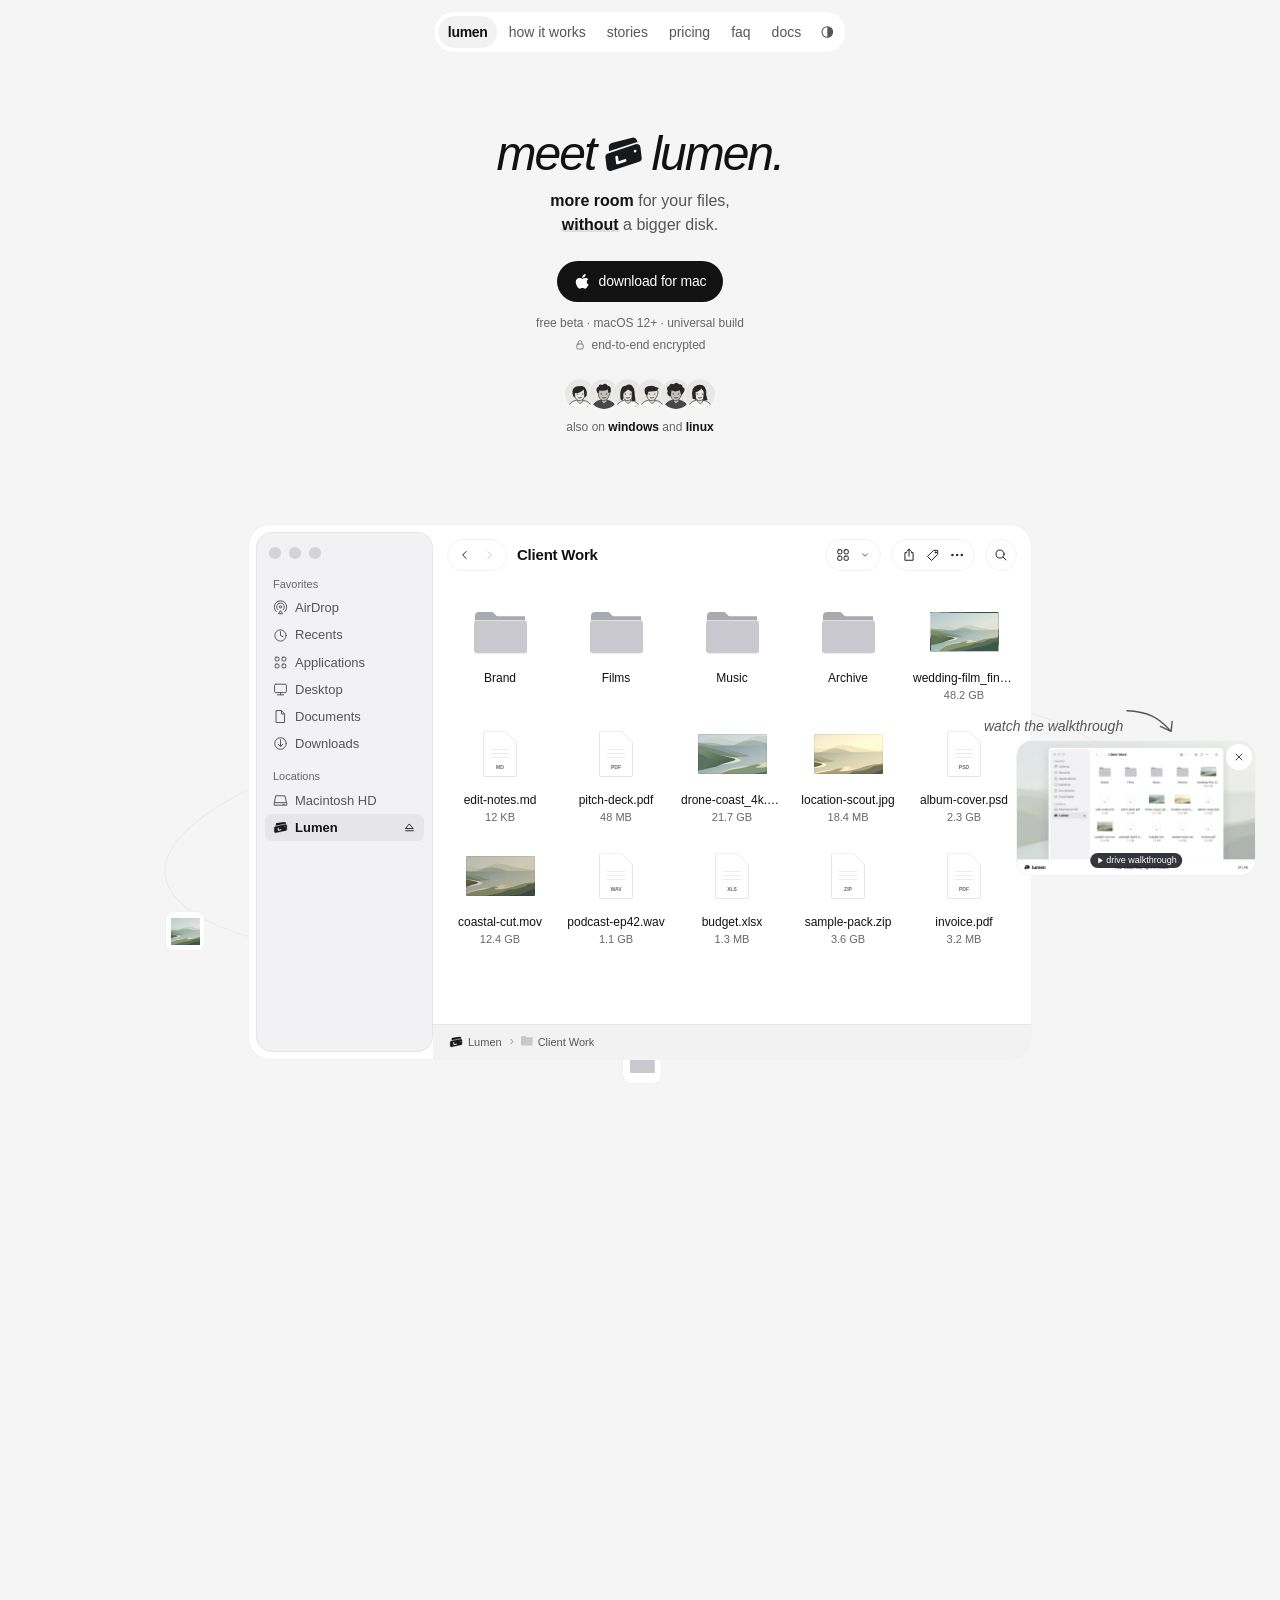
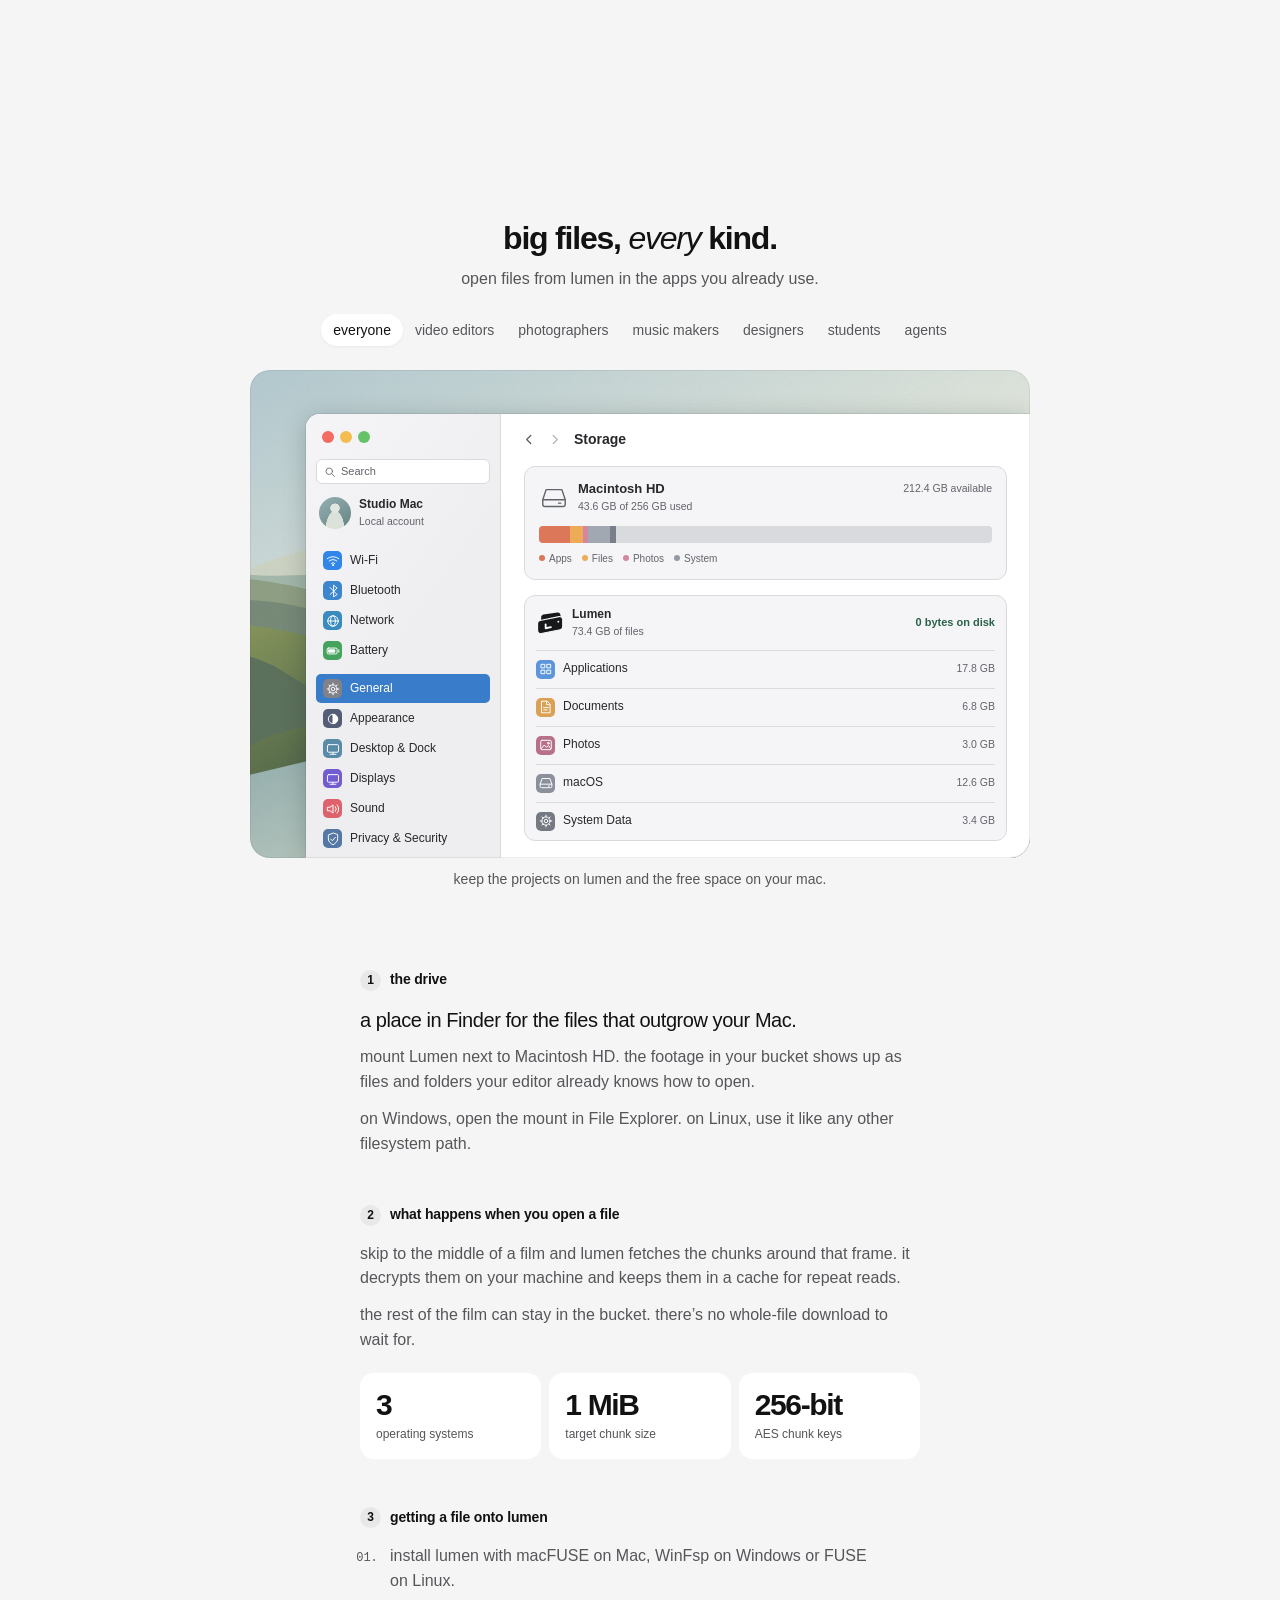
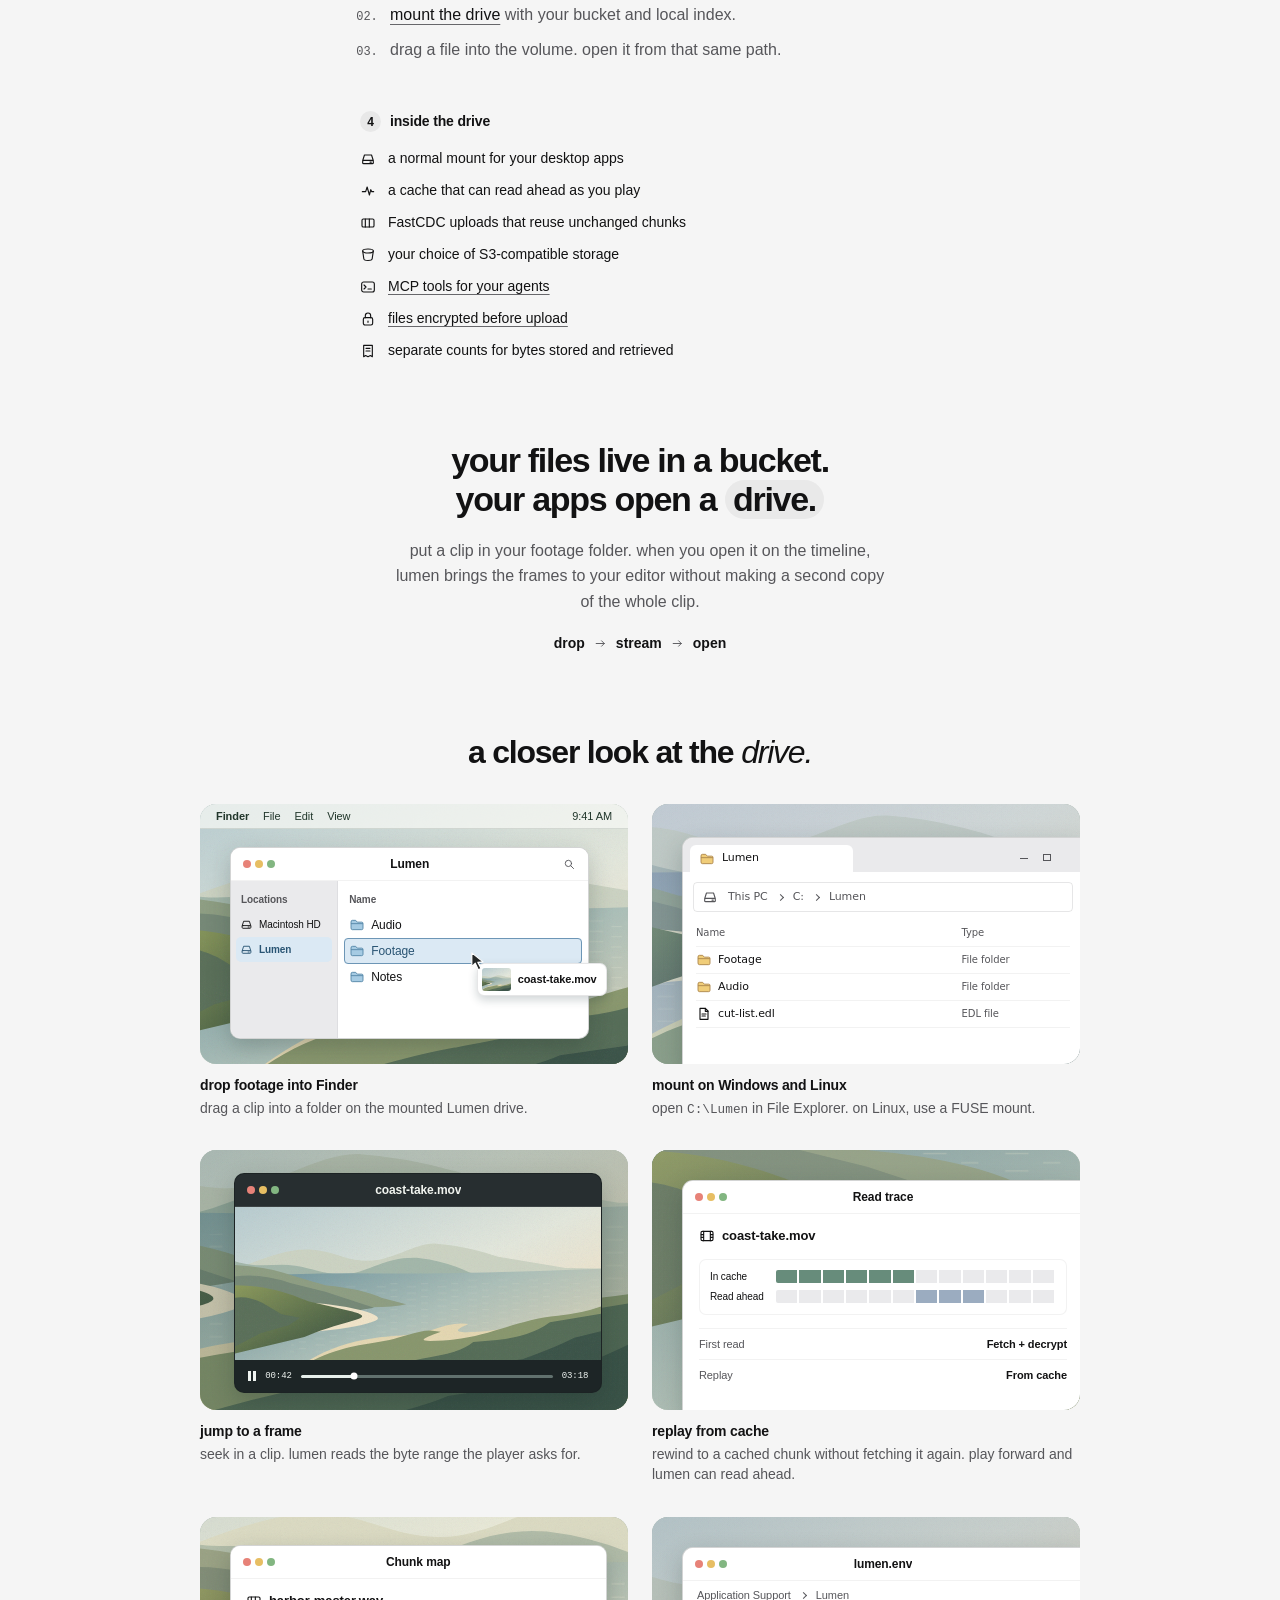
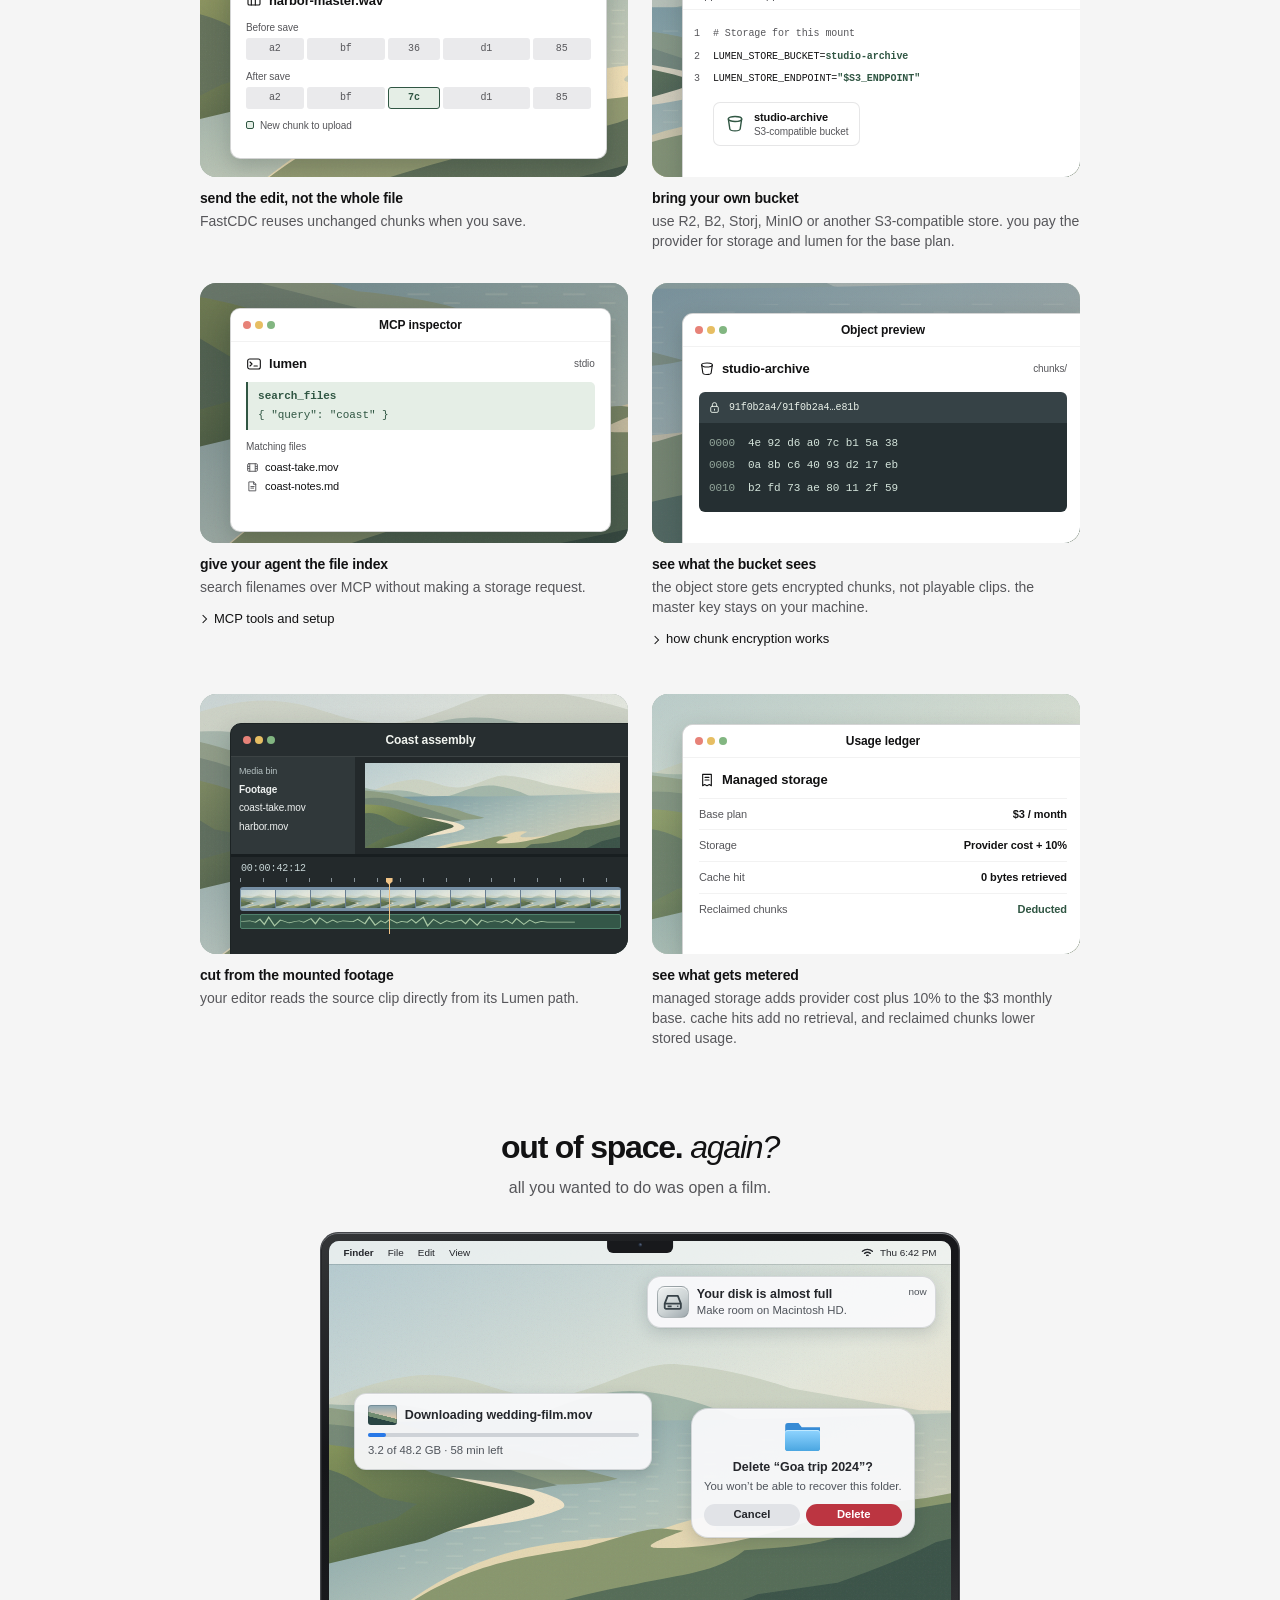
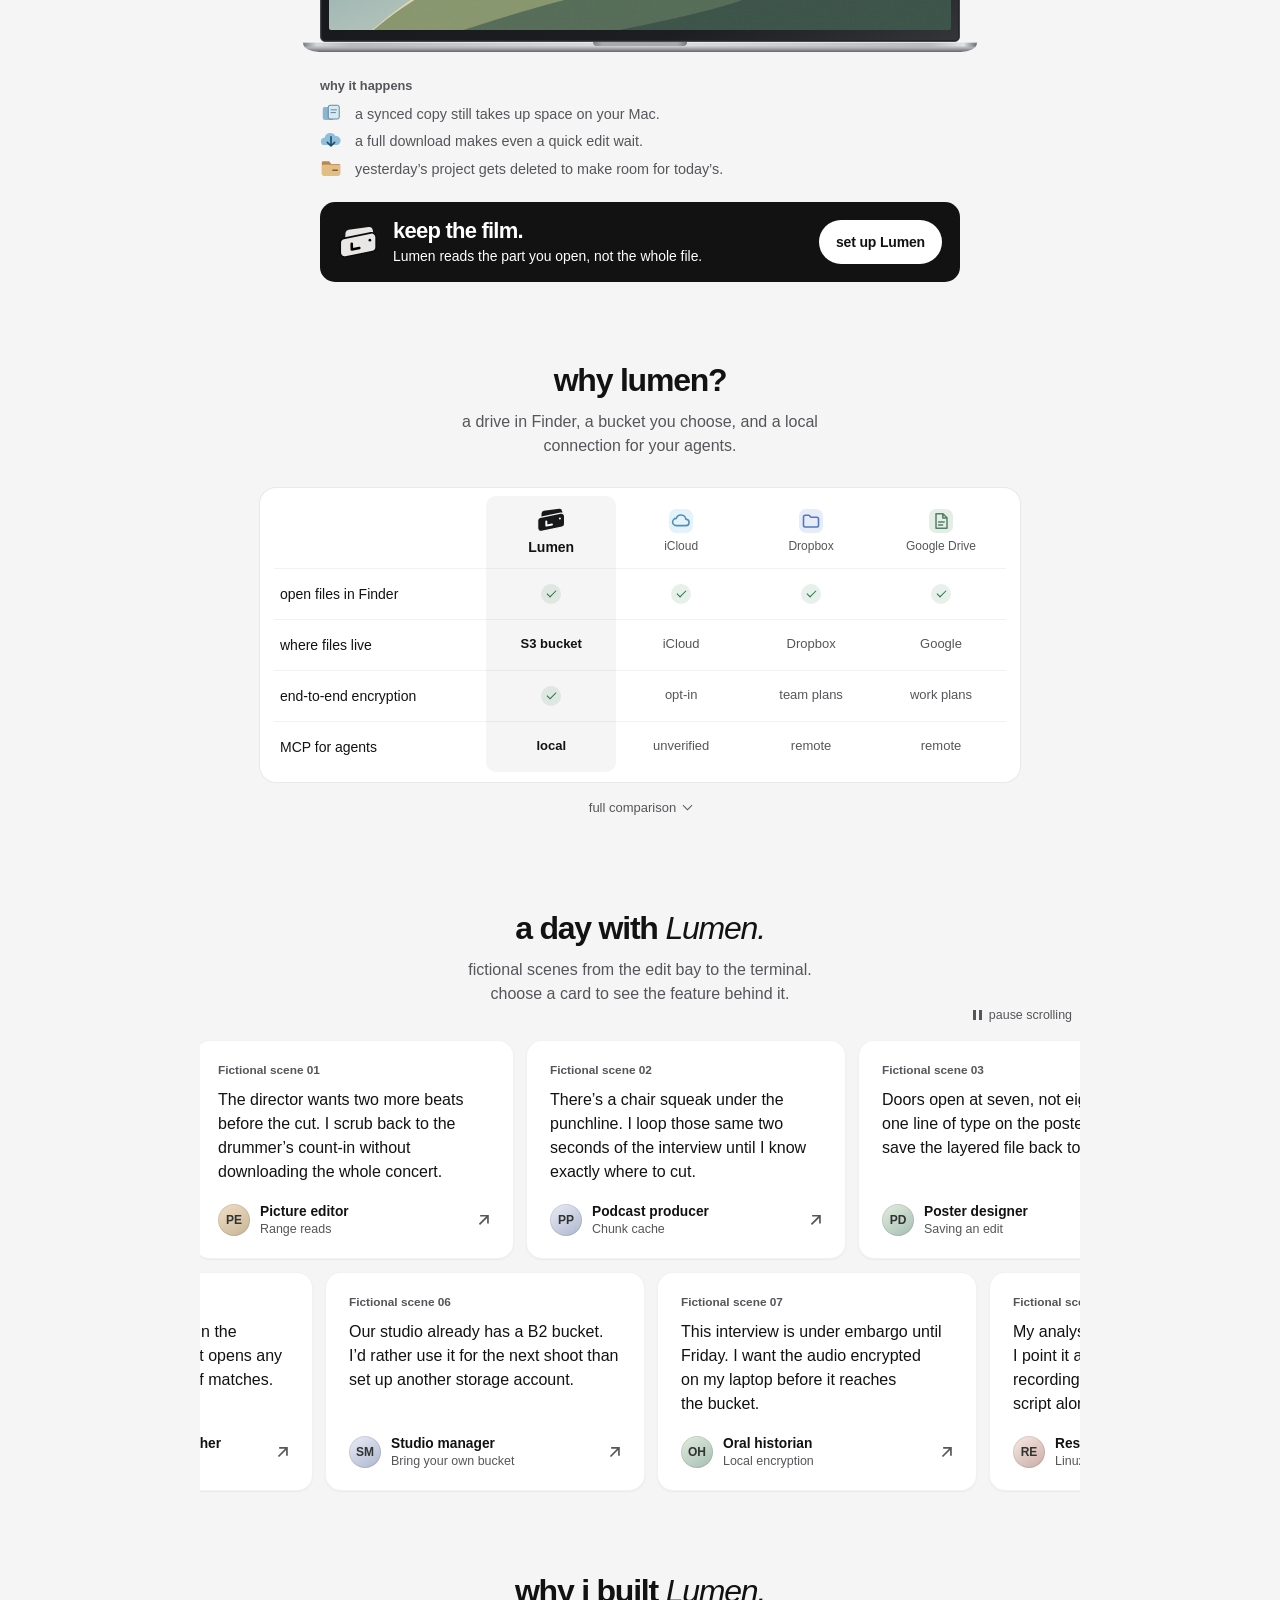
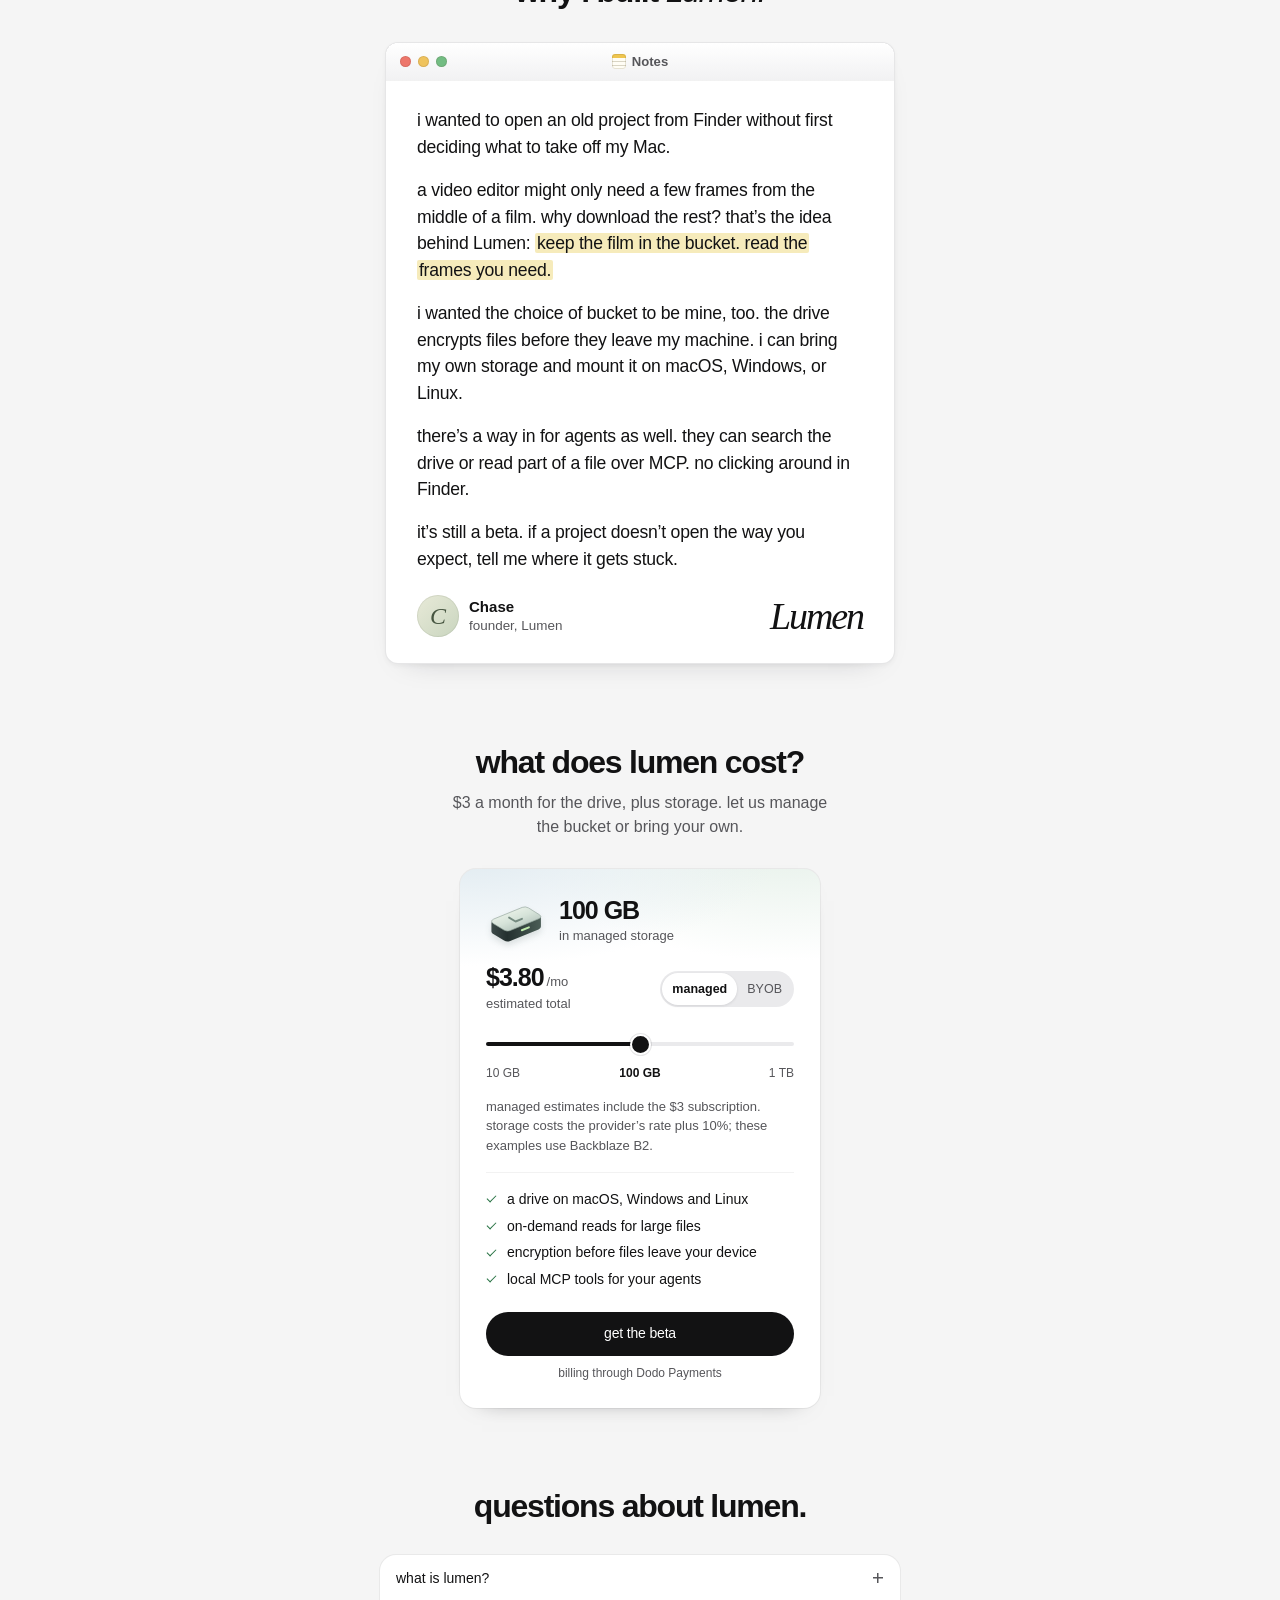
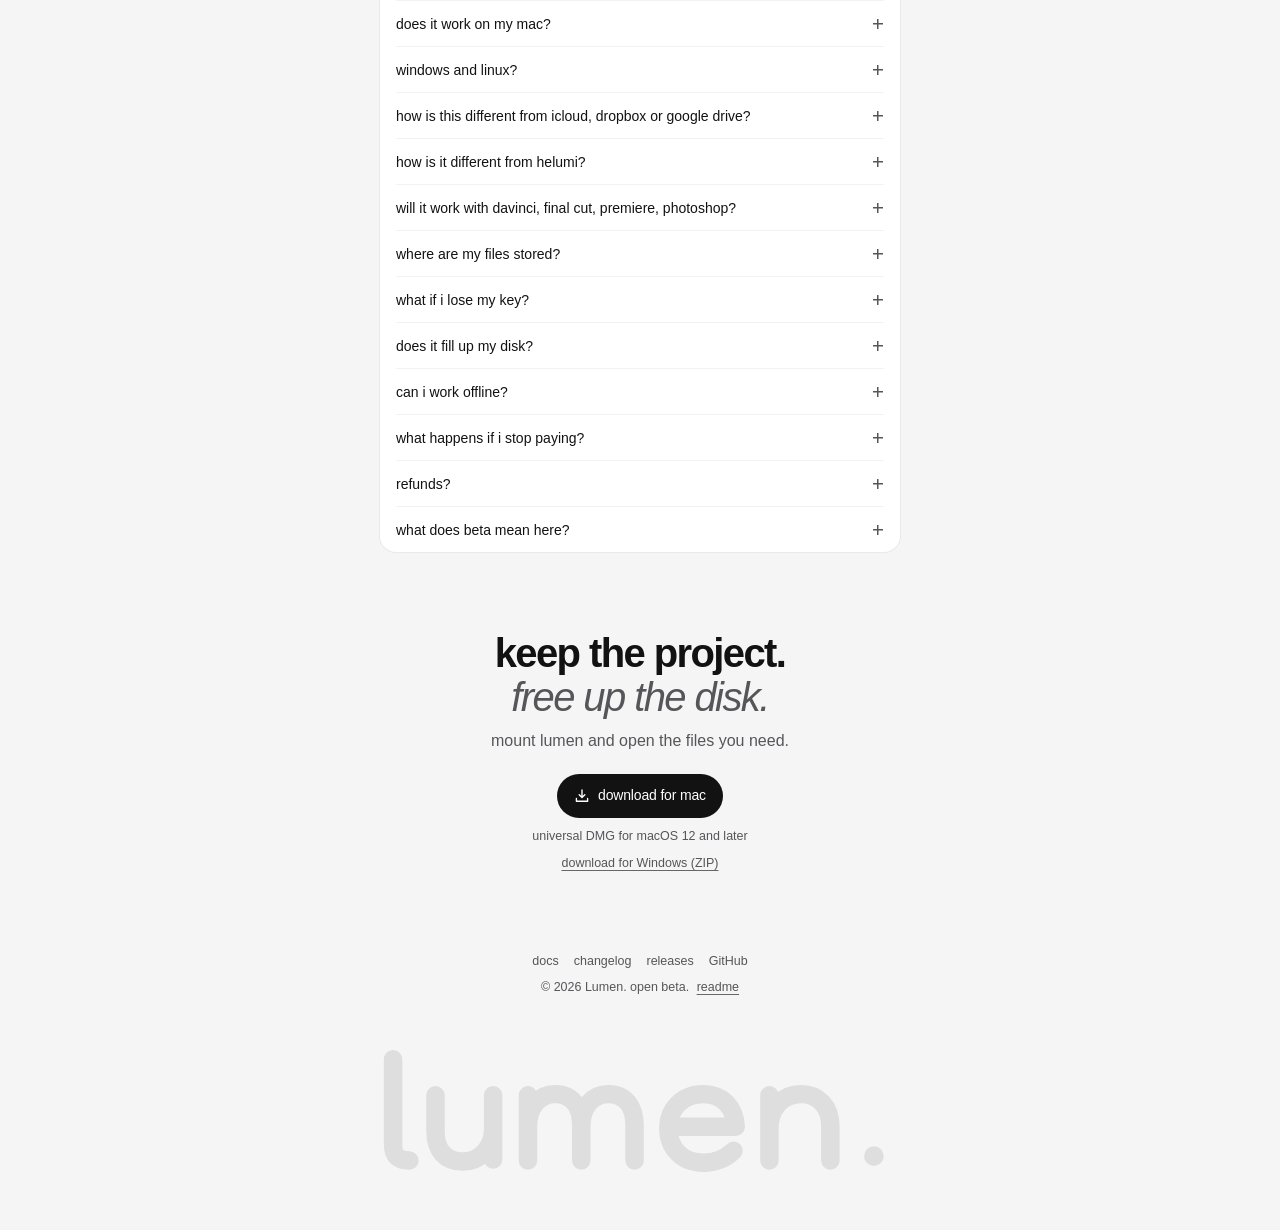
==== commit 509434ff: "Replace competitor testimonials with illustrated Lumen use cases" ====
--- a/docs/index.html
+++ b/docs/index.html
@@ -50,7 +50,7 @@
   <nav class="island" aria-label="Main">
     <a class="wordmark" href="#top" aria-current="location">lumen</a>
     <a href="#what"><span class="nav-wide">how it works</span><span class="nav-short">how</span></a>
-    <a href="#love">love</a><a href="#pricing">pricing</a><a href="#faq">faq</a>
+    <a href="#love">stories</a><a href="#pricing">pricing</a><a href="#faq">faq</a>
     <a class="nav-docs" href="./getting-started.html">docs</a>
     <button type="button" class="theme-switch" data-mode hidden aria-label="Use dark theme" title="Change color theme"><svg class="glyph" aria-hidden="true" focusable="false"><use href="#ui-contrast"/></svg></button>
   </nav>
@@ -603,7 +603,7 @@
 <section class="section wrap centered lf-gallery" id="gets" aria-labelledby="lf-gallery-title">
   <h2 id="lf-gallery-title">a closer look at the <em>drive.</em></h2>
   <div class="lf-grid">
-    <figure class="lf-example">
+    <figure class="lf-example" id="finder-drop" tabindex="-1">
       <div class="lf-scene lf-finder" aria-hidden="true">
         <div class="lf-menubar"><b>Finder</b><span>File</span><span>Edit</span><span>View</span><time datetime="09:41">9:41 AM</time></div>
         <div class="lf-window lf-browser">
@@ -618,7 +618,7 @@
       <figcaption><h3>drop footage into Finder</h3><p>drag a clip into a folder on the mounted Lumen drive.</p></figcaption>
     </figure>
 
-    <figure class="lf-example">
+    <figure class="lf-example" id="platform-mounts" tabindex="-1">
       <div class="lf-scene lf-explorer" aria-hidden="true">
         <div class="lf-window">
           <div class="lf-win-tabs"><span><svg class="lf-icon lf-folder"><use href="#lf-i-folder"/></svg>Lumen</span><i></i></div>
@@ -634,7 +634,7 @@
       <figcaption><h3>mount on Windows and Linux</h3><p>open <code>C:\Lumen</code> in File Explorer. on Linux, use a FUSE mount.</p></figcaption>
     </figure>
 
-    <figure class="lf-example">
+    <figure class="lf-example" id="range-reads" tabindex="-1">
       <div class="lf-scene lf-player" aria-hidden="true">
         <div class="lf-window lf-play-window">
           <div class="lf-titlebar"><i class="lf-lights"></i><b>coast-take.mov</b></div>
@@ -645,7 +645,7 @@
       <figcaption><h3>jump to a frame</h3><p>seek in a clip. lumen reads the byte range the player asks for.</p></figcaption>
     </figure>
 
-    <figure class="lf-example">
+    <figure class="lf-example" id="cached-replay" tabindex="-1">
       <div class="lf-scene lf-cache" aria-hidden="true">
         <div class="lf-window">
           <div class="lf-titlebar"><i class="lf-lights"></i><b>Read trace</b></div>
@@ -660,7 +660,7 @@
       <figcaption><h3>replay from cache</h3><p>rewind to a cached chunk without fetching it again. play forward and lumen can read ahead.</p></figcaption>
     </figure>
 
-    <figure class="lf-example">
+    <figure class="lf-example" id="changed-chunks" tabindex="-1">
       <div class="lf-scene lf-cdc" aria-hidden="true">
         <div class="lf-window">
           <div class="lf-titlebar"><i class="lf-lights"></i><b>Chunk map</b></div>
@@ -677,7 +677,7 @@
       <figcaption><h3>send the edit, not the whole file</h3><p>FastCDC reuses unchanged chunks when you save.</p></figcaption>
     </figure>
 
-    <figure class="lf-example">
+    <figure class="lf-example" id="own-bucket" tabindex="-1">
       <div class="lf-scene lf-storage" aria-hidden="true">
         <div class="lf-window">
           <div class="lf-titlebar"><i class="lf-lights"></i><b>lumen.env</b></div>
@@ -932,124 +932,75 @@
 
 <section id="love" class="section centered" aria-labelledby="lc-title">
   <div class="wrap">
-    <h2 id="lc-title">what people said about <em>Helumi.</em></h2>
-    <p class="letters-deck">these are paraphrases of posts about Helumi, not Lumen endorsements. each card opens the original post.</p>
+    <h2 id="lc-title">a day with <em>Lumen.</em></h2>
+    <p class="letters-deck">fictional scenes from the edit bay to the terminal. choose a card to see the feature behind it.</p>
 
     <div class="lc-board">
       <button type="button" class="lc-toggle" aria-controls="lc-posts" hidden>pause scrolling</button>
       <div class="lc-posts" id="lc-posts">
         <div class="lc-lane">
           <div class="lc-strip">
-            <ul class="lc-set" role="list" aria-label="Posts about Helumi, row 1">
+            <ul class="lc-set" role="list" aria-label="Creative workflows">
               <li>
-                <a class="lc-card" href="https://x.com/Ojash_101/status/2106360422337282082" rel="external noreferrer">
-                  <small class="lc-credit">About Helumi, not Lumen (paraphrase)</small>
-                  <p>Ojash needed a drive like Helumi and signed up within minutes of finding it.</p>
-                  <span class="lc-by"><span class="lc-face" aria-hidden="true">O</span><span><b>Ojash</b><small>@Ojash_101</small></span></span>
+                <a class="lc-card" href="#range-reads">
+                  <small class="lc-credit">Fictional scene 01</small>
+                  <p>The director wants two more beats before the cut. I scrub back to the drummer’s count-in without downloading the whole concert.</p>
+                  <span class="lc-by"><span class="lc-face" aria-hidden="true">PE</span><span><b>Picture editor</b><small>Range reads</small></span></span>
                 </a>
               </li>
               <li>
-                <a class="lc-card" href="https://x.com/MaxJasper_/status/2117719904350769577" rel="external noreferrer">
-                  <small class="lc-credit">About Helumi, not Lumen (paraphrase)</small>
-                  <p>After trying Helumi and SpaceFS, Max found Helumi the more reliable of the two.</p>
-                  <span class="lc-by"><span class="lc-face" aria-hidden="true">M</span><span><b>Max</b><small>@MaxJasper_</small></span></span>
+                <a class="lc-card" href="#cached-replay">
+                  <small class="lc-credit">Fictional scene 02</small>
+                  <p>There’s a chair squeak under the punchline. I loop those same two seconds of the interview until I know exactly where to cut.</p>
+                  <span class="lc-by"><span class="lc-face" aria-hidden="true">PP</span><span><b>Podcast producer</b><small>Chunk cache</small></span></span>
                 </a>
               </li>
               <li>
-                <a class="lc-card" href="https://x.com/mohastaf/status/2112946646061588524" rel="external noreferrer">
-                  <small class="lc-credit">About Helumi, not Lumen (paraphrase)</small>
-                  <p>Mustaf edited large videos without crowding the Mac. The founder also shipped an improvement that day.</p>
-                  <span class="lc-by"><span class="lc-face" aria-hidden="true">M</span><span><b>Mustaf</b><small>@mohastaf</small></span></span>
+                <a class="lc-card" href="#changed-chunks">
+                  <small class="lc-credit">Fictional scene 03</small>
+                  <p>Doors open at seven, not eight. I fix one line of type on the poster and save the layered file back to the drive.</p>
+                  <span class="lc-by"><span class="lc-face" aria-hidden="true">PD</span><span><b>Poster designer</b><small>Saving an edit</small></span></span>
                 </a>
               </li>
               <li>
-                <a class="lc-card" href="https://x.com/Shonik/status/2107031716028411972" rel="external noreferrer">
-                  <small class="lc-credit">About Helumi, not Lumen (paraphrase)</small>
-                  <p>For Shonik, clearing space on the Mac had been a struggle, and Helumi helped.</p>
-                  <span class="lc-by"><span class="lc-face" aria-hidden="true">S</span><span><b>Shonik</b><small>@Shonik</small></span></span>
+                <a class="lc-card" href="#finder-drop">
+                  <small class="lc-credit">Fictional scene 04</small>
+                  <p>Camera A caught the vows. Camera B caught the dog stealing a sandwich. I drop both takes into the wedding folder in Finder.</p>
+                  <span class="lc-by"><span class="lc-face" aria-hidden="true">WV</span><span><b>Wedding videographer</b><small>Adding footage</small></span></span>
+                </a>
+              </li>
+            </ul>
+          </div>
+        </div>
+        <div class="lc-lane" data-reverse>
+          <div class="lc-strip">
+            <ul class="lc-set" role="list" aria-label="Research and studio workflows">
+              <li>
+                <a class="lc-card" href="#agents">
+                  <small class="lc-credit">Fictional scene 05</small>
+                  <p>I remember putting “rain” in the filename. Before my agent opens any footage, I ask it for a list of matches.</p>
+                  <span class="lc-by"><span class="lc-face" aria-hidden="true">DR</span><span><b>Documentary researcher</b><small>MCP search</small></span></span>
                 </a>
               </li>
               <li>
-                <a class="lc-card" href="https://x.com/whereIsOneee/status/2106857535063941172" rel="external noreferrer">
-                  <small class="lc-credit">About Helumi, not Lumen (paraphrase)</small>
-                  <p>The price of upgrading a Mac’s internal storage made the idea interesting to 1.ONE.</p>
-                  <span class="lc-by"><span class="lc-face" aria-hidden="true">1</span><span><b>1.ONE</b><small>@whereIsOneee</small></span></span>
+                <a class="lc-card" href="#own-bucket">
+                  <small class="lc-credit">Fictional scene 06</small>
+                  <p>Our studio already has a B2 bucket. I’d rather use it for the next shoot than set up another storage account.</p>
+                  <span class="lc-by"><span class="lc-face" aria-hidden="true">SM</span><span><b>Studio manager</b><small>Bring your own bucket</small></span></span>
                 </a>
               </li>
               <li>
-                <a class="lc-card" href="https://x.com/hii_mohit/status/2106024890772111733" rel="external noreferrer">
-                  <small class="lc-credit">About Helumi, not Lumen (paraphrase)</small>
-                  <p>Mohit had already been looking for the kind of drive Helumi offered.</p>
-                  <span class="lc-by"><span class="lc-face" aria-hidden="true">MV</span><span><b>Mohit Vaswani</b><small>@hii_mohit</small></span></span>
+                <a class="lc-card" href="#security">
+                  <small class="lc-credit">Fictional scene 07</small>
+                  <p>This interview is under embargo until Friday. I want the audio encrypted on my laptop before it reaches the bucket.</p>
+                  <span class="lc-by"><span class="lc-face" aria-hidden="true">OH</span><span><b>Oral historian</b><small>Local encryption</small></span></span>
                 </a>
               </li>
               <li>
-                <a class="lc-card" href="https://x.com/ntgyc/status/2110055444328980980" rel="external noreferrer">
-                  <small class="lc-credit">About Helumi, not Lumen (paraphrase)</small>
-                  <p>Nate shared a positive first impression just after downloading Helumi.</p>
-                  <span class="lc-by"><span class="lc-face" aria-hidden="true">N</span><span><b>Nate</b><small>@ntgyc</small></span></span>
-                </a>
-              </li>
-            </ul>
-          </div>
-        </div>
-        <div class="lc-lane" data-reverse>
-          <div class="lc-strip">
-            <ul class="lc-set" role="list" aria-label="Posts about Helumi, row 2">
-              <li>
-                <a class="lc-card" href="https://x.com/rudraxx13/status/2106994250550497742" rel="external noreferrer">
-                  <small class="lc-credit">About Helumi, not Lumen (paraphrase)</small>
-                  <p>Rudra liked opening files the usual way without setting aside disk space for them.</p>
-                  <span class="lc-by"><span class="lc-face" aria-hidden="true">RS</span><span><b>Rudra Satani</b><small>@rudraxx13</small></span></span>
-                </a>
-              </li>
-              <li>
-                <a class="lc-card" href="https://x.com/hitrishala/status/2110434678041870576" rel="external noreferrer">
-                  <small class="lc-credit">About Helumi, not Lumen (paraphrase)</small>
-                  <p>Extra storage appealed to TRISHALA because the everyday Mac workflow could stay the same.</p>
-                  <span class="lc-by"><span class="lc-face" aria-hidden="true">T</span><span><b>TRISHALA</b><small>@hitrishala</small></span></span>
-                </a>
-              </li>
-              <li>
-                <a class="lc-card" href="https://x.com/domene/status/2110243177588232533" rel="external noreferrer">
-                  <small class="lc-credit">About Helumi, not Lumen (paraphrase)</small>
-                  <p>Jose liked both the idea behind Helumi and how the product looked.</p>
-                  <span class="lc-by"><span class="lc-face" aria-hidden="true">JD</span><span><b>Jose Domene</b><small>@domene</small></span></span>
-                </a>
-              </li>
-              <li>
-                <a class="lc-card" href="https://x.com/cupseycode/status/2106780306388758865" rel="external noreferrer">
-                  <small class="lc-credit">About Helumi, not Lumen (paraphrase)</small>
-                  <p>Cupsey asked whether a file on the Helumi drive really opens as usual in Finder.</p>
-                  <span class="lc-by"><span class="lc-face" aria-hidden="true">C</span><span><b>Cupsey</b><small>@cupseycode</small></span></span>
-                </a>
-              </li>
-              <li>
-                <a class="lc-card" href="https://x.com/ahmedgagan11/status/2106282282722238967" rel="external noreferrer">
-                  <small class="lc-credit">About Helumi, not Lumen (paraphrase)</small>
-                  <p>Ahmed singled out the Helumi landing page for praise.</p>
-                  <span class="lc-by"><span class="lc-face" aria-hidden="true">AG</span><span><b>Ahmed Gagan</b><small>@ahmedgagan11</small></span></span>
-                </a>
-              </li>
-              <li>
-                <a class="lc-card" href="https://x.com/attacomsian/status/2106315556320387406" rel="external noreferrer">
-                  <small class="lc-credit">About Helumi, not Lumen (paraphrase)</small>
-                  <p>It was the website that caught Atta’s eye.</p>
-                  <span class="lc-by"><span class="lc-face" aria-hidden="true">A</span><span><b>Atta</b><small>@attacomsian</small></span></span>
-                </a>
-              </li>
-              <li>
-                <a class="lc-card" href="https://x.com/nucro/status/2110013381730062745" rel="external noreferrer">
-                  <small class="lc-credit">About Helumi, not Lumen (paraphrase)</small>
-                  <p>Orçun liked the look of Helumi and responded as a fellow Mac app developer.</p>
-                  <span class="lc-by"><span class="lc-face" aria-hidden="true">OF</span><span><b>Orçun Flanör</b><small>@nucro</small></span></span>
-                </a>
-              </li>
-              <li>
-                <a class="lc-card" href="https://x.com/amitkushh/status/2106023424003051639" rel="external noreferrer">
-                  <small class="lc-credit">About Helumi, not Lumen (paraphrase)</small>
-                  <p>Amit cheered on the team and the product they’d made.</p>
-                  <span class="lc-by"><span class="lc-face" aria-hidden="true">AK</span><span><b>Amit Kushwaha</b><small>@amitkushh</small></span></span>
+                <a class="lc-card" href="#platform-mounts">
+                  <small class="lc-credit">Fictional scene 08</small>
+                  <p>My analysis script takes a folder path. I point it at the mounted field recordings on Linux and leave the script alone.</p>
+                  <span class="lc-by"><span class="lc-face" aria-hidden="true">RE</span><span><b>Research engineer</b><small>Linux mount</small></span></span>
                 </a>
               </li>
             </ul>
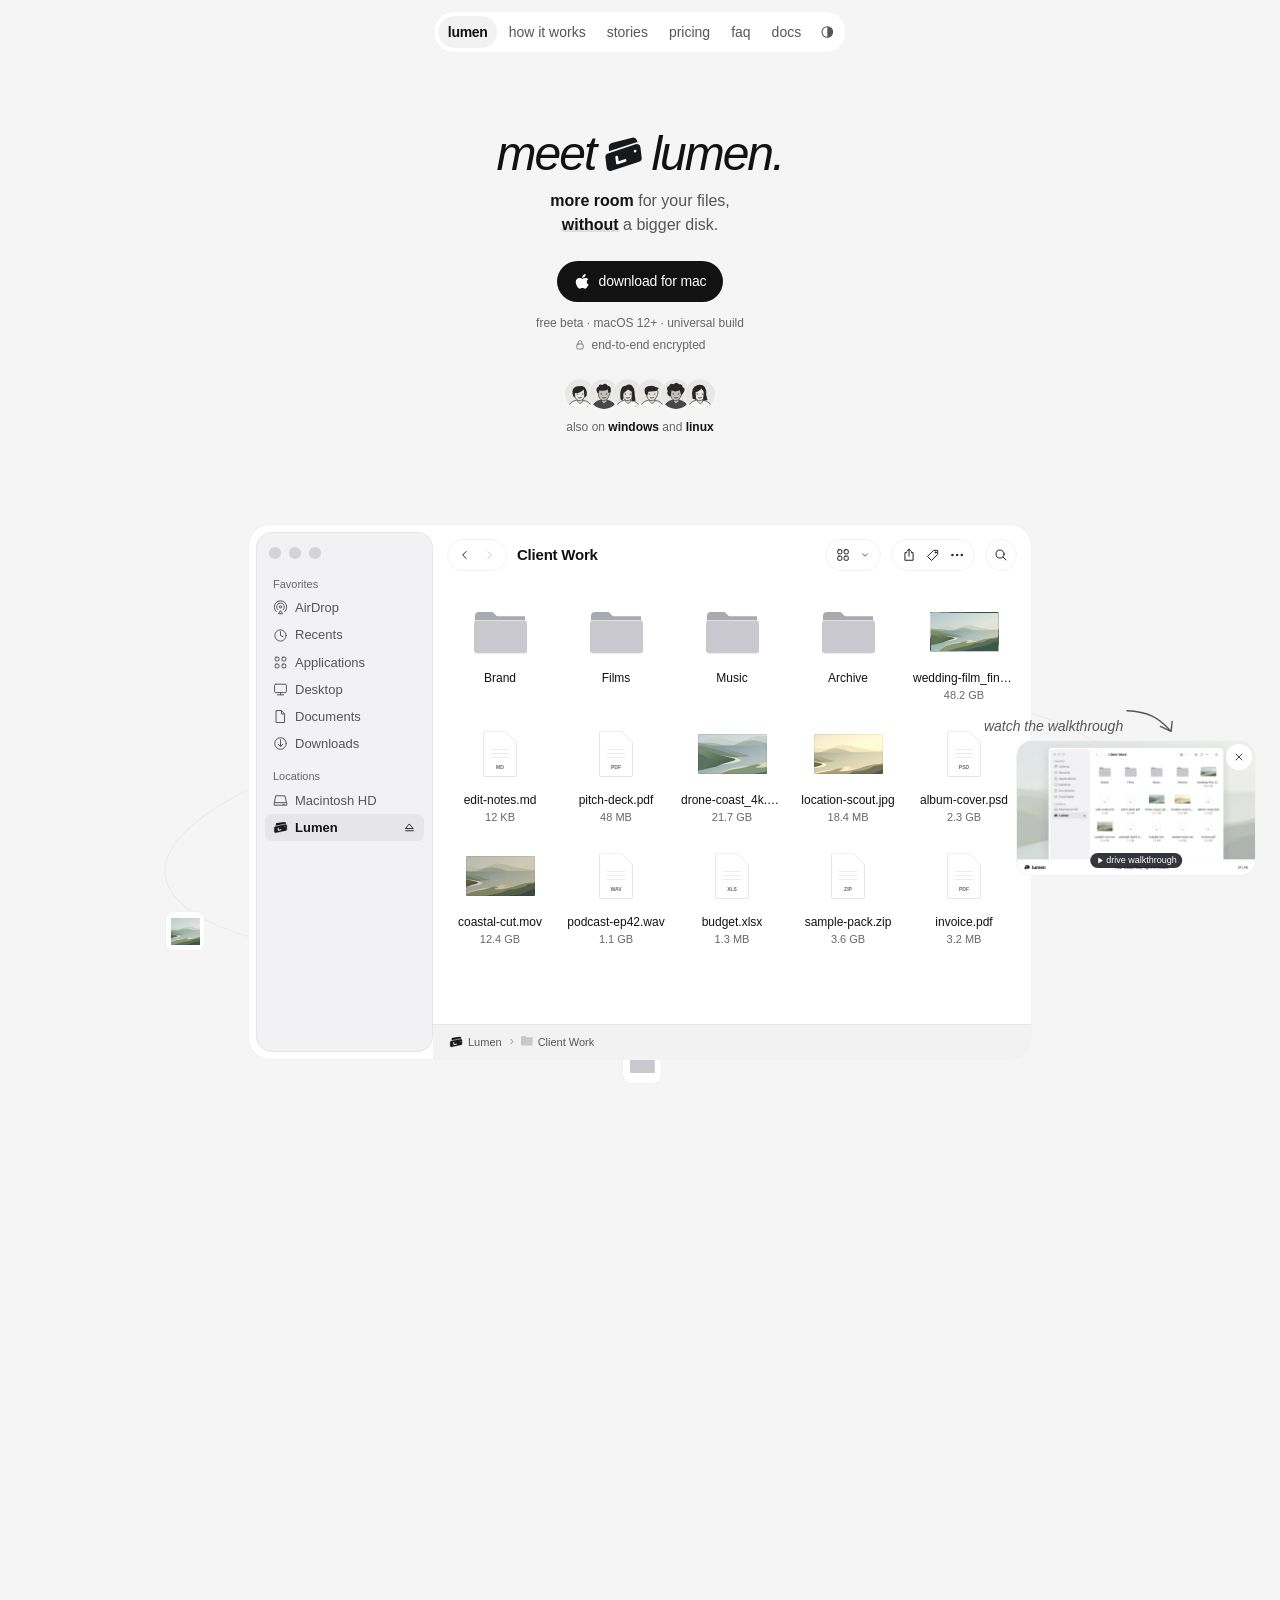
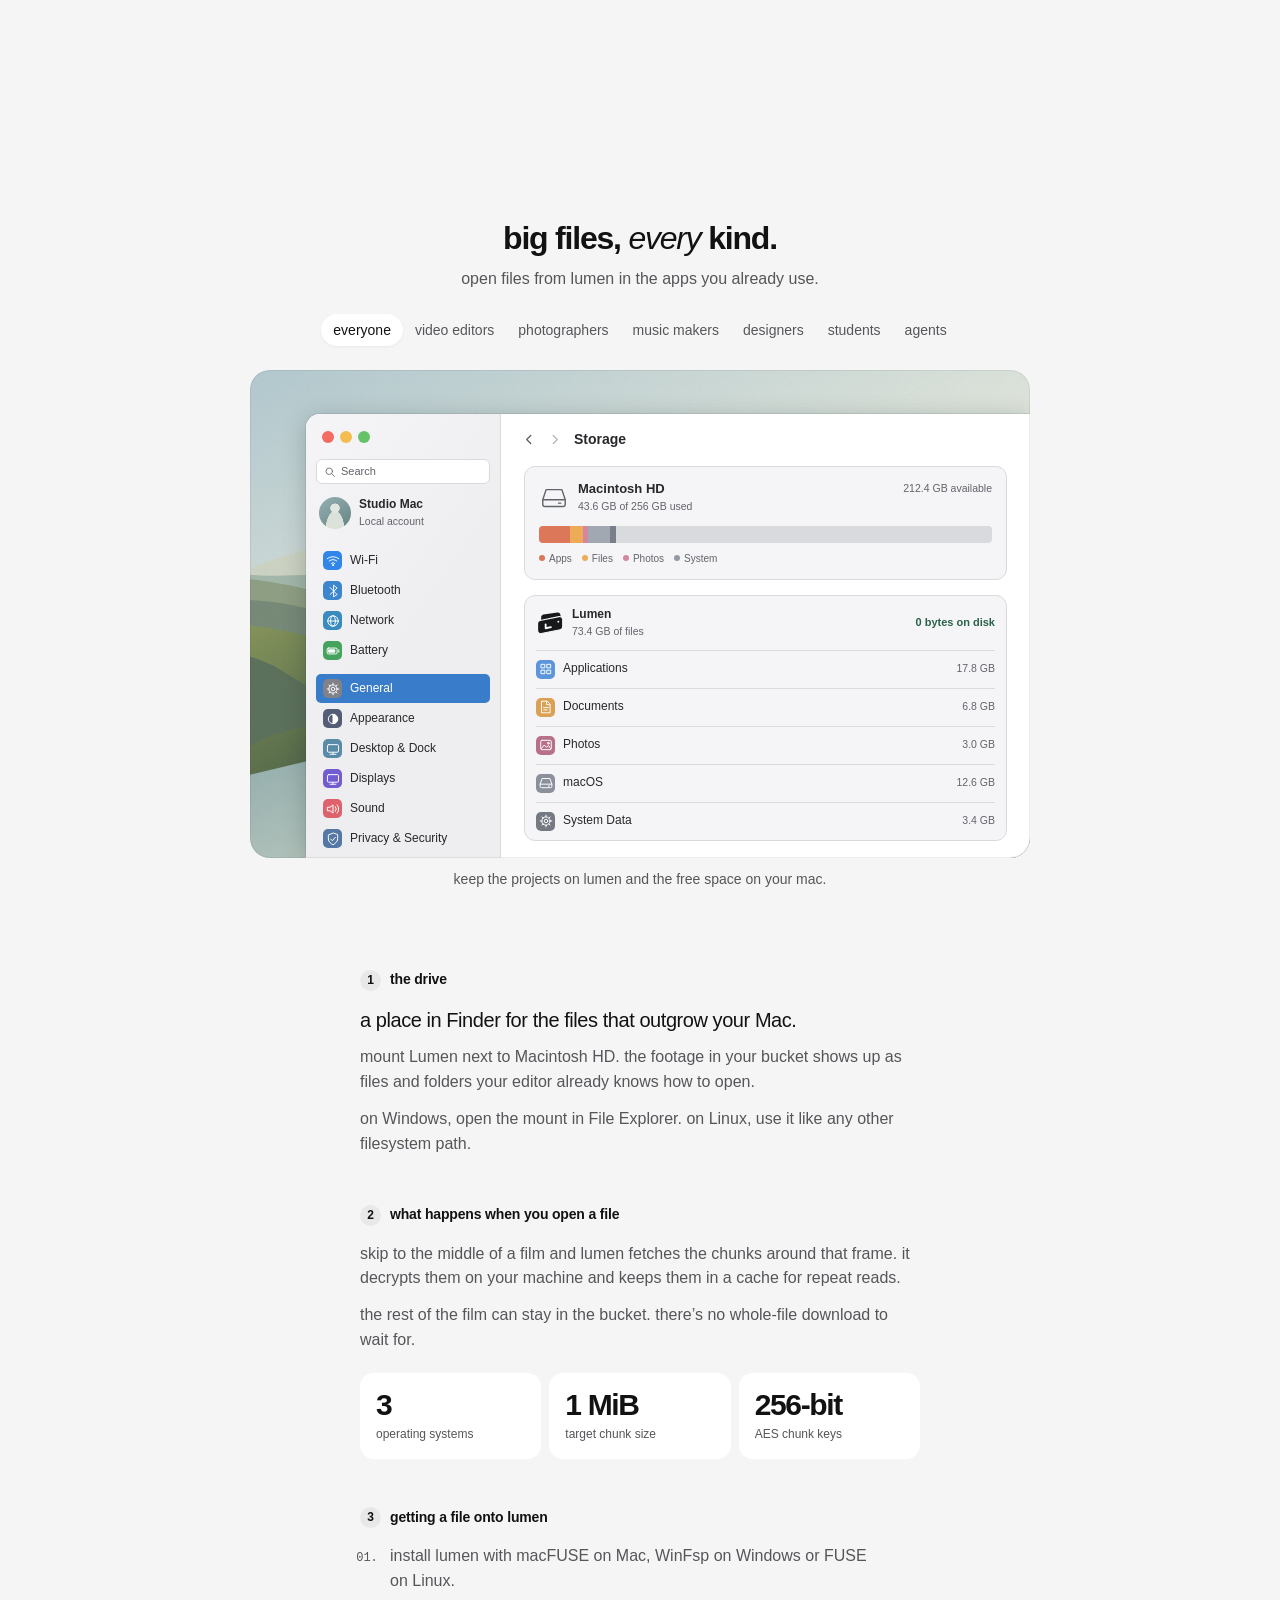
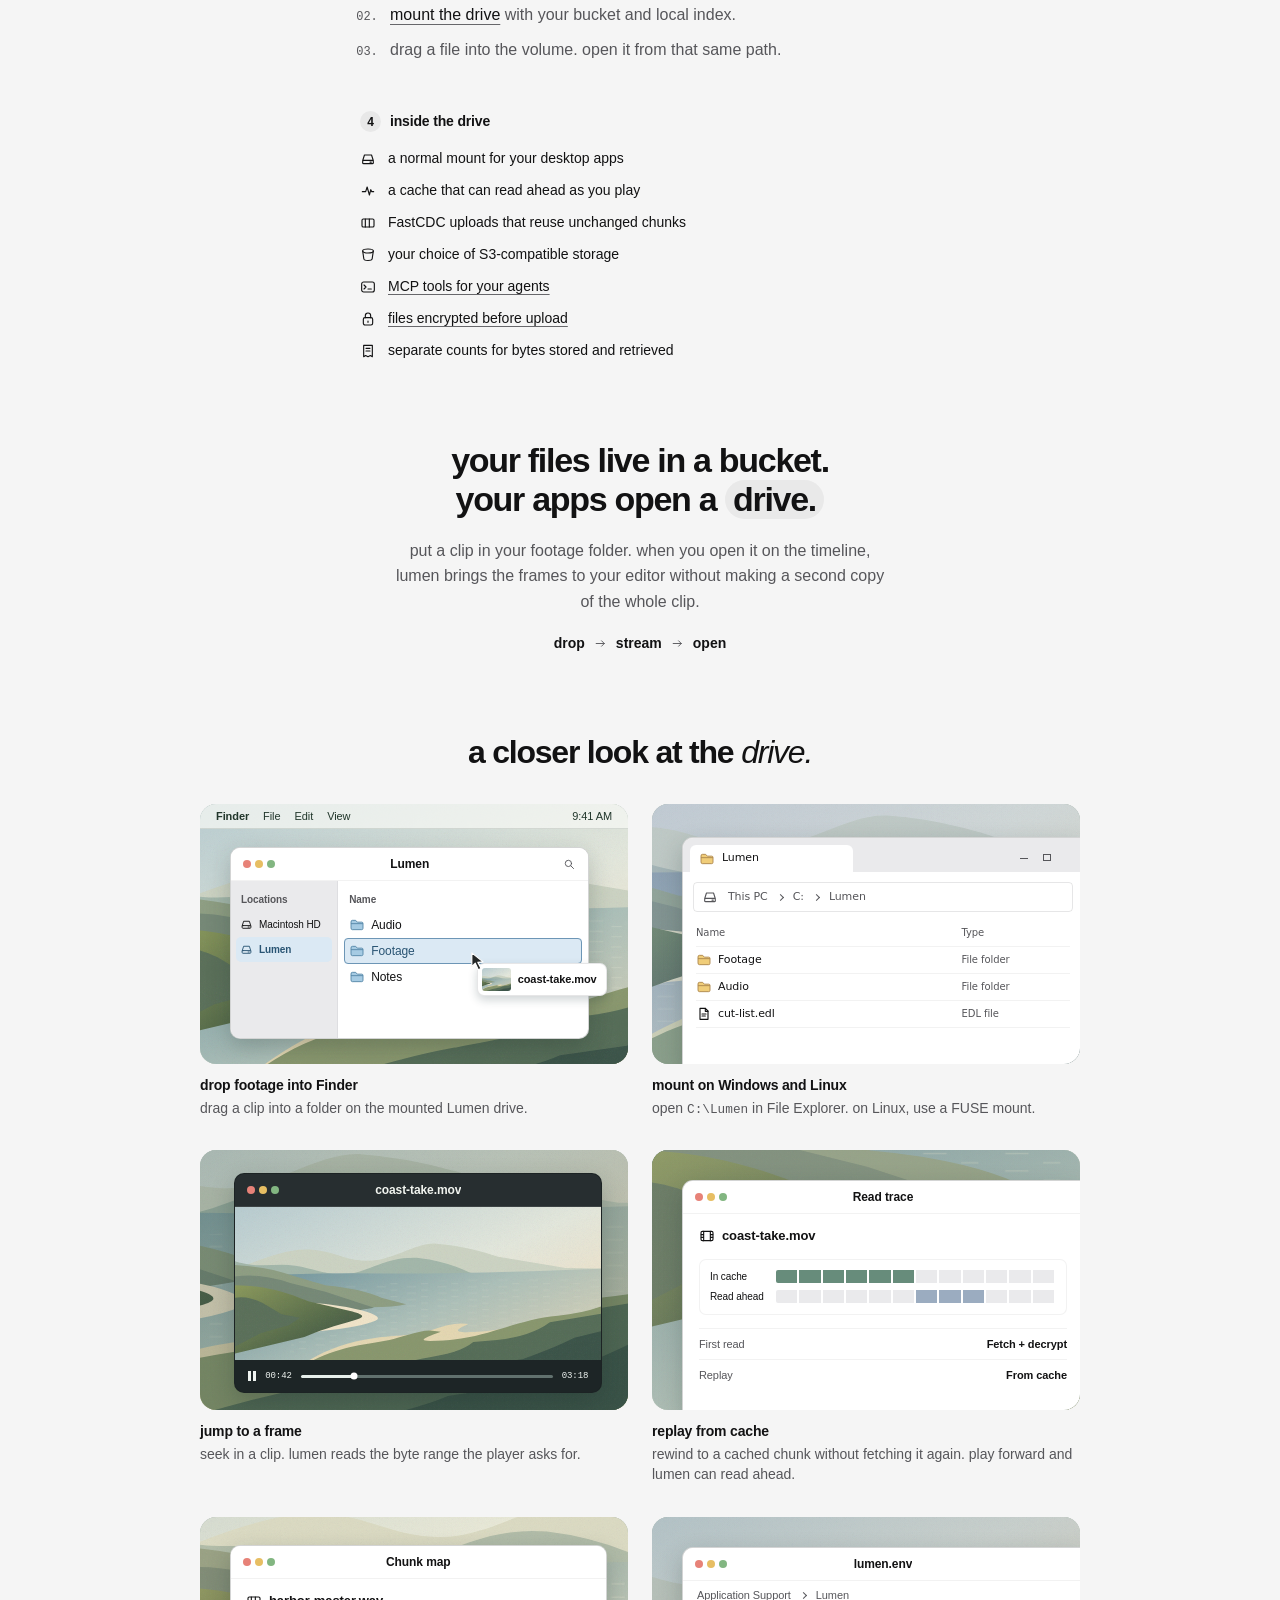
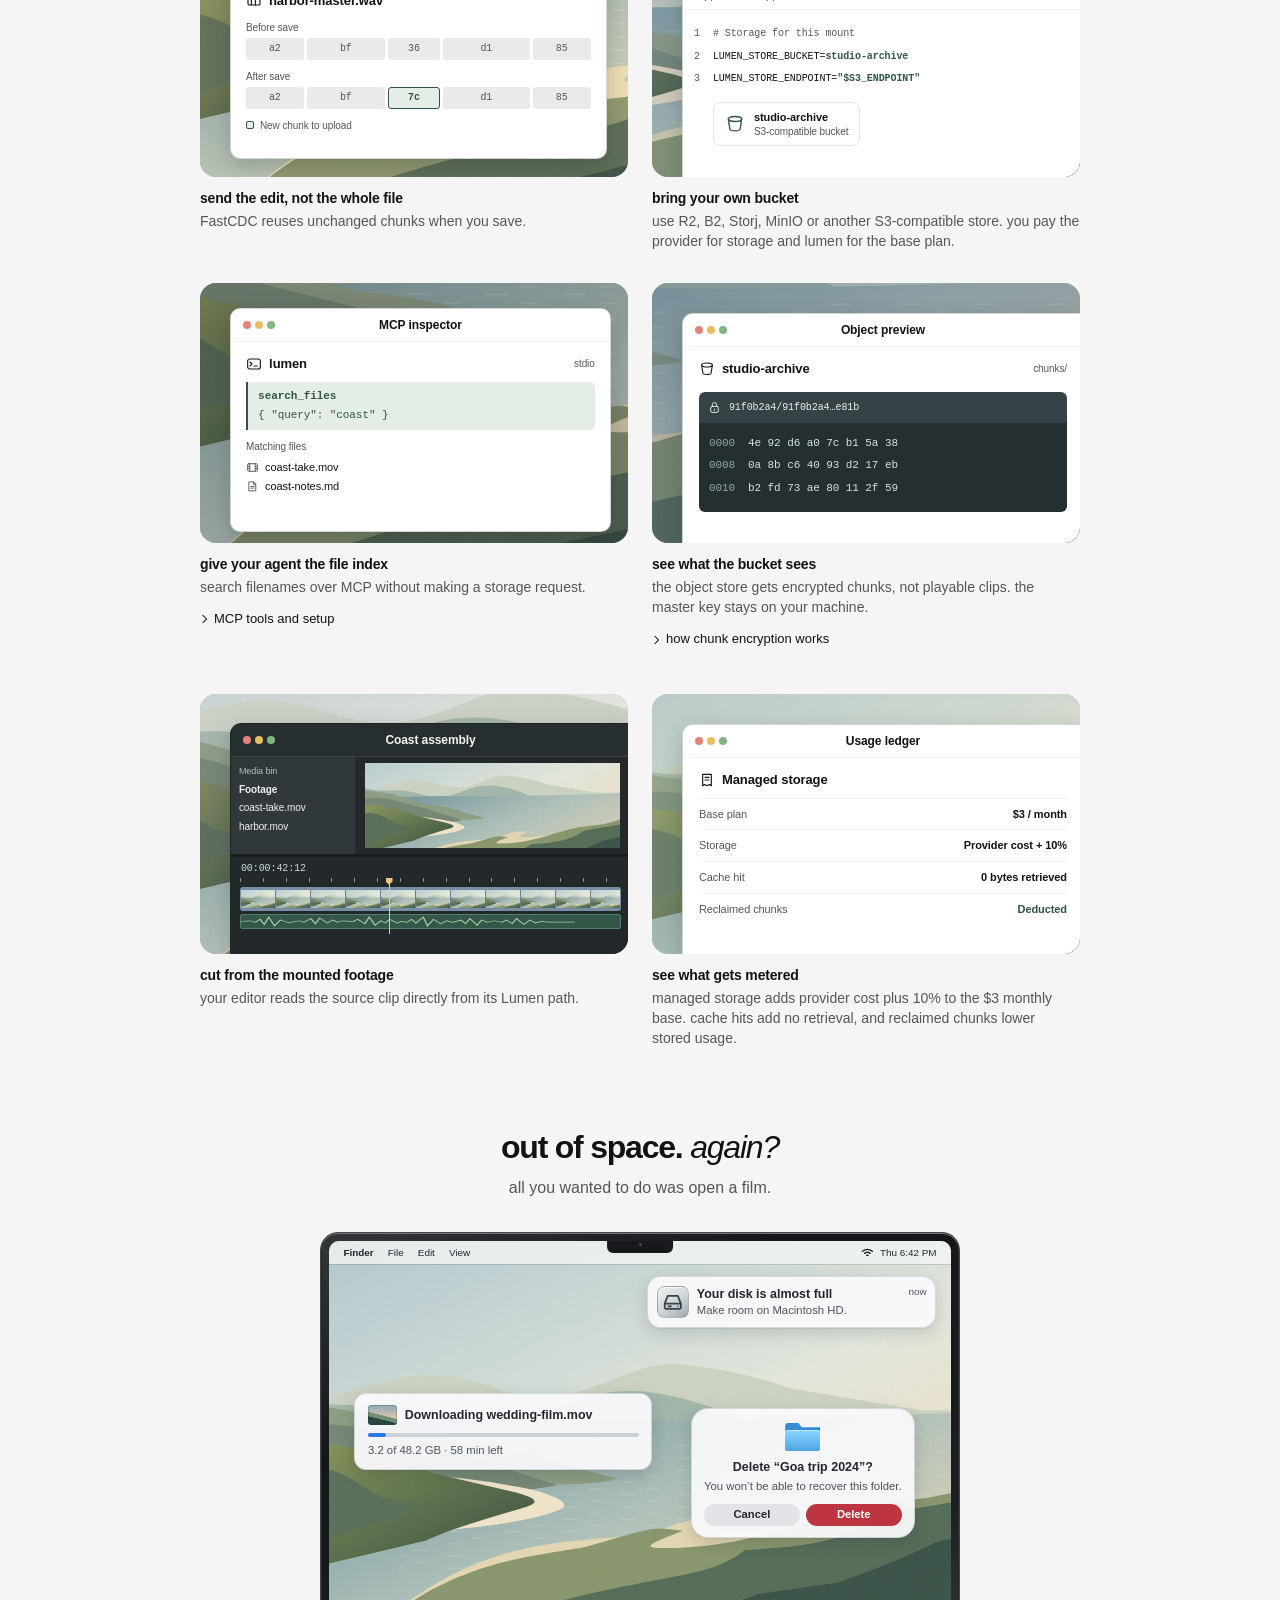
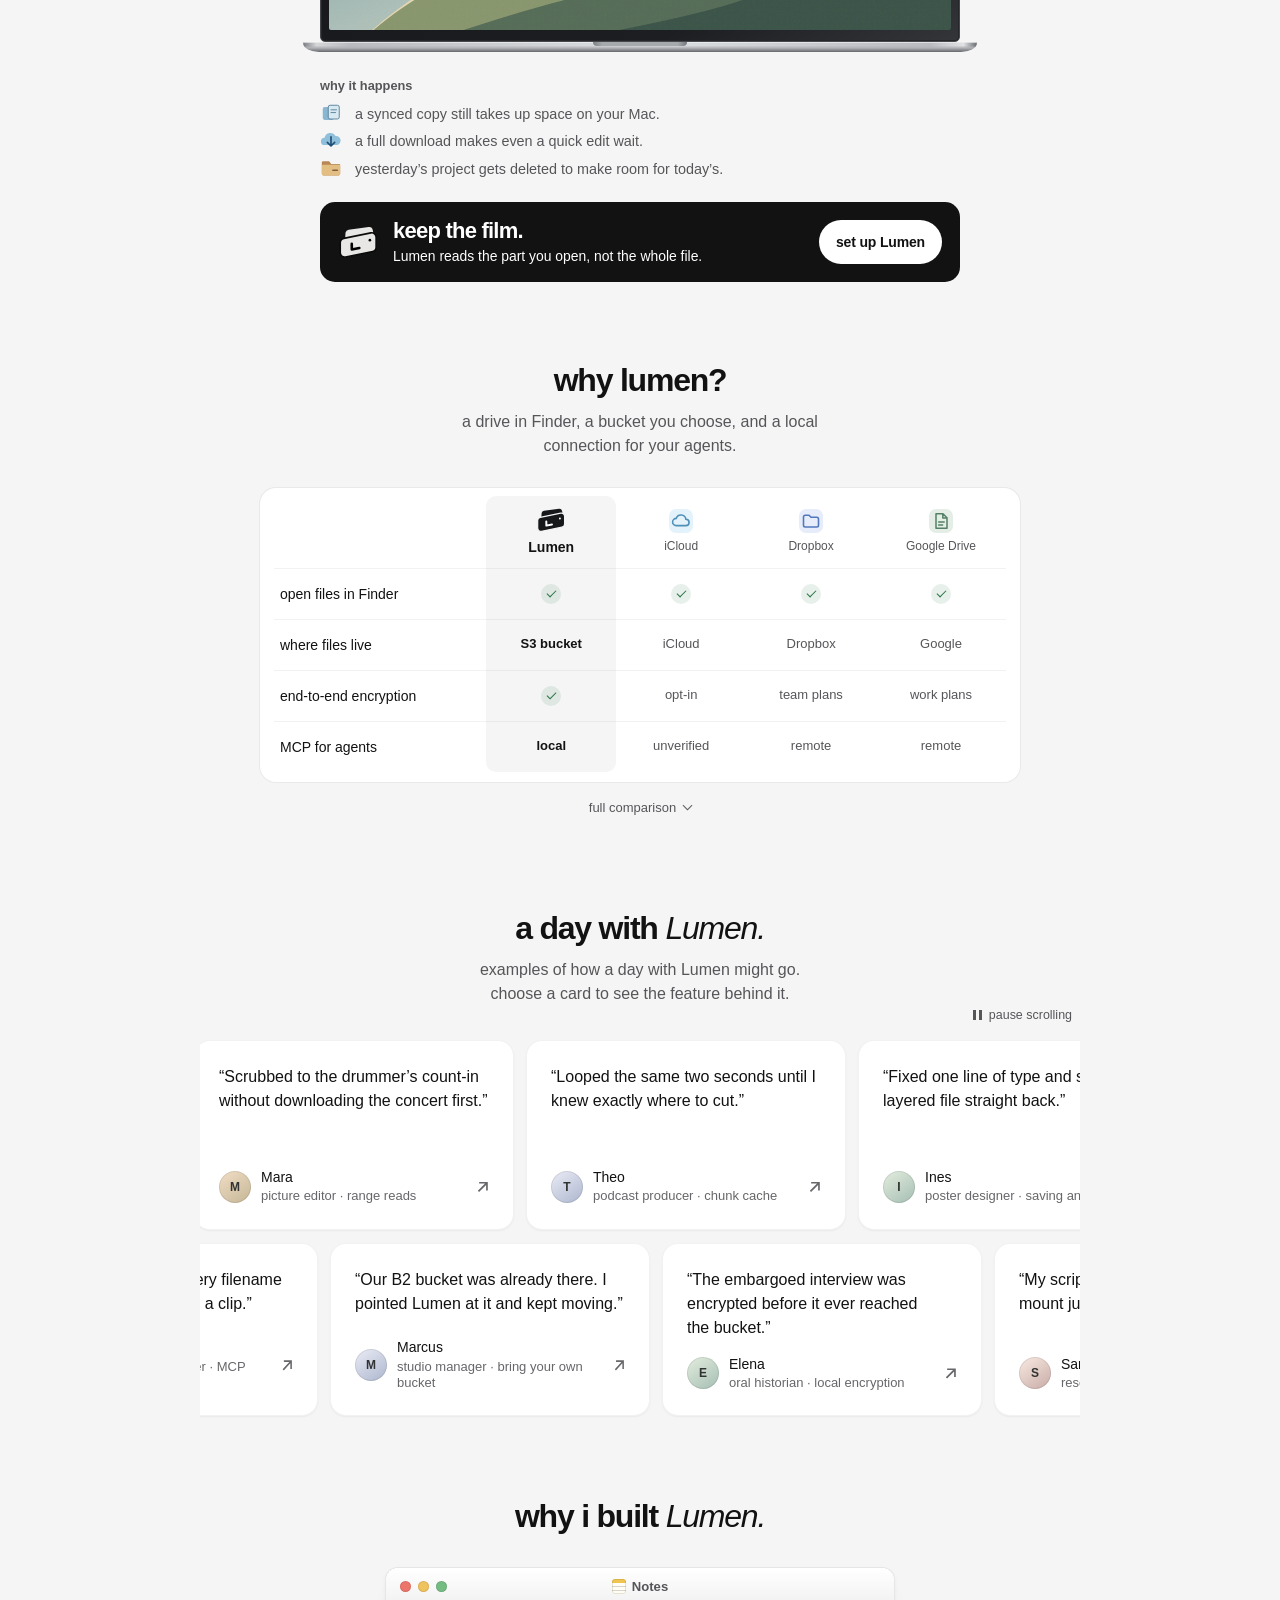
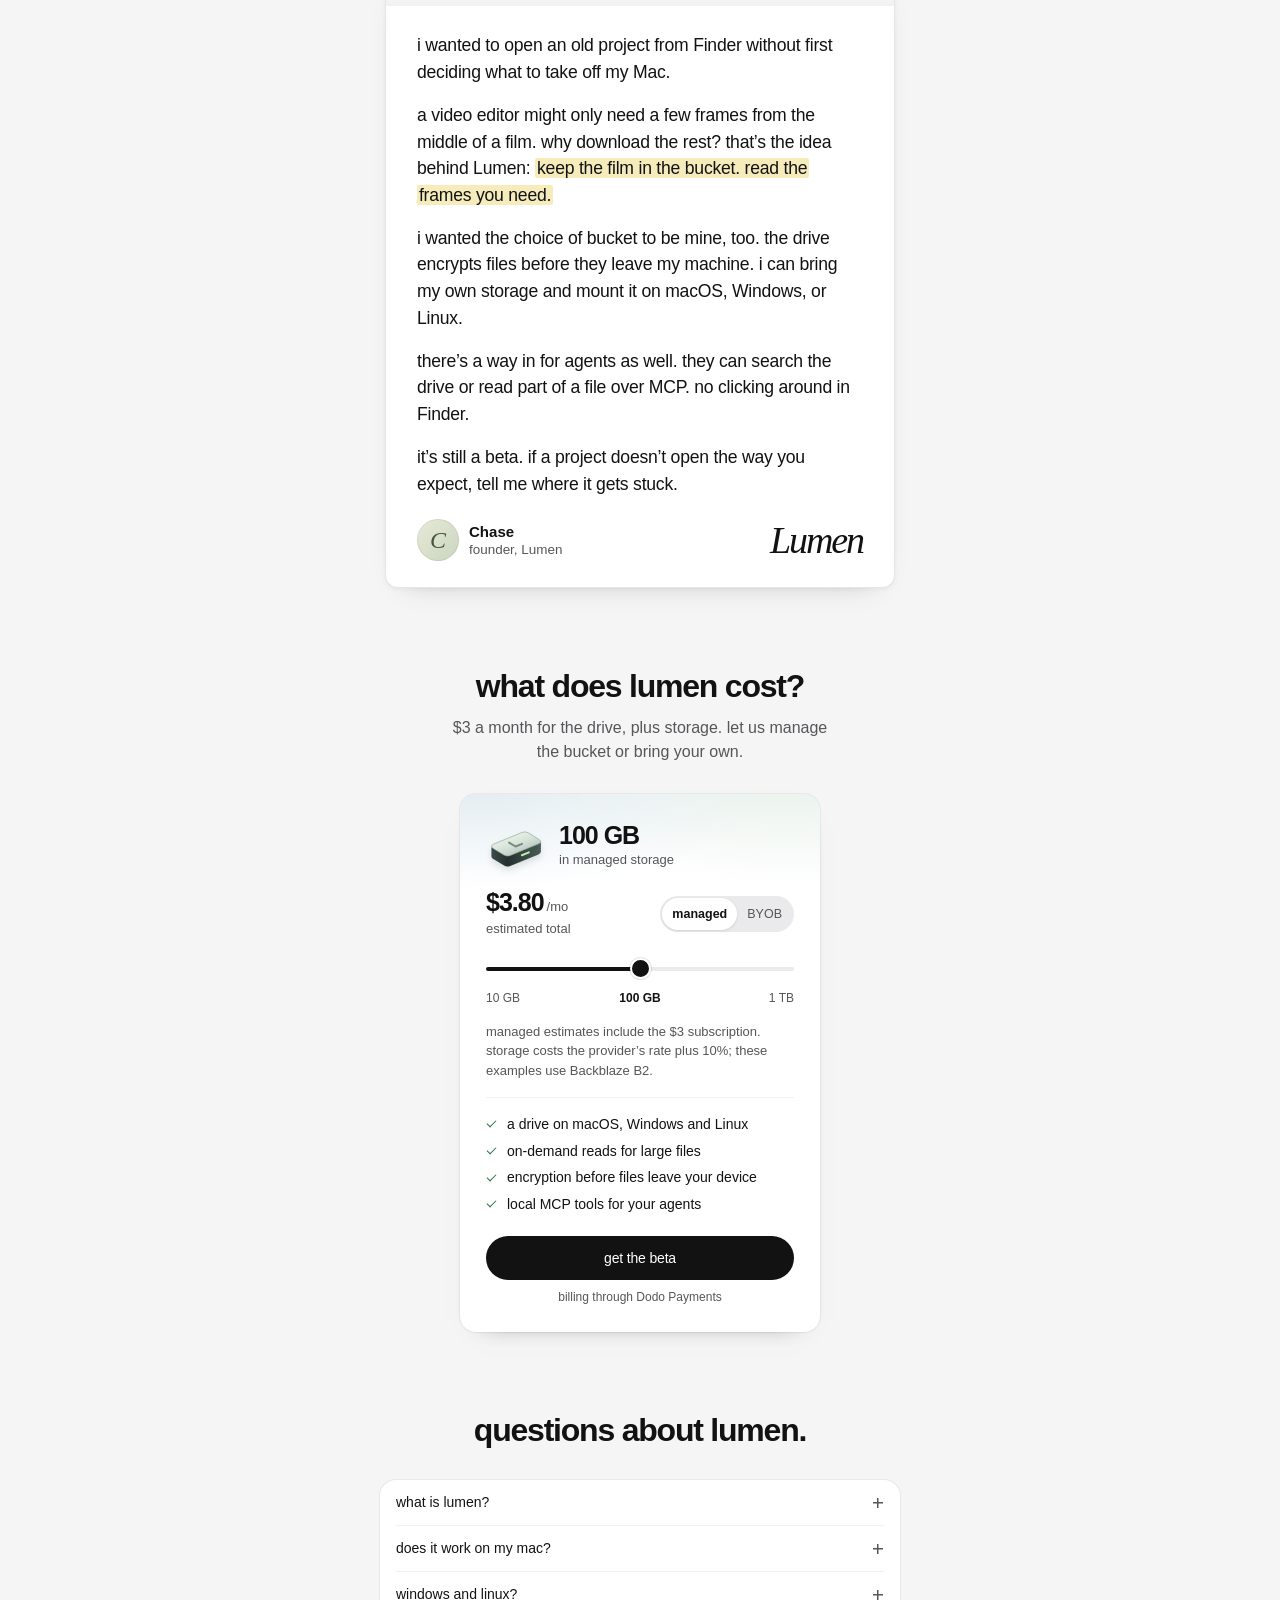
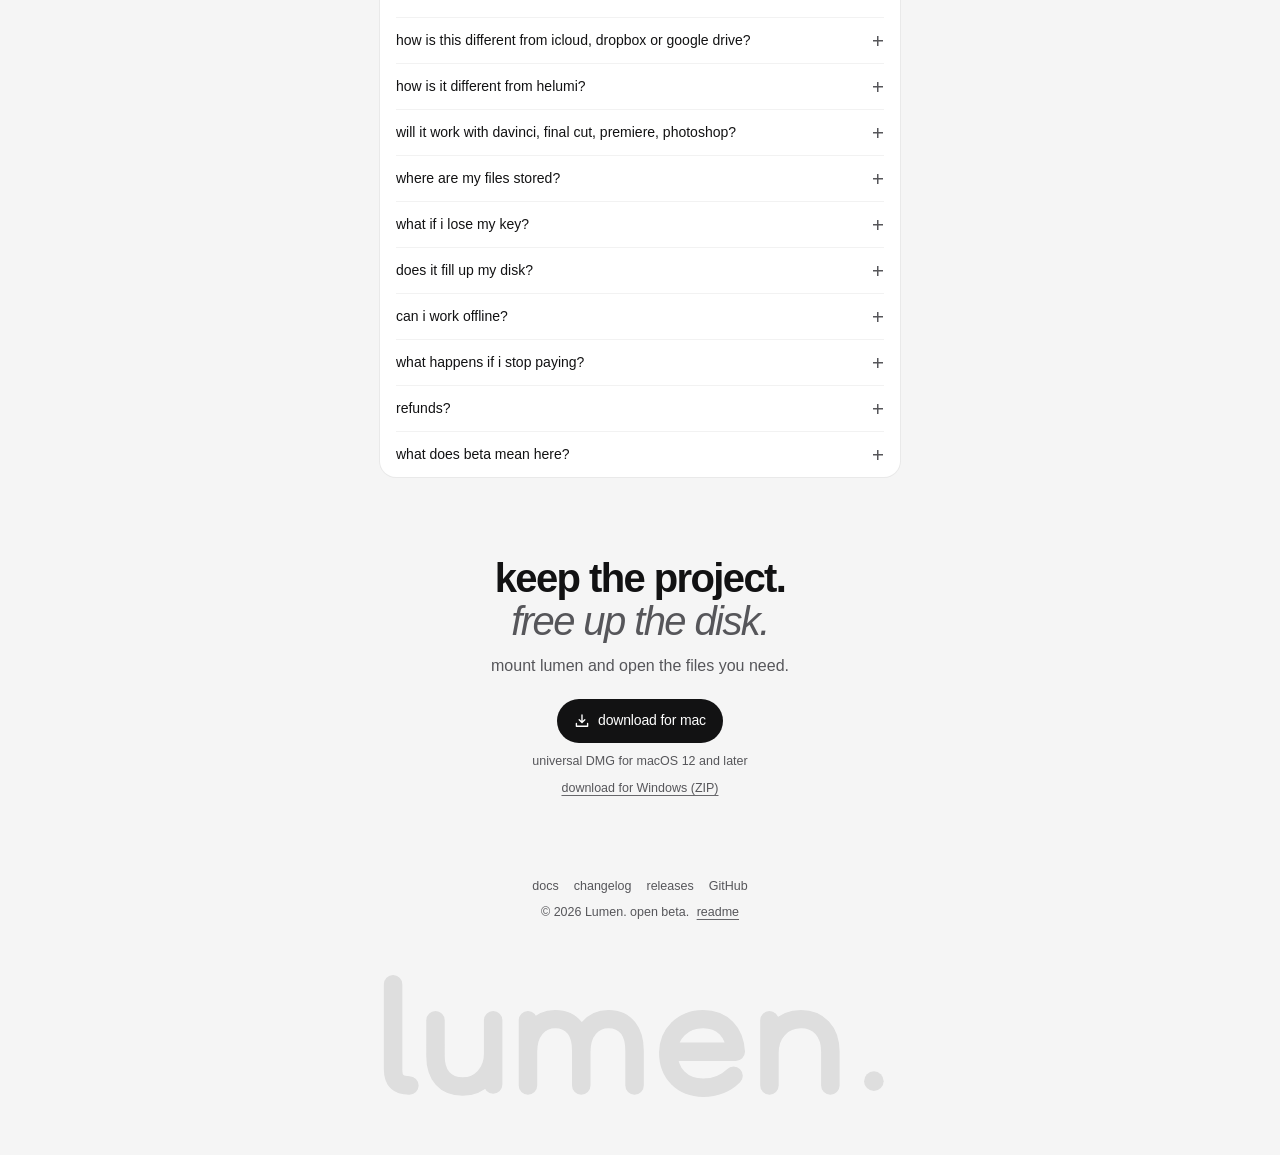
==== commit 142225f7: "Site: turn example cards into short testimonial quotes" ====
--- a/docs/index.html
+++ b/docs/index.html
@@ -933,40 +933,36 @@
 <section id="love" class="section centered" aria-labelledby="lc-title">
   <div class="wrap">
     <h2 id="lc-title">a day with <em>Lumen.</em></h2>
-    <p class="letters-deck">fictional scenes from the edit bay to the terminal. choose a card to see the feature behind it.</p>
+    <p class="letters-deck">examples of how a day with Lumen might go. choose a card to see the feature behind it.</p>
 
     <div class="lc-board">
       <button type="button" class="lc-toggle" aria-controls="lc-posts" hidden>pause scrolling</button>
       <div class="lc-posts" id="lc-posts">
         <div class="lc-lane">
           <div class="lc-strip">
-            <ul class="lc-set" role="list" aria-label="Creative workflows">
+            <ul class="lc-set" role="list" aria-label="Example creative workflows">
               <li>
                 <a class="lc-card" href="#range-reads">
-                  <small class="lc-credit">Fictional scene 01</small>
-                  <p>The director wants two more beats before the cut. I scrub back to the drummer’s count-in without downloading the whole concert.</p>
-                  <span class="lc-by"><span class="lc-face" aria-hidden="true">PE</span><span><b>Picture editor</b><small>Range reads</small></span></span>
+                  <p>“Scrubbed to the drummer’s count-in without downloading the concert first.”</p>
+                  <span class="lc-by"><span class="lc-face" aria-hidden="true">M</span><span><b>Mara</b><small>picture editor · range reads</small></span></span>
                 </a>
               </li>
               <li>
                 <a class="lc-card" href="#cached-replay">
-                  <small class="lc-credit">Fictional scene 02</small>
-                  <p>There’s a chair squeak under the punchline. I loop those same two seconds of the interview until I know exactly where to cut.</p>
-                  <span class="lc-by"><span class="lc-face" aria-hidden="true">PP</span><span><b>Podcast producer</b><small>Chunk cache</small></span></span>
+                  <p>“Looped the same two seconds until I knew exactly where to cut.”</p>
+                  <span class="lc-by"><span class="lc-face" aria-hidden="true">T</span><span><b>Theo</b><small>podcast producer · chunk cache</small></span></span>
                 </a>
               </li>
               <li>
                 <a class="lc-card" href="#changed-chunks">
-                  <small class="lc-credit">Fictional scene 03</small>
-                  <p>Doors open at seven, not eight. I fix one line of type on the poster and save the layered file back to the drive.</p>
-                  <span class="lc-by"><span class="lc-face" aria-hidden="true">PD</span><span><b>Poster designer</b><small>Saving an edit</small></span></span>
+                  <p>“Fixed one line of type and saved the layered file straight back.”</p>
+                  <span class="lc-by"><span class="lc-face" aria-hidden="true">I</span><span><b>Ines</b><small>poster designer · saving an edit</small></span></span>
                 </a>
               </li>
               <li>
                 <a class="lc-card" href="#finder-drop">
-                  <small class="lc-credit">Fictional scene 04</small>
-                  <p>Camera A caught the vows. Camera B caught the dog stealing a sandwich. I drop both takes into the wedding folder in Finder.</p>
-                  <span class="lc-by"><span class="lc-face" aria-hidden="true">WV</span><span><b>Wedding videographer</b><small>Adding footage</small></span></span>
+                  <p>“Dropped both camera cards into the wedding folder without checking my free space.”</p>
+                  <span class="lc-by"><span class="lc-face" aria-hidden="true">J</span><span><b>Jonah</b><small>wedding videographer · adding footage</small></span></span>
                 </a>
               </li>
             </ul>
@@ -974,33 +970,29 @@
         </div>
         <div class="lc-lane" data-reverse>
           <div class="lc-strip">
-            <ul class="lc-set" role="list" aria-label="Research and studio workflows">
+            <ul class="lc-set" role="list" aria-label="Example research and studio workflows">
               <li>
                 <a class="lc-card" href="#agents">
-                  <small class="lc-credit">Fictional scene 05</small>
-                  <p>I remember putting “rain” in the filename. Before my agent opens any footage, I ask it for a list of matches.</p>
-                  <span class="lc-by"><span class="lc-face" aria-hidden="true">DR</span><span><b>Documentary researcher</b><small>MCP search</small></span></span>
+                  <p>“I asked my agent for every filename with ‘rain’ before opening a clip.”</p>
+                  <span class="lc-by"><span class="lc-face" aria-hidden="true">P</span><span><b>Priya</b><small>documentary researcher · MCP search</small></span></span>
                 </a>
               </li>
               <li>
                 <a class="lc-card" href="#own-bucket">
-                  <small class="lc-credit">Fictional scene 06</small>
-                  <p>Our studio already has a B2 bucket. I’d rather use it for the next shoot than set up another storage account.</p>
-                  <span class="lc-by"><span class="lc-face" aria-hidden="true">SM</span><span><b>Studio manager</b><small>Bring your own bucket</small></span></span>
+                  <p>“Our B2 bucket was already there. I pointed Lumen at it and kept moving.”</p>
+                  <span class="lc-by"><span class="lc-face" aria-hidden="true">M</span><span><b>Marcus</b><small>studio manager · bring your own bucket</small></span></span>
                 </a>
               </li>
               <li>
                 <a class="lc-card" href="#security">
-                  <small class="lc-credit">Fictional scene 07</small>
-                  <p>This interview is under embargo until Friday. I want the audio encrypted on my laptop before it reaches the bucket.</p>
-                  <span class="lc-by"><span class="lc-face" aria-hidden="true">OH</span><span><b>Oral historian</b><small>Local encryption</small></span></span>
+                  <p>“The embargoed interview was encrypted before it ever reached the bucket.”</p>
+                  <span class="lc-by"><span class="lc-face" aria-hidden="true">E</span><span><b>Elena</b><small>oral historian · local encryption</small></span></span>
                 </a>
               </li>
               <li>
                 <a class="lc-card" href="#platform-mounts">
-                  <small class="lc-credit">Fictional scene 08</small>
-                  <p>My analysis script takes a folder path. I point it at the mounted field recordings on Linux and leave the script alone.</p>
-                  <span class="lc-by"><span class="lc-face" aria-hidden="true">RE</span><span><b>Research engineer</b><small>Linux mount</small></span></span>
+                  <p>“My script takes a path, so the Linux mount just worked.”</p>
+                  <span class="lc-by"><span class="lc-face" aria-hidden="true">S</span><span><b>Sam</b><small>research engineer · Linux mount</small></span></span>
                 </a>
               </li>
             </ul>
--- a/docs/letters.css
+++ b/docs/letters.css
@@ -366,7 +366,7 @@
   min-width: 0;
   display: flex;
   flex-direction: column;
-  padding: 21px 23px;
+  padding: 24px;
   border: 1px solid var(--hair-2);
   border-radius: 16px;
   background: var(--surface);
@@ -376,9 +376,8 @@
 }
 #love .lc-card:hover { border-color: var(--hair); }
 #love .lc-card:focus-visible { outline: 2px solid var(--ink); outline-offset: -3px; }
-#love .lc-credit { color: var(--ink-2); font-size: .74rem; font-weight: 550; line-height: 1.4; }
-#love .lc-card p { margin: 9px 0 19px; font-size: 1rem; line-height: 1.5; text-wrap: pretty; }
-#love .lc-by { display: flex; align-items: center; gap: 10px; margin-top: auto; }
+#love .lc-card p { margin: 0; font-size: 1rem; line-height: 1.5; text-wrap: pretty; }
+#love .lc-by { display: flex; align-items: center; gap: 10px; margin-top: auto; padding-top: 16px; }
 #love .lc-face {
   display: grid;
   place-items: center;
@@ -392,15 +391,15 @@
   font-size: 12px;
   font-weight: 650;
 }
-#love .lc-by b, #love .lc-by small { display: block; font-size: .86rem; line-height: 1.24; }
-#love .lc-by b { font-weight: 600; }
-#love .lc-by small { margin-top: 2px; color: var(--ink-2); font-size: .78rem; }
+#love .lc-by b, #love .lc-by small { display: block; line-height: 1.24; }
+#love .lc-by b { font-weight: 500; font-size: .875rem; }
+#love .lc-by small { margin-top: 2px; color: var(--ink-3); font-size: .8125rem; }
 #love .lc-by::after {
   content: "";
   width: 12px;
   height: 12px;
   margin-left: auto;
-  background: var(--ink-2);
+  background: var(--ink-3);
   clip-path: polygon(18% 9%, 90% 9%, 90% 81%, 76% 81%, 76% 34%, 17% 93%, 7% 83%, 67% 23%, 18% 23%);
 }
 #love .lc-set:only-child { display: grid; width: 100%; grid-template-columns: repeat(auto-fit, minmax(min(100%, 240px), 1fr)); padding: 0; }
@@ -410,7 +409,7 @@
 }
 @container lc-wall (max-width: 570px) {
   #love .lc-set li { width: min(270px, 89cqi); }
-  #love .lc-card { padding: 17px 18px; }
+  #love .lc-card { padding: 24px; }
   #love .lc-card p { font-size: .96rem; }
 }
 
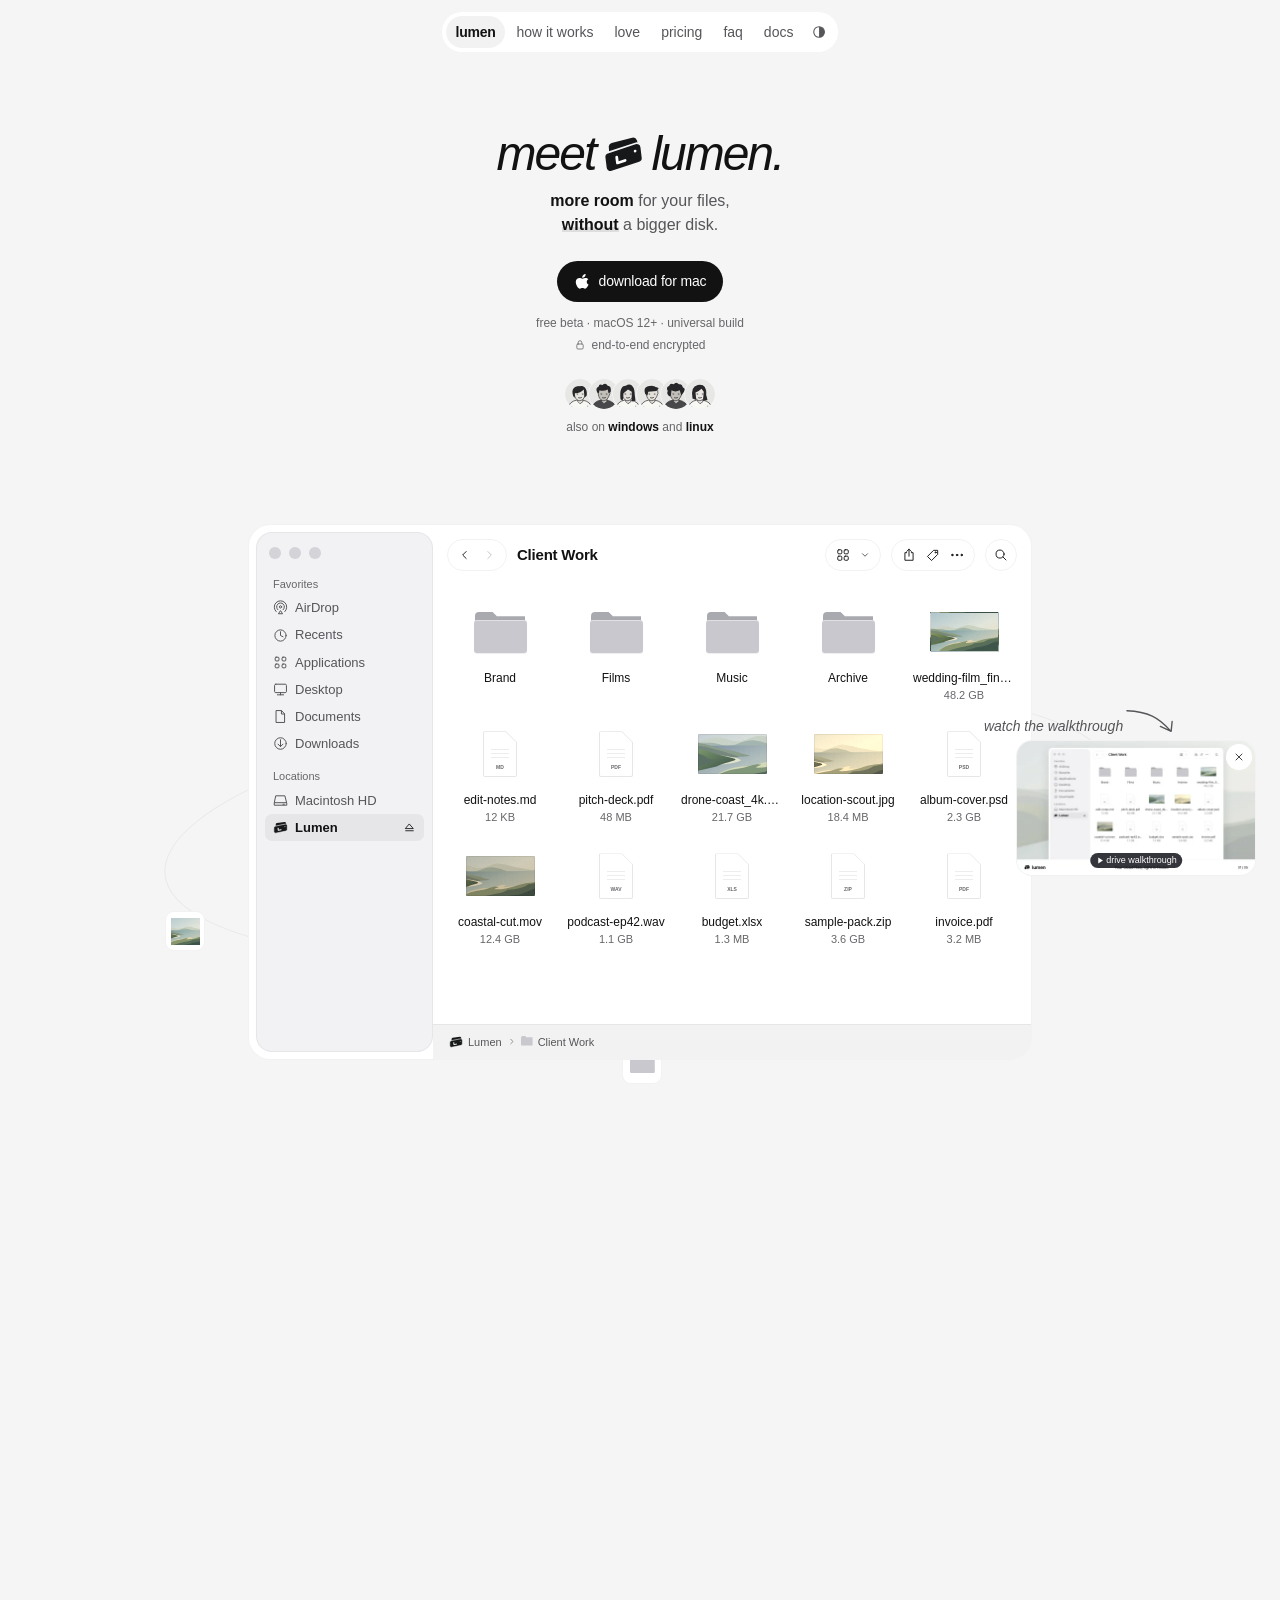
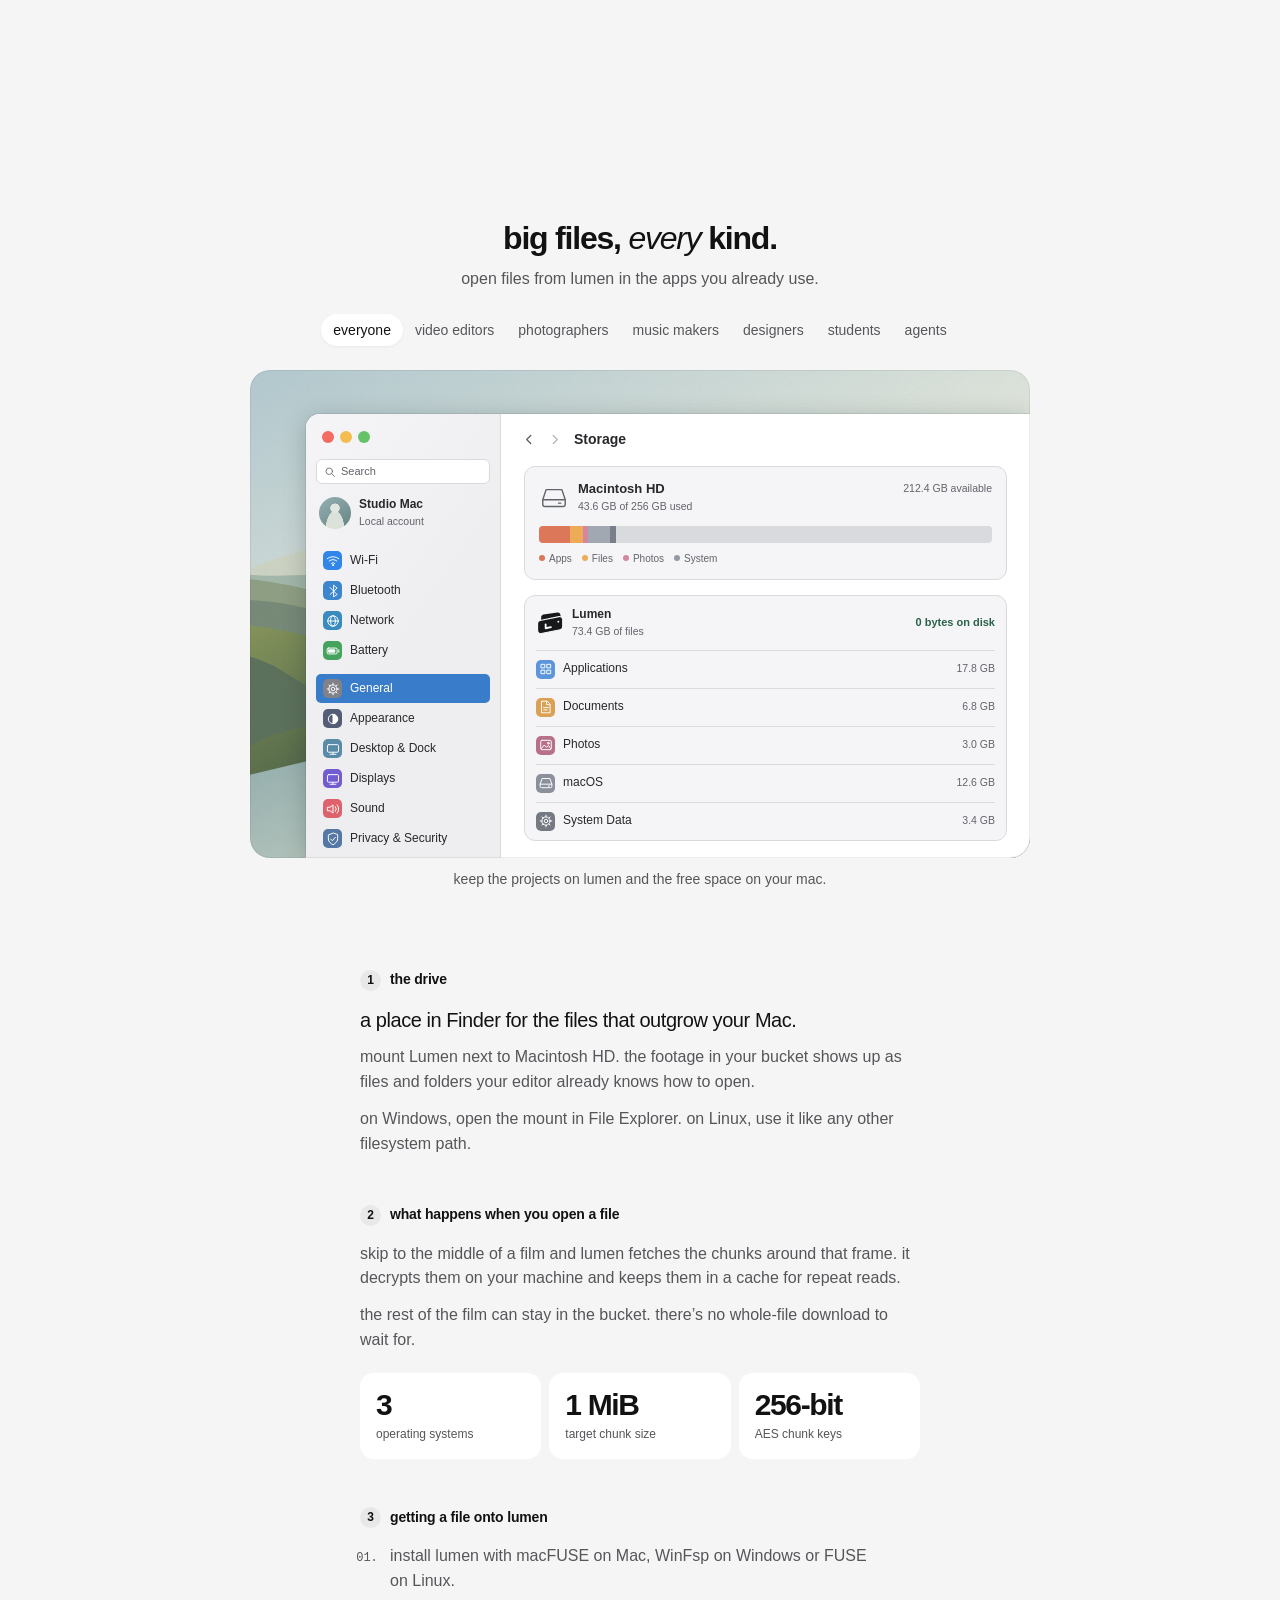
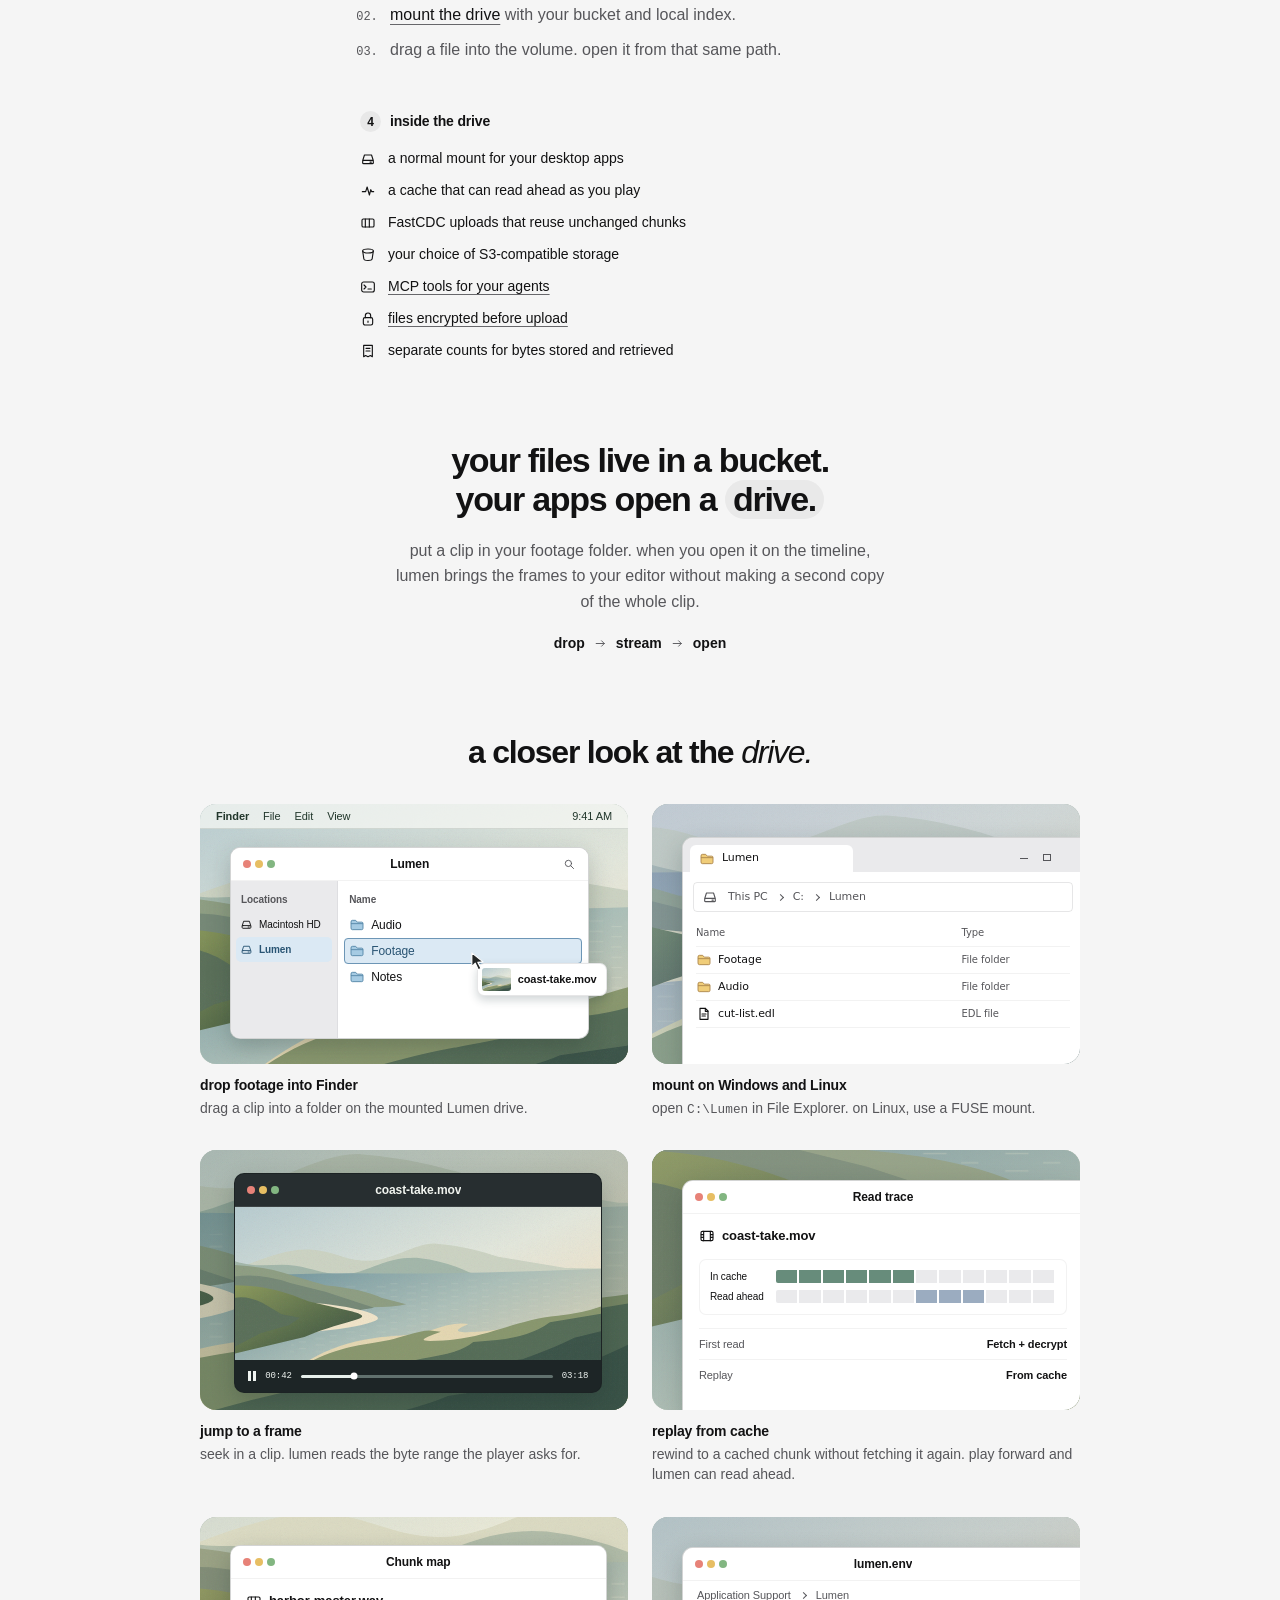
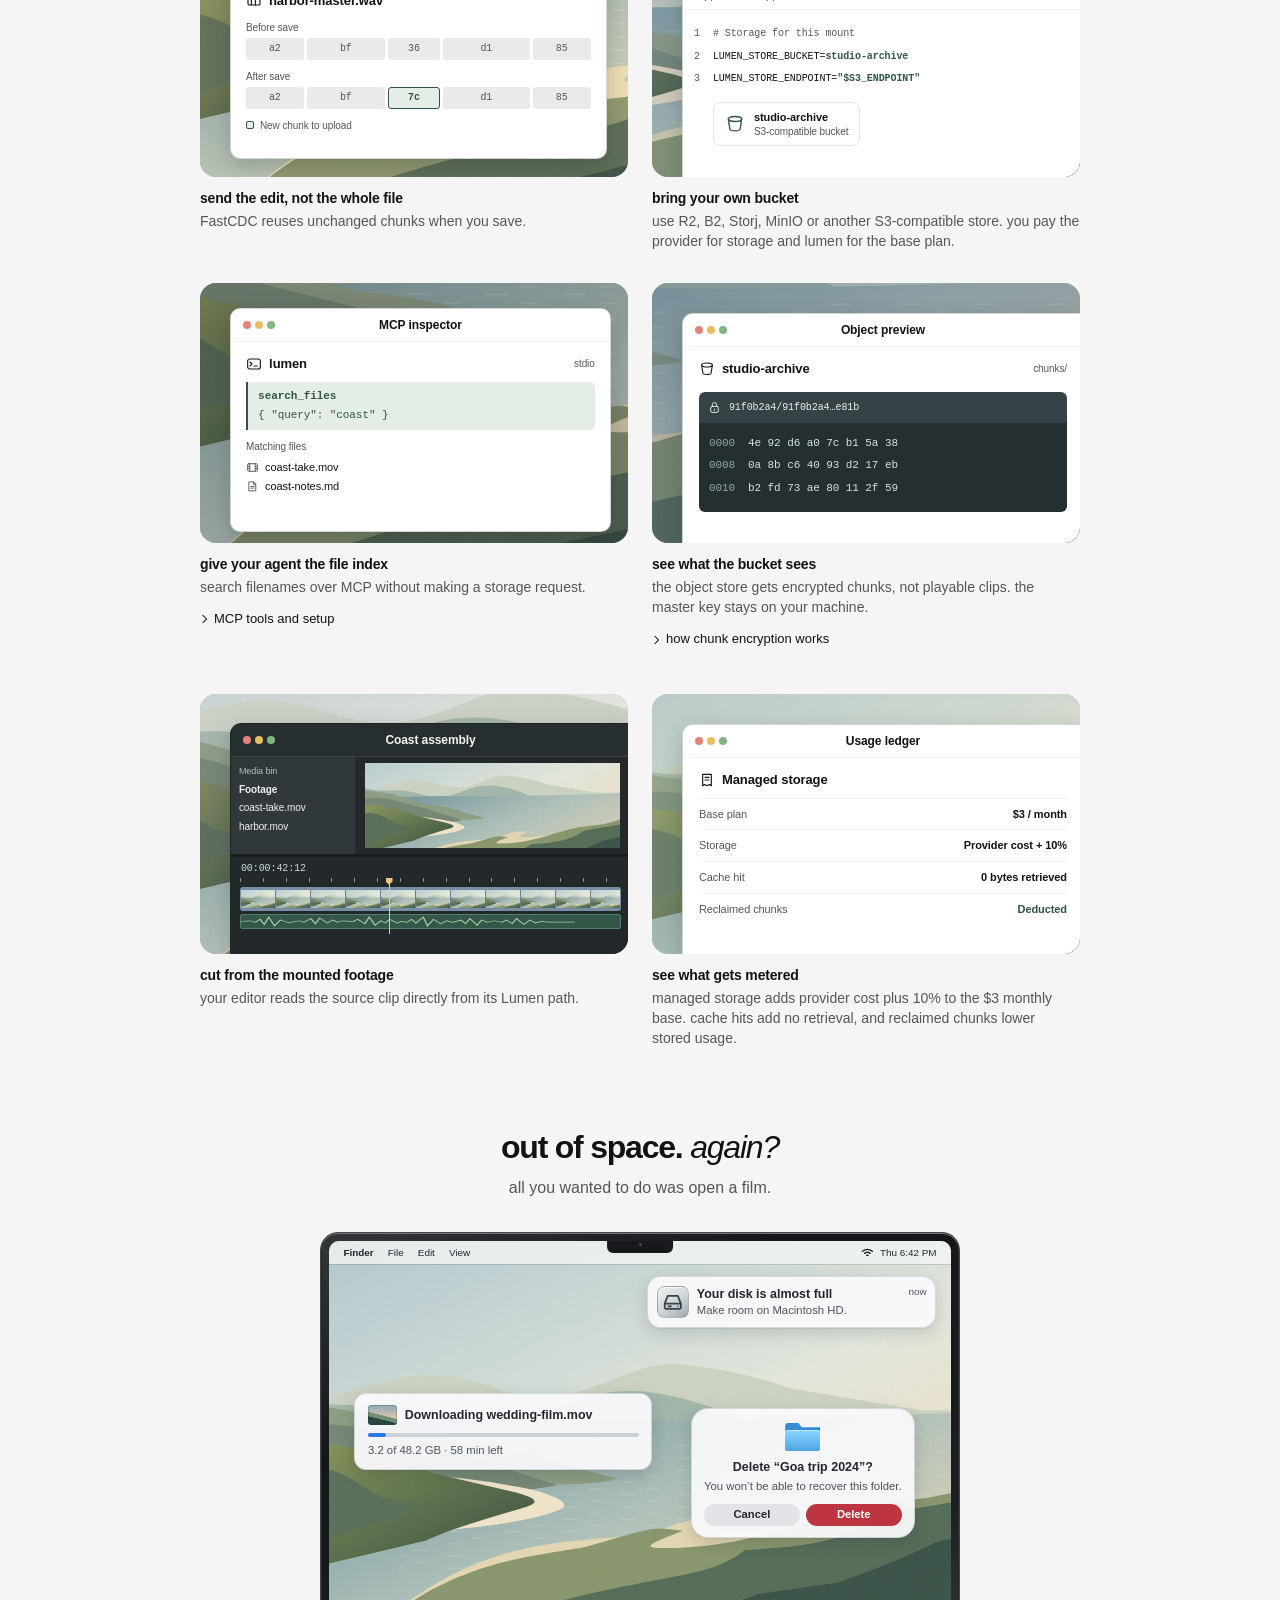
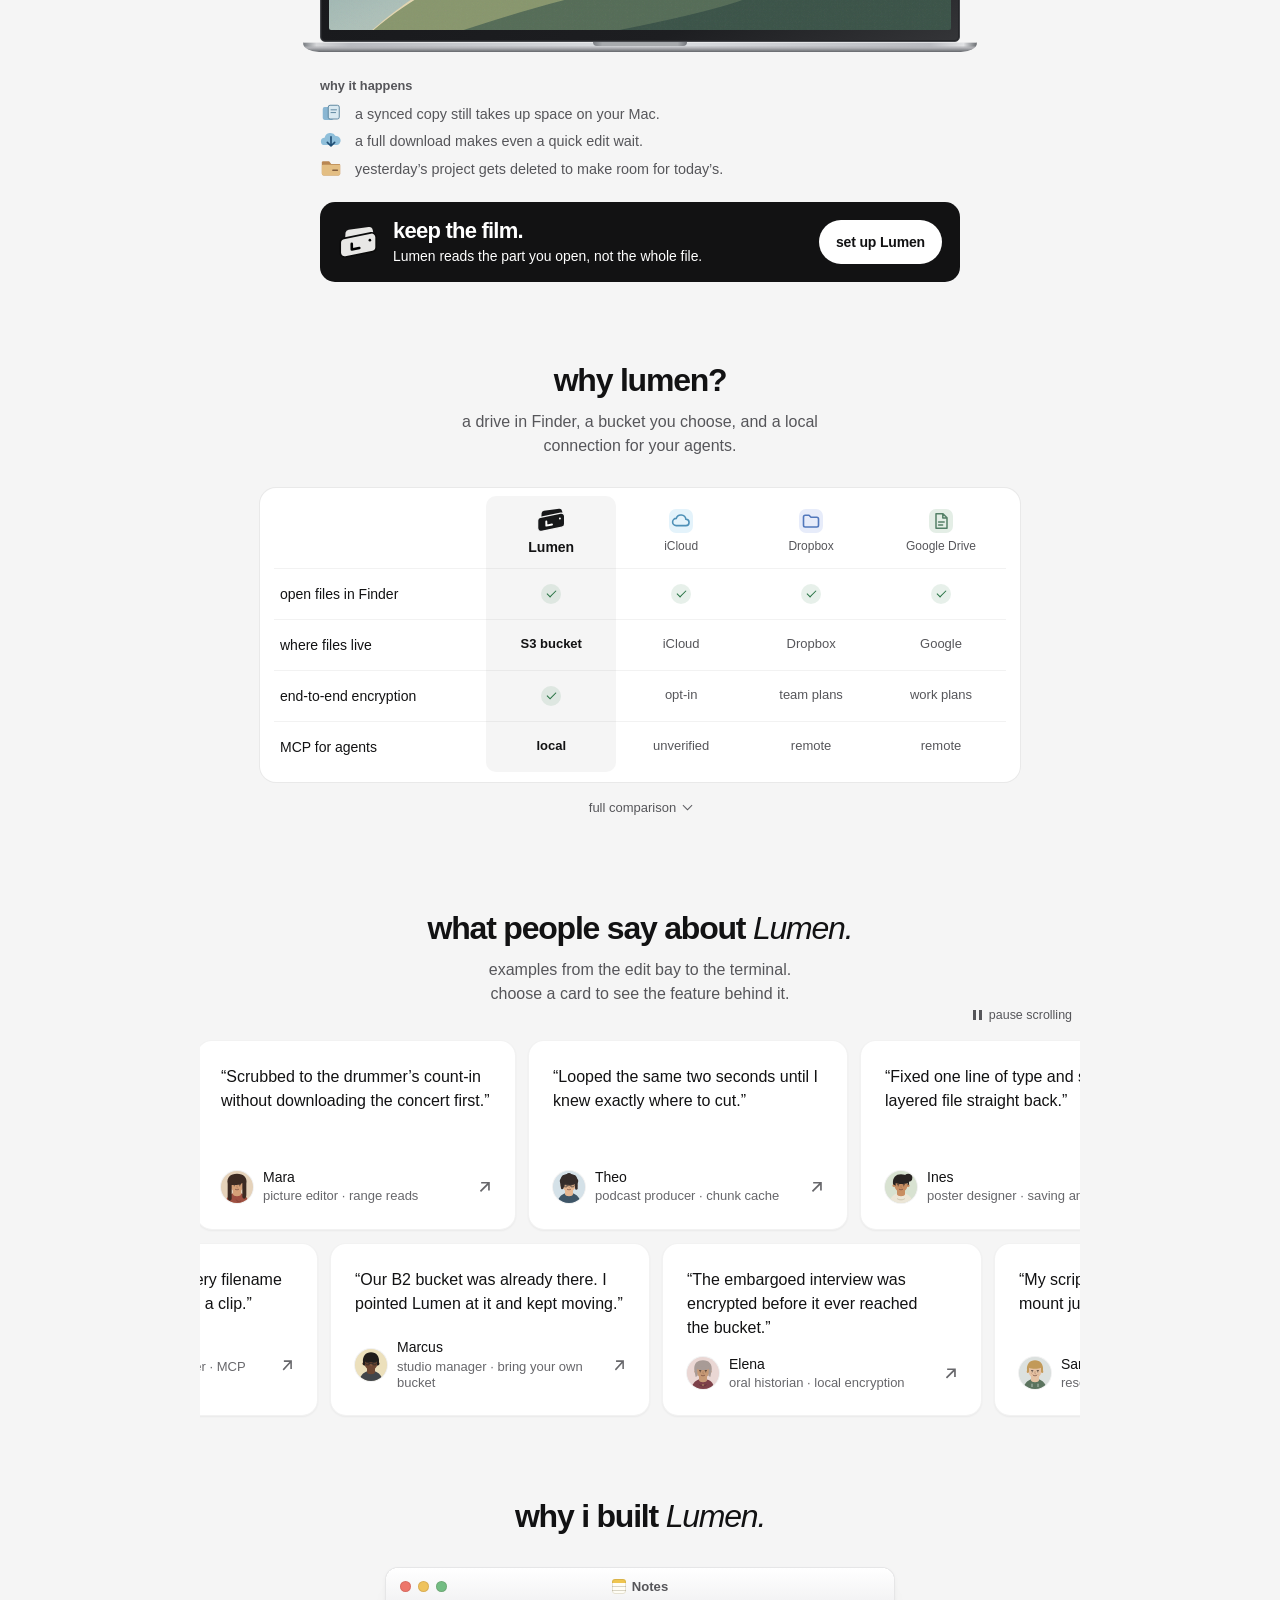
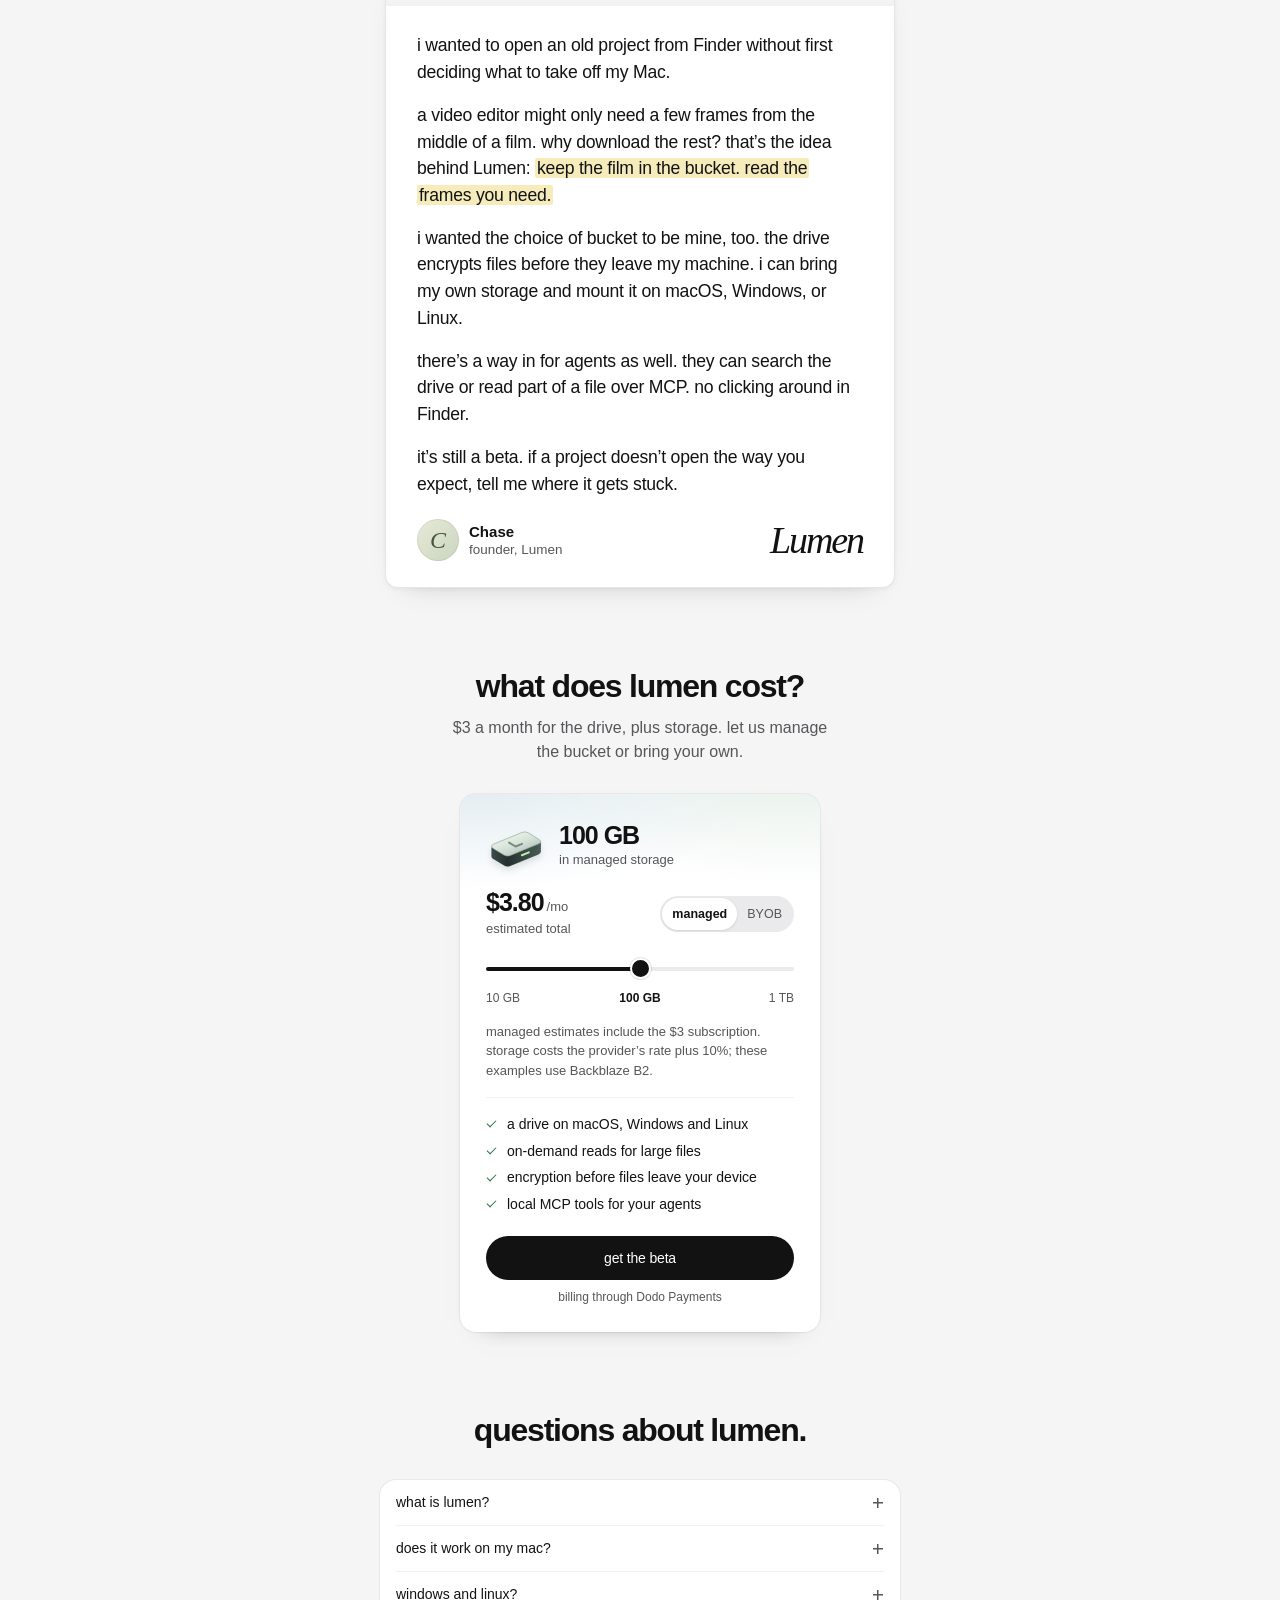
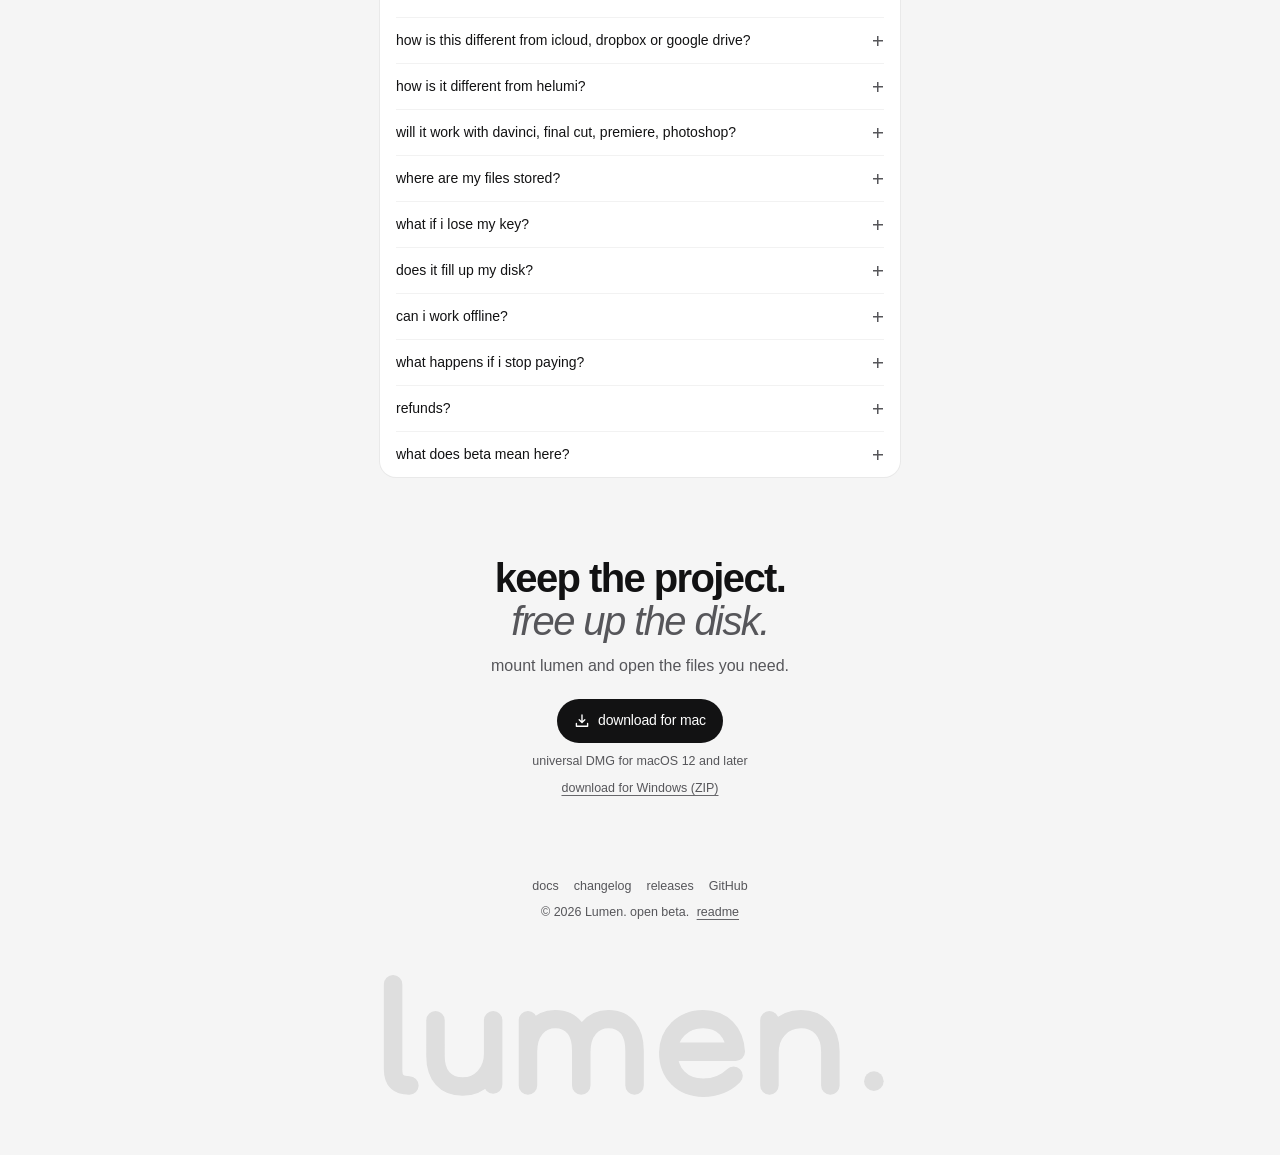
==== commit aa0c0217: "Site: restore love heading and add portraits" ====
--- a/docs/index.html
+++ b/docs/index.html
@@ -50,7 +50,7 @@
   <nav class="island" aria-label="Main">
     <a class="wordmark" href="#top" aria-current="location">lumen</a>
     <a href="#what"><span class="nav-wide">how it works</span><span class="nav-short">how</span></a>
-    <a href="#love">stories</a><a href="#pricing">pricing</a><a href="#faq">faq</a>
+    <a href="#love">love</a><a href="#pricing">pricing</a><a href="#faq">faq</a>
     <a class="nav-docs" href="./getting-started.html">docs</a>
     <button type="button" class="theme-switch" data-mode hidden aria-label="Use dark theme" title="Change color theme"><svg class="glyph" aria-hidden="true" focusable="false"><use href="#ui-contrast"/></svg></button>
   </nav>
@@ -932,8 +932,8 @@
 
 <section id="love" class="section centered" aria-labelledby="lc-title">
   <div class="wrap">
-    <h2 id="lc-title">a day with <em>Lumen.</em></h2>
-    <p class="letters-deck">examples of how a day with Lumen might go. choose a card to see the feature behind it.</p>
+    <h2 id="lc-title">what people say about <em>Lumen.</em></h2>
+    <p class="letters-deck">examples from the edit bay to the terminal. choose a card to see the feature behind it.</p>
 
     <div class="lc-board">
       <button type="button" class="lc-toggle" aria-controls="lc-posts" hidden>pause scrolling</button>
@@ -944,25 +944,25 @@
               <li>
                 <a class="lc-card" href="#range-reads">
                   <p>“Scrubbed to the drummer’s count-in without downloading the concert first.”</p>
-                  <span class="lc-by"><span class="lc-face" aria-hidden="true">M</span><span><b>Mara</b><small>picture editor · range reads</small></span></span>
+                  <span class="lc-by"><img class="lc-face" src="./avatars/mara.svg" alt="" width="32" height="32" loading="lazy" decoding="async"><span><b>Mara</b><small>picture editor · range reads</small></span></span>
                 </a>
               </li>
               <li>
                 <a class="lc-card" href="#cached-replay">
                   <p>“Looped the same two seconds until I knew exactly where to cut.”</p>
-                  <span class="lc-by"><span class="lc-face" aria-hidden="true">T</span><span><b>Theo</b><small>podcast producer · chunk cache</small></span></span>
+                  <span class="lc-by"><img class="lc-face" src="./avatars/theo.svg" alt="" width="32" height="32" loading="lazy" decoding="async"><span><b>Theo</b><small>podcast producer · chunk cache</small></span></span>
                 </a>
               </li>
               <li>
                 <a class="lc-card" href="#changed-chunks">
                   <p>“Fixed one line of type and saved the layered file straight back.”</p>
-                  <span class="lc-by"><span class="lc-face" aria-hidden="true">I</span><span><b>Ines</b><small>poster designer · saving an edit</small></span></span>
+                  <span class="lc-by"><img class="lc-face" src="./avatars/ines.svg" alt="" width="32" height="32" loading="lazy" decoding="async"><span><b>Ines</b><small>poster designer · saving an edit</small></span></span>
                 </a>
               </li>
               <li>
                 <a class="lc-card" href="#finder-drop">
                   <p>“Dropped both camera cards into the wedding folder without checking my free space.”</p>
-                  <span class="lc-by"><span class="lc-face" aria-hidden="true">J</span><span><b>Jonah</b><small>wedding videographer · adding footage</small></span></span>
+                  <span class="lc-by"><img class="lc-face" src="./avatars/jonah.svg" alt="" width="32" height="32" loading="lazy" decoding="async"><span><b>Jonah</b><small>wedding videographer · adding footage</small></span></span>
                 </a>
               </li>
             </ul>
@@ -974,25 +974,25 @@
               <li>
                 <a class="lc-card" href="#agents">
                   <p>“I asked my agent for every filename with ‘rain’ before opening a clip.”</p>
-                  <span class="lc-by"><span class="lc-face" aria-hidden="true">P</span><span><b>Priya</b><small>documentary researcher · MCP search</small></span></span>
+                  <span class="lc-by"><img class="lc-face" src="./avatars/priya.svg" alt="" width="32" height="32" loading="lazy" decoding="async"><span><b>Priya</b><small>documentary researcher · MCP search</small></span></span>
                 </a>
               </li>
               <li>
                 <a class="lc-card" href="#own-bucket">
                   <p>“Our B2 bucket was already there. I pointed Lumen at it and kept moving.”</p>
-                  <span class="lc-by"><span class="lc-face" aria-hidden="true">M</span><span><b>Marcus</b><small>studio manager · bring your own bucket</small></span></span>
+                  <span class="lc-by"><img class="lc-face" src="./avatars/marcus.svg" alt="" width="32" height="32" loading="lazy" decoding="async"><span><b>Marcus</b><small>studio manager · bring your own bucket</small></span></span>
                 </a>
               </li>
               <li>
                 <a class="lc-card" href="#security">
                   <p>“The embargoed interview was encrypted before it ever reached the bucket.”</p>
-                  <span class="lc-by"><span class="lc-face" aria-hidden="true">E</span><span><b>Elena</b><small>oral historian · local encryption</small></span></span>
+                  <span class="lc-by"><img class="lc-face" src="./avatars/elena.svg" alt="" width="32" height="32" loading="lazy" decoding="async"><span><b>Elena</b><small>oral historian · local encryption</small></span></span>
                 </a>
               </li>
               <li>
                 <a class="lc-card" href="#platform-mounts">
                   <p>“My script takes a path, so the Linux mount just worked.”</p>
-                  <span class="lc-by"><span class="lc-face" aria-hidden="true">S</span><span><b>Sam</b><small>research engineer · Linux mount</small></span></span>
+                  <span class="lc-by"><img class="lc-face" src="./avatars/sam.svg" alt="" width="32" height="32" loading="lazy" decoding="async"><span><b>Sam</b><small>research engineer · Linux mount</small></span></span>
                 </a>
               </li>
             </ul>
--- a/docs/letters.css
+++ b/docs/letters.css
@@ -353,14 +353,9 @@
 }
 #love .lc-toggle[hidden], #love .lc-set[hidden] { display: none; }
 #love .lc-set li {
-  --lc-paper: #e9d6bd;
-  --lc-wash: #c5b695;
   width: min(320px, 89cqi);
   display: flex;
 }
-#love .lc-set li:nth-child(4n + 2) { --lc-paper: #dfe2ee; --lc-wash: #acb6ce; }
-#love .lc-set li:nth-child(4n + 3) { --lc-paper: #d7e4d6; --lc-wash: #a5beb3; }
-#love .lc-set li:nth-child(4n) { --lc-paper: #efded7; --lc-wash: #c9aba6; }
 #love .lc-card {
   flex: 1;
   min-width: 0;
@@ -379,17 +374,14 @@
 #love .lc-card p { margin: 0; font-size: 1rem; line-height: 1.5; text-wrap: pretty; }
 #love .lc-by { display: flex; align-items: center; gap: 10px; margin-top: auto; padding-top: 16px; }
 #love .lc-face {
-  display: grid;
-  place-items: center;
+  display: block;
   width: 32px;
   height: 32px;
   flex: none;
   border-radius: 50%;
-  color: #303331;
-  background: linear-gradient(145deg, var(--lc-paper) 20%, var(--lc-wash));
-  box-shadow: inset 0 0 0 1px rgb(41 43 40 / 10%);
-  font-size: 12px;
-  font-weight: 650;
+  object-fit: cover;
+  background: var(--fill);
+  box-shadow: 0 0 0 1px var(--hair-2);
 }
 #love .lc-by b, #love .lc-by small { display: block; line-height: 1.24; }
 #love .lc-by b { font-weight: 500; font-size: .875rem; }
